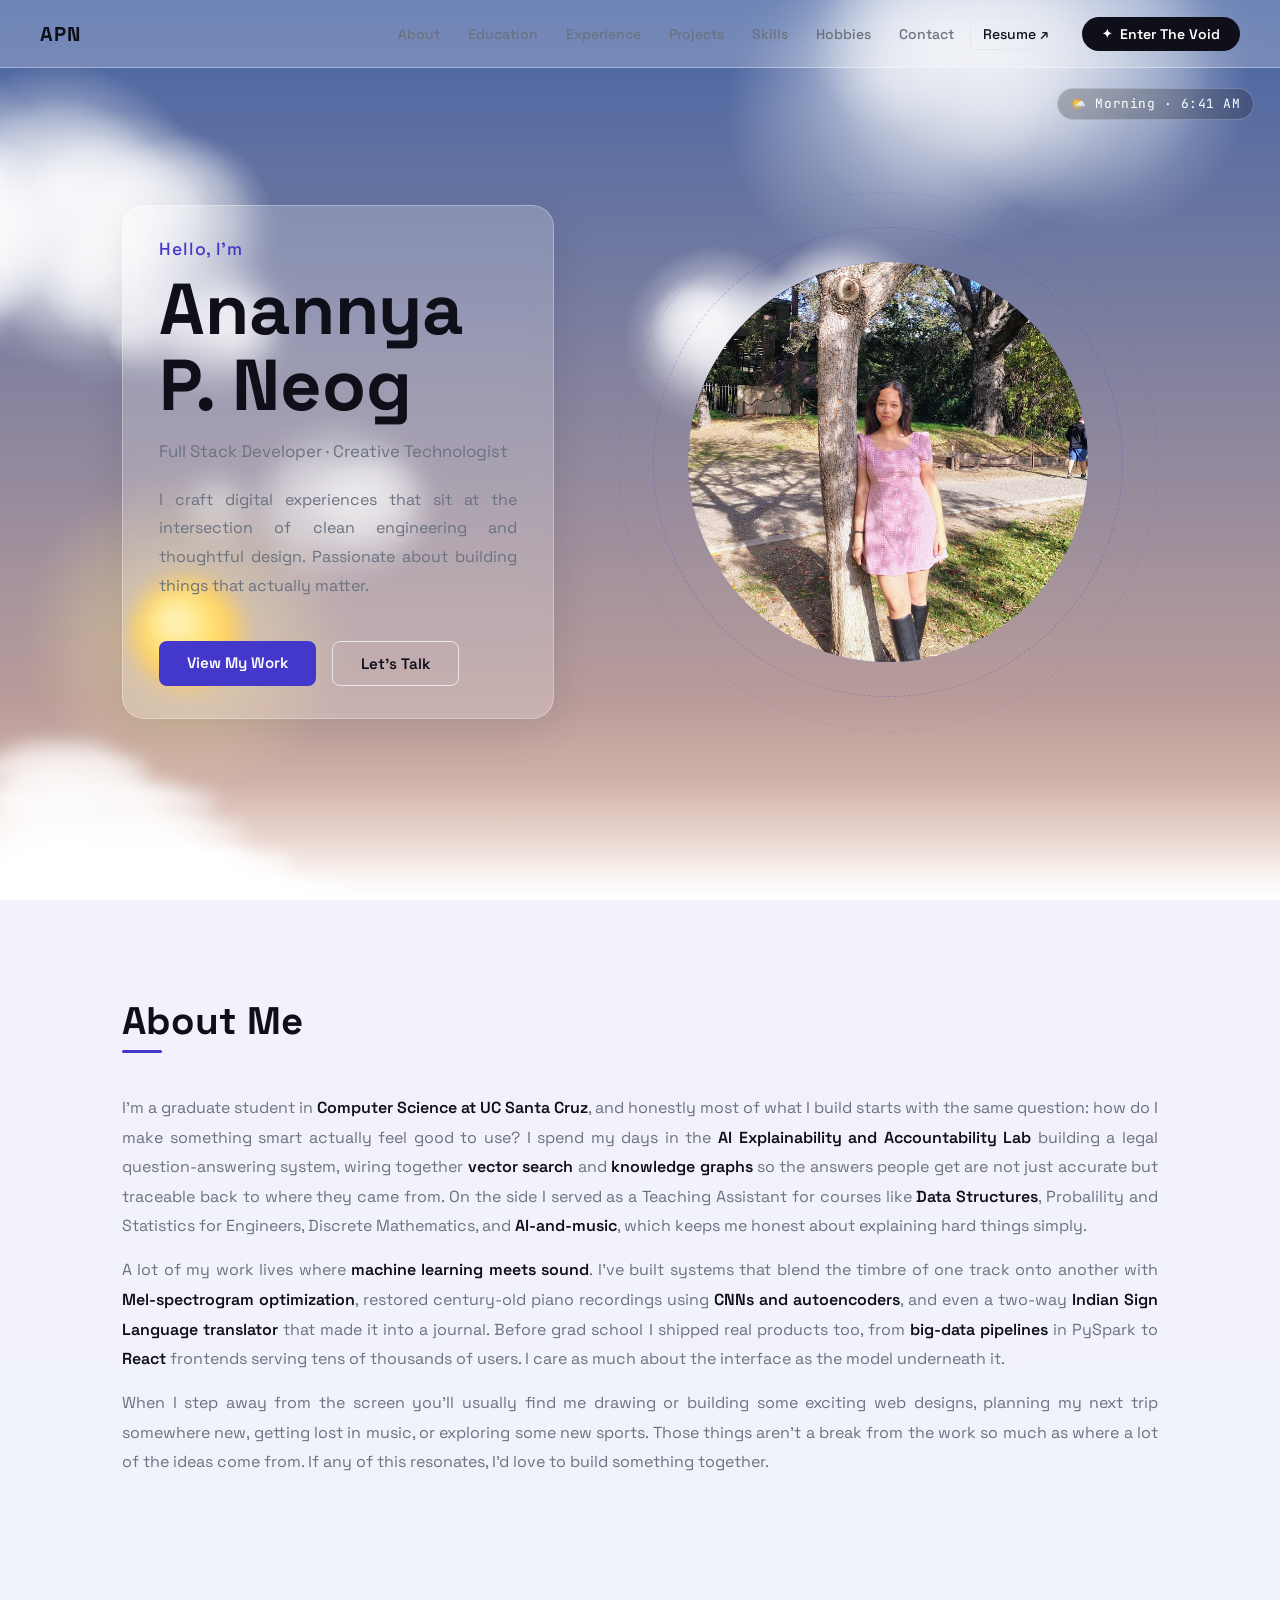
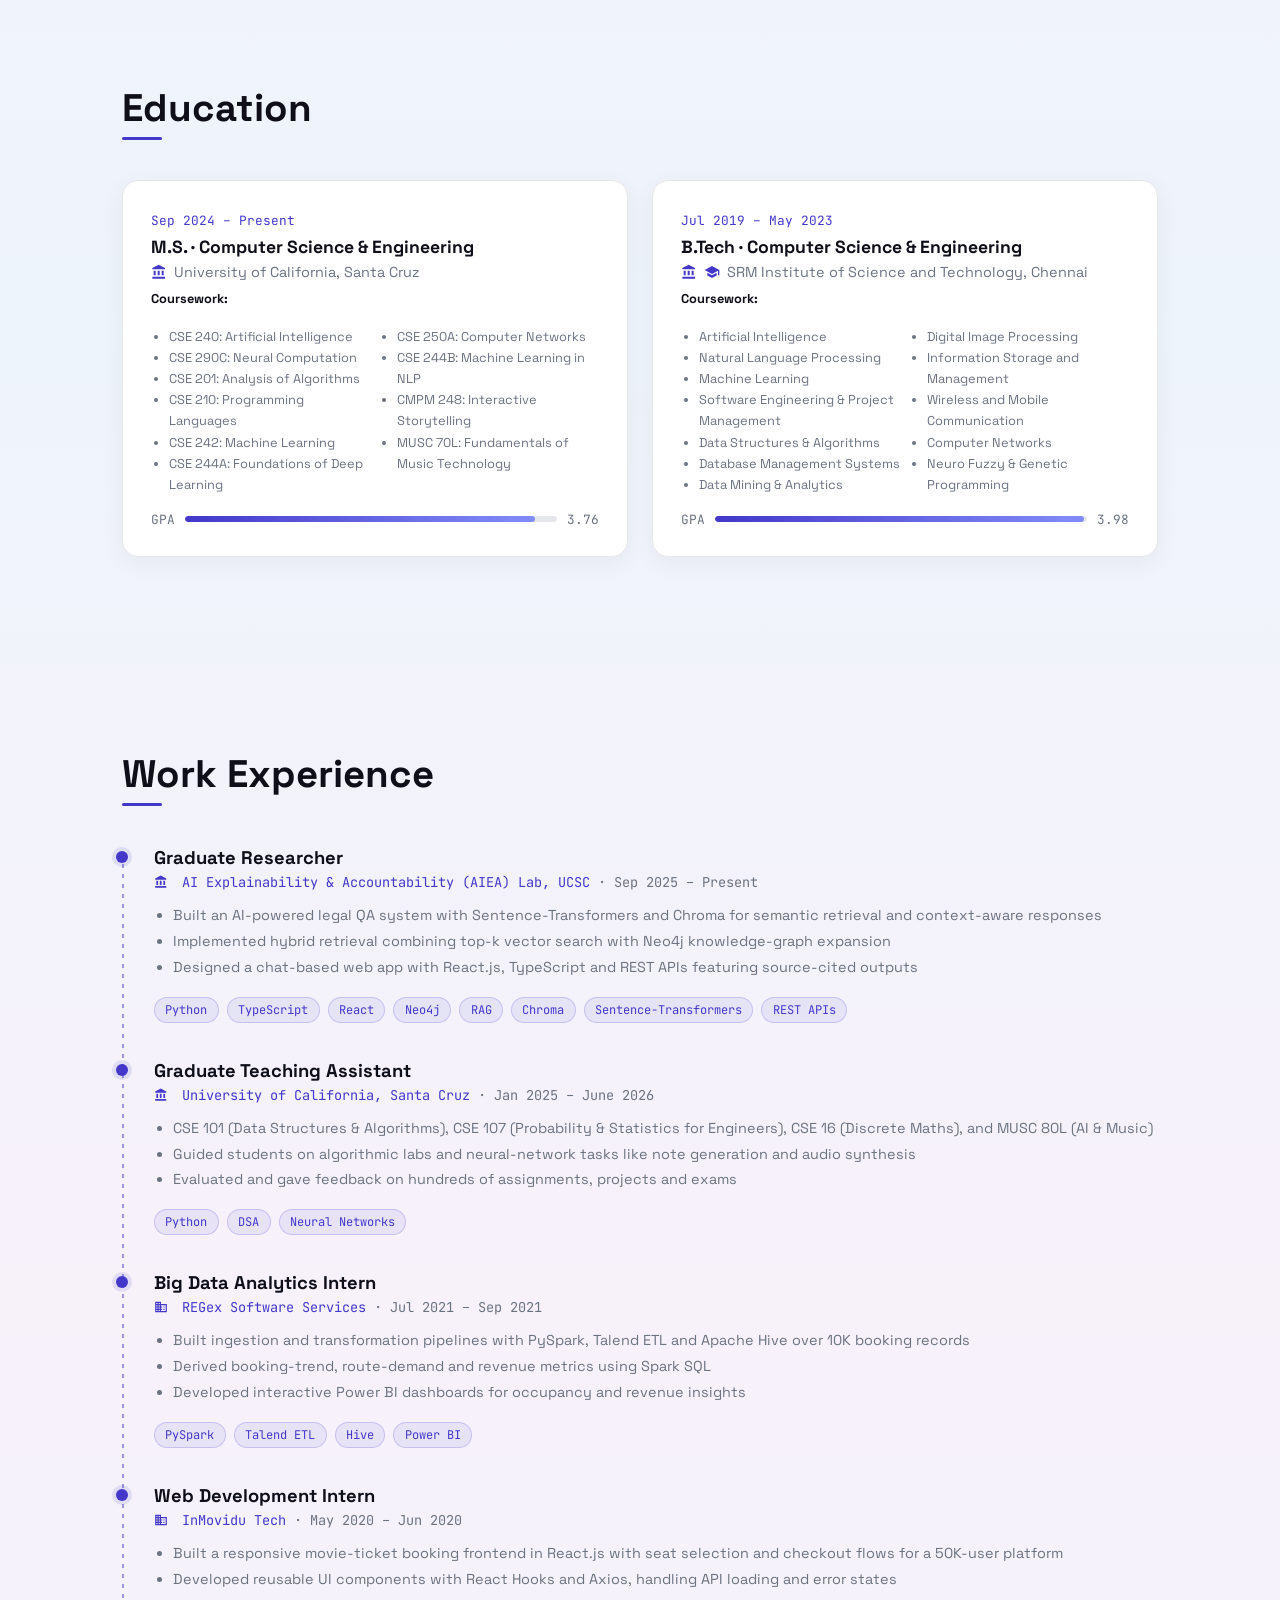
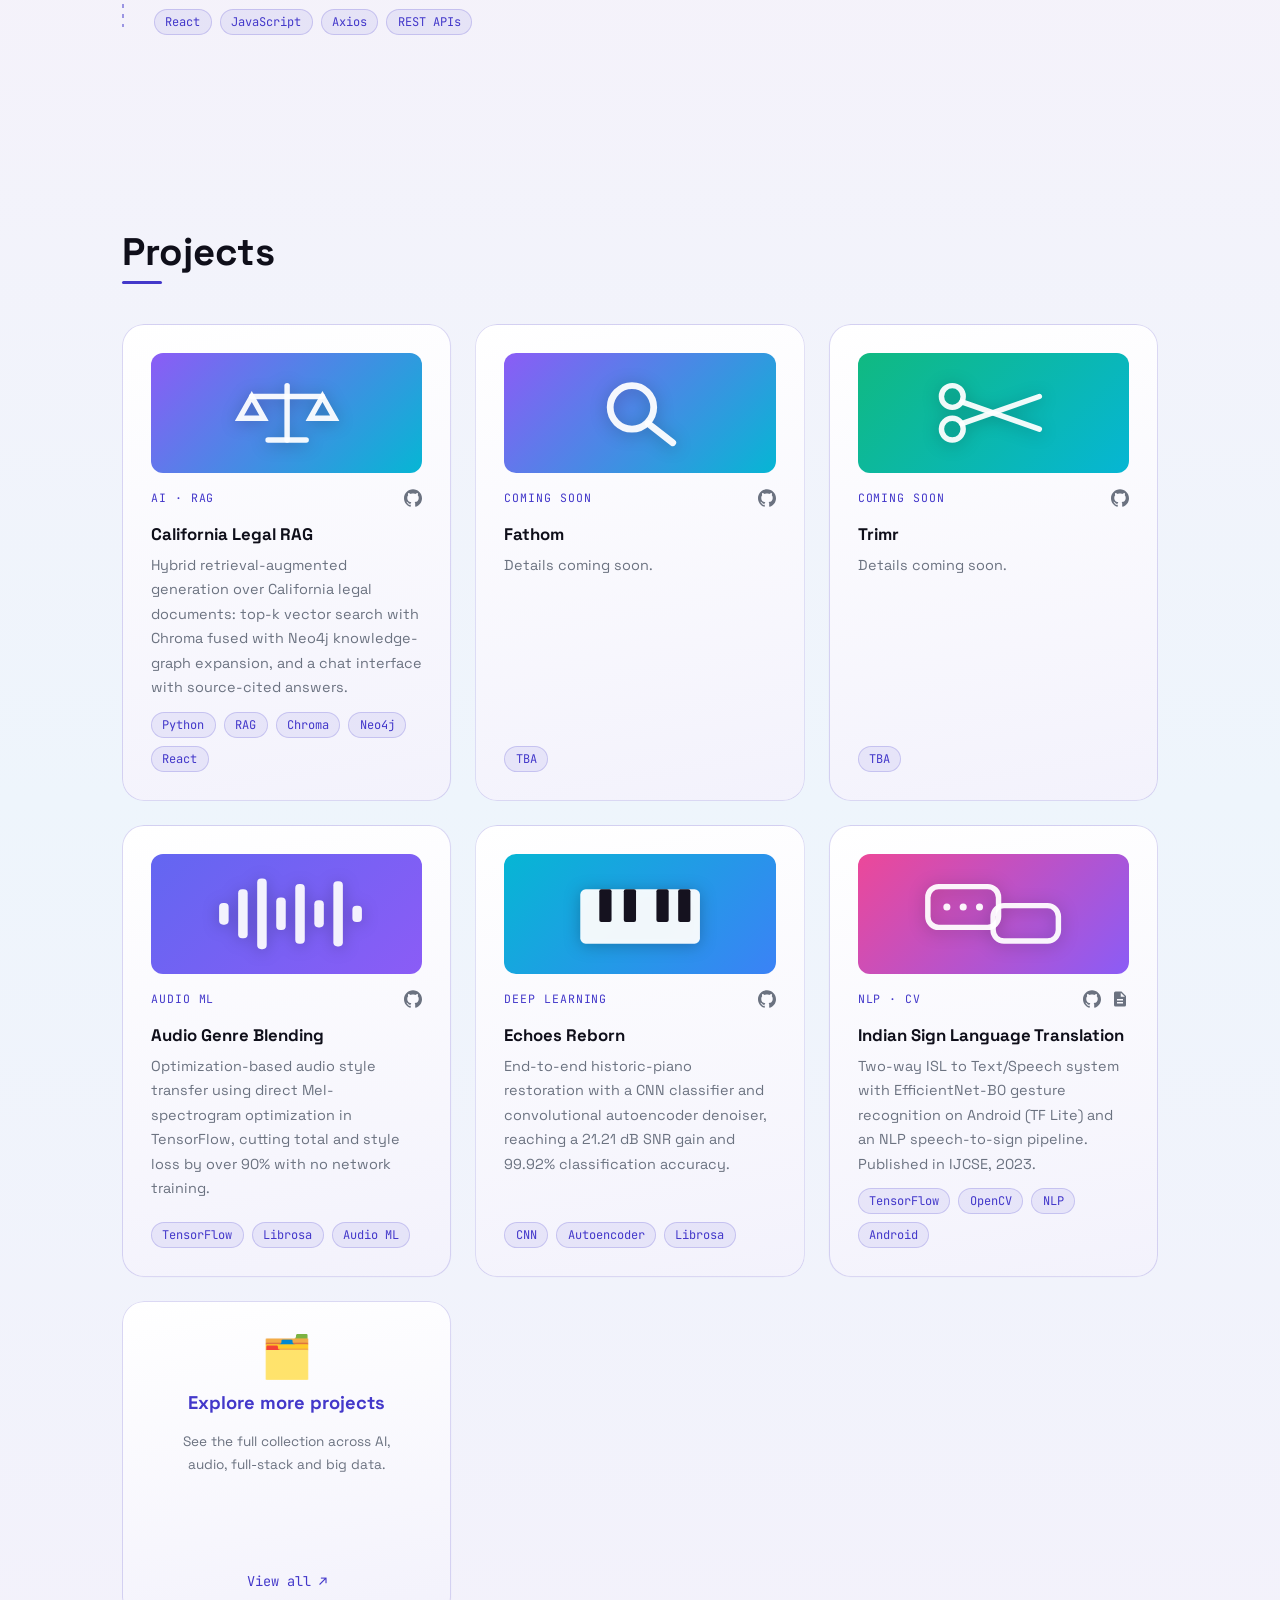
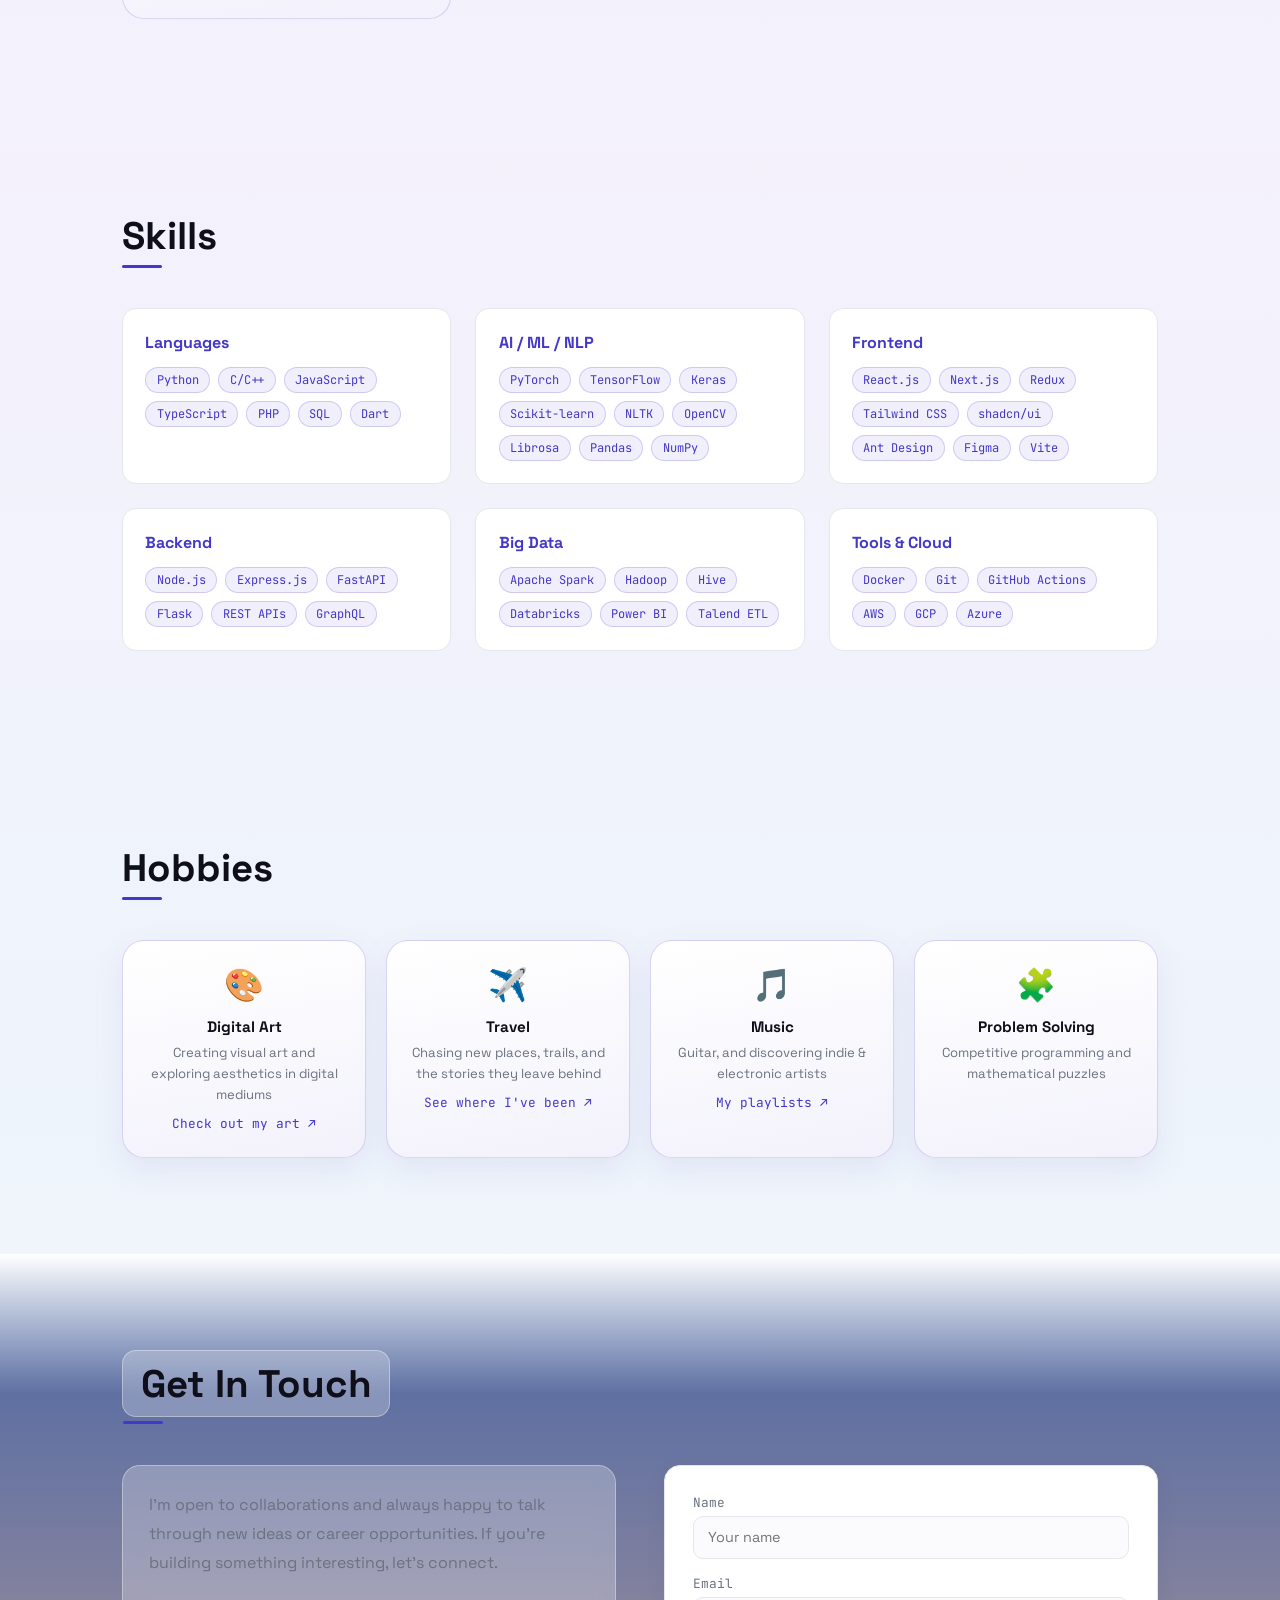
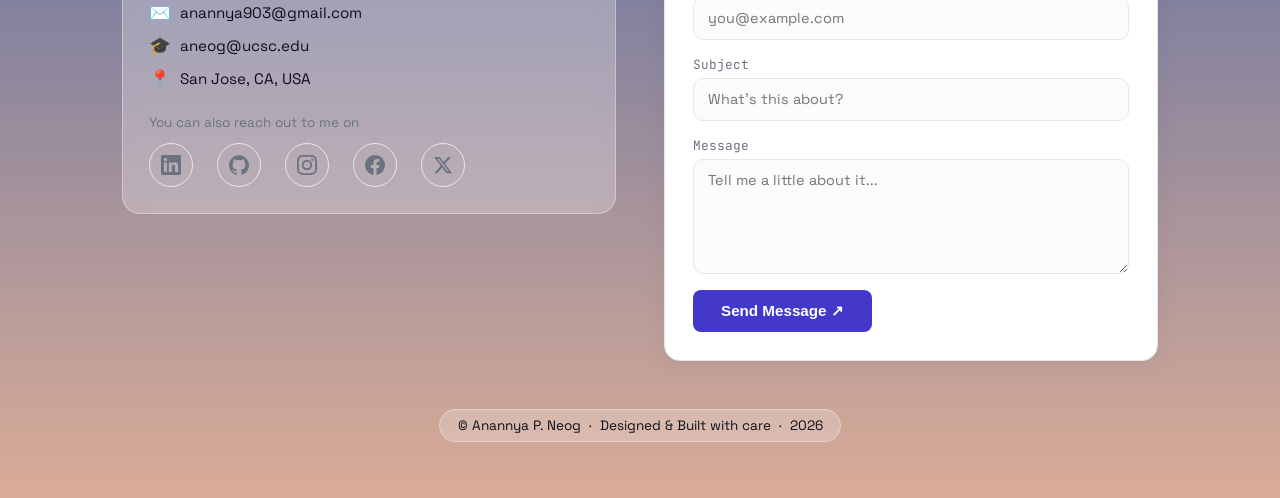
==== index.html @ fc008eae "Wire both contact forms to the real Formspree endpoint Co-Authored-By: Claude Opus 4.8 <noreply@anth" ====
<!DOCTYPE html>
<html lang="en">
<head>
  <meta charset="UTF-8" />
  <meta name="viewport" content="width=device-width, initial-scale=1.0" />
  <title>Anannya P. Neog</title>
  <link rel="preconnect" href="https://fonts.googleapis.com" />
  <link rel="preconnect" href="https://fonts.gstatic.com" crossorigin />
  <link href="https://fonts.googleapis.com/css2?family=Inter:wght@300;400;500;600;700;900&family=Space+Grotesk:wght@300;400;500;600;700&family=JetBrains+Mono:wght@400;500&display=swap" rel="stylesheet" />
  <link rel="stylesheet" href="style.css" />
  <link rel="icon" href="data:image/svg+xml,<svg xmlns='http://www.w3.org/2000/svg' viewBox='0 0 100 100'><circle cx='50' cy='50' r='48' fill='%234338CA'/><text x='50' y='70' font-size='58' text-anchor='middle' fill='white' font-family='Arial' font-weight='bold'>A</text></svg>" />
</head>
<body>

<!-- PIXEL TRANSITION CANVAS -->
<canvas id="transition-canvas"></canvas>

<!-- ═══════════════════════════════════════════
     PAGE 1 — LIGHT
══════════════════════════════════════════════ -->
<div id="page-light" class="page">

  <nav class="l-nav" id="l-nav">
    <a class="l-nav__logo" href="#about">APN</a>
    <ul class="l-nav__links">
      <li><a href="#about">About</a></li>
      <li><a href="#education">Education</a></li>
      <li><a href="#experience">Experience</a></li>
      <li><a href="#projects">Projects</a></li>
      <li><a href="#skills">Skills</a></li>
      <li><a href="#hobbies">Hobbies</a></li>
      <li><a href="#contact">Contact</a></li>
      <li><a href="./assets/resume.pdf" class="l-nav__resume">Resume ↗</a></li>
    </ul>
    <button class="l-nav__dark-btn" id="enterDark">
      <span class="dark-btn-icon">✦</span> Enter The Void
    </button>
    <button class="l-hamburger" id="lHamburger" aria-label="Menu">
      <span></span><span></span><span></span>
    </button>
  </nav>

  <!-- ABOUT / HERO -->
  <section id="about" class="l-section l-hero">
    <div class="sky" id="sky">
      <canvas id="skyCanvas"></canvas>
      <div class="sky__clock" id="skyClock"></div>
    </div>
    <div class="l-container l-hero__inner">
      <div class="l-hero__text reveal">
        <p class="l-hero__greeting">Hello, I'm</p>
        <h1 class="l-hero__name">Anannya<br/>P. Neog</h1>
        <p class="l-hero__role">Full Stack Developer · Creative Technologist</p>
        <p class="l-hero__bio">
          I craft digital experiences that sit at the intersection of clean engineering
          and thoughtful design. Passionate about building things that actually matter.
        </p>
        <div class="l-hero__cta">
          <a href="#projects" class="btn-primary">View My Work</a>
          <a href="#contact" class="btn-secondary">Let's Talk</a>
        </div>
      </div>
      <div class="l-hero__visual reveal">
        <div class="avatar-ring">
          <div class="avatar-inner">
            <img src="./assets/anannya.jpg" alt="Anannya P. Neog" class="avatar-photo" />
          </div>
          <div class="avatar-ring__orbit orbit-1"></div>
          <div class="avatar-ring__orbit orbit-2"></div>
        </div>
      </div>
    </div>
  </section>

  <!-- CLOUD TRANSITION (hero sky → content) -->
  <div class="cloud-band" aria-hidden="true">
    <span class="cloud cloud--1"></span>
    <span class="cloud cloud--2"></span>
    <span class="cloud cloud--3"></span>
    <span class="cloud cloud--4"></span>
    <span class="cloud cloud--5"></span>
  </div>

  <!-- ABOUT ME -->
  <section id="about-me" class="l-section">
    <div class="l-container">
      <h2 class="l-section__title reveal">About Me</h2>
      <div class="l-about reveal">
        <p>
          I'm a graduate student in <strong>Computer Science at UC Santa Cruz</strong>, and
          honestly most of what I build starts with the same question: how do I make
          something smart actually feel good to use? I spend my days in the
          <strong>AI Explainability and Accountability Lab</strong> building a legal
          question-answering system, wiring together <strong>vector search</strong> and
          <strong>knowledge graphs</strong> so the answers people get are not just accurate
          but traceable back to where they came from. On the side I served as a Teaching Assistant
          for courses like <strong>Data Structures</strong>, Probalility and Statistics for Engineers,
          Discrete Mathematics, and <strong>AI-and-music</strong>, which keeps me honest about
          explaining hard things simply.
        </p>
        <p>
          A lot of my work lives where <strong>machine learning meets sound</strong>.
          I've built systems that blend the timbre of one track onto another with
          <strong>Mel-spectrogram optimization</strong>, restored century-old piano recordings
          using <strong>CNNs and autoencoders</strong>, and even a two-way
          <strong>Indian Sign Language translator</strong> that made it into a journal. Before
          grad school I shipped real products too, from <strong>big-data pipelines</strong> in
          PySpark to <strong>React</strong> frontends serving tens of thousands of users. I care
          as much about the interface as the model underneath it.
        </p>
        <p>
          When I step away from the screen you'll usually find me drawing or building some exciting
          web designs, planning my next trip somewhere new, getting lost in music, or exploring some
          new sports. Those things aren't a break from the work so much as where a lot of the ideas
          come from. If any of this resonates, I'd love to build something together.
        </p>
      </div>
    </div>
  </section>

  <!-- EDUCATION -->
  <section id="education" class="l-section l-section--alt">
    <div class="l-container">
      <h2 class="l-section__title reveal">Education</h2>
      <div class="l-edu-grid">
        <div class="l-edu-card reveal">
          <span class="l-edu-year">Sep 2024 – Present</span>
          <h3>M.S. · Computer Science &amp; Engineering</h3>
          <p class="l-edu-place"><svg class="i-inst" viewBox="0 0 24 24" fill="currentColor" aria-hidden="true"><path d="M4 10v7h3v-7H4zm6 0v7h3v-7h-3zM2 22h19v-3H2v3zm14-12v7h3v-7h-3zm-4.5-9L2 6v2h19V6l-9.5-5z"/></svg> University of California, Santa Cruz</p>
          <p class="l-edu-courses"><strong>Coursework:</strong></p>
          <ul class="l-course-list">
            <li>CSE 240: Artificial Intelligence</li>
            <li>CSE 290C: Neural Computation</li>
            <li>CSE 201: Analysis of Algorithms</li>
            <li>CSE 210: Programming Languages</li>
            <li>CSE 242: Machine Learning</li>
            <li>CSE 244A: Foundations of Deep Learning</li>
            <li>CSE 250A: Computer Networks</li>
            <li>CSE 244B: Machine Learning in NLP</li>
            <li>CMPM 248: Interactive Storytelling</li>
            <li>MUSC 70L: Fundamentals of Music Technology</li>
          </ul>
          <div class="l-bar">
            <span>GPA</span>
            <div class="l-bar__track"><div class="l-bar__fill" style="width:94%"></div></div>
            <span>3.76</span>
          </div>
        </div>
        <div class="l-edu-card reveal">
          <span class="l-edu-year">Jul 2019 – May 2023</span>
          <h3>B.Tech · Computer Science &amp; Engineering</h3>
          <p class="l-edu-place"><svg class="i-inst" viewBox="0 0 24 24" fill="currentColor" aria-hidden="true"><path d="M4 10v7h3v-7H4zm6 0v7h3v-7h-3zM2 22h19v-3H2v3zm14-12v7h3v-7h-3zm-4.5-9L2 6v2h19V6l-9.5-5z"/></svg> <svg class="i-cap" viewBox="0 0 24 24" fill="currentColor" aria-hidden="true"><path d="M5 13.18v4L12 21l7-3.82v-4L12 17l-7-3.82zM12 3L1 9l11 6 9-4.91V17h2V9L12 3z"/></svg> SRM Institute of Science and Technology, Chennai</p>
          <p class="l-edu-courses"><strong>Coursework:</strong></p>
          <ul class="l-course-list">
            <li>Artificial Intelligence</li>
            <li>Natural Language Processing</li>
            <li>Machine Learning</li>
            <li>Software Engineering &amp; Project Management</li>
            <li>Data Structures &amp; Algorithms</li>
            <li>Database Management Systems</li>
            <li>Data Mining &amp; Analytics</li>
            <li>Digital Image Processing</li>
            <li>Information Storage and Management</li>
            <!-- <li>Robotics Engineering and Applications</li> -->
            <li>Wireless and Mobile Communication</li>
            <li>Computer Networks</li>
            <!-- <li>Compiler Design</li> -->
            <li>Neuro Fuzzy & Genetic Programming</li>
          </ul>
          <div class="l-bar">
            <span>GPA</span>
            <div class="l-bar__track"><div class="l-bar__fill" style="width:99%"></div></div>
            <span>3.98</span>
          </div>
        </div>
      </div>
    </div>
  </section>

  <!-- WORK EXPERIENCE -->
  <section id="experience" class="l-section">
    <div class="l-container">
      <h2 class="l-section__title reveal">Work Experience</h2>
      <div class="l-timeline2">
        <div class="l-timeline2__item reveal">
          <div class="l-timeline2__node"></div>
          <div class="l-timeline2__body">
            <h3 class="l-exp-role2">Graduate Researcher</h3>
            <p class="l-exp-org"><span class="l-exp-icon"><svg class="i-inst" viewBox="0 0 24 24" fill="currentColor" aria-hidden="true"><path d="M4 10v7h3v-7H4zm6 0v7h3v-7h-3zM2 22h19v-3H2v3zm14-12v7h3v-7h-3zm-4.5-9L2 6v2h19V6l-9.5-5z"/></svg></span> AI Explainability &amp; Accountability (AIEA) Lab, UCSC <span class="l-exp-date2">· Sep 2025 – Present</span></p>
            <ul class="l-exp-bullets">
              <li>Built an AI-powered legal QA system with Sentence-Transformers and Chroma for semantic retrieval and context-aware responses</li>
              <li>Implemented hybrid retrieval combining top-k vector search with Neo4j knowledge-graph expansion</li>
              <li>Designed a chat-based web app with React.js, TypeScript and REST APIs featuring source-cited outputs</li>
            </ul>
            <div class="l-tags"><span>Python</span><span>TypeScript</span><span>React</span><span>Neo4j</span><span>RAG</span><span>Chroma</span><span>Sentence-Transformers</span><span>REST APIs</span></div>
          </div>
        </div>
        <div class="l-timeline2__item reveal">
          <div class="l-timeline2__node"></div>
          <div class="l-timeline2__body">
            <h3 class="l-exp-role2">Graduate Teaching Assistant</h3>
            <p class="l-exp-org"><span class="l-exp-icon"><svg class="i-inst" viewBox="0 0 24 24" fill="currentColor" aria-hidden="true"><path d="M4 10v7h3v-7H4zm6 0v7h3v-7h-3zM2 22h19v-3H2v3zm14-12v7h3v-7h-3zm-4.5-9L2 6v2h19V6l-9.5-5z"/></svg></span> University of California, Santa Cruz <span class="l-exp-date2">· Jan 2025 – June 2026</span></p>
            <ul class="l-exp-bullets">
              <li>CSE 101 (Data Structures &amp; Algorithms), CSE 107 (Probability &amp; Statistics for Engineers), CSE 16 (Discrete Maths), and MUSC 80L (AI &amp; Music)</li>
              <li>Guided students on algorithmic labs and neural-network tasks like note generation and audio synthesis</li>
              <li>Evaluated and gave feedback on hundreds of assignments, projects and exams</li>
            </ul>
            <div class="l-tags"><span>Python</span><span>DSA</span><span>Neural Networks</span></div>
          </div>
        </div>
        <div class="l-timeline2__item reveal">
          <div class="l-timeline2__node"></div>
          <div class="l-timeline2__body">
            <h3 class="l-exp-role2">Big Data Analytics Intern</h3>
            <p class="l-exp-org"><span class="l-exp-icon"><svg class="i-org" viewBox="0 0 24 24" fill="currentColor" aria-hidden="true"><path d="M12 7V3H2v18h20V7H12zM6 19H4v-2h2v2zm0-4H4v-2h2v2zm0-4H4V9h2v2zm0-4H4V5h2v2zm4 12H8v-2h2v2zm0-4H8v-2h2v2zm0-4H8V9h2v2zm0-4H8V5h2v2zm10 12h-8v-2h2v-2h-2v-2h2v-2h-2V9h8v10zm-2-8h-2v2h2v-2zm0 4h-2v2h2v-2z"/></svg></span> REGex Software Services <span class="l-exp-date2">· Jul 2021 – Sep 2021</span></p>
            <ul class="l-exp-bullets">
              <li>Built ingestion and transformation pipelines with PySpark, Talend ETL and Apache Hive over 10K booking records</li>
              <li>Derived booking-trend, route-demand and revenue metrics using Spark SQL</li>
              <li>Developed interactive Power BI dashboards for occupancy and revenue insights</li>
            </ul>
            <div class="l-tags"><span>PySpark</span><span>Talend ETL</span><span>Hive</span><span>Power BI</span></div>
          </div>
        </div>
        <div class="l-timeline2__item reveal">
          <div class="l-timeline2__node"></div>
          <div class="l-timeline2__body">
            <h3 class="l-exp-role2">Web Development Intern</h3>
            <p class="l-exp-org"><span class="l-exp-icon"><svg class="i-org" viewBox="0 0 24 24" fill="currentColor" aria-hidden="true"><path d="M12 7V3H2v18h20V7H12zM6 19H4v-2h2v2zm0-4H4v-2h2v2zm0-4H4V9h2v2zm0-4H4V5h2v2zm4 12H8v-2h2v2zm0-4H8v-2h2v2zm0-4H8V9h2v2zm0-4H8V5h2v2zm10 12h-8v-2h2v-2h-2v-2h2v-2h-2V9h8v10zm-2-8h-2v2h2v-2zm0 4h-2v2h2v-2z"/></svg></span> InMovidu Tech <span class="l-exp-date2">· May 2020 – Jun 2020</span></p>
            <ul class="l-exp-bullets">
              <li>Built a responsive movie-ticket booking frontend in React.js with seat selection and checkout flows for a 50K-user platform</li>
              <li>Developed reusable UI components with React Hooks and Axios, handling API loading and error states</li>
            </ul>
            <div class="l-tags"><span>React</span><span>JavaScript</span><span>Axios</span><span>REST APIs</span></div>
          </div>
        </div>
      </div>
    </div>
  </section>

  <!-- PROJECTS -->
  <section id="projects" class="l-section l-section--alt">
    <div class="l-container">
      <h2 class="l-section__title reveal">Projects</h2>
      <div class="l-projects-grid">
        <div class="l-project-card reveal">
          <div class="l-proj-img l-proj-img--fathom">
            <svg viewBox="0 0 120 60" fill="none" stroke="rgba(255,255,255,0.94)" stroke-width="4" stroke-linecap="round"><line x1="60" y1="10" x2="60" y2="50"/><line x1="34" y1="18" x2="86" y2="18"/><path d="M34 18l-9 16h18z"/><path d="M86 18l-9 16h18z"/><line x1="46" y1="50" x2="74" y2="50"/></svg>
          </div>
          <div class="l-project-card__top">
            <span class="l-proj-cat">AI · RAG</span>
            <div class="l-project-links">
              <a href="https://github.com/anannyapriya" target="_blank" aria-label="GitHub"><svg viewBox="0 0 24 24" fill="currentColor"><path d="M12 .297c-6.63 0-12 5.373-12 12 0 5.303 3.438 9.8 8.205 11.385.6.113.82-.258.82-.577 0-.285-.01-1.04-.015-2.04-3.338.724-4.042-1.61-4.042-1.61C4.422 18.07 3.633 17.7 3.633 17.7c-1.087-.744.084-.729.084-.729 1.205.084 1.838 1.236 1.838 1.236 1.07 1.835 2.809 1.305 3.495.998.108-.776.417-1.305.76-1.605-2.665-.3-5.466-1.332-5.466-5.93 0-1.31.465-2.38 1.235-3.22-.135-.303-.54-1.523.105-3.176 0 0 1.005-.322 3.3 1.23.96-.267 1.98-.399 3-.405 1.02.006 2.04.138 3 .405 2.28-1.552 3.285-1.23 3.285-1.23.645 1.653.24 2.873.12 3.176.765.84 1.23 1.91 1.23 3.22 0 4.61-2.805 5.625-5.475 5.92.42.36.81 1.096.81 2.22 0 1.606-.015 2.896-.015 3.286 0 .315.21.69.825.57C20.565 22.092 24 17.592 24 12.297c0-6.627-5.373-12-12-12"/></svg></a>
            </div>
          </div>
          <h3>California Legal RAG</h3>
          <p>Hybrid retrieval-augmented generation over California legal documents: top-k vector search with Chroma fused with Neo4j knowledge-graph expansion, and a chat interface with source-cited answers.</p>
          <div class="l-tags"><span>Python</span><span>RAG</span><span>Chroma</span><span>Neo4j</span><span>React</span></div>
        </div>
        <div class="l-project-card reveal">
          <div class="l-proj-img l-proj-img--fathom">
            <svg viewBox="0 0 120 60" fill="none" stroke="rgba(255,255,255,0.94)" stroke-width="5" stroke-linecap="round"><circle cx="54" cy="26" r="16"/><line x1="66" y1="38" x2="84" y2="52"/></svg>
          </div>
          <div class="l-project-card__top">
            <span class="l-proj-cat">Coming Soon</span>
            <div class="l-project-links">
              <a href="https://github.com/anannyapriya" target="_blank" aria-label="GitHub"><svg viewBox="0 0 24 24" fill="currentColor"><path d="M12 .297c-6.63 0-12 5.373-12 12 0 5.303 3.438 9.8 8.205 11.385.6.113.82-.258.82-.577 0-.285-.01-1.04-.015-2.04-3.338.724-4.042-1.61-4.042-1.61C4.422 18.07 3.633 17.7 3.633 17.7c-1.087-.744.084-.729.084-.729 1.205.084 1.838 1.236 1.838 1.236 1.07 1.835 2.809 1.305 3.495.998.108-.776.417-1.305.76-1.605-2.665-.3-5.466-1.332-5.466-5.93 0-1.31.465-2.38 1.235-3.22-.135-.303-.54-1.523.105-3.176 0 0 1.005-.322 3.3 1.23.96-.267 1.98-.399 3-.405 1.02.006 2.04.138 3 .405 2.28-1.552 3.285-1.23 3.285-1.23.645 1.653.24 2.873.12 3.176.765.84 1.23 1.91 1.23 3.22 0 4.61-2.805 5.625-5.475 5.92.42.36.81 1.096.81 2.22 0 1.606-.015 2.896-.015 3.286 0 .315.21.69.825.57C20.565 22.092 24 17.592 24 12.297c0-6.627-5.373-12-12-12"/></svg></a>
            </div>
          </div>
          <h3>Fathom</h3>
          <p>Details coming soon.</p>
          <div class="l-tags"><span>TBA</span></div>
        </div>
        <div class="l-project-card reveal">
          <div class="l-proj-img l-proj-img--trimr">
            <svg viewBox="0 0 120 60" fill="none" stroke="rgba(255,255,255,0.94)" stroke-width="4" stroke-linecap="round"><circle cx="30" cy="18" r="8"/><circle cx="30" cy="42" r="8"/><line x1="37" y1="22" x2="94" y2="42"/><line x1="37" y1="38" x2="94" y2="18"/></svg>
          </div>
          <div class="l-project-card__top">
            <span class="l-proj-cat">Coming Soon</span>
            <div class="l-project-links">
              <a href="https://github.com/anannyapriya" target="_blank" aria-label="GitHub"><svg viewBox="0 0 24 24" fill="currentColor"><path d="M12 .297c-6.63 0-12 5.373-12 12 0 5.303 3.438 9.8 8.205 11.385.6.113.82-.258.82-.577 0-.285-.01-1.04-.015-2.04-3.338.724-4.042-1.61-4.042-1.61C4.422 18.07 3.633 17.7 3.633 17.7c-1.087-.744.084-.729.084-.729 1.205.084 1.838 1.236 1.838 1.236 1.07 1.835 2.809 1.305 3.495.998.108-.776.417-1.305.76-1.605-2.665-.3-5.466-1.332-5.466-5.93 0-1.31.465-2.38 1.235-3.22-.135-.303-.54-1.523.105-3.176 0 0 1.005-.322 3.3 1.23.96-.267 1.98-.399 3-.405 1.02.006 2.04.138 3 .405 2.28-1.552 3.285-1.23 3.285-1.23.645 1.653.24 2.873.12 3.176.765.84 1.23 1.91 1.23 3.22 0 4.61-2.805 5.625-5.475 5.92.42.36.81 1.096.81 2.22 0 1.606-.015 2.896-.015 3.286 0 .315.21.69.825.57C20.565 22.092 24 17.592 24 12.297c0-6.627-5.373-12-12-12"/></svg></a>
            </div>
          </div>
          <h3>Trimr</h3>
          <p>Details coming soon.</p>
          <div class="l-tags"><span>TBA</span></div>
        </div>
        <div class="l-project-card reveal">
          <div class="l-proj-img l-proj-img--audio">
            <svg viewBox="0 0 120 60"><g fill="rgba(255,255,255,0.92)"><rect x="10" y="22" width="7" height="16" rx="3"/><rect x="24" y="12" width="7" height="36" rx="3"/><rect x="38" y="4" width="7" height="52" rx="3"/><rect x="52" y="18" width="7" height="24" rx="3"/><rect x="66" y="8" width="7" height="44" rx="3"/><rect x="80" y="20" width="7" height="20" rx="3"/><rect x="94" y="6" width="7" height="48" rx="3"/><rect x="108" y="24" width="7" height="12" rx="3"/></g></svg>
          </div>
          <div class="l-project-card__top">
            <span class="l-proj-cat">Audio ML</span>
            <div class="l-project-links">
              <a href="https://github.com/anannyapriya" target="_blank" aria-label="GitHub"><svg viewBox="0 0 24 24" fill="currentColor"><path d="M12 .297c-6.63 0-12 5.373-12 12 0 5.303 3.438 9.8 8.205 11.385.6.113.82-.258.82-.577 0-.285-.01-1.04-.015-2.04-3.338.724-4.042-1.61-4.042-1.61C4.422 18.07 3.633 17.7 3.633 17.7c-1.087-.744.084-.729.084-.729 1.205.084 1.838 1.236 1.838 1.236 1.07 1.835 2.809 1.305 3.495.998.108-.776.417-1.305.76-1.605-2.665-.3-5.466-1.332-5.466-5.93 0-1.31.465-2.38 1.235-3.22-.135-.303-.54-1.523.105-3.176 0 0 1.005-.322 3.3 1.23.96-.267 1.98-.399 3-.405 1.02.006 2.04.138 3 .405 2.28-1.552 3.285-1.23 3.285-1.23.645 1.653.24 2.873.12 3.176.765.84 1.23 1.91 1.23 3.22 0 4.61-2.805 5.625-5.475 5.92.42.36.81 1.096.81 2.22 0 1.606-.015 2.896-.015 3.286 0 .315.21.69.825.57C20.565 22.092 24 17.592 24 12.297c0-6.627-5.373-12-12-12"/></svg></a>
            </div>
          </div>
          <h3>Audio Genre Blending</h3>
          <p>Optimization-based audio style transfer using direct Mel-spectrogram optimization in TensorFlow, cutting total and style loss by over 90% with no network training.</p>
          <div class="l-tags"><span>TensorFlow</span><span>Librosa</span><span>Audio ML</span></div>
        </div>
        <div class="l-project-card reveal">
          <div class="l-proj-img l-proj-img--piano">
            <svg viewBox="0 0 120 60"><rect x="16" y="12" width="88" height="40" rx="4" fill="rgba(255,255,255,0.94)"/><g fill="#15121f"><rect x="30" y="12" width="9" height="24" rx="1.5"/><rect x="48" y="12" width="9" height="24" rx="1.5"/><rect x="72" y="12" width="9" height="24" rx="1.5"/><rect x="88" y="12" width="9" height="24" rx="1.5"/></g></svg>
          </div>
          <div class="l-project-card__top">
            <span class="l-proj-cat">Deep Learning</span>
            <div class="l-project-links">
              <a href="https://github.com/anannyapriya" target="_blank" aria-label="GitHub"><svg viewBox="0 0 24 24" fill="currentColor"><path d="M12 .297c-6.63 0-12 5.373-12 12 0 5.303 3.438 9.8 8.205 11.385.6.113.82-.258.82-.577 0-.285-.01-1.04-.015-2.04-3.338.724-4.042-1.61-4.042-1.61C4.422 18.07 3.633 17.7 3.633 17.7c-1.087-.744.084-.729.084-.729 1.205.084 1.838 1.236 1.838 1.236 1.07 1.835 2.809 1.305 3.495.998.108-.776.417-1.305.76-1.605-2.665-.3-5.466-1.332-5.466-5.93 0-1.31.465-2.38 1.235-3.22-.135-.303-.54-1.523.105-3.176 0 0 1.005-.322 3.3 1.23.96-.267 1.98-.399 3-.405 1.02.006 2.04.138 3 .405 2.28-1.552 3.285-1.23 3.285-1.23.645 1.653.24 2.873.12 3.176.765.84 1.23 1.91 1.23 3.22 0 4.61-2.805 5.625-5.475 5.92.42.36.81 1.096.81 2.22 0 1.606-.015 2.896-.015 3.286 0 .315.21.69.825.57C20.565 22.092 24 17.592 24 12.297c0-6.627-5.373-12-12-12"/></svg></a>
            </div>
          </div>
          <h3>Echoes Reborn</h3>
          <p>End-to-end historic-piano restoration with a CNN classifier and convolutional autoencoder denoiser, reaching a 21.21 dB SNR gain and 99.92% classification accuracy.</p>
          <div class="l-tags"><span>CNN</span><span>Autoencoder</span><span>Librosa</span></div>
        </div>
        <div class="l-project-card reveal">
          <div class="l-proj-img l-proj-img--sign">
            <svg viewBox="0 0 120 60"><g fill="none" stroke="rgba(255,255,255,0.94)" stroke-width="4"><rect x="12" y="10" width="52" height="30" rx="8"/><rect x="60" y="24" width="48" height="26" rx="8"/></g><g fill="rgba(255,255,255,0.94)"><circle cx="26" cy="25" r="2.6"/><circle cx="38" cy="25" r="2.6"/><circle cx="50" cy="25" r="2.6"/></g></svg>
          </div>
          <div class="l-project-card__top">
            <span class="l-proj-cat">NLP · CV</span>
            <div class="l-project-links">
              <a href="https://github.com/anannyapriya" target="_blank" aria-label="GitHub"><svg viewBox="0 0 24 24" fill="currentColor"><path d="M12 .297c-6.63 0-12 5.373-12 12 0 5.303 3.438 9.8 8.205 11.385.6.113.82-.258.82-.577 0-.285-.01-1.04-.015-2.04-3.338.724-4.042-1.61-4.042-1.61C4.422 18.07 3.633 17.7 3.633 17.7c-1.087-.744.084-.729.084-.729 1.205.084 1.838 1.236 1.838 1.236 1.07 1.835 2.809 1.305 3.495.998.108-.776.417-1.305.76-1.605-2.665-.3-5.466-1.332-5.466-5.93 0-1.31.465-2.38 1.235-3.22-.135-.303-.54-1.523.105-3.176 0 0 1.005-.322 3.3 1.23.96-.267 1.98-.399 3-.405 1.02.006 2.04.138 3 .405 2.28-1.552 3.285-1.23 3.285-1.23.645 1.653.24 2.873.12 3.176.765.84 1.23 1.91 1.23 3.22 0 4.61-2.805 5.625-5.475 5.92.42.36.81 1.096.81 2.22 0 1.606-.015 2.896-.015 3.286 0 .315.21.69.825.57C20.565 22.092 24 17.592 24 12.297c0-6.627-5.373-12-12-12"/></svg></a>
              <a href="https://doi.org/10.21817/indjcse/2023/v14i3/231403030" target="_blank" aria-label="Paper"><svg viewBox="0 0 24 24" fill="currentColor"><path d="M14 2H6a2 2 0 0 0-2 2v16a2 2 0 0 0 2 2h12a2 2 0 0 0 2-2V8l-6-6zm2 16H8v-2h8v2zm0-4H8v-2h8v2zm-3-5V3.5L18.5 9H13z"/></svg></a>
            </div>
          </div>
          <h3>Indian Sign Language Translation</h3>
          <p>Two-way ISL to Text/Speech system with EfficientNet-B0 gesture recognition on Android (TF Lite) and an NLP speech-to-sign pipeline. Published in IJCSE, 2023.</p>
          <div class="l-tags"><span>TensorFlow</span><span>OpenCV</span><span>NLP</span><span>Android</span></div>
        </div>
        <a class="l-project-card l-project-card--more reveal" href="./projects-light.html">
          <div class="l-more-inner">
            <span class="l-more-icon">🗂️</span>
            <h3>Explore more projects</h3>
            <p>See the full collection across AI, audio, full-stack and big data.</p>
            <span class="l-more-cta">View all ↗</span>
          </div>
        </a>
      </div>
    </div>
  </section>

  <!-- SKILLS -->
  <section id="skills" class="l-section l-section--alt">
    <div class="l-container">
      <h2 class="l-section__title reveal">Skills</h2>
      <div class="l-skills-grid">
        <div class="l-skill-group reveal">
          <h3>Languages</h3>
          <div class="l-tags"><span>Python</span><span>C/C++</span><span>JavaScript</span><span>TypeScript</span><span>PHP</span><span>SQL</span><span>Dart</span></div>
        </div>
        <div class="l-skill-group reveal">
          <h3>AI / ML / NLP</h3>
          <div class="l-tags"><span>PyTorch</span><span>TensorFlow</span><span>Keras</span><span>Scikit-learn</span><span>NLTK</span><span>OpenCV</span><span>Librosa</span><span>Pandas</span><span>NumPy</span></div>
        </div>
        <div class="l-skill-group reveal">
          <h3>Frontend</h3>
          <div class="l-tags"><span>React.js</span><span>Next.js</span><span>Redux</span><span>Tailwind CSS</span><span>shadcn/ui</span><span>Ant Design</span><span>Figma</span><span>Vite</span></div>
        </div>
        <div class="l-skill-group reveal">
          <h3>Backend</h3>
          <div class="l-tags"><span>Node.js</span><span>Express.js</span><span>FastAPI</span><span>Flask</span><span>REST APIs</span><span>GraphQL</span></div>
        </div>
        <div class="l-skill-group reveal">
          <h3>Big Data</h3>
          <div class="l-tags"><span>Apache Spark</span><span>Hadoop</span><span>Hive</span><span>Databricks</span><span>Power BI</span><span>Talend ETL</span></div>
        </div>
        <div class="l-skill-group reveal">
          <h3>Tools &amp; Cloud</h3>
          <div class="l-tags"><span>Docker</span><span>Git</span><span>GitHub Actions</span><span>AWS</span><span>GCP</span><span>Azure</span></div>
        </div>
      </div>
    </div>
  </section>

  <!-- HOBBIES -->
  <section id="hobbies" class="l-section">
    <div class="l-container">
      <h2 class="l-section__title reveal">Hobbies</h2>
      <div class="l-hobbies-grid">
        <div class="l-hobby reveal">
          <div class="l-hobby__icon">🎨</div>
          <h4>Digital Art</h4>
          <p>Creating visual art and exploring aesthetics in digital mediums</p>
          <a href="./art-light.html" class="l-hobby-link">Check out my art ↗</a>
        </div>
        <div class="l-hobby reveal">
          <div class="l-hobby__icon">✈️</div>
          <h4>Travel</h4>
          <p>Chasing new places, trails, and the stories they leave behind</p>
          <a href="./travel-light.html" class="l-hobby-link">See where I've been ↗</a>
        </div>
        <div class="l-hobby reveal">
          <div class="l-hobby__icon">🎵</div>
          <h4>Music</h4>
          <p>Guitar, and discovering indie &amp; electronic artists</p>
          <a href="./music-light.html" class="l-hobby-link">My playlists ↗</a>
        </div>
        <div class="l-hobby reveal">
          <div class="l-hobby__icon">🧩</div>
          <h4>Problem Solving</h4>
          <p>Competitive programming and mathematical puzzles</p>
        </div>
      </div>
    </div>
  </section>

  <!-- CONTACT -->
  <section id="contact" class="l-section l-section--alt l-contact-sky">
    <div class="sky sky--contact"><canvas id="skyCanvas2"></canvas></div>
    <div class="l-container">
      <h2 class="l-section__title reveal">Get In Touch</h2>
      <div class="l-contact-grid">
        <div class="l-contact-info reveal">
          <p class="l-contact__sub">
            I'm open to collaborations and always happy to talk through new ideas or
            career opportunities. If you're building something interesting, let's connect.
          </p>
          <ul class="l-contact-list">
            <li><span class="l-ci">✉️</span> <a href="mailto:anannya903@gmail.com">anannya903@gmail.com</a></li>
            <li><span class="l-ci">🎓</span> <a href="mailto:aneog@ucsc.edu">aneog@ucsc.edu</a></li>
            <li><span class="l-ci">📍</span> San Jose, CA, USA</li>
          </ul>
          <p class="l-contact-reach">You can also reach out to me on</p>
          <div class="l-socials">
            <a href="https://www.linkedin.com/in/anannya-priyadarshini-neog-8b468218b/" target="_blank" aria-label="LinkedIn" title="LinkedIn"><svg viewBox="0 0 24 24" fill="currentColor"><path d="M20.447 20.452h-3.554v-5.569c0-1.328-.027-3.037-1.852-3.037-1.853 0-2.136 1.445-2.136 2.939v5.667H9.351V9h3.414v1.561h.046c.477-.9 1.637-1.85 3.37-1.85 3.601 0 4.267 2.37 4.267 5.455v6.286zM5.337 7.433a2.062 2.062 0 0 1-2.063-2.065 2.064 2.064 0 1 1 2.063 2.065zm1.782 13.019H3.555V9h3.564v11.452zM22.225 0H1.771C.792 0 0 .774 0 1.729v20.542C0 23.227.792 24 1.771 24h20.451C23.2 24 24 23.227 24 22.271V1.729C24 .774 23.2 0 22.225 0z"/></svg></a>
            <a href="https://github.com/anannyapriya" target="_blank" aria-label="GitHub" title="GitHub"><svg viewBox="0 0 24 24" fill="currentColor"><path d="M12 .297c-6.63 0-12 5.373-12 12 0 5.303 3.438 9.8 8.205 11.385.6.113.82-.258.82-.577 0-.285-.01-1.04-.015-2.04-3.338.724-4.042-1.61-4.042-1.61C4.422 18.07 3.633 17.7 3.633 17.7c-1.087-.744.084-.729.084-.729 1.205.084 1.838 1.236 1.838 1.236 1.07 1.835 2.809 1.305 3.495.998.108-.776.417-1.305.76-1.605-2.665-.3-5.466-1.332-5.466-5.93 0-1.31.465-2.38 1.235-3.22-.135-.303-.54-1.523.105-3.176 0 0 1.005-.322 3.3 1.23.96-.267 1.98-.399 3-.405 1.02.006 2.04.138 3 .405 2.28-1.552 3.285-1.23 3.285-1.23.645 1.653.24 2.873.12 3.176.765.84 1.23 1.91 1.23 3.22 0 4.61-2.805 5.625-5.475 5.92.42.36.81 1.096.81 2.22 0 1.606-.015 2.896-.015 3.286 0 .315.21.69.825.57C20.565 22.092 24 17.592 24 12.297c0-6.627-5.373-12-12-12"/></svg></a>
            <a href="https://instagram.com/[your-instagram]" target="_blank" aria-label="Instagram" title="Instagram"><svg viewBox="0 0 24 24" fill="currentColor"><path d="M12 2.163c3.204 0 3.584.012 4.85.07 3.252.148 4.771 1.691 4.919 4.919.058 1.265.069 1.645.069 4.849 0 3.205-.012 3.584-.069 4.849-.149 3.225-1.664 4.771-4.919 4.919-1.266.058-1.644.07-4.85.07-3.204 0-3.584-.012-4.849-.07-3.26-.149-4.771-1.699-4.919-4.92-.058-1.265-.07-1.644-.07-4.849 0-3.204.013-3.583.07-4.849.149-3.227 1.664-4.771 4.919-4.919 1.266-.057 1.645-.069 4.849-.069zM12 0C8.741 0 8.333.014 7.053.072 2.695.272.273 2.69.073 7.052.014 8.333 0 8.741 0 12c0 3.259.014 3.668.072 4.948.2 4.358 2.618 6.78 6.98 6.98C8.333 23.986 8.741 24 12 24c3.259 0 3.668-.014 4.948-.072 4.354-.2 6.782-2.618 6.979-6.98.059-1.28.073-1.689.073-4.948 0-3.259-.014-3.667-.072-4.947-.196-4.354-2.617-6.78-6.979-6.98C15.668.014 15.259 0 12 0zm0 5.838a6.162 6.162 0 1 0 0 12.324 6.162 6.162 0 0 0 0-12.324zM12 16a4 4 0 1 1 0-8 4 4 0 0 1 0 8zm6.406-11.845a1.44 1.44 0 1 0 0 2.881 1.44 1.44 0 0 0 0-2.881z"/></svg></a>
            <a href="https://facebook.com/[your-facebook]" target="_blank" aria-label="Facebook" title="Facebook"><svg viewBox="0 0 24 24" fill="currentColor"><path d="M24 12.073c0-6.627-5.373-12-12-12s-12 5.373-12 12c0 5.99 4.388 10.954 10.125 11.854v-8.385H7.078v-3.47h3.047V9.43c0-3.007 1.792-4.669 4.533-4.669 1.312 0 2.686.235 2.686.235v2.953H15.83c-1.491 0-1.956.925-1.956 1.874v2.25h3.328l-.532 3.47h-2.796v8.385C19.612 23.027 24 18.062 24 12.073z"/></svg></a>
            <a href="https://twitter.com/[your-twitter]" target="_blank" aria-label="X" title="X"><svg viewBox="0 0 24 24" fill="currentColor"><path d="M18.244 2.25h3.308l-7.227 8.26 8.502 11.24H16.17l-5.214-6.817L4.99 21.75H1.68l7.73-8.835L1.254 2.25H8.08l4.713 6.231zm-1.161 17.52h1.833L7.084 4.126H5.117z"/></svg></a>
          </div>
        </div>

        <form class="l-contact-form reveal" action="https://formspree.io/f/mbdnydgr" method="POST">
          <label class="l-field"><span>Name</span><input type="text" name="name" required placeholder="Your name" /></label>
          <label class="l-field"><span>Email</span><input type="email" name="email" required placeholder="you@example.com" /></label>
          <label class="l-field"><span>Subject</span><input type="text" name="subject" placeholder="What's this about?" /></label>
          <label class="l-field"><span>Message</span><textarea name="message" rows="5" required placeholder="Tell me a little about it..."></textarea></label>
          <button type="submit" class="btn-primary">Send Message ↗</button>
        </form>
      </div>
    </div>

    <footer class="l-footer l-footer--sky">
      <p>© Anannya P. Neog &nbsp;·&nbsp; Designed &amp; Built with care &nbsp;·&nbsp; 2026</p>
    </footer>
  </section>

  <button id="l-top-btn" class="d-top-btn" aria-label="Back to top"><img src="./assets/rocket.svg" alt="" /></button>

</div><!-- /page-light -->


<!-- ═══════════════════════════════════════════
     PAGE 2 — DARK / THE VOID
══════════════════════════════════════════════ -->
<div id="page-dark" class="page hidden">

  <canvas id="particles-canvas"></canvas>
  <div class="d-bg-gradient"></div>

  <nav class="d-nav" id="d-nav">
    <a class="d-nav__logo" href="#d-about">APN</a>
    <div class="d-nav__links" id="d-nav-links">
      <a href="#d-aboutme"    class="d-nav__btn" data-label="About">About</a>
      <a href="#d-education"  class="d-nav__btn" data-label="Education">Education</a>
      <a href="#d-experience" class="d-nav__btn" data-label="Experience">Experience</a>
      <a href="#d-projects"   class="d-nav__btn" data-label="Projects">Projects</a>
      <a href="#d-skills"     class="d-nav__btn" data-label="Skills">Skills</a>
      <a href="#d-hobbies"    class="d-nav__btn" data-label="Hobbies">Hobbies</a>
      <a href="#d-contact"    class="d-nav__btn" data-label="Contact">Contact</a>
      <a href="./assets/resume.pdf" class="d-nav__btn" data-label="Resume">Resume</a>
      <button class="d-nav__exit-btn" id="exitDark">← Back to Light</button>
    </div>
    <button class="d-hamburger" id="dHamburger" aria-label="Menu">
      <span></span><span></span><span></span>
    </button>
  </nav>

  <!-- DARK HERO -->
  <section id="d-about" class="d-hero">
    <div class="d-hero__grid">
      <div class="d-hero__text">
        <p class="d-hero__greeting">Hello, Universe.</p>
        <h1 class="d-hero__name glitch" data-text="Anannya P. Neog">Anannya P. Neog</h1>
        <p class="d-hero__role"><span class="typewriter" id="typewriter"></span><span class="cursor">|</span></p>
        <p class="d-hero__bio">
          Code is my canvas. I engineer at the edge of logic and imagination,
          building systems that breathe, interfaces that feel alive, and
          experiences that resonate long after the screen goes dark.
        </p>
        <div class="d-hero__cta">
          <a href="#d-projects" class="d-btn-primary">Explore My Universe</a>
        </div>
      </div>
      <div class="d-avatar d-avatar--hero" id="dAvatar">
        <canvas class="d-visualizer" id="dVisualizer"></canvas>
        <div class="d-avatar__frame">
          <img src="./assets/anannya.jpg" alt="Anannya P. Neog" class="d-avatar__photo" />
        </div>
        <a class="d-listen-pop" href="https://open.spotify.com/playlist/[your-playlist]" target="_blank">🎧 Check out what I'm listening now!</a>
      </div>
    </div>
    <div class="d-scroll-hint">
      <div class="d-scroll-line"></div>
      <span>Scroll</span>
    </div>
  </section>

  <!-- DARK ABOUT ME -->
  <section id="d-aboutme" class="d-section">
    <div class="l-container">
      <h2 class="d-section__title d-reveal">About Me</h2>
      <div class="d-about">
        <p class="d-reveal">
          I'm a graduate student in <strong>Computer Science at UC Santa Cruz</strong>, and
          honestly most of what I build starts with the same question: how do I make
          something smart actually feel good to use? I spend my days in the
          <strong>AI Explainability and Accountability Lab</strong> building a legal
          question-answering system, wiring together <strong>vector search</strong> and
          <strong>knowledge graphs</strong> so the answers people get are not just accurate
          but traceable back to where they came from. On the side I served as a Teaching Assistant
          for courses like <strong>Data Structures</strong>, Probalility and Statistics for Engineers,
          Discrete Mathematics, and <strong>AI-and-music</strong>, which keeps me honest about
          explaining hard things simply.
        </p>
        <p class="d-reveal">
          A lot of my work lives where <strong>machine learning meets sound</strong>.
          I've built systems that blend the timbre of one track onto another with
          <strong>Mel-spectrogram optimization</strong>, restored century-old piano recordings
          using <strong>CNNs and autoencoders</strong>, and even a two-way
          <strong>Indian Sign Language translator</strong> that made it into a journal. Before
          grad school I shipped real products too, from <strong>big-data pipelines</strong> in
          PySpark to <strong>React</strong> frontends serving tens of thousands of users. I care
          as much about the interface as the model underneath it.
        </p>
        <p class="d-reveal">
          When I step away from the screen you'll usually find me drawing or building some exciting
          web designs, planning my next trip somewhere new, getting lost in music, or exploring some
          new sports. Those things aren't a break from the work so much as where a lot of the ideas
          come from. If any of this resonates, I'd love to build something together.
        </p>
      </div>
    </div>
  </section>

  <!-- DARK EDUCATION -->
  <section id="d-education" class="d-section">
    <div class="l-container">
      <h2 class="d-section__title d-reveal">Education</h2>
      <div class="d-cards-grid">
        <div class="d-card d-reveal" data-tilt>
          <div class="d-card__glow"></div>
          <div class="d-card__inner">
            <span class="d-card__year">Sep 2024 – Present</span>
            <h3>M.S. · Computer Science &amp; Engineering</h3>
            <p class="d-edu-place"><svg class="i-inst" viewBox="0 0 24 24" fill="currentColor" aria-hidden="true"><path d="M4 10v7h3v-7H4zm6 0v7h3v-7h-3zM2 22h19v-3H2v3zm14-12v7h3v-7h-3zm-4.5-9L2 6v2h19V6l-9.5-5z"/></svg> University of California, Santa Cruz</p>
            <p class="d-edu-courses"><strong>Coursework:</strong></p>
            <ul class="d-course-list">
              <li>CSE 240 · Artificial Intelligence</li>
              <li>CSE 290C · Neural Computation</li>
              <li>CSE 201 · Analysis of Algorithms</li>
              <li>CSE 210 · Programming Languages</li>
              <li>CSE 242 · Machine Learning</li>
              <li>CSE 244A · Foundations of Deep Learning</li>
              <li>CSE 250A · Computer Networks</li>
              <li>CSE 244B · Machine Learning in NLP</li>
              <li>CMPM 248 · Interactive Storytelling</li>
            </ul>
            <div class="d-bar">
              <span>GPA</span>
              <div class="d-bar__track"><div class="d-bar__fill" style="--w:94%"></div></div>
              <span>3.76</span>
            </div>
          </div>
        </div>
        <div class="d-card d-reveal" data-tilt>
          <div class="d-card__glow"></div>
          <div class="d-card__inner">
            <span class="d-card__year">Jul 2019 – May 2023</span>
            <h3>B.Tech · Computer Science &amp; Engineering</h3>
            <p class="d-edu-place"><svg class="i-inst" viewBox="0 0 24 24" fill="currentColor" aria-hidden="true"><path d="M4 10v7h3v-7H4zm6 0v7h3v-7h-3zM2 22h19v-3H2v3zm14-12v7h3v-7h-3zm-4.5-9L2 6v2h19V6l-9.5-5z"/></svg> <svg class="i-cap" viewBox="0 0 24 24" fill="currentColor" aria-hidden="true"><path d="M5 13.18v4L12 21l7-3.82v-4L12 17l-7-3.82zM12 3L1 9l11 6 9-4.91V17h2V9L12 3z"/></svg> SRM Institute of Science and Technology, Chennai</p>
            <p class="d-edu-courses"><strong>Coursework:</strong></p>
            <ul class="d-course-list">
              <li>Artificial Intelligence</li>
              <li>Natural Language Processing</li>
              <li>Machine Learning</li>
              <li>Software Engineering &amp; Project Management</li>
              <li>Data Structures &amp; Algorithms</li>
              <li>Database Management Systems</li>
              <li>Data Mining &amp; Analytics</li>
              <li>Digital Image Processing</li>
              <li>Genetic Programming</li>
            </ul>
            <div class="d-bar">
              <span>GPA</span>
              <div class="d-bar__track"><div class="d-bar__fill" style="--w:99%"></div></div>
              <span>3.98</span>
            </div>
          </div>
        </div>
      </div>
    </div>
  </section>

  <!-- DARK EXPERIENCE -->
  <section id="d-experience" class="d-section">
    <div class="l-container">
      <h2 class="d-section__title d-reveal">Experience</h2>
      <div class="d-timeline">
        <div class="d-timeline__item d-reveal">
          <div class="d-timeline__node">
            <div class="d-timeline__pulse"></div>
          </div>
          <div class="d-timeline__body">
            <h3 class="d-exp-role">Graduate Researcher</h3>
            <p class="d-exp-org"><span class="d-exp-icon"><svg class="i-inst" viewBox="0 0 24 24" fill="currentColor" aria-hidden="true"><path d="M4 10v7h3v-7H4zm6 0v7h3v-7h-3zM2 22h19v-3H2v3zm14-12v7h3v-7h-3zm-4.5-9L2 6v2h19V6l-9.5-5z"/></svg></span> AI Explainability &amp; Accountability (AIEA) Lab, UCSC <span class="d-exp-date">· Sep 2025 – Present</span></p>
            <p>Built an AI-powered legal QA system with hybrid retrieval, fusing top-k vector search over Chroma with Neo4j knowledge-graph expansion, and a React/TypeScript chat interface with source-cited answers.</p>
            <div class="d-tags"><span>Python</span><span>TypeScript</span><span>React</span><span>Neo4j</span><span>RAG</span><span>Chroma</span><span>Sentence-Transformers</span><span>REST APIs</span></div>
          </div>
        </div>
        <div class="d-timeline__item d-reveal">
          <div class="d-timeline__node">
            <div class="d-timeline__pulse"></div>
          </div>
          <div class="d-timeline__body">
            <h3 class="d-exp-role">Graduate Teaching Assistant</h3>
            <p class="d-exp-org"><span class="d-exp-icon"><svg class="i-inst" viewBox="0 0 24 24" fill="currentColor" aria-hidden="true"><path d="M4 10v7h3v-7H4zm6 0v7h3v-7h-3zM2 22h19v-3H2v3zm14-12v7h3v-7h-3zm-4.5-9L2 6v2h19V6l-9.5-5z"/></svg></span> University of California, Santa Cruz <span class="d-exp-date">· Jan 2025 – Present</span></p>
            <p>TA for CSE 101 (Data Structures &amp; Algorithms) and MUSC 80L (AI &amp; Music), guiding students on algorithmic and neural-network audio tasks and evaluating hundreds of assignments and exams.</p>
            <div class="d-tags"><span>Python</span><span>DSA</span><span>Neural Networks</span><span>Teaching</span></div>
          </div>
        </div>
        <div class="d-timeline__item d-reveal">
          <div class="d-timeline__node">
            <div class="d-timeline__pulse"></div>
          </div>
          <div class="d-timeline__body">
            <h3 class="d-exp-role">Big Data Analytics Intern</h3>
            <p class="d-exp-org"><span class="d-exp-icon"><svg class="i-org" viewBox="0 0 24 24" fill="currentColor" aria-hidden="true"><path d="M12 7V3H2v18h20V7H12zM6 19H4v-2h2v2zm0-4H4v-2h2v2zm0-4H4V9h2v2zm0-4H4V5h2v2zm4 12H8v-2h2v2zm0-4H8v-2h2v2zm0-4H8V9h2v2zm0-4H8V5h2v2zm10 12h-8v-2h2v-2h-2v-2h2v-2h-2V9h8v10zm-2-8h-2v2h2v-2zm0 4h-2v2h2v-2z"/></svg></span> REGex Software Services <span class="d-exp-date">· Jul 2021 – Sep 2021</span></p>
            <p>Built PySpark, Talend ETL and Hive pipelines over 10K booking records, deriving demand and revenue metrics with Spark SQL and visualising them in interactive Power BI dashboards.</p>
            <div class="d-tags"><span>PySpark</span><span>Talend ETL</span><span>Hive</span><span>Power BI</span></div>
          </div>
        </div>
        <div class="d-timeline__item d-reveal">
          <div class="d-timeline__node">
            <div class="d-timeline__pulse"></div>
          </div>
          <div class="d-timeline__body">
            <h3 class="d-exp-role">Web Development Intern</h3>
            <p class="d-exp-org"><span class="d-exp-icon"><svg class="i-org" viewBox="0 0 24 24" fill="currentColor" aria-hidden="true"><path d="M12 7V3H2v18h20V7H12zM6 19H4v-2h2v2zm0-4H4v-2h2v2zm0-4H4V9h2v2zm0-4H4V5h2v2zm4 12H8v-2h2v2zm0-4H8v-2h2v2zm0-4H8V9h2v2zm0-4H8V5h2v2zm10 12h-8v-2h2v-2h-2v-2h2v-2h-2V9h8v10zm-2-8h-2v2h2v-2zm0 4h-2v2h2v-2z"/></svg></span> InMovidu Tech <span class="d-exp-date">· May 2020 – Jun 2020</span></p>
            <p>Built a responsive React.js movie-ticket booking frontend with seat selection and checkout flows for a 50K-user platform, using reusable Hooks/Axios components with robust loading and error states.</p>
            <div class="d-tags"><span>React</span><span>JavaScript</span><span>Axios</span><span>REST APIs</span></div>
          </div>
        </div>
      </div>
    </div>
  </section>

  <!-- DARK PROJECTS -->
  <section id="d-projects" class="d-section">
    <div class="l-container">
      <h2 class="d-section__title d-reveal">Projects</h2>
      <p class="d-section__sub d-reveal">Fields I've explored, from models to interfaces.</p>
      <div class="d-proj-fields d-reveal" id="d-proj-filters">
        <button class="d-proj-field active" data-filter="all">All</button>
        <button class="d-proj-field" data-filter="ai">🤖 AI / ML</button>
        <button class="d-proj-field" data-filter="nlp">🗣️ NLP</button>
        <button class="d-proj-field" data-filter="audio">🎵 Audio ML</button>
        <button class="d-proj-field" data-filter="fullstack">🖥️ Full Stack</button>
        <button class="d-proj-field" data-filter="bigdata">📊 Big Data</button>
      </div>
      <div class="d-projects-grid">
        <div class="d-project-card d-reveal" data-tilt data-cat="ai nlp">
          <div class="d-project-card__glow"></div>
          <div class="d-project-card__inner">
            <div class="d-project-card__img d-proj-img--fathom"><a class="d-proj-img-link" href="https://github.com/anannyapriya" target="_blank" aria-label="Open on GitHub"></a>
              <svg viewBox="0 0 120 60" fill="none" stroke="rgba(255,255,255,0.94)" stroke-width="4" stroke-linecap="round"><line x1="60" y1="10" x2="60" y2="50"/><line x1="34" y1="18" x2="86" y2="18"/><path d="M34 18l-9 16h18z"/><path d="M86 18l-9 16h18z"/><line x1="46" y1="50" x2="74" y2="50"/></svg>
            </div>
            <div class="d-project-card__top">
              <span class="d-proj-cat">AI · RAG</span>
              <div class="d-proj-links">
                <a href="https://github.com/anannyapriya" target="_blank" aria-label="GitHub"><svg viewBox="0 0 24 24" fill="currentColor"><path d="M12 .297c-6.63 0-12 5.373-12 12 0 5.303 3.438 9.8 8.205 11.385.6.113.82-.258.82-.577 0-.285-.01-1.04-.015-2.04-3.338.724-4.042-1.61-4.042-1.61C4.422 18.07 3.633 17.7 3.633 17.7c-1.087-.744.084-.729.084-.729 1.205.084 1.838 1.236 1.838 1.236 1.07 1.835 2.809 1.305 3.495.998.108-.776.417-1.305.76-1.605-2.665-.3-5.466-1.332-5.466-5.93 0-1.31.465-2.38 1.235-3.22-.135-.303-.54-1.523.105-3.176 0 0 1.005-.322 3.3 1.23.96-.267 1.98-.399 3-.405 1.02.006 2.04.138 3 .405 2.28-1.552 3.285-1.23 3.285-1.23.645 1.653.24 2.873.12 3.176.765.84 1.23 1.91 1.23 3.22 0 4.61-2.805 5.625-5.475 5.92.42.36.81 1.096.81 2.22 0 1.606-.015 2.896-.015 3.286 0 .315.21.69.825.57C20.565 22.092 24 17.592 24 12.297c0-6.627-5.373-12-12-12"/></svg></a>
              </div>
            </div>
            <h3>California Legal RAG</h3>
            <p>Hybrid retrieval-augmented generation over California legal documents: top-k vector search with Chroma fused with Neo4j knowledge-graph expansion, and a chat interface with source-cited answers.</p>
            <div class="d-tags"><span>Python</span><span>RAG</span><span>Chroma</span><span>Neo4j</span><span>React</span></div>
          </div>
        </div>
        <div class="d-project-card d-reveal" data-tilt data-cat="fullstack ai">
          <div class="d-project-card__glow"></div>
          <div class="d-project-card__inner">
            <div class="d-project-card__img d-proj-img--fathom"><a class="d-proj-img-link" href="https://github.com/anannyapriya" target="_blank" aria-label="Open on GitHub"></a>
              <svg class="d-proj-svg" viewBox="0 0 120 60" fill="none" stroke="rgba(255,255,255,0.94)" stroke-width="5" stroke-linecap="round"><circle cx="54" cy="26" r="16"/><line x1="66" y1="38" x2="84" y2="52"/></svg>
            </div>
            <div class="d-project-card__top">
              <span class="d-proj-cat">Coming Soon</span>
            </div>
            <h3>Fathom</h3>
            <p>Details coming soon.</p>
            <div class="d-tags"><span>TBA</span></div>
          </div>
        </div>
        <div class="d-project-card d-reveal" data-tilt data-cat="fullstack">
          <div class="d-project-card__glow"></div>
          <div class="d-project-card__inner">
            <div class="d-project-card__img d-proj-img--trimr"><a class="d-proj-img-link" href="https://github.com/anannyapriya" target="_blank" aria-label="Open on GitHub"></a>
              <svg class="d-proj-svg" viewBox="0 0 120 60" fill="none" stroke="rgba(255,255,255,0.94)" stroke-width="4" stroke-linecap="round"><circle cx="30" cy="18" r="8"/><circle cx="30" cy="42" r="8"/><line x1="37" y1="22" x2="94" y2="42"/><line x1="37" y1="38" x2="94" y2="18"/></svg>
            </div>
            <div class="d-project-card__top">
              <span class="d-proj-cat">Coming Soon</span>
            </div>
            <h3>Trimr</h3>
            <p>Details coming soon.</p>
            <div class="d-tags"><span>TBA</span></div>
          </div>
        </div>
        <div class="d-project-card d-reveal" data-tilt data-cat="ai audio">
          <div class="d-project-card__glow"></div>
          <div class="d-project-card__inner">
            <div class="d-project-card__img d-proj-img--audio"><a class="d-proj-img-link" href="https://github.com/anannyapriya" target="_blank" aria-label="Open on GitHub"></a>
              <svg class="d-proj-svg" viewBox="0 0 120 60"><g fill="rgba(255,255,255,0.92)"><rect x="10" y="22" width="7" height="16" rx="3"/><rect x="24" y="12" width="7" height="36" rx="3"/><rect x="38" y="4" width="7" height="52" rx="3"/><rect x="52" y="18" width="7" height="24" rx="3"/><rect x="66" y="8" width="7" height="44" rx="3"/><rect x="80" y="20" width="7" height="20" rx="3"/><rect x="94" y="6" width="7" height="48" rx="3"/><rect x="108" y="24" width="7" height="12" rx="3"/></g></svg>
            </div>
            <div class="d-project-card__top">
              <span class="d-proj-cat">Audio ML</span>
              <div class="d-proj-links">
                <a href="https://github.com/anannyapriya" target="_blank" aria-label="GitHub"><svg viewBox="0 0 24 24" fill="currentColor"><path d="M12 .297c-6.63 0-12 5.373-12 12 0 5.303 3.438 9.8 8.205 11.385.6.113.82-.258.82-.577 0-.285-.01-1.04-.015-2.04-3.338.724-4.042-1.61-4.042-1.61C4.422 18.07 3.633 17.7 3.633 17.7c-1.087-.744.084-.729.084-.729 1.205.084 1.838 1.236 1.838 1.236 1.07 1.835 2.809 1.305 3.495.998.108-.776.417-1.305.76-1.605-2.665-.3-5.466-1.332-5.466-5.93 0-1.31.465-2.38 1.235-3.22-.135-.303-.54-1.523.105-3.176 0 0 1.005-.322 3.3 1.23.96-.267 1.98-.399 3-.405 1.02.006 2.04.138 3 .405 2.28-1.552 3.285-1.23 3.285-1.23.645 1.653.24 2.873.12 3.176.765.84 1.23 1.91 1.23 3.22 0 4.61-2.805 5.625-5.475 5.92.42.36.81 1.096.81 2.22 0 1.606-.015 2.896-.015 3.286 0 .315.21.69.825.57C20.565 22.092 24 17.592 24 12.297c0-6.627-5.373-12-12-12"/></svg></a>
              </div>
            </div>
            <h3>Audio Genre Blending</h3>
            <p>Optimization-based audio style transfer via direct Mel-spectrogram optimization in TensorFlow, cutting total and style loss by over 90% with no network training required.</p>
            <div class="d-tags"><span>TensorFlow</span><span>Librosa</span><span>Audio ML</span></div>
          </div>
        </div>
        <div class="d-project-card d-reveal" data-tilt data-cat="ai audio">
          <div class="d-project-card__glow"></div>
          <div class="d-project-card__inner">
            <div class="d-project-card__img d-proj-img--piano"><a class="d-proj-img-link" href="https://github.com/anannyapriya" target="_blank" aria-label="Open on GitHub"></a>
              <svg class="d-proj-svg" viewBox="0 0 120 60"><rect x="16" y="12" width="88" height="40" rx="4" fill="rgba(255,255,255,0.94)"/><g fill="#15121f"><rect x="30" y="12" width="9" height="24" rx="1.5"/><rect x="48" y="12" width="9" height="24" rx="1.5"/><rect x="72" y="12" width="9" height="24" rx="1.5"/><rect x="88" y="12" width="9" height="24" rx="1.5"/></g></svg>
            </div>
            <div class="d-project-card__top">
              <span class="d-proj-cat">Deep Learning</span>
              <div class="d-proj-links">
                <a href="https://github.com/anannyapriya" target="_blank" aria-label="GitHub"><svg viewBox="0 0 24 24" fill="currentColor"><path d="M12 .297c-6.63 0-12 5.373-12 12 0 5.303 3.438 9.8 8.205 11.385.6.113.82-.258.82-.577 0-.285-.01-1.04-.015-2.04-3.338.724-4.042-1.61-4.042-1.61C4.422 18.07 3.633 17.7 3.633 17.7c-1.087-.744.084-.729.084-.729 1.205.084 1.838 1.236 1.838 1.236 1.07 1.835 2.809 1.305 3.495.998.108-.776.417-1.305.76-1.605-2.665-.3-5.466-1.332-5.466-5.93 0-1.31.465-2.38 1.235-3.22-.135-.303-.54-1.523.105-3.176 0 0 1.005-.322 3.3 1.23.96-.267 1.98-.399 3-.405 1.02.006 2.04.138 3 .405 2.28-1.552 3.285-1.23 3.285-1.23.645 1.653.24 2.873.12 3.176.765.84 1.23 1.91 1.23 3.22 0 4.61-2.805 5.625-5.475 5.92.42.36.81 1.096.81 2.22 0 1.606-.015 2.896-.015 3.286 0 .315.21.69.825.57C20.565 22.092 24 17.592 24 12.297c0-6.627-5.373-12-12-12"/></svg></a>
              </div>
            </div>
            <h3>Echoes Reborn</h3>
            <p>End-to-end historic-piano restoration with a CNN classifier and convolutional autoencoder denoiser, reaching a 21.21 dB SNR gain and 99.92% classification accuracy.</p>
            <div class="d-tags"><span>CNN</span><span>Autoencoder</span><span>Librosa</span></div>
          </div>
        </div>
        <div class="d-project-card d-reveal" data-tilt data-cat="ai nlp">
          <div class="d-project-card__glow"></div>
          <div class="d-project-card__inner">
            <div class="d-project-card__img d-proj-img--sign"><a class="d-proj-img-link" href="https://github.com/anannyapriya" target="_blank" aria-label="Open on GitHub"></a>
              <svg class="d-proj-svg" viewBox="0 0 120 60"><g fill="none" stroke="rgba(255,255,255,0.94)" stroke-width="4"><rect x="12" y="10" width="52" height="30" rx="8"/><rect x="60" y="24" width="48" height="26" rx="8"/></g><g fill="rgba(255,255,255,0.94)"><circle cx="26" cy="25" r="2.6"/><circle cx="38" cy="25" r="2.6"/><circle cx="50" cy="25" r="2.6"/></g></svg>
            </div>
            <div class="d-project-card__top">
              <span class="d-proj-cat">NLP · CV</span>
              <div class="d-proj-links">
                <a href="https://github.com/anannyapriya" target="_blank" aria-label="GitHub"><svg viewBox="0 0 24 24" fill="currentColor"><path d="M12 .297c-6.63 0-12 5.373-12 12 0 5.303 3.438 9.8 8.205 11.385.6.113.82-.258.82-.577 0-.285-.01-1.04-.015-2.04-3.338.724-4.042-1.61-4.042-1.61C4.422 18.07 3.633 17.7 3.633 17.7c-1.087-.744.084-.729.084-.729 1.205.084 1.838 1.236 1.838 1.236 1.07 1.835 2.809 1.305 3.495.998.108-.776.417-1.305.76-1.605-2.665-.3-5.466-1.332-5.466-5.93 0-1.31.465-2.38 1.235-3.22-.135-.303-.54-1.523.105-3.176 0 0 1.005-.322 3.3 1.23.96-.267 1.98-.399 3-.405 1.02.006 2.04.138 3 .405 2.28-1.552 3.285-1.23 3.285-1.23.645 1.653.24 2.873.12 3.176.765.84 1.23 1.91 1.23 3.22 0 4.61-2.805 5.625-5.475 5.92.42.36.81 1.096.81 2.22 0 1.606-.015 2.896-.015 3.286 0 .315.21.69.825.57C20.565 22.092 24 17.592 24 12.297c0-6.627-5.373-12-12-12"/></svg></a>
                <a href="https://doi.org/10.21817/indjcse/2023/v14i3/231403030" target="_blank" aria-label="Paper"><svg viewBox="0 0 24 24" fill="currentColor"><path d="M14 2H6a2 2 0 0 0-2 2v16a2 2 0 0 0 2 2h12a2 2 0 0 0 2-2V8l-6-6zm2 16H8v-2h8v2zm0-4H8v-2h8v2zm-3-5V3.5L18.5 9H13z"/></svg></a>
              </div>
            </div>
            <h3>Indian Sign Language Translation</h3>
            <p>Two-way ISL to Text/Speech system with EfficientNet-B0 gesture recognition on Android (TF Lite) and an NLP speech-to-sign pipeline. Published in IJCSE, 2023.</p>
            <div class="d-tags"><span>OpenCV</span><span>TensorFlow</span><span>NLP</span><span>Android</span></div>
          </div>
        </div>
        <a class="d-project-card d-project-card--more d-reveal" href="./projects.html" data-tilt>
          <div class="d-project-card__glow"></div>
          <div class="d-project-card__inner d-more-inner">
            <span class="d-more-icon">🗂️</span>
            <h3>Explore more projects</h3>
            <p>See the full collection across AI, audio, full-stack and big data.</p>
            <span class="d-more-cta">View all ↗</span>
          </div>
        </a>
      </div>
    </div>
  </section>

  <!-- DARK SKILLS -->
  <section id="d-skills" class="d-section">
    <div class="l-container">
      <h2 class="d-section__title d-reveal">Skills</h2>
      <div class="d-skills-grid">
        <div class="d-skill-group d-reveal" data-tilt>
          <div class="d-card__glow"></div>
          <div class="d-skill-group__inner">
            <h3>Languages</h3>
            <div class="d-tags"><span>Python</span><span>C/C++</span><span>JavaScript</span><span>TypeScript</span><span>PHP</span><span>SQL</span><span>Dart</span></div>
          </div>
        </div>
        <div class="d-skill-group d-reveal" data-tilt>
          <div class="d-card__glow"></div>
          <div class="d-skill-group__inner">
            <h3>AI / ML / NLP</h3>
            <div class="d-tags"><span>PyTorch</span><span>TensorFlow</span><span>Keras</span><span>Scikit-learn</span><span>NLTK</span><span>OpenCV</span><span>Librosa</span><span>Pandas</span><span>NumPy</span></div>
          </div>
        </div>
        <div class="d-skill-group d-reveal" data-tilt>
          <div class="d-card__glow"></div>
          <div class="d-skill-group__inner">
            <h3>Frontend</h3>
            <div class="d-tags"><span>React.js</span><span>Next.js</span><span>Redux</span><span>Tailwind CSS</span><span>shadcn/ui</span><span>Ant Design</span><span>Figma</span><span>Vite</span></div>
          </div>
        </div>
        <div class="d-skill-group d-reveal" data-tilt>
          <div class="d-card__glow"></div>
          <div class="d-skill-group__inner">
            <h3>Backend</h3>
            <div class="d-tags"><span>Node.js</span><span>Express.js</span><span>FastAPI</span><span>Flask</span><span>REST APIs</span><span>GraphQL</span></div>
          </div>
        </div>
        <div class="d-skill-group d-reveal" data-tilt>
          <div class="d-card__glow"></div>
          <div class="d-skill-group__inner">
            <h3>Big Data</h3>
            <div class="d-tags"><span>Apache Spark</span><span>Hadoop</span><span>Hive</span><span>Databricks</span><span>Power BI</span><span>Talend ETL</span></div>
          </div>
        </div>
        <div class="d-skill-group d-reveal" data-tilt>
          <div class="d-card__glow"></div>
          <div class="d-skill-group__inner">
            <h3>Tools &amp; Cloud</h3>
            <div class="d-tags"><span>Docker</span><span>Git</span><span>GitHub Actions</span><span>AWS</span><span>GCP</span><span>Azure</span></div>
          </div>
        </div>
      </div>
    </div>
  </section>

  <!-- DARK HOBBIES -->
  <section id="d-hobbies" class="d-section">
    <div class="l-container">
      <h2 class="d-section__title d-reveal">Hobbies</h2>
      <div class="d-hobbies-grid">
        <div class="d-hobby-card d-reveal" data-tilt>
          <div class="d-hobby-card__glow"></div>
          <div class="d-hobby-card__inner">
            <span class="d-hobby-icon">🎨</span>
            <h4>Digital Art</h4>
            <p>Creating visual art and exploring aesthetics in digital mediums</p>
            <a href="./art.html" class="d-hobby-link">Check out my art ↗</a>
          </div>
        </div>
        <div class="d-hobby-card d-reveal" data-tilt>
          <div class="d-hobby-card__glow"></div>
          <div class="d-hobby-card__inner">
            <span class="d-hobby-icon">✈️</span>
            <h4>Travel</h4>
            <p>Chasing new places, trails, and the stories they leave behind</p>
            <a href="./travel.html" class="d-hobby-link">See where I've been ↗</a>
          </div>
        </div>
        <div class="d-hobby-card d-reveal" data-tilt>
          <div class="d-hobby-card__glow"></div>
          <div class="d-hobby-card__inner">
            <span class="d-hobby-icon">🎵</span>
            <h4>Music</h4>
            <p>Guitar, and discovering indie &amp; electronic artists</p>
            <a href="./music.html" class="d-hobby-link">My playlists ↗</a>
          </div>
        </div>
        <div class="d-hobby-card d-reveal" data-tilt>
          <div class="d-hobby-card__glow"></div>
          <div class="d-hobby-card__inner">
            <span class="d-hobby-icon">🧩</span>
            <h4>Problem Solving</h4>
            <p>Competitive programming and mathematical puzzles</p>
          </div>
        </div>
      </div>
    </div>
  </section>

  <!-- DARK CONTACT -->
  <section id="d-contact" class="d-section">
    <div class="l-container">
      <h2 class="d-section__title d-reveal">Contact</h2>
      <div class="d-contact-grid">
        <div class="d-contact-info d-reveal">
          <p class="d-contact__sub">
            I'm open to collaborations and always happy to talk through new ideas or
            career opportunities. If you're building something interesting, let's connect.
          </p>
          <ul class="d-contact-list">
            <li><span class="d-ci">✉️</span> <a href="mailto:anannya903@gmail.com">anannya903@gmail.com</a></li>
            <li><span class="d-ci">🎓</span> <a href="mailto:aneog@ucsc.edu">aneog@ucsc.edu</a></li>
            <li><span class="d-ci">📍</span> San Jose, CA, USA</li>
          </ul>
          <p class="d-contact-reach">You can also reach out to me on</p>
          <div class="d-socials">
            <a href="https://www.linkedin.com/in/anannya-priyadarshini-neog-8b468218b/" target="_blank" class="d-social" aria-label="LinkedIn" title="LinkedIn"><svg viewBox="0 0 24 24" fill="currentColor"><path d="M20.447 20.452h-3.554v-5.569c0-1.328-.027-3.037-1.852-3.037-1.853 0-2.136 1.445-2.136 2.939v5.667H9.351V9h3.414v1.561h.046c.477-.9 1.637-1.85 3.37-1.85 3.601 0 4.267 2.37 4.267 5.455v6.286zM5.337 7.433a2.062 2.062 0 0 1-2.063-2.065 2.064 2.064 0 1 1 2.063 2.065zm1.782 13.019H3.555V9h3.564v11.452zM22.225 0H1.771C.792 0 0 .774 0 1.729v20.542C0 23.227.792 24 1.771 24h20.451C23.2 24 24 23.227 24 22.271V1.729C24 .774 23.2 0 22.225 0z"/></svg></a>
            <a href="https://github.com/anannyapriya" target="_blank" class="d-social" aria-label="GitHub" title="GitHub"><svg viewBox="0 0 24 24" fill="currentColor"><path d="M12 .297c-6.63 0-12 5.373-12 12 0 5.303 3.438 9.8 8.205 11.385.6.113.82-.258.82-.577 0-.285-.01-1.04-.015-2.04-3.338.724-4.042-1.61-4.042-1.61C4.422 18.07 3.633 17.7 3.633 17.7c-1.087-.744.084-.729.084-.729 1.205.084 1.838 1.236 1.838 1.236 1.07 1.835 2.809 1.305 3.495.998.108-.776.417-1.305.76-1.605-2.665-.3-5.466-1.332-5.466-5.93 0-1.31.465-2.38 1.235-3.22-.135-.303-.54-1.523.105-3.176 0 0 1.005-.322 3.3 1.23.96-.267 1.98-.399 3-.405 1.02.006 2.04.138 3 .405 2.28-1.552 3.285-1.23 3.285-1.23.645 1.653.24 2.873.12 3.176.765.84 1.23 1.91 1.23 3.22 0 4.61-2.805 5.625-5.475 5.92.42.36.81 1.096.81 2.22 0 1.606-.015 2.896-.015 3.286 0 .315.21.69.825.57C20.565 22.092 24 17.592 24 12.297c0-6.627-5.373-12-12-12"/></svg></a>
            <a href="https://instagram.com/[your-instagram]" target="_blank" class="d-social" aria-label="Instagram" title="Instagram"><svg viewBox="0 0 24 24" fill="currentColor"><path d="M12 2.163c3.204 0 3.584.012 4.85.07 3.252.148 4.771 1.691 4.919 4.919.058 1.265.069 1.645.069 4.849 0 3.205-.012 3.584-.069 4.849-.149 3.225-1.664 4.771-4.919 4.919-1.266.058-1.644.07-4.85.07-3.204 0-3.584-.012-4.849-.07-3.26-.149-4.771-1.699-4.919-4.92-.058-1.265-.07-1.644-.07-4.849 0-3.204.013-3.583.07-4.849.149-3.227 1.664-4.771 4.919-4.919 1.266-.057 1.645-.069 4.849-.069zM12 0C8.741 0 8.333.014 7.053.072 2.695.272.273 2.69.073 7.052.014 8.333 0 8.741 0 12c0 3.259.014 3.668.072 4.948.2 4.358 2.618 6.78 6.98 6.98C8.333 23.986 8.741 24 12 24c3.259 0 3.668-.014 4.948-.072 4.354-.2 6.782-2.618 6.979-6.98.059-1.28.073-1.689.073-4.948 0-3.259-.014-3.667-.072-4.947-.196-4.354-2.617-6.78-6.979-6.98C15.668.014 15.259 0 12 0zm0 5.838a6.162 6.162 0 1 0 0 12.324 6.162 6.162 0 0 0 0-12.324zM12 16a4 4 0 1 1 0-8 4 4 0 0 1 0 8zm6.406-11.845a1.44 1.44 0 1 0 0 2.881 1.44 1.44 0 0 0 0-2.881z"/></svg></a>
            <a href="https://facebook.com/[your-facebook]" target="_blank" class="d-social" aria-label="Facebook" title="Facebook"><svg viewBox="0 0 24 24" fill="currentColor"><path d="M24 12.073c0-6.627-5.373-12-12-12s-12 5.373-12 12c0 5.99 4.388 10.954 10.125 11.854v-8.385H7.078v-3.47h3.047V9.43c0-3.007 1.792-4.669 4.533-4.669 1.312 0 2.686.235 2.686.235v2.953H15.83c-1.491 0-1.956.925-1.956 1.874v2.25h3.328l-.532 3.47h-2.796v8.385C19.612 23.027 24 18.062 24 12.073z"/></svg></a>
            <a href="https://twitter.com/[your-twitter]" target="_blank" class="d-social" aria-label="X" title="X"><svg viewBox="0 0 24 24" fill="currentColor"><path d="M18.244 2.25h3.308l-7.227 8.26 8.502 11.24H16.17l-5.214-6.817L4.99 21.75H1.68l7.73-8.835L1.254 2.25H8.08l4.713 6.231zm-1.161 17.52h1.833L7.084 4.126H5.117z"/></svg></a>
          </div>
        </div>

        <form class="d-contact-form d-reveal" action="https://formspree.io/f/mbdnydgr" method="POST">
          <label class="d-field">
            <span>Name</span>
            <input type="text" name="name" required placeholder="Your name" />
          </label>
          <label class="d-field">
            <span>Email</span>
            <input type="email" name="email" required placeholder="you@example.com" />
          </label>
          <label class="d-field">
            <span>Subject</span>
            <input type="text" name="subject" placeholder="What's this about?" />
          </label>
          <label class="d-field">
            <span>Message</span>
            <textarea name="message" rows="5" required placeholder="Tell me a little about it..."></textarea>
          </label>
          <button type="submit" class="d-btn-primary">Send Message ↗</button>
        </form>
      </div>
    </div>
  </section>

  <!-- SCROLL TO TOP -->
  <button id="d-top-btn" class="d-top-btn" aria-label="Back to top"><img src="./assets/rocket.svg" alt="" /></button>

  <footer class="d-footer">
    <p>© Anannya P. Neog &nbsp;·&nbsp; Built in the void &nbsp;·&nbsp; 2026</p>
  </footer>

</div><!-- /page-dark -->

<script src="script.js?v=10"></script>
<script>
  /* Live sky — a real-time canvas sky: gradient by time of day, a starfield
     + Milky Way at night, the sun/moon (with its true current phase) placed
     by the actual clock, and occasional shooting stars. */
  (function () {
    var canvas = document.getElementById('skyCanvas');
    var clock = document.getElementById('skyClock');
    if (!canvas) return;
    var lightPageEl = document.getElementById('page-light');
    var nightOn = false;
    var forceNight = location.search.indexOf('night=1') !== -1;  // preview hook
    var ctx = canvas.getContext('2d');
    var host = canvas.parentElement;
    var W = 0, H = 0, DPR = Math.min(window.devicePixelRatio || 1, 2);

    // Second sky surface: the contact section (same sky, no sun/moon)
    var canvas2 = document.getElementById('skyCanvas2');
    var ctx2 = canvas2 ? canvas2.getContext('2d') : null;
    var host2 = canvas2 ? canvas2.parentElement : null;
    var W2 = 0, H2 = 0, stars2 = [];
    if (canvas2) {
      for (var s2i = 0; s2i < 260; s2i++) {
        var m2 = Math.pow(Math.random(), 2.2);
        stars2.push({ x: Math.random(), y: Math.random(),
          r: 0.5 + m2 * 1.8, b: 0.4 + m2 * 0.6,
          tw: Math.random() * Math.PI * 2, ts: 0.6 + Math.random() * 2.4,
          c: Math.random() < 0.3 ? (Math.random() < 0.5 ? '#bcd2ff' : '#ffdcc0') : '#ffffff' });
      }
    }

    var stars = [], mw = [], nebula = [], clouds = [], shooters = [];
    var mx = 0, my = 0, tmx = 0, tmy = 0;               // parallax pointer (smoothed)
    function rndStar(band) {
      var dx, dy, dz;
      if (band) {                                        // Milky Way: near an equatorial plane
        var ph = Math.random() * Math.PI * 2;
        dy = (Math.random() - 0.5) * 0.28;
        var rr = Math.sqrt(Math.max(0, 1 - dy * dy));
        dx = Math.cos(ph) * rr; dz = Math.sin(ph) * rr;
      } else {                                           // uniform on a sphere
        var th = Math.acos(2 * Math.random() - 1), p2 = Math.random() * Math.PI * 2;
        dx = Math.sin(th) * Math.cos(p2); dy = Math.cos(th); dz = Math.sin(th) * Math.sin(p2);
      }
      var m = Math.pow(Math.random(), 2.4);
      return { dx: dx, dy: dy, dz: dz,
        r: (band ? 0.5 : 0.6) + m * (band ? 0.7 : 2.0),
        b: (band ? 0.16 : 0.45) + m * (band ? 0.16 : 0.55),
        tw: Math.random() * Math.PI * 2, ts: 0.6 + Math.random() * 2.4,
        rot: Math.random() * Math.PI * 2,
        c: Math.random() < 0.32 ? (Math.random() < 0.5 ? '#bcd2ff' : '#ffdcc0') : '#ffffff' };
    }
    function starPath(x, y, outer, inner, rot) {         // 5-pointed star
      ctx.beginPath();
      for (var i = 0; i < 10; i++) {
        var rr = (i % 2 === 0) ? outer : inner;
        var a = rot + i * (Math.PI / 5) - Math.PI / 2;
        var px = x + Math.cos(a) * rr, py = y + Math.sin(a) * rr;
        if (i === 0) ctx.moveTo(px, py); else ctx.lineTo(px, py);
      }
      ctx.closePath();
    }
    function seed() {
      stars = [];
      for (var i = 0; i < 1500; i++) stars.push(rndStar(false));
      for (var j = 0; j < 900; j++) stars.push(rndStar(true));   // Milky Way band
      mw = [];
      // Daytime drifting clouds (fluffy puffs; fade out at night)
      clouds = [];
      for (var cq = 0; cq < 7; cq++) {
        var puffs = [], np = 5 + Math.floor(Math.random() * 4);
        for (var cp = 0; cp < np; cp++) {
          puffs.push({ ox: (Math.random() - 0.5) * 2.0, oy: (Math.random() - 0.45) * 0.55, r: 0.45 + Math.random() * 0.75 });
        }
        clouds.push({
          x: Math.random() * 1.4 - 0.2, y: 0.08 + Math.random() * 0.5,
          s: 55 + Math.random() * 90, sp: 0.00018 + Math.random() * 0.00025,
          o: 0.5 + Math.random() * 0.4, puffs: puffs
        });
      }
      // Nebula clouds along the galactic band (soft glowing light + dust)
      nebula = [];
      for (var k = 0; k < 90; k++) {
        var ph = Math.random() * Math.PI * 2;
        var dy = (Math.random() - 0.5) * 0.42;
        var rr = Math.sqrt(Math.max(0, 1 - dy * dy));
        var kind = Math.random();
        nebula.push({
          dx: Math.cos(ph) * rr, dy: dy, dz: Math.sin(ph) * rr,
          rad: 50 + Math.random() * 130,
          b: 0.04 + Math.random() * 0.08,
          c: kind < 0.32 ? '150,96,72' : (kind < 0.66 ? '86,116,178' : '176,190,224')
        });
      }
    }
    function resize() {
      W = host.clientWidth; H = host.clientHeight;
      canvas.width = W * DPR; canvas.height = H * DPR;
      ctx.setTransform(DPR, 0, 0, DPR, 0, 0);
      if (canvas2) {
        W2 = host2.clientWidth; H2 = host2.clientHeight;
        canvas2.width = W2 * DPR; canvas2.height = H2 * DPR;
        ctx2.setTransform(DPR, 0, 0, DPR, 0, 0);
      }
    }

    var STOPS = [
      { h: 0, t: '#05070f', b: '#0a0f24' }, { h: 4.5, t: '#0b1030', b: '#241a3a' },
      { h: 6.2, t: '#3a4a86', b: '#e08a5a' }, { h: 7.5, t: '#5b8fd6', b: '#cfe4ff' },
      { h: 12, t: '#3f8fe0', b: '#bfe0ff' }, { h: 16.5, t: '#4a86c9', b: '#eccf92' },
      { h: 18.4, t: '#c85a3a', b: '#ffcf82' }, { h: 19.4, t: '#5b3b78', b: '#d9663f' },
      { h: 20.6, t: '#1a1f45', b: '#3a2550' }, { h: 22, t: '#0a0f28', b: '#141633' },
      { h: 24, t: '#05070f', b: '#0a0f24' }
    ];
    function hx(c) { return [parseInt(c.substr(1, 2), 16), parseInt(c.substr(3, 2), 16), parseInt(c.substr(5, 2), 16)]; }
    function mix(a, b, t) { var A = hx(a), B = hx(b); return 'rgb(' + Math.round(A[0] + (B[0] - A[0]) * t) + ',' + Math.round(A[1] + (B[1] - A[1]) * t) + ',' + Math.round(A[2] + (B[2] - A[2]) * t) + ')'; }
    function skyAt(h) {
      for (var i = 0; i < STOPS.length - 1; i++) if (h >= STOPS[i].h && h <= STOPS[i + 1].h) {
        var f = (h - STOPS[i].h) / (STOPS[i + 1].h - STOPS[i].h);
        return [mix(STOPS[i].t, STOPS[i + 1].t, f), mix(STOPS[i].b, STOPS[i + 1].b, f)];
      }
      return [STOPS[0].t, STOPS[0].b];
    }
    function phase(h) {
      if (h < 5) return '🌙 Night'; if (h < 6.6) return '🌆 Dawn'; if (h < 11) return '🌤️ Morning';
      if (h < 16) return '☀️ Afternoon'; if (h < 18.3) return '🌇 Golden hour';
      if (h < 19.8) return '🌅 Sunset'; if (h < 21.5) return '🌆 Dusk'; return '🌙 Night';
    }
    // Moon age in days (0..29.53) from a known new moon
    function moonAge(d) {
      var lp = 2551443, nm = Date.UTC(2000, 0, 6, 18, 14, 0);
      var age = (((d.getTime() - nm) / 1000) % lp + lp) % lp;
      return age / 86400;
    }

    function draw() {
      var now = new Date();
      var h = now.getHours() + now.getMinutes() / 60 + now.getSeconds() / 3600;
      if (clock) clock.textContent = phase(h) + '  ·  ' + now.toLocaleTimeString([], { hour: 'numeric', minute: '2-digit' });

      var c = skyAt(h);
      var g = ctx.createLinearGradient(0, 0, 0, H);
      g.addColorStop(0, c[0]); g.addColorStop(1, c[1]);
      ctx.fillStyle = g; ctx.fillRect(0, 0, W, H);

      // how "night" it is (0 day, 1 deep night) — stars appear after dusk
      var vis = 0;
      if (h >= 19.3 || h <= 4.8) vis = 1;
      else if (h > 17.4 && h < 19.3) vis = (h - 17.4) / 1.9;
      else if (h > 4.8 && h < 6.4) vis = (6.4 - h) / 1.6;
      vis = Math.max(0, Math.min(1, vis));

      // sky-synced text colours: flip the page to light-on-dark after dusk
      var isNight = forceNight || vis > 0.5;
      if (isNight !== nightOn) {
        nightOn = isNight;
        lightPageEl.classList.toggle('night', nightOn);
      }

      var tsec = now.getTime() / 1000;
      // Smooth pointer for look-around; slow auto-yaw for the 3D dome
      mx += (tmx - mx) * 0.04; my += (tmy - my) * 0.04;
      var ex = mx, ey = my, PAR = 30;                   // (small parallax for the moon)
      if (vis > 0.01) {
        var yaw = tsec * 0.015 + mx * 0.6;              // rotate the star sphere
        var pit = 0.14 - my * 0.4;
        var cyw = Math.cos(yaw), syw = Math.sin(yaw), cpt = Math.cos(pit), spt = Math.sin(pit);
        var f = Math.min(W, H) * 0.95, cxp = W / 2, cyp = H * 0.42;

        // Milky Way nebula — soft additive light clouds
        ctx.save();
        ctx.globalCompositeOperation = 'lighter';
        for (var n = 0; n < nebula.length; n++) {
          var nb = nebula[n];
          var nx1 = nb.dx * cyw - nb.dz * syw;
          var nz1 = nb.dx * syw + nb.dz * cyw;
          var ny2 = nb.dy * cpt - nz1 * spt;
          var nz2 = nb.dy * spt + nz1 * cpt;
          if (nz2 <= 0.12) continue;
          var ninv = 1 / nz2;
          var nsx = cxp + nx1 * f * ninv, nsy = cyp + ny2 * f * ninv;
          var nR = nb.rad * (0.4 + nz2 * 0.9);
          var na = nb.b * vis * Math.min(1, (nz2 - 0.12) / 0.5);
          if (na <= 0.005) continue;
          var ng = ctx.createRadialGradient(nsx, nsy, 0, nsx, nsy, nR);
          ng.addColorStop(0, 'rgba(' + nb.c + ',' + na + ')');
          ng.addColorStop(0.5, 'rgba(' + nb.c + ',' + (na * 0.4) + ')');
          ng.addColorStop(1, 'rgba(' + nb.c + ',0)');
          ctx.fillStyle = ng;
          ctx.beginPath(); ctx.arc(nsx, nsy, nR, 0, 6.283); ctx.fill();
        }
        ctx.restore();

        ctx.save();
        for (var i = 0; i < stars.length; i++) {
          var s = stars[i];
          var x1 = s.dx * cyw - s.dz * syw;             // yaw (around Y)
          var z1 = s.dx * syw + s.dz * cyw;
          var y2 = s.dy * cpt - z1 * spt;               // pitch (around X)
          var z2 = s.dy * spt + z1 * cpt;
          if (z2 <= 0.06) continue;                     // behind the camera
          var inv = 1 / z2;
          var sx = cxp + x1 * f * inv, sy = cyp + y2 * f * inv;
          if (sx < -30 || sx > W + 30 || sy < -30 || sy > H + 30) continue;
          var edge = Math.min(1, (z2 - 0.06) / 0.4);    // fade near the frustum edge
          var tw = 0.6 + 0.4 * Math.sin(tsec * s.ts + s.tw);
          var size = s.r * (0.5 + z2 * 0.85);
          if (s.r > 1.6) {                              // glow on the brightest, nearest stars
            ctx.globalAlpha = s.b * vis * tw * edge * 0.35;
            var gg = ctx.createRadialGradient(sx, sy, 0, sx, sy, size * 4);
            gg.addColorStop(0, s.c); gg.addColorStop(1, 'rgba(255,255,255,0)');
            ctx.fillStyle = gg; ctx.beginPath(); ctx.arc(sx, sy, size * 4, 0, 6.283); ctx.fill();
          }
          ctx.globalAlpha = s.b * vis * tw * edge;
          ctx.fillStyle = s.c;
          ctx.beginPath(); ctx.arc(sx, sy, size, 0, 6.283); ctx.fill();
        }
        ctx.restore();
      }

      // Sun / Moon position from real time
      var day = h >= 6 && h <= 18, frac;
      if (day) frac = (h - 6) / 12; else { var nh = h < 6 ? h + 24 : h; frac = (nh - 18) / 12; }
      var alt = Math.sin(frac * Math.PI);
      var cx = (0.1 + frac * 0.8) * W + ex * 0.4 * PAR, cy = (0.82 - alt * 0.66) * H + ey * 0.4 * PAR, R = Math.max(26, H * 0.06);
      if (alt > -0.04) {
        if (day) {
          var sg = ctx.createRadialGradient(cx, cy, 0, cx, cy, R * 3);
          sg.addColorStop(0, 'rgba(255,236,150,0.55)'); sg.addColorStop(1, 'rgba(255,236,150,0)');
          ctx.fillStyle = sg; ctx.beginPath(); ctx.arc(cx, cy, R * 3, 0, 6.283); ctx.fill();
          var sd = ctx.createRadialGradient(cx - R * 0.3, cy - R * 0.3, 0, cx, cy, R);
          sd.addColorStop(0, '#fff8d0'); sd.addColorStop(0.6, '#ffdb4d'); sd.addColorStop(1, '#ffb733');
          ctx.fillStyle = sd; ctx.beginPath(); ctx.arc(cx, cy, R, 0, 6.283); ctx.fill();
        } else {
          // glow
          var mg = ctx.createRadialGradient(cx, cy, 0, cx, cy, R * 2.6);
          mg.addColorStop(0, 'rgba(226,235,255,0.4)'); mg.addColorStop(1, 'rgba(226,235,255,0)');
          ctx.fillStyle = mg; ctx.beginPath(); ctx.arc(cx, cy, R * 2.6, 0, 6.283); ctx.fill();
          // disk
          ctx.save();
          ctx.beginPath(); ctx.arc(cx, cy, R, 0, 6.283); ctx.clip();
          var md = ctx.createRadialGradient(cx - R * 0.3, cy - R * 0.3, 0, cx, cy, R);
          md.addColorStop(0, '#ffffff'); md.addColorStop(0.7, '#e4e9f5'); md.addColorStop(1, '#b7c0d8');
          ctx.fillStyle = md; ctx.fillRect(cx - R, cy - R, R * 2, R * 2);
          // craters
          ctx.fillStyle = 'rgba(150,160,185,0.5)';
          var cr = [[-.3,-.25,.28],[.32,.1,.34],[.05,.4,.24],[-.35,.35,.18],[.4,-.35,.2]];
          for (var k = 0; k < cr.length; k++) { ctx.beginPath(); ctx.arc(cx + cr[k][0]*R, cy + cr[k][1]*R, cr[k][2]*R*0.5, 0, 6.283); ctx.fill(); }
          // phase shadow
          var age = moonAge(now), illum = (1 - Math.cos(2 * Math.PI * age / 29.53)) / 2;
          var waxing = age < 14.77;
          var off = (1 - illum * 2) * R * (waxing ? 1 : -1);
          ctx.fillStyle = c[0]; // shadow blends with sky top colour
          ctx.globalAlpha = 0.96;
          ctx.beginPath(); ctx.arc(cx + off, cy, R * 1.02, 0, 6.283); ctx.fill();
          ctx.restore();
        }
      }

      // Daytime clouds drifting across the hero sky (fade away at night)
      var dayF = 1 - vis;
      var cloudA = 0.75 * dayF + 0.06;
      if (cloudA > 0.08) {
        var ccol = dayF > 0.45 ? '255,255,255' : '196,203,222';
        for (var ci = 0; ci < clouds.length; ci++) {
          var cl = clouds[ci];
          cl.x += cl.sp;
          if (cl.x > 1.4) cl.x = -0.4;
          var bx = (cl.x + mx * 0.012) * W, by = cl.y * H, sc = cl.s;
          ctx.globalAlpha = cl.o * cloudA;
          for (var pi = 0; pi < cl.puffs.length; pi++) {
            var pf = cl.puffs[pi];
            var px2 = bx + pf.ox * sc, py2 = by + pf.oy * sc, pr = pf.r * sc;
            var cg = ctx.createRadialGradient(px2, py2 - pr * 0.25, 0, px2, py2, pr);
            cg.addColorStop(0, 'rgba(' + ccol + ',0.95)');
            cg.addColorStop(0.55, 'rgba(' + ccol + ',0.55)');
            cg.addColorStop(1, 'rgba(' + ccol + ',0)');
            ctx.fillStyle = cg;
            ctx.beginPath(); ctx.arc(px2, py2, pr, 0, 6.283); ctx.fill();
          }
        }
        ctx.globalAlpha = 1;
      }

      // Meteors / shooting stars (dusk & night)
      if (vis > 0.25 && Math.random() < 0.03 && shooters.length < 3) {
        var ang = 0.35 + Math.random() * 0.5, sp = 9 + Math.random() * 7;
        shooters.push({ x: Math.random() * W, y: Math.random() * H * 0.5,
          vx: Math.cos(ang) * sp, vy: Math.sin(ang) * sp,
          len: 60 + Math.random() * 90, life: 1 });
      }
      for (var q = shooters.length - 1; q >= 0; q--) {
        var sh = shooters[q];
        sh.x += sh.vx; sh.y += sh.vy; sh.life -= 0.012;
        if (sh.life <= 0 || sh.x > W + 60 || sh.y > H + 60) { shooters.splice(q, 1); continue; }
        var mag = Math.sqrt(sh.vx * sh.vx + sh.vy * sh.vy) || 1;
        var tx = sh.x - sh.vx / mag * sh.len, ty = sh.y - sh.vy / mag * sh.len;
        ctx.save();
        ctx.globalAlpha = Math.min(1, sh.life * 1.4) * vis;
        var grd = ctx.createLinearGradient(sh.x, sh.y, tx, ty);
        grd.addColorStop(0, 'rgba(255,255,255,0.95)');
        grd.addColorStop(0.4, 'rgba(200,220,255,0.5)');
        grd.addColorStop(1, 'rgba(255,255,255,0)');
        ctx.strokeStyle = grd; ctx.lineWidth = 2.2; ctx.lineCap = 'round';
        ctx.beginPath(); ctx.moveTo(sh.x, sh.y); ctx.lineTo(tx, ty); ctx.stroke();
        ctx.fillStyle = 'rgba(255,255,255,0.95)';
        ctx.beginPath(); ctx.arc(sh.x, sh.y, 1.6, 0, 6.283); ctx.fill();
        ctx.restore();
      }

      // Contact-section sky: same gradient + the same 3D star dome
      // (shared rotation + pointer look-around), no sun/moon
      if (ctx2 && W2 > 0) {
        var g2 = ctx2.createLinearGradient(0, 0, 0, H2);
        g2.addColorStop(0, c[0]); g2.addColorStop(1, c[1]);
        ctx2.fillStyle = g2; ctx2.fillRect(0, 0, W2, H2);
        if (vis > 0.01) {
          var yaw2 = tsec * 0.015 + mx * 0.6 + 2.1;   // offset view: a different patch of the same sky
          var pit2 = 0.14 - my * 0.4;
          var cy2 = Math.cos(yaw2), sy2 = Math.sin(yaw2), cp2 = Math.cos(pit2), sp2 = Math.sin(pit2);
          var f2 = Math.min(W2, H2) * 0.95, cxp2 = W2 / 2, cyp2 = H2 * 0.45;
          for (var i2 = 0; i2 < stars.length; i2++) {
            var s3 = stars[i2];
            var xa = s3.dx * cy2 - s3.dz * sy2;
            var za = s3.dx * sy2 + s3.dz * cy2;
            var yb = s3.dy * cp2 - za * sp2;
            var zb = s3.dy * sp2 + za * cp2;
            if (zb <= 0.06) continue;
            var inv2 = 1 / zb;
            var sx2 = cxp2 + xa * f2 * inv2, sy3 = cyp2 + yb * f2 * inv2;
            if (sx2 < -30 || sx2 > W2 + 30 || sy3 < -30 || sy3 > H2 + 30) continue;
            var edge2 = Math.min(1, (zb - 0.06) / 0.4);
            var tw2 = 0.6 + 0.4 * Math.sin(tsec * s3.ts + s3.tw);
            var size2 = s3.r * (0.5 + zb * 0.85);
            ctx2.globalAlpha = s3.b * vis * tw2 * edge2;
            ctx2.fillStyle = s3.c;
            ctx2.beginPath(); ctx2.arc(sx2, sy3, size2, 0, 6.283); ctx2.fill();
          }
          ctx2.globalAlpha = 1;
        }
      }

      requestAnimationFrame(draw);
    }

    resize(); seed();
    window.addEventListener('resize', function () { resize(); });
    window.addEventListener('mousemove', function (e) {
      tmx = (e.clientX / window.innerWidth - 0.5) * 2;
      tmy = (e.clientY / window.innerHeight - 0.5) * 2;
    });
    requestAnimationFrame(draw);
  })();

  /* Avatar audio visualizer (void hero): live-style pulsing bars around the
     photo, as if reacting to music playing right now. */
  (function () {
    var cv = document.getElementById('dVisualizer');
    var pageDark = document.getElementById('page-dark');
    if (!cv || !pageDark) return;
    var g = cv.getContext('2d');
    var N = 160, bars = [];
    var boost = 0, boostTarget = 0;               // hover: bars swell outward
    var avatar = document.getElementById('dAvatar');
    if (avatar) {
      avatar.addEventListener('mouseenter', function () { boostTarget = 1; });
      avatar.addEventListener('mouseleave', function () { boostTarget = 0; });
    }

    // Cursor tracking for the local ring bulge
    var mouseX = -9999, mouseY = -9999;
    window.addEventListener('mousemove', function (e) {
      if (pageDark.classList.contains('hidden')) return;
      var r = cv.getBoundingClientRect();
      if (!r.width) return;
      mouseX = e.clientX - r.left; mouseY = e.clientY - r.top;
    });
    for (var i = 0; i < N; i++) {
      bars.push({ v: 0.3, ph: Math.random() * 6.283, s1: 1.6 + Math.random() * 2.2, s2: 3 + Math.random() * 4 });
    }
    function mix(a, b, t) {
      return [a[0]+(b[0]-a[0])*t, a[1]+(b[1]-a[1])*t, a[2]+(b[2]-a[2])*t];
    }
    var PAL = [[139,92,246],[59,130,246],[236,72,153],[139,92,246]];  // purple-blue-pink loop
    function colorAt(f) {
      var x = f * (PAL.length - 1), i = Math.min(PAL.length - 2, x | 0);
      var c = mix(PAL[i], PAL[i + 1], x - i);
      return 'rgb(' + (c[0]|0) + ',' + (c[1]|0) + ',' + (c[2]|0) + ')';
    }
    function frame(now) {
      requestAnimationFrame(frame);
      if (pageDark.classList.contains('hidden')) return;      // idle when not on the void
      var w = cv.clientWidth, h = cv.clientHeight;
      if (!w) return;
      if (cv.width !== w) { cv.width = w; cv.height = h; }
      g.clearRect(0, 0, w, h);
      var cx = w / 2, cy = h / 2;
      var R0 = Math.min(w, h) / 2 - 46;                       // bars start just outside the photo
      var t = now / 1000;
      var beat = Math.pow(Math.abs(Math.sin(t * 2.2)), 6);    // periodic "kick"
      boost += (boostTarget - boost) * 0.08;

      // local bulge: bars near the cursor swell, following it around the ring
      var mdx = mouseX - cx, mdy = mouseY - cy;
      var mDist = Math.sqrt(mdx * mdx + mdy * mdy);
      var mAng = Math.atan2(mdy, mdx);
      var radFall = Math.exp(-Math.pow(mDist - (R0 + 14), 2) / (2 * 62 * 62));
      for (var i = 0; i < N; i++) {
        var b = bars[i];
        var target = 0.2
          + 0.32 * Math.abs(Math.sin(t * b.s1 + b.ph))
          + 0.22 * Math.abs(Math.sin(t * b.s2 + b.ph * 2))
          + 0.35 * beat * Math.random();
        b.v += (Math.min(1, target) - b.v) * 0.18;            // smooth like a real analyser
        var ang = (i / N) * 6.283 - 1.5708;
        var dAng = Math.abs(ang - mAng);
        if (dAng > 3.1416) dAng = 6.283 - dAng;
        var local = radFall * Math.exp(-dAng * dAng / (2 * 0.3 * 0.3));
        var len = (7 + b.v * 30) * (1 + boost * 0.45 + local * 0.9);
        var x1 = cx + Math.cos(ang) * R0, y1 = cy + Math.sin(ang) * R0;
        var x2 = cx + Math.cos(ang) * (R0 + len), y2 = cy + Math.sin(ang) * (R0 + len);
        g.strokeStyle = colorAt(i / N);
        g.globalAlpha = Math.min(1, 0.55 + b.v * 0.45 + local * 0.4);
        g.lineWidth = 3;
        g.lineCap = 'round';
        g.beginPath(); g.moveTo(x1, y1); g.lineTo(x2, y2); g.stroke();
      }
      g.globalAlpha = 1;
    }
    requestAnimationFrame(frame);
  })();

  /* Themed cursor effects — a paper plane with a jet contrail glides after
     the cursor on the light (sky) page; on the Void page the cursor draws
     little constellations that fade away. pointer-events: none, respects
     prefers-reduced-motion, loop sleeps when idle. */
  (function () {
    if (window.matchMedia && window.matchMedia('(prefers-reduced-motion: reduce)').matches) return;
    var lightPg = document.getElementById('page-light');
    var cv = document.createElement('canvas');
    cv.style.cssText = 'position:fixed;inset:0;width:100%;height:100%;pointer-events:none;z-index:9998;display:none;';
    document.body.appendChild(cv);
    var g = cv.getContext('2d');
    function size() { cv.width = innerWidth; cv.height = innerHeight; }
    size();
    window.addEventListener('resize', size);

    var running = false;
    function wake() {
      if (!running) { running = true; cv.style.display = 'block'; requestAnimationFrame(frame); }
    }
    function isVoid() { return !lightPg || lightPg.classList.contains('hidden'); }
    function isNight() { return lightPg && lightPg.classList.contains('night'); }

    // ── light page: paper plane + contrail ──
    var plane = { x: -100, y: -100, a: 0, alive: 0 };
    var puffs = [];
    // ── void page: torch ring (soft cursor ring that lights up content) ──
    var ringX = -100, ringY = -100, ringA = 0, torchA = 0, voidZone = 'content';

    var mx = -100, my = -100, lastMove = 0;
    window.addEventListener('mousemove', function (e) {
      mx = e.clientX; my = e.clientY;
      lastMove = performance.now();
      if (isVoid()) {
        var el = document.elementFromPoint(mx, my);
        voidZone = 'content';
        if (el && el.closest) {
          if (el.closest('#dAvatar')) voidZone = 'viz';        // bulge zoom handles this
          else if (el.closest('.d-nav')) voidZone = 'nav';      // nav keeps its own hovers
        }
        wake();
        return;
      } else if (plane.alive <= 0) {
        plane.x = mx; plane.y = my; plane.a = 0;                // spawn at cursor
      }
      plane.alive = 1;
      wake();
    });

    function drawPlane(x, y, a, alpha, night) {
      g.save();
      g.translate(x, y);
      g.rotate(a);
      g.globalAlpha = alpha;
      g.fillStyle = night ? '#EAF0FF' : '#ffffff';
      g.strokeStyle = night ? 'rgba(165,180,252,0.9)' : 'rgba(67,56,202,0.75)';
      g.lineWidth = 1;
      g.beginPath();                                            // paper plane
      g.moveTo(10, 0); g.lineTo(-7, -6); g.lineTo(-3, 0); g.lineTo(-7, 6);
      g.closePath();
      g.fill(); g.stroke();
      g.beginPath(); g.moveTo(10, 0); g.lineTo(-3, 0); g.stroke(); // centre fold
      g.restore();
    }

    function frame(now) {
      g.clearRect(0, 0, cv.width, cv.height);
      var t = now / 1000;
      var idleFor = now - lastMove;
      var busy = false;

      if (!isVoid()) {
        // plane eases toward the cursor, banking into its direction of travel
        if (plane.alive > 0) {
          var px = plane.x, py = plane.y;
          plane.x += (mx - plane.x) * 0.14;
          plane.y += (my - plane.y) * 0.14;
          var vx = plane.x - px, vy = plane.y - py;
          var sp = Math.sqrt(vx * vx + vy * vy);
          if (sp > 0.4) {
            var ta = Math.atan2(vy, vx), da = ta - plane.a;
            while (da > 3.1416) da -= 6.283;
            while (da < -3.1416) da += 6.283;
            plane.a += da * 0.25;
            if (puffs.length < 160 && sp > 1.2) {               // contrail puffs
              puffs.push({ x: plane.x - Math.cos(plane.a) * 8, y: plane.y - Math.sin(plane.a) * 8,
                           r: 1.6 + Math.random(), life: 1, decay: 0.011 + Math.random() * 0.008 });
            }
          }
          if (idleFor > 700) plane.alive -= 0.03;               // land when cursor rests
          if (plane.alive > 0.01) busy = true;
        }
        var night = isNight();
        for (var i = puffs.length - 1; i >= 0; i--) {           // dissipating contrail
          var p = puffs[i];
          p.r += 0.16; p.life -= p.decay;
          if (p.life <= 0) { puffs.splice(i, 1); continue; }
          g.globalAlpha = p.life * 0.32;
          g.fillStyle = night ? '#cfd8f7' : '#ffffff';
          g.beginPath(); g.arc(p.x, p.y, p.r, 0, 6.283); g.fill();
          busy = true;
        }
        if (plane.alive > 0.01) drawPlane(plane.x, plane.y, plane.a, Math.min(1, plane.alive), night);
      } else {
        // torch ring: a small ring rides the cursor; over content it casts a
        // soft light. Over the visualizer or nav it stands down entirely.
        ringX += (mx - ringX) * 0.25;
        ringY += (my - ringY) * 0.25;
        var wantRing = 0, wantTorch = 0;
        if (idleFor < 4000 && voidZone === 'content') { wantRing = 1; wantTorch = 1; }
        ringA += (wantRing - ringA) * 0.12;
        torchA += (wantTorch - torchA) * 0.12;
        if (ringA > 0.01 || torchA > 0.01) {
          if (torchA > 0.01) {                            // soft light over the text
            var tg = g.createRadialGradient(ringX, ringY, 0, ringX, ringY, 95);
            tg.addColorStop(0, 'rgba(190,205,255,' + (0.10 * torchA) + ')');
            tg.addColorStop(0.6, 'rgba(190,205,255,' + (0.045 * torchA) + ')');
            tg.addColorStop(1, 'rgba(190,205,255,0)');
            g.globalAlpha = 1;
            g.fillStyle = tg;
            g.beginPath(); g.arc(ringX, ringY, 95, 0, 6.283); g.fill();
          }
          g.globalAlpha = 0.55 * ringA;                   // the ring itself
          g.strokeStyle = '#aab8ea';
          g.lineWidth = 1.3;
          g.beginPath(); g.arc(ringX, ringY, 13, 0, 6.283); g.stroke();
          busy = true;
        }
      }

      g.globalAlpha = 1;
      if (busy) requestAnimationFrame(frame);
      else { running = false; g.clearRect(0, 0, cv.width, cv.height); cv.style.display = 'none'; }
    }
  })();

  (function () {
    var btn = document.getElementById('l-top-btn');
    if (!btn) return;
    function launchRocket() {
      if (btn.dataset.launching) return;
      btn.dataset.launching = '1';
      btn.classList.add('launching');
      var dur = 1900, t0 = performance.now(), sy = window.scrollY, fly = window.innerHeight + 180;
      function frame(now) {
        var t = Math.min(1, (now - t0) / dur);
        var eo = 1 - Math.pow(1 - t, 3);
        window.scrollTo(0, sy * (1 - eo));
        var up = t * t;
        btn.style.transform = 'translateY(' + (-up * fly) + 'px) rotate(' + (t * 6) + 'deg)';
        if (t < 1) requestAnimationFrame(frame);
        else { btn.classList.remove('launching', 'show'); btn.style.transform = ''; delete btn.dataset.launching; }
      }
      requestAnimationFrame(frame);
    }
    window.addEventListener('scroll', function () {
      if (!btn.dataset.launching) btn.classList.toggle('show', window.scrollY > 600);
    }, { passive: true });
    btn.addEventListener('click', launchRocket);
  })();
</script>
</body>
</html>
---- style.css ----
/* ════════════════════════════════════════════════
   RESET & BASE
════════════════════════════════════════════════ */
*, *::before, *::after { box-sizing: border-box; margin: 0; padding: 0; }

:root {
  /* Light palette */
  --l-bg:        #FFFFFF;
  --l-bg-alt:    #F5F5FA;
  --l-text:      #0F0F1A;
  --l-muted:     #6B7280;
  --l-accent:    #4338CA;
  --l-accent2:   #6366F1;
  --l-border:    #E5E7EB;

  /* Dark palette */
  --d-bg:        #050510;
  --d-text:      #E2E8FF;
  --d-muted:     #7C8DB5;
  --d-blue:      #3B82F6;
  --d-pink:      #EC4899;
  --d-purple:    #8B5CF6;
  --d-cyan:      #06B6D4;
  --d-glow-b:    rgba(59,130,246,0.35);
  --d-glow-p:    rgba(139,92,246,0.35);
  --d-glow-pk:   rgba(236,72,153,0.25);

  --font-sans: 'Space Grotesk', 'Inter', sans-serif;
  --font-mono: 'JetBrains Mono', monospace;
}

html { scroll-behavior: smooth; }

body {
  font-family: var(--font-sans);
  overflow-x: hidden;
  background: var(--l-bg);
}

/* ════════════════════════════════════════════════
   TRANSITION CANVAS
════════════════════════════════════════════════ */
#transition-canvas {
  position: fixed;
  inset: 0;
  z-index: 9999;
  display: none;
  pointer-events: none;
}

/* ════════════════════════════════════════════════
   PAGE VISIBILITY
════════════════════════════════════════════════ */
.page         { display: block; }
.page.hidden  { display: none; }

/* ════════════════════════════════════════════════
   ▌ LIGHT PAGE
════════════════════════════════════════════════ */

/* --- NAV --- */
.l-nav {
  position: fixed;
  top: 0; left: 0; right: 0;
  z-index: 100;
  display: flex;
  align-items: center;
  padding: 0 2.5rem;
  height: 68px;
  background: rgba(255,255,255,0.22);
  backdrop-filter: blur(12px);
  -webkit-backdrop-filter: blur(12px);
  border-bottom: 1px solid rgba(255,255,255,0.35);
  transition: box-shadow 0.3s;
}
.l-nav.scrolled { box-shadow: 0 2px 20px rgba(0,0,0,0.07); }

.l-nav__logo {
  font-weight: 700;
  font-size: 1.25rem;
  letter-spacing: 0.05em;
  color: var(--l-text);
  text-decoration: none;
  margin-right: auto;
}

.l-nav__links {
  display: flex;
  list-style: none;
  gap: 0.25rem;
  align-items: center;
}
.l-nav__links a {
  color: var(--l-muted);
  text-decoration: none;
  font-size: 0.875rem;
  font-weight: 500;
  padding: 0.4rem 0.75rem;
  border-radius: 6px;
  transition: color 0.2s, background 0.2s;
}
.l-nav__links a:hover { color: var(--l-accent); background: rgba(67,56,202,0.06); }
.l-nav__resume {
  border: 1px solid var(--l-border) !important;
  color: var(--l-text) !important;
}
.l-nav__resume:hover { border-color: var(--l-accent) !important; }

.l-nav__dark-btn {
  margin-left: 1.25rem;
  padding: 0.5rem 1.25rem;
  border: none;
  border-radius: 99px;
  background: var(--l-text);
  color: #fff;
  font-family: var(--font-sans);
  font-size: 0.875rem;
  font-weight: 600;
  cursor: pointer;
  display: flex;
  align-items: center;
  gap: 0.5rem;
  transition: transform 0.2s, box-shadow 0.2s;
  white-space: nowrap;
}
.l-nav__dark-btn:hover {
  transform: translateY(-2px);
  box-shadow: 0 6px 20px rgba(15,15,26,0.25);
}
.dark-btn-icon { font-size: 0.75rem; transition: transform 0.4s; }
.l-nav__dark-btn:hover .dark-btn-icon { transform: rotate(90deg); }

.l-hamburger {
  display: none;
  flex-direction: column;
  gap: 5px;
  background: none;
  border: none;
  cursor: pointer;
  padding: 4px;
  margin-left: 1rem;
}
.l-hamburger span {
  display: block;
  width: 24px;
  height: 2px;
  background: var(--l-text);
  border-radius: 2px;
  transition: all 0.3s;
}

/* --- CONTAINER --- */
.l-container {
  max-width: 1100px;
  margin: 0 auto;
  padding: 0 2rem;
}

/* --- SECTIONS --- */
.l-section {
  padding: 6rem 0;
}
.l-section--alt { background: var(--l-bg-alt); }

.l-section__title {
  font-size: clamp(1.75rem, 3vw, 2.5rem);
  font-weight: 700;
  color: var(--l-text);
  margin-bottom: 3rem;
  position: relative;
  display: inline-block;
}
.l-section__title::after {
  content: '';
  position: absolute;
  bottom: -8px;
  left: 0;
  width: 40px;
  height: 3px;
  background: var(--l-accent);
  border-radius: 2px;
}

/* --- HERO --- */
.l-hero { padding-top: 120px; min-height: 100vh; display: flex; align-items: center; }
.l-hero__inner {
  display: grid;
  grid-template-columns: 1fr auto;
  gap: 4rem;
  align-items: center;
}
.l-hero__greeting {
  font-size: 1.1rem;
  color: var(--l-accent);
  font-weight: 500;
  letter-spacing: 0.05em;
  margin-bottom: 0.75rem;
}
.l-hero__name {
  font-size: clamp(2.5rem, 6vw, 4.5rem);
  font-weight: 900;
  line-height: 1.05;
  color: var(--l-text);
  margin-bottom: 1rem;
}
.l-hero__role {
  font-size: 1.05rem;
  color: var(--l-muted);
  margin-bottom: 1.5rem;
  font-weight: 400;
}
.l-hero__bio {
  max-width: 480px;
  line-height: 1.8;
  color: var(--l-muted);
  margin-bottom: 2.5rem;
}
.l-hero__cta { display: flex; gap: 1rem; flex-wrap: wrap; }

/* Buttons */
.btn-primary {
  display: inline-block;
  padding: 0.75rem 1.75rem;
  background: var(--l-accent);
  color: #fff;
  border-radius: 8px;
  text-decoration: none;
  font-weight: 600;
  font-size: 0.95rem;
  transition: background 0.2s, transform 0.2s, box-shadow 0.2s;
}
.btn-primary:hover {
  background: var(--l-accent2);
  transform: translateY(-2px);
  box-shadow: 0 8px 24px rgba(67,56,202,0.3);
}
.btn-secondary {
  display: inline-block;
  padding: 0.75rem 1.75rem;
  border: 1.5px solid var(--l-border);
  color: var(--l-text);
  border-radius: 8px;
  text-decoration: none;
  font-weight: 600;
  font-size: 0.95rem;
  transition: border-color 0.2s, color 0.2s, transform 0.2s;
}
.btn-secondary:hover {
  border-color: var(--l-accent);
  color: var(--l-accent);
  transform: translateY(-2px);
}

/* Avatar */
.avatar-ring {
  position: relative;
  width: 540px;
  height: 540px;
  display: flex;
  align-items: center;
  justify-content: center;
}
.avatar-inner {
  width: 400px;
  height: 400px;
  border-radius: 50%;
  background: linear-gradient(135deg, var(--l-accent), #818CF8);
  display: flex;
  align-items: center;
  justify-content: center;
  font-size: 1.75rem;
  font-weight: 800;
  color: white;
  letter-spacing: 0.05em;
  z-index: 1;
  overflow: hidden;
  padding: 3px;
}
.avatar-photo {
  width: 100%;
  height: 100%;
  border-radius: 50%;
  object-fit: cover;
  object-position: 50% 80%; /* crop more of the tree at the top so the boots show */
  transform: scale(1.22);   /* zoom in so the photo reads clearly */
  transition: transform 0.4s ease;
  display: block;
}
.avatar-inner:hover .avatar-photo { transform: scale(1.32); }

/* Dark hero avatar — glowing void-themed ring */
.d-avatar {
  width: 300px;
  height: 300px;
  margin: 0 auto 2.4rem;
  border-radius: 50%;
  padding: 4px;
  background: linear-gradient(135deg, var(--d-blue), var(--d-purple), var(--d-pink));
  box-shadow: 0 0 45px var(--d-glow-b), 0 0 90px var(--d-glow-p);
  animation: fadeUp 0.8s ease both;
}
.d-avatar__frame {
  width: 100%;
  height: 100%;
  border-radius: 50%;
  overflow: hidden;
  background: var(--d-bg);
}
.d-avatar__photo {
  width: 100%;
  height: 100%;
  border-radius: 50%;
  object-fit: cover;
  object-position: 50% 80%; /* match the light page: crop the tree, show the boots */
  transform: scale(1.22);
  transition: transform 0.4s ease;
  display: block;
}
.d-avatar:hover .d-avatar__photo { transform: scale(1.32); }
@media (max-width: 600px) {
  .d-avatar { width: 220px; height: 220px; }
}
.avatar-ring__orbit {
  position: absolute;
  border-radius: 50%;
  border: 1.5px dashed;
}
.orbit-1 {
  width: 470px;
  height: 470px;
  border-color: rgba(67,56,202,0.25);
  animation: spin 12s linear infinite;
}
.orbit-2 {
  width: 540px;
  height: 540px;
  border-color: rgba(67,56,202,0.12);
  animation: spin 20s linear infinite reverse;
}
@keyframes spin { to { transform: rotate(360deg); } }

/* --- TIMELINE --- */
.l-timeline { position: relative; padding-left: 2rem; }
.l-timeline::before {
  content: '';
  position: absolute;
  left: 0;
  top: 8px;
  bottom: 8px;
  width: 2px;
  background: var(--l-border);
}
.l-timeline__item {
  position: relative;
  padding-bottom: 2.5rem;
}
.l-timeline__item:last-child { padding-bottom: 0; }
.l-timeline__dot {
  position: absolute;
  left: -2.4rem;
  top: 6px;
  width: 12px;
  height: 12px;
  border-radius: 50%;
  background: var(--l-accent);
  border: 2px solid var(--l-bg);
  box-shadow: 0 0 0 2px var(--l-accent);
}
.l-timeline__year {
  font-size: 0.8rem;
  font-family: var(--font-mono);
  color: var(--l-accent);
  font-weight: 500;
  display: block;
  margin-bottom: 0.4rem;
}
.l-timeline__body h3 { font-size: 1.1rem; color: var(--l-text); margin-bottom: 0.3rem; }
.l-timeline__place { color: var(--l-muted); font-size: 0.9rem; margin-bottom: 0.4rem; }

/* --- EXPERIENCE --- */
.l-exp-grid { display: grid; grid-template-columns: 1fr 1fr; gap: 1.5rem; }
.l-exp-card {
  border: 1px solid var(--l-border);
  border-radius: 14px;
  padding: 1.75rem;
  transition: box-shadow 0.25s, transform 0.25s, border-color 0.25s;
}
.l-exp-card:hover {
  box-shadow: 0 8px 32px rgba(0,0,0,0.07);
  transform: translateY(-3px);
  border-color: rgba(67,56,202,0.3);
}
.l-exp-card__header {
  display: flex;
  justify-content: space-between;
  align-items: flex-start;
  gap: 1rem;
  margin-bottom: 1rem;
}
.l-exp-card__header h3 { font-size: 1.1rem; color: var(--l-text); }
.l-exp-role { color: var(--l-accent); font-size: 0.875rem; font-weight: 500; margin-top: 2px; }
.l-exp-date { font-size: 0.8rem; font-family: var(--font-mono); color: var(--l-muted); white-space: nowrap; }
.l-exp-bullets { padding-left: 1.2rem; margin-bottom: 1rem; }
.l-exp-bullets li { color: var(--l-muted); font-size: 0.9rem; line-height: 1.8; }

/* --- TAGS --- */
.l-tags, .d-tags {
  display: flex;
  flex-wrap: wrap;
  gap: 0.5rem;
  margin-top: 0.75rem;
}
.l-tags span {
  font-size: 0.75rem;
  font-family: var(--font-mono);
  padding: 0.25rem 0.65rem;
  border-radius: 99px;
  background: rgba(67,56,202,0.08);
  color: var(--l-accent);
  border: 1px solid rgba(67,56,202,0.2);
}

/* --- PROJECTS --- */
.l-projects-grid { display: grid; grid-template-columns: repeat(3,1fr); gap: 1.5rem; }
.l-project-card {
  border: 1px solid var(--l-border);
  border-radius: 14px;
  padding: 1.75rem;
  transition: box-shadow 0.25s, transform 0.25s, border-color 0.25s;
  display: flex;
  flex-direction: column;
}
.l-project-card:hover {
  box-shadow: 0 8px 32px rgba(0,0,0,0.07);
  transform: translateY(-4px);
  border-color: rgba(67,56,202,0.3);
}
.l-project-card__top {
  display: flex;
  justify-content: space-between;
  align-items: center;
  margin-bottom: 1rem;
}
.l-project-icon { font-size: 1.5rem; color: var(--l-accent); }
.l-project-links { display: flex; gap: 0.75rem; }
.l-project-links a {
  font-size: 0.8rem;
  font-family: var(--font-mono);
  color: var(--l-muted);
  text-decoration: none;
  transition: color 0.2s;
}
.l-project-links a:hover { color: var(--l-accent); }
.l-project-card h3 { font-size: 1.05rem; color: var(--l-text); margin-bottom: 0.5rem; }
.l-project-card p { color: var(--l-muted); font-size: 0.9rem; line-height: 1.7; flex: 1; }

/* --- HOBBIES --- */
.l-hobbies-grid { display: grid; grid-template-columns: repeat(4,1fr); gap: 1.25rem; }
.l-hobby {
  border: 1px solid var(--l-border);
  border-radius: 14px;
  padding: 1.5rem;
  text-align: center;
  transition: box-shadow 0.25s, transform 0.25s, border-color 0.25s;
}
.l-hobby:hover {
  box-shadow: 0 6px 24px rgba(0,0,0,0.06);
  transform: translateY(-3px);
  border-color: rgba(67,56,202,0.25);
}
.l-hobby__icon { font-size: 2rem; margin-bottom: 0.75rem; display: block; }
.l-hobby h4 { font-size: 0.95rem; color: var(--l-text); margin-bottom: 0.4rem; }
.l-hobby p { font-size: 0.82rem; color: var(--l-muted); line-height: 1.6; }

/* --- CONTACT --- */
.l-contact { text-align: center; }
.l-contact__sub {
  color: var(--l-muted);
  max-width: 500px;
  margin: 0 auto 2rem;
  line-height: 1.8;
}
.l-contact .btn-primary { margin-bottom: 2rem; }
.l-socials { display: flex; justify-content: center; gap: 1.5rem; }
.l-socials a {
  color: var(--l-muted);
  text-decoration: none;
  font-size: 0.9rem;
  font-weight: 500;
  transition: color 0.2s;
}
.l-socials a:hover { color: var(--l-accent); }

/* --- FOOTER --- */
.l-footer {
  padding: 2rem;
  text-align: center;
  color: var(--l-muted);
  font-size: 0.85rem;
  border-top: 1px solid var(--l-border);
}

/* ════════════════════════════════════════════════
   SCROLL REVEAL (Light)
════════════════════════════════════════════════ */
.reveal {
  opacity: 0;
  transform: translateY(30px);
  transition: opacity 0.7s cubic-bezier(0.4,0,0.2,1), transform 0.7s cubic-bezier(0.4,0,0.2,1);
}
.reveal.visible {
  opacity: 1;
  transform: none;
}


/* ════════════════════════════════════════════════
   ▌ DARK PAGE
════════════════════════════════════════════════ */
#page-dark {
  background: var(--d-bg);
  color: var(--d-text);
  font-family: var(--font-sans);
  position: relative;
  min-height: 100vh;
}

/* Animated background gradient orbs */
.d-bg-gradient {
  position: fixed;
  inset: 0;
  pointer-events: none;
  z-index: 0;
  background:
    radial-gradient(ellipse at 15% 20%,  rgba(59,130,246,0.12) 0%, transparent 55%),
    radial-gradient(ellipse at 85% 75%,  rgba(139,92,246,0.12) 0%, transparent 55%),
    radial-gradient(ellipse at 60% 40%,  rgba(236,72,153,0.08) 0%, transparent 45%);
  animation: gradientShift 10s ease-in-out infinite alternate;
}
@keyframes gradientShift {
  0%   { opacity: 0.7; transform: scale(1); }
  100% { opacity: 1;   transform: scale(1.08); }
}

/* Particles canvas */
#particles-canvas {
  position: fixed;
  inset: 0;
  z-index: 0;
  pointer-events: none;
}

/* Ensure content is above canvas */
#page-dark > *:not(#particles-canvas):not(.d-bg-gradient):not(.d-nav):not(.d-top-btn) {
  position: relative;
  z-index: 1;
}

/* --- DARK NAV --- */
.d-nav {
  position: fixed;
  top: 0; left: 0; right: 0;
  z-index: 200;
  display: flex;
  align-items: center;
  padding: 0 2.5rem;
  height: 68px;
  background: rgba(5,5,16,0.22);
  backdrop-filter: blur(16px);
  -webkit-backdrop-filter: blur(16px);
  border-bottom: 1px solid rgba(255,255,255,0.12);
}

.d-nav__logo {
  font-weight: 700;
  font-size: 1.25rem;
  letter-spacing: 0.08em;
  background: linear-gradient(135deg, var(--d-blue), var(--d-purple));
  -webkit-background-clip: text;
  -webkit-text-fill-color: transparent;
  background-clip: text;
  text-decoration: none;
  margin-right: auto;
}

.d-nav__links {
  display: flex;
  align-items: center;
  gap: 0.25rem;
}

/* Nav buttons with animated gradient border */
.d-nav__btn {
  position: relative;
  padding: 0.35rem 0.8rem;
  font-size: 0.82rem;
  font-weight: 500;
  font-family: var(--font-sans);
  color: var(--d-muted);
  text-decoration: none;
  border-radius: 6px;
  transition: color 0.25s;
  overflow: hidden;
  isolation: isolate;
}
.d-nav__btn::before {
  content: '';
  position: absolute;
  inset: 0;
  border-radius: 6px;
  border: 1px solid transparent;
  background: linear-gradient(135deg, var(--d-blue), var(--d-purple), var(--d-pink)) border-box;
  -webkit-mask: linear-gradient(#000 0 0) padding-box, linear-gradient(#000 0 0);
  -webkit-mask-composite: destination-out;
  mask-composite: exclude;
  opacity: 0;
  transition: opacity 0.3s;
}
.d-nav__btn::after {
  content: attr(data-label);
  position: absolute;
  inset: 0;
  display: flex;
  align-items: center;
  justify-content: center;
  padding: 0.35rem 0.8rem;
  background: linear-gradient(135deg, var(--d-blue), var(--d-pink));
  -webkit-background-clip: text;
  -webkit-text-fill-color: transparent;
  background-clip: text;
  clip-path: inset(0 100% 0 0);
  transition: clip-path 0.35s cubic-bezier(0.4,0,0.2,1);
  font-size: 0.82rem;
  font-weight: 600;
}
.d-nav__btn:hover::before { opacity: 1; }
.d-nav__btn:hover::after  { clip-path: inset(0 0% 0 0); }
.d-nav__btn:hover { color: transparent; }

.d-nav__exit-btn {
  margin-left: 1rem;
  padding: 0.45rem 1.1rem;
  border: 1px solid rgba(255,255,255,0.12);
  border-radius: 99px;
  background: transparent;
  color: var(--d-text);
  font-family: var(--font-sans);
  font-size: 0.82rem;
  font-weight: 500;
  cursor: pointer;
  transition: border-color 0.25s, background 0.25s, transform 0.2s;
  white-space: nowrap;
}
.d-nav__exit-btn:hover {
  border-color: var(--d-blue);
  background: rgba(59,130,246,0.08);
  transform: translateY(-1px);
}

.d-hamburger {
  display: none;
  flex-direction: column;
  gap: 5px;
  background: none;
  border: none;
  cursor: pointer;
  padding: 4px;
  margin-left: 1rem;
}
.d-hamburger span {
  display: block;
  width: 24px;
  height: 2px;
  background: var(--d-text);
  border-radius: 2px;
  transition: all 0.3s;
}

/* --- DARK HERO --- */
.d-hero {
  min-height: auto;
  display: flex;
  flex-direction: column;
  align-items: center;
  justify-content: center;
  padding: 13.5rem 0 2rem;
  text-align: center;
  position: relative;
}
.d-hero__content { max-width: 780px; }
.d-hero__greeting {
  font-size: 1rem;
  letter-spacing: 0.2em;
  text-transform: uppercase;
  color: var(--d-blue);
  font-family: var(--font-mono);
  margin-bottom: 1rem;
  animation: fadeUp 0.8s ease both;
}
.d-hero__name {
  font-size: clamp(2.5rem, 6vw, 4.5rem);
  font-weight: 900;
  line-height: 1.05;
  margin-bottom: 1rem;
  animation: fadeUp 0.8s 0.1s ease both;
}
.d-hero__role {
  font-size: 1.2rem;
  color: var(--d-muted);
  margin-bottom: 1.5rem;
  font-family: var(--font-mono);
  min-height: 1.8rem;
  animation: fadeUp 0.8s 0.2s ease both;
}
.d-hero__bio {
  color: var(--d-muted);
  line-height: 1.9;
  max-width: 600px;
  margin: 0 auto 2.5rem;
  animation: fadeUp 0.8s 0.3s ease both;
}
.d-hero__cta { animation: fadeUp 0.8s 0.4s ease both; }
@keyframes fadeUp {
  from { opacity: 0; transform: translateY(24px); }
  to   { opacity: 1; transform: none; }
}

/* Typewriter cursor */
.cursor {
  display: inline-block;
  margin-left: 2px;
  color: var(--d-blue);
  animation: blink 1s step-end infinite;
}
@keyframes blink { 0%,100% { opacity:1; } 50% { opacity:0; } }

/* Scroll hint */
.d-scroll-hint {
  position: relative;
  margin-top: 3.5rem;
  display: flex;
  flex-direction: column;
  align-items: center;
  gap: 0.5rem;
  color: var(--d-muted);
  font-size: 0.7rem;
  letter-spacing: 0.15em;
  text-transform: uppercase;
  animation: fadeUp 1s 0.8s ease both;
}
.d-scroll-line {
  width: 1px;
  height: 50px;
  background: linear-gradient(to bottom, var(--d-blue), transparent);
  animation: scrollPulse 2s ease-in-out infinite;
}
@keyframes scrollPulse {
  0%, 100% { opacity: 0.3; transform: scaleY(1); }
  50%       { opacity: 1;   transform: scaleY(1.2); }
}

/* --- DARK SECTIONS --- */
.d-section {
  padding: 3.5rem 0;
  position: relative;
}

.d-section__title {
  font-size: clamp(1.75rem, 3vw, 2.5rem);
  font-weight: 700;
  margin-bottom: 3rem;
  background: linear-gradient(135deg, var(--d-text), rgba(226,232,255,0.5));
  -webkit-background-clip: text;
  -webkit-text-fill-color: transparent;
  background-clip: text;
  display: inline-block;
  position: relative;
}
.d-section__title::after {
  content: '';
  position: absolute;
  bottom: -8px;
  left: 0;
  width: 40px;
  height: 2px;
  background: linear-gradient(90deg, var(--d-blue), var(--d-purple));
  border-radius: 2px;
}

/* --- DARK CARDS --- */
.d-cards-grid {
  display: grid;
  grid-template-columns: repeat(2, 1fr);
  gap: 1.5rem;
}
.d-card {
  position: relative;
  border-radius: 16px;
  overflow: hidden;
  border: 1px solid rgba(139,92,246,0.28);
  background: rgba(139,92,246,0.05);
  box-shadow: 0 0 0 1px rgba(139,92,246,0.06), 0 8px 30px rgba(0,0,0,0.25);
  cursor: default;
  transition: border-color 0.3s, transform 0.3s, box-shadow 0.3s;
}
.d-card:hover {
  border-color: rgba(139,92,246,0.55);
  box-shadow: 0 0 22px var(--d-glow-p);
}
.d-card:hover { border-color: rgba(139,92,246,0.4); }
.d-card__glow {
  position: absolute;
  inset: -1px;
  border-radius: 16px;
  background: linear-gradient(135deg, var(--d-glow-b), var(--d-glow-p));
  opacity: 0;
  transition: opacity 0.4s;
  pointer-events: none;
}
.d-card:hover .d-card__glow { opacity: 0.18; }
.d-card__inner {
  padding: 2rem;
  position: relative;
  z-index: 1;
  height: 100%;
  background: rgba(255,255,255,0.025);
}
.d-card__year {
  font-size: 0.75rem;
  font-family: var(--font-mono);
  color: var(--d-blue);
  font-weight: 500;
  display: block;
  margin-bottom: 0.6rem;
}
.d-card__inner h3 { font-size: 1.05rem; margin-bottom: 0.5rem; }
.d-card__inner p  { color: var(--d-muted); font-size: 0.9rem; }
.d-muted          { color: var(--d-muted) !important; }

/* Progress bar */
.d-bar {
  display: flex;
  align-items: center;
  gap: 0.75rem;
  margin-top: 1rem;
  font-size: 0.8rem;
  font-family: var(--font-mono);
  color: var(--d-muted);
}
.d-bar__track {
  flex: 1;
  height: 4px;
  background: rgba(255,255,255,0.08);
  border-radius: 4px;
  overflow: hidden;
}
.d-bar__fill {
  height: 100%;
  width: 0;
  background: linear-gradient(90deg, var(--d-blue), var(--d-purple));
  border-radius: 4px;
  transition: width 1.2s cubic-bezier(0.4,0,0.2,1) 0.3s;
}
.d-bar__fill.animate { width: var(--w); }

/* --- DARK TIMELINE --- */
.d-timeline { position: relative; padding-left: 2rem; }
.d-timeline::before {
  content: '';
  position: absolute;
  left: 0; top: 8px; bottom: 8px;
  width: 1px;
  background: linear-gradient(to bottom, var(--d-blue), var(--d-purple), transparent);
}
.d-timeline__item { position: relative; padding-bottom: 2.5rem; }
.d-timeline__item:last-child { padding-bottom: 0; }
.d-timeline__node {
  position: absolute;
  left: -2.45rem;
  top: 4px;
  width: 14px;
  height: 14px;
}
.d-timeline__node::before {
  content: '';
  position: absolute;
  inset: 3px;
  border-radius: 50%;
  background: var(--d-blue);
}
.d-timeline__pulse {
  position: absolute;
  inset: 0;
  border-radius: 50%;
  border: 1px solid var(--d-blue);
  animation: pulse 2s ease-in-out infinite;
}
@keyframes pulse {
  0%, 100% { transform: scale(1); opacity: 0.6; }
  50%       { transform: scale(1.6); opacity: 0; }
}
.d-timeline__body h3 { font-size: 1.1rem; margin-bottom: 0.35rem; }
.d-role-tag {
  font-size: 0.8rem;
  font-family: var(--font-mono);
  color: var(--d-purple);
  margin-bottom: 0.75rem;
}
.d-timeline__body p { color: var(--d-muted); font-size: 0.9rem; line-height: 1.7; }

/* Dark tags */
.d-tags span {
  font-size: 0.72rem;
  font-family: var(--font-mono);
  padding: 0.2rem 0.6rem;
  border-radius: 99px;
  background: rgba(139,92,246,0.12);
  color: var(--d-purple);
  border: 1px solid rgba(139,92,246,0.25);
}

/* --- DARK PROJECTS --- */
.d-projects-grid { display: grid; grid-template-columns: repeat(3,1fr); gap: 1.5rem; }
.d-project-card {
  position: relative;
  border-radius: 16px;
  border: 1px solid rgba(255,255,255,0.06);
  overflow: hidden;
  transition: border-color 0.3s, transform 0.3s;
  cursor: default;
}
.d-project-card:hover { border-color: rgba(59,130,246,0.4); }
.d-project-card__glow {
  position: absolute;
  inset: 0;
  background: linear-gradient(135deg, rgba(59,130,246,0.1), rgba(139,92,246,0.08));
  opacity: 0;
  transition: opacity 0.4s;
  pointer-events: none;
}
.d-project-card:hover .d-project-card__glow { opacity: 1; }
.d-project-card__inner {
  padding: 1.75rem;
  position: relative;
  z-index: 1;
  background: rgba(255,255,255,0.02);
  height: 100%;
  display: flex;
  flex-direction: column;
}
.d-project-card__top {
  display: flex;
  justify-content: space-between;
  align-items: center;
  margin-bottom: 1rem;
}
.d-proj-num {
  font-size: 2.5rem;
  font-weight: 900;
  font-family: var(--font-mono);
  background: linear-gradient(135deg, var(--d-blue), var(--d-purple));
  -webkit-background-clip: text;
  -webkit-text-fill-color: transparent;
  background-clip: text;
  line-height: 1;
}
.d-proj-links {
  display: flex;
  align-items: center;
  gap: 0.6rem;
}
.d-proj-links a {
  font-size: 1.25rem;
  color: var(--d-muted);
  text-decoration: none;
  transition: color 0.2s;
  display: inline-flex;
}
.d-proj-links a:hover { color: var(--d-blue); }
.d-project-card__inner h3 { font-size: 1.05rem; margin-bottom: 0.5rem; }
.d-project-card__inner p {
  color: var(--d-muted);
  font-size: 0.88rem;
  line-height: 1.7;
  flex: 1;
  margin-bottom: 1rem;
}

/* --- DARK HOBBIES --- */
.d-hobbies-grid { display: grid; grid-template-columns: repeat(4,1fr); gap: 1.25rem; }
.d-hobby-card {
  position: relative;
  border-radius: 16px;
  border: 1px solid rgba(255,255,255,0.06);
  overflow: hidden;
  transition: border-color 0.3s, transform 0.3s;
  cursor: default;
  text-align: center;
}
.d-hobby-card:hover { border-color: rgba(236,72,153,0.35); }
.d-hobby-card__glow {
  position: absolute;
  inset: 0;
  background: radial-gradient(circle at 50% 0%, rgba(236,72,153,0.12), transparent 70%);
  opacity: 0;
  transition: opacity 0.4s;
  pointer-events: none;
}
.d-hobby-card:hover .d-hobby-card__glow { opacity: 1; }
.d-hobby-card__inner {
  padding: 2rem 1.25rem;
  position: relative;
  z-index: 1;
  height: 100%;
  background: rgba(255,255,255,0.02);
}
.d-hobby-icon { font-size: 2rem; display: block; margin-bottom: 0.75rem; }
.d-hobby-card__inner h4 { font-size: 0.95rem; margin-bottom: 0.4rem; }
.d-hobby-card__inner p { color: var(--d-muted); font-size: 0.8rem; line-height: 1.6; }

/* --- DARK CONTACT --- */
.d-contact__sub {
  color: var(--d-muted);
  max-width: 480px;
  margin: 0 auto 2rem;
  line-height: 1.8;
}
.d-btn-primary {
  display: inline-block;
  padding: 0.8rem 2rem;
  border-radius: 8px;
  font-weight: 600;
  font-size: 0.95rem;
  text-decoration: none;
  background: linear-gradient(135deg, var(--d-blue), var(--d-purple));
  color: #fff;
  transition: transform 0.2s, box-shadow 0.2s, opacity 0.2s;
  margin-bottom: 2rem;
}
.d-btn-primary:hover {
  transform: translateY(-3px);
  box-shadow: 0 10px 30px rgba(59,130,246,0.35);
  opacity: 0.92;
}
.d-socials { display: flex; justify-content: center; gap: 1.5rem; }
.d-social {
  color: var(--d-muted);
  text-decoration: none;
  font-size: 0.9rem;
  font-weight: 500;
  transition: color 0.25s;
}
.d-social:hover { color: var(--d-blue); }

/* --- DARK FOOTER --- */
.d-footer {
  padding: 2rem;
  text-align: center;
  color: var(--d-muted);
  font-size: 0.82rem;
  border-top: 1px solid rgba(255,255,255,0.05);
}

/* ════════════════════════════════════════════════
   GLITCH TEXT
════════════════════════════════════════════════ */
.glitch {
  position: relative;
  background: linear-gradient(135deg, var(--d-text) 30%, var(--d-blue) 70%);
  -webkit-background-clip: text;
  -webkit-text-fill-color: transparent;
  background-clip: text;
}
.glitch::before,
.glitch::after {
  content: attr(data-text);
  position: absolute;
  top: 0; left: 0;
  width: 100%; height: 100%;
  -webkit-text-fill-color: transparent;
  background-clip: text;
  -webkit-background-clip: text;
}
.glitch::before {
  background: linear-gradient(135deg, var(--d-blue), transparent);
  animation: glitch-1 4s infinite;
  clip-path: polygon(0 30%, 100% 30%, 100% 50%, 0 50%);
}
.glitch::after {
  background: linear-gradient(135deg, var(--d-pink), transparent);
  animation: glitch-2 4s infinite;
  clip-path: polygon(0 60%, 100% 60%, 100% 75%, 0 75%);
}
@keyframes glitch-1 {
  0%, 90%, 100% { transform: none; opacity: 0; }
  92% { transform: translateX(-4px); opacity: 0.6; }
  94% { transform: translateX(4px);  opacity: 0.6; }
  96% { transform: translateX(-2px); opacity: 0.6; }
}
@keyframes glitch-2 {
  0%, 90%, 100% { transform: none; opacity: 0; }
  91% { transform: translateX(4px); opacity: 0.5; }
  93% { transform: translateX(-4px); opacity: 0.5; }
  95% { transform: translateX(2px);  opacity: 0.5; }
}

/* ════════════════════════════════════════════════
   DARK SCROLL REVEAL
════════════════════════════════════════════════ */
.d-reveal {
  opacity: 0;
  transform: translateY(32px);
  transition: opacity 0.8s cubic-bezier(0.4,0,0.2,1), transform 0.8s cubic-bezier(0.4,0,0.2,1);
}
.d-reveal.visible {
  opacity: 1;
  transform: none;
}

/* ════════════════════════════════════════════════
   RESPONSIVE
════════════════════════════════════════════════ */
@media (max-width: 1024px) {
  .l-projects-grid { grid-template-columns: repeat(2,1fr); }
  .d-projects-grid { grid-template-columns: repeat(2,1fr); }
}

@media (max-width: 768px) {
  .l-nav__links, .l-nav__dark-btn { display: none; }
  .l-hamburger { display: flex; }
  .l-nav__links.open {
    display: flex;
    flex-direction: column;
    position: fixed;
    top: 68px; left: 0; right: 0;
    background: rgba(255,255,255,0.97);
    backdrop-filter: blur(12px);
    padding: 1.5rem 2rem;
    border-bottom: 1px solid var(--l-border);
    gap: 0.75rem;
    z-index: 99;
  }
  .l-nav__links.open + .l-nav__dark-btn {
    display: block;
    margin: 0 2rem 1rem;
    position: fixed;
    top: 68px;
    z-index: 100;
  }

  .d-nav__links { display: none; }
  .d-hamburger  { display: flex; }
  .d-nav__links.open {
    display: flex;
    flex-direction: column;
    position: fixed;
    top: 68px; left: 0; right: 0;
    background: rgba(5,5,16,0.97);
    backdrop-filter: blur(16px);
    padding: 1.5rem 2rem;
    border-bottom: 1px solid rgba(255,255,255,0.05);
    gap: 0.75rem;
    z-index: 199;
  }

  .l-hero__inner { grid-template-columns: 1fr; gap: 2.5rem; text-align: center; }
  .l-hero__cta   { justify-content: center; }
  .l-hero__visual { display: none; }
  .l-exp-grid     { grid-template-columns: 1fr; }
  .l-projects-grid{ grid-template-columns: 1fr; }
  .l-hobbies-grid { grid-template-columns: repeat(2,1fr); }
  .d-cards-grid   { grid-template-columns: 1fr; }
  .d-projects-grid{ grid-template-columns: 1fr; }
  .d-hobbies-grid { grid-template-columns: repeat(2,1fr); }
}

@media (max-width: 480px) {
  .l-hobbies-grid { grid-template-columns: 1fr; }
  .d-hobbies-grid { grid-template-columns: 1fr; }
  .l-skills-grid  { grid-template-columns: 1fr; }
  .d-skills-grid  { grid-template-columns: 1fr; }
}

/* ─────────────────────────────────────────────
   SOCIAL ICONS (light + dark)
───────────────────────────────────────────── */
.l-socials, .d-socials { flex-wrap: wrap; }
.l-socials a {
  display: inline-flex;
  align-items: center;
  justify-content: center;
  width: 44px;
  height: 44px;
  border-radius: 50%;
  border: 1px solid var(--l-border);
  transition: color 0.2s, border-color 0.2s, background 0.2s, transform 0.2s;
}
.l-socials a svg { width: 20px; height: 20px; display: block; }
.l-socials a:hover {
  color: var(--l-accent);
  border-color: var(--l-accent);
  background: rgba(67,56,202,0.06);
  transform: translateY(-2px);
}
.d-socials .d-social {
  display: inline-flex;
  align-items: center;
  justify-content: center;
  width: 44px;
  height: 44px;
  border-radius: 50%;
  border: 1px solid rgba(124,141,181,0.3);
  transition: color 0.25s, border-color 0.25s, box-shadow 0.25s, transform 0.25s;
}
.d-socials .d-social svg { width: 20px; height: 20px; display: block; }
.d-socials .d-social:hover {
  color: var(--d-blue);
  border-color: var(--d-blue);
  box-shadow: 0 0 14px var(--d-glow-b);
  transform: translateY(-2px);
}

/* ─────────────────────────────────────────────
   SKILLS SECTION (light + dark)
───────────────────────────────────────────── */
.l-skills-grid {
  display: grid;
  grid-template-columns: repeat(3, 1fr);
  gap: 1.5rem;
}
.l-skill-group {
  border: 1px solid var(--l-border);
  border-radius: 14px;
  padding: 1.4rem;
  background: var(--l-bg);
}
.l-skill-group h3 {
  font-size: 1rem;
  color: var(--l-accent);
  margin-bottom: 0.9rem;
}

.d-skills-grid {
  display: grid;
  grid-template-columns: repeat(3, 1fr);
  gap: 1.5rem;
}
.d-skill-group {
  position: relative;
  border: 1px solid rgba(139,92,246,0.18);
  border-radius: 16px;
  background: rgba(255,255,255,0.02);
  overflow: hidden;
  transition: transform 0.2s, border-color 0.25s;
}
.d-skill-group:hover { border-color: rgba(139,92,246,0.4); }
.d-skill-group:hover .d-card__glow { opacity: 0.15; }
.d-skill-group__inner { position: relative; padding: 1.5rem; z-index: 1; }
.d-skill-group h3 {
  font-size: 1rem;
  color: var(--d-purple);
  margin-bottom: 0.9rem;
}

@media (max-width: 900px) {
  .l-skills-grid, .d-skills-grid { grid-template-columns: repeat(2, 1fr); }
}
@media (max-width: 640px) {
  .l-skills-grid, .d-skills-grid { grid-template-columns: 1fr; }
}

/* ═══════════════════════════════════════════════
   PAGE 2 — REDESIGN ADDITIONS
═══════════════════════════════════════════════ */

/* Hero two-column (name + about | photo) */
.d-hero__grid {
  display: grid;
  grid-template-columns: 1fr auto;
  gap: 4rem;
  align-items: center;
  max-width: 1100px;
  width: 100%;
  margin: 0 auto;
  padding: 0 2rem;
  text-align: left;
}
.d-hero__text { max-width: 620px; }
.d-avatar--hero { width: 360px; height: 360px; margin: 0; }
@media (max-width: 880px) {
  .d-hero__grid { grid-template-columns: 1fr; text-align: center; justify-items: center; gap: 2.5rem; }
  .d-avatar--hero { order: -1; width: 260px; height: 260px; }
  .d-hero__cta { justify-content: center; }
}

/* About Me */
.d-about { max-width: none; }
.d-about p {
  color: var(--d-muted);
  line-height: 1.8;
  margin-bottom: 0.9rem;
  font-size: 1rem;
  text-align: justify;
}
.d-about strong { color: var(--d-text); font-weight: 600; }

/* Section subheading */
.d-section__sub { color: var(--d-muted); margin: -0.5rem 0 2rem; font-size: 0.95rem; }

/* Education institution icon */
.d-edu-icon { font-size: 1.6rem; display: block; margin-bottom: 0.6rem; }
.d-edu-courses {
  color: var(--d-muted) !important;
  font-size: 0.8rem !important;
  line-height: 1.6;
  margin: 0.6rem 0 0.9rem;
}
.d-edu-courses strong { color: var(--d-text); }

/* Experience: role first & bigger, org after */
.d-exp-role { font-size: 1.2rem; color: var(--d-text); margin-bottom: 0.3rem; }
.d-exp-org {
  font-size: 0.85rem;
  color: var(--d-purple);
  font-family: var(--font-mono);
  margin-bottom: 0.75rem;
}
.d-exp-icon { margin-right: 0.25rem; }
.d-exp-date { color: var(--d-muted); }

/* Timeline dots glow when the tile is centered */
.d-timeline__item.active .d-timeline__node::before {
  background: #ffffff;
  box-shadow: 0 0 10px 2px var(--d-blue), 0 0 22px 5px var(--d-glow-p);
}
.d-timeline__item.active .d-timeline__pulse {
  border-color: #ffffff;
  animation-duration: 1.1s;
}

/* Project field chips */
.d-proj-fields { display: flex; flex-wrap: wrap; gap: 0.6rem; margin-bottom: 2rem; }
.d-proj-field {
  font-size: 0.8rem;
  font-family: var(--font-mono);
  padding: 0.4rem 0.9rem;
  border-radius: 99px;
  border: 1px solid rgba(139,92,246,0.3);
  background: rgba(139,92,246,0.08);
  color: var(--d-text);
}

/* Project image thumbnails */
.d-project-card__img {
  height: 120px;
  border-radius: 12px;
  margin-bottom: 1rem;
  display: flex;
  align-items: center;
  justify-content: center;
  font-size: 2.6rem;
  position: relative;
  overflow: hidden;
}
.d-project-card__img span { filter: drop-shadow(0 2px 8px rgba(0,0,0,0.4)); z-index: 1; }
.d-proj-img--audio  { background: linear-gradient(135deg, #3B82F6, #8B5CF6); }
.d-proj-img--piano  { background: linear-gradient(135deg, #06B6D4, #3B82F6); }
.d-proj-img--sign   { background: linear-gradient(135deg, #EC4899, #8B5CF6); }
.d-proj-img--fathom { background: linear-gradient(135deg, #8B5CF6, #06B6D4); }
.d-proj-img--trimr  { background: linear-gradient(135deg, #10B981, #06B6D4); }
.d-proj-img--web    { background: linear-gradient(135deg, #6366F1, #EC4899); }
.d-proj-img--data   { background: linear-gradient(135deg, #F59E0B, #EC4899); }

/* Project category tag + github icon link */
.d-proj-cat {
  font-size: 0.72rem;
  font-family: var(--font-mono);
  color: var(--d-blue);
  text-transform: uppercase;
  letter-spacing: 0.08em;
}
.d-proj-links a svg { width: 18px; height: 18px; display: block; }
.d-proj-more { text-align: center; margin-top: 2.5rem; }

/* Hobby sub-page link */
.d-hobby-link {
  display: inline-block;
  margin-top: 0.75rem;
  font-size: 0.8rem;
  color: var(--d-blue);
  text-decoration: none;
  font-family: var(--font-mono);
}
.d-hobby-link:hover { color: var(--d-pink); }

/* Skills chips — glossy metallic platinum-blue */
.d-skill-group .d-tags span {
  background: linear-gradient(175deg, #ffffff 0%, #eef3fb 24%, #d3e0f2 48%, #bcd0ec 60%, #e9f1fb 100%);
  color: #24405f;
  border: 1px solid rgba(180,206,236,0.9);
  box-shadow: inset 0 1.5px 1px rgba(255,255,255,0.98),
              inset 0 -2px 3px rgba(120,150,190,0.32),
              0 1px 2px rgba(0,0,0,0.18);
}

/* Contact two-column */
.d-contact-grid {
  display: grid;
  grid-template-columns: 1fr 1fr;
  gap: 3rem;
  align-items: start;
}
.d-contact-info .d-contact__sub {
  color: var(--d-muted);
  line-height: 1.8;
  margin-bottom: 1.5rem;
  text-align: left;
}
.d-contact-list { list-style: none; padding: 0; margin: 0 0 1.5rem; }
.d-contact-list li {
  display: flex;
  align-items: center;
  gap: 0.6rem;
  margin-bottom: 0.7rem;
  color: var(--d-text);
  font-size: 0.95rem;
}
.d-contact-list a { color: var(--d-text); text-decoration: none; }
.d-contact-list a:hover { color: var(--d-blue); }
.d-ci { font-size: 1.1rem; }
.d-contact-reach { color: var(--d-muted); font-size: 0.85rem; margin-bottom: 0.75rem; }
.d-contact-info .d-socials { justify-content: flex-start; }

/* Contact form */
.d-contact-form {
  display: flex;
  flex-direction: column;
  gap: 1rem;
  border: 1px solid rgba(206,196,226,0.55);
  border-radius: 16px;
  padding: 1.75rem;
  background: rgba(139,92,246,0.05);
  box-shadow: 0 0 0 1px rgba(206,196,226,0.14), 0 8px 30px rgba(0,0,0,0.25);
  transition: border-color 0.3s, box-shadow 0.3s, transform 0.3s ease-out;
}
.d-contact-form:hover {
  border-color: rgba(206,196,226,0.8);
  box-shadow: 0 0 24px var(--d-glow-p);
}
.d-field { display: flex; flex-direction: column; gap: 0.35rem; }
.d-field span { font-size: 0.8rem; color: var(--d-muted); font-family: var(--font-mono); }
.d-field input, .d-field textarea {
  background: rgba(255,255,255,0.04);
  border: 1px solid rgba(124,141,181,0.3);
  border-radius: 10px;
  padding: 0.7rem 0.9rem;
  color: var(--d-text);
  font-family: inherit;
  font-size: 0.9rem;
  resize: vertical;
}
.d-field input:focus, .d-field textarea:focus {
  outline: none;
  border-color: var(--d-blue);
  box-shadow: 0 0 0 3px var(--d-glow-b);
}
.d-contact-form .d-btn-primary {
  align-self: flex-start;
  margin-top: 0.5rem;
  cursor: pointer;
  border: none;
}
@media (max-width: 780px) { .d-contact-grid { grid-template-columns: 1fr; } }

/* Scroll-to-top spaceship (bottom-centre) */
.d-top-btn {
  position: fixed;
  left: 50%;
  margin-left: -26px;
  bottom: 1.75rem;
  width: 52px;
  height: 52px;
  border-radius: 50%;
  border: 1px solid rgba(139,92,246,0.4);
  background: rgba(10,10,25,0.72);
  backdrop-filter: blur(6px);
  display: flex;
  align-items: center;
  justify-content: center;
  cursor: pointer;
  opacity: 0;
  pointer-events: none;
  transform: translateY(10px);
  transition: opacity 0.3s, transform 0.3s, box-shadow 0.3s;
  z-index: 300;
}
.d-top-btn img { width: 32px; height: 32px; display: block; pointer-events: none; }
.d-top-btn.show { opacity: 1; pointer-events: all; transform: translateY(0); }
.d-top-btn:hover { box-shadow: 0 0 18px var(--d-glow-p); transform: translateY(-3px); }

/* Launch: rocket flies up trailing fire + smoke */
.d-top-btn.launching {
  pointer-events: none;
  /* upward flight is driven by JS (setting transform) for reliability;
     the flame + smoke below are CSS. */
}
.d-top-btn.launching::after {   /* flame */
  content: '';
  position: absolute;
  left: 50%;
  top: 100%;
  transform: translateX(-50%);
  width: 16px;
  height: 34px;
  background: radial-gradient(circle at 50% 0%, #fff3b0 0%, #ff9d2f 40%, #ff3d00 72%, transparent 80%);
  border-radius: 50% 50% 50% 50% / 34% 34% 66% 66%;
  filter: blur(1px);
  animation: flameFlicker 0.1s infinite alternate;
}
.d-top-btn.launching::before { /* smoke puff */
  content: '';
  position: absolute;
  left: 50%;
  top: 130%;
  width: 30px;
  height: 30px;
  background: radial-gradient(circle, rgba(205,205,220,0.55), transparent 70%);
  border-radius: 50%;
  animation: smokePuff 0.55s infinite;
}
@keyframes rocketLaunch {
  0%   { transform: translateY(0) rotate(0deg); }
  12%  { transform: translateY(12px) rotate(-4deg); }
  100% { transform: translateY(-118vh) rotate(3deg); }
}
@keyframes flameFlicker {
  from { height: 28px; opacity: 0.85; }
  to   { height: 42px; opacity: 1; }
}
@keyframes smokePuff {
  0%   { opacity: 0.5; transform: translateX(-50%) translateY(0) scale(0.6); }
  100% { opacity: 0;   transform: translateX(-50%) translateY(26px) scale(1.7); }
}

/* Sub-pages (projects / hobbies) */
.subpage {
  min-height: 100vh;
  background: var(--d-bg);
  color: var(--d-text);
  padding: 6rem 2rem 4rem;
}
.subpage__inner { max-width: 1100px; margin: 0 auto; }
.subpage__back {
  display: inline-block;
  margin-bottom: 2rem;
  color: var(--d-blue);
  text-decoration: none;
  font-family: var(--font-mono);
  font-size: 0.9rem;
}
.subpage__back:hover { color: var(--d-pink); }
.subpage h1 {
  font-family: var(--font-sans);
  font-size: clamp(2rem, 5vw, 3rem);
  margin-bottom: 0.75rem;
  background: linear-gradient(135deg, var(--d-text) 30%, var(--d-blue) 70%);
  -webkit-background-clip: text;
  background-clip: text;
  -webkit-text-fill-color: transparent;
}
.subpage__lead { color: var(--d-muted); max-width: 680px; line-height: 1.8; margin-bottom: 2.5rem; }
.subpage-gallery {
  display: grid;
  grid-template-columns: repeat(3, 1fr);
  gap: 1.25rem;
}
.subpage-tile {
  border: 1px solid rgba(139,92,246,0.2);
  border-radius: 16px;
  overflow: hidden;
  background: rgba(255,255,255,0.02);
}
.subpage-tile__img {
  height: 160px;
  display: flex;
  align-items: center;
  justify-content: center;
  font-size: 3rem;
}
.subpage-tile__body { padding: 1.1rem; }
.subpage-tile__body h3 { font-size: 1rem; margin-bottom: 0.4rem; }
.subpage-tile__body p { color: var(--d-muted); font-size: 0.85rem; line-height: 1.6; }
@media (max-width: 820px) { .subpage-gallery { grid-template-columns: repeat(2, 1fr); } }
@media (max-width: 520px) { .subpage-gallery { grid-template-columns: 1fr; } }

/* Project filter buttons + SVG thumbnails */
button.d-proj-field {
  cursor: pointer;
  font-family: var(--font-mono);
  color: var(--d-text);
  transition: background 0.25s, border-color 0.25s, color 0.25s;
}
.d-proj-field:hover { border-color: var(--d-purple); }
.d-proj-field.active {
  background: linear-gradient(135deg, var(--d-blue), var(--d-purple));
  color: #fff;
  border-color: transparent;
}
.d-proj-svg {
  width: 62%;
  height: 68%;
  filter: drop-shadow(0 2px 8px rgba(0,0,0,0.35));
}
.d-project-card { transition: opacity 0.3s, border-color 0.3s, transform 0.3s; }

/* Clickable project image overlay link */
.d-project-card__img { cursor: pointer; }
.d-proj-img-link { position: absolute; inset: 0; z-index: 3; }

/* "Explore more projects" tile */
.d-project-card--more { text-decoration: none; display: block; }
.d-more-inner {
  display: flex;
  flex-direction: column;
  align-items: center;
  justify-content: center;
  text-align: center;
  min-height: 260px;
  gap: 0.5rem;
}
.d-more-icon { font-size: 2.6rem; filter: drop-shadow(0 2px 8px rgba(0,0,0,0.4)); }
.d-project-card--more h3 {
  font-size: 1.15rem;
  background: linear-gradient(135deg, var(--d-text) 30%, var(--d-blue) 70%);
  -webkit-background-clip: text;
  background-clip: text;
  -webkit-text-fill-color: transparent;
}
.d-project-card--more p { color: var(--d-muted); font-size: 0.85rem; max-width: 240px; }
.d-more-cta {
  margin-top: 0.5rem;
  font-family: var(--font-mono);
  font-size: 0.85rem;
  color: var(--d-blue);
}

/* Sub-page nav layout */
.d-nav--sub { justify-content: space-between; }
.d-nav--sub .d-nav__links { flex-wrap: wrap; }

/* Sub-page body uses the dark void background (footer etc.) */
.void-body { background: var(--d-bg); }

/* ═══════════════════════════════════════════════
   PAGE 1 — PAGE-2 PARITY (light theme)
═══════════════════════════════════════════════ */

/* Smooth gradient background across sections (no hard boundaries) */
#page-light {
  background: linear-gradient(180deg,
    #ffffff 0%, #f3f1fb 14%, #eef4fb 28%, #f7f1fa 42%,
    #eef5fc 58%, #f4f1fb 72%, #eef4fb 86%, #ffffff 100%);
}
.l-section--alt { background: transparent; }

/* About Me */
.l-about { max-width: none; }
.l-about p {
  color: var(--l-muted);
  line-height: 1.85;
  margin-bottom: 0.9rem;
  font-size: 1rem;
  text-align: justify;
}
.l-about strong { color: var(--l-text); font-weight: 600; }

/* Education cards */
.l-edu-grid { display: grid; grid-template-columns: repeat(2, 1fr); gap: 1.5rem; }
.l-edu-card {
  border: 1px solid var(--l-border);
  border-radius: 16px;
  padding: 1.75rem;
  background: #fff;
  box-shadow: 0 6px 24px rgba(15,15,26,0.05);
  transition: box-shadow 0.3s, transform 0.3s, border-color 0.3s;
}
.l-edu-card:hover { box-shadow: 0 12px 32px rgba(67,56,202,0.12); border-color: var(--l-accent); transform: translateY(-3px); }
.l-edu-icon { font-size: 1.6rem; display: block; margin-bottom: 0.6rem; }
.l-edu-year { font-size: 0.8rem; font-family: var(--font-mono); color: var(--l-accent); }
.l-edu-card h3 { font-size: 1.1rem; color: var(--l-text); margin: 0.35rem 0; }
.l-edu-place { color: var(--l-muted); font-size: 0.9rem; margin-bottom: 0.5rem; }
.l-edu-courses { color: var(--l-muted); font-size: 0.8rem; line-height: 1.6; margin-bottom: 1rem; }
.l-edu-courses strong { color: var(--l-text); }
.l-bar { display: flex; align-items: center; gap: 0.6rem; font-size: 0.8rem; font-family: var(--font-mono); color: var(--l-muted); }
.l-bar__track { flex: 1; height: 6px; background: var(--l-border); border-radius: 4px; overflow: hidden; }
.l-bar__fill { height: 100%; background: linear-gradient(90deg, var(--l-accent), #818CF8); border-radius: 4px; }

/* Experience — single-column timeline with dots */
.l-timeline2 { position: relative; padding-left: 2rem; }
.l-timeline2::before {
  content: '';
  position: absolute;
  left: 0; top: 8px; bottom: 8px;
  width: 2px;
  background: repeating-linear-gradient(to bottom, var(--l-accent) 0 4px, transparent 4px 10px);
  opacity: 0.5;
}
.l-timeline2__item { position: relative; padding-bottom: 2.25rem; }
.l-timeline2__item:last-child { padding-bottom: 0; }
.l-timeline2__node {
  position: absolute;
  left: -2.4rem;
  top: 5px;
  width: 12px; height: 12px;
  border-radius: 50%;
  background: var(--l-accent);
  box-shadow: 0 0 0 4px rgba(67,56,202,0.12);
}
.l-exp-role2 { font-size: 1.15rem; color: var(--l-text); margin-bottom: 0.25rem; }
.l-exp-org { font-size: 0.85rem; font-family: var(--font-mono); color: var(--l-accent); margin-bottom: 0.75rem; }
.l-exp-icon { margin-right: 0.25rem; }
.l-exp-date2 { color: var(--l-muted); }

/* Projects — image thumbnails + github icons */
.l-proj-img {
  height: 120px;
  border-radius: 12px;
  margin-bottom: 1rem;
  display: flex;
  align-items: center;
  justify-content: center;
  overflow: hidden;
}
.l-proj-img svg { width: 62%; height: 68%; filter: drop-shadow(0 2px 8px rgba(0,0,0,0.25)); }
.l-proj-img--audio  { background: linear-gradient(135deg, #6366F1, #8B5CF6); }
.l-proj-img--piano  { background: linear-gradient(135deg, #06B6D4, #3B82F6); }
.l-proj-img--sign   { background: linear-gradient(135deg, #EC4899, #8B5CF6); }
.l-proj-img--fathom { background: linear-gradient(135deg, #8B5CF6, #06B6D4); }
.l-proj-img--trimr  { background: linear-gradient(135deg, #10B981, #06B6D4); }
.l-proj-cat { font-size: 0.72rem; font-family: var(--font-mono); color: var(--l-accent); text-transform: uppercase; letter-spacing: 0.08em; }
.l-project-links { display: flex; align-items: center; gap: 0.6rem; }
.l-project-links a { color: var(--l-muted); display: inline-flex; transition: color 0.2s; }
.l-project-links a:hover { color: var(--l-accent); }
.l-project-links a svg { width: 18px; height: 18px; display: block; }

/* Hobby links */
.l-hobby-link { display: inline-block; margin-top: 0.6rem; font-size: 0.8rem; font-family: var(--font-mono); color: var(--l-accent); text-decoration: none; }
.l-hobby-link:hover { color: #EC4899; }

/* Contact two-column + form */
.l-contact-grid { display: grid; grid-template-columns: 1fr 1fr; gap: 3rem; align-items: start; text-align: left; }
.l-contact-info .l-contact__sub { color: var(--l-muted); line-height: 1.8; margin-bottom: 1.5rem; }
.l-contact-list { list-style: none; padding: 0; margin: 0 0 1.5rem; }
.l-contact-list li { display: flex; align-items: center; gap: 0.6rem; margin-bottom: 0.7rem; color: var(--l-text); font-size: 0.95rem; }
.l-contact-list a { color: var(--l-text); text-decoration: none; }
.l-contact-list a:hover { color: var(--l-accent); }
.l-ci { font-size: 1.1rem; }
.l-contact-reach { color: var(--l-muted); font-size: 0.85rem; margin-bottom: 0.75rem; }
.l-contact-info .l-socials { justify-content: flex-start; }

.l-contact-form {
  display: flex;
  flex-direction: column;
  gap: 1rem;
  border: 1px solid var(--l-border);
  border-radius: 16px;
  padding: 1.75rem;
  background: #fff;
  box-shadow: 0 6px 24px rgba(15,15,26,0.05);
  transition: box-shadow 0.3s, border-color 0.3s;
}
.l-contact-form:hover { box-shadow: 0 12px 32px rgba(67,56,202,0.12); border-color: var(--l-accent); }
.l-field { display: flex; flex-direction: column; gap: 0.35rem; }
.l-field span { font-size: 0.8rem; color: var(--l-muted); font-family: var(--font-mono); }
.l-field input, .l-field textarea {
  border: 1px solid var(--l-border);
  border-radius: 10px;
  padding: 0.7rem 0.9rem;
  font-family: inherit;
  font-size: 0.9rem;
  color: var(--l-text);
  background: #fbfbfe;
  resize: vertical;
}
.l-field input:focus, .l-field textarea:focus {
  outline: none;
  border-color: var(--l-accent);
  box-shadow: 0 0 0 3px rgba(67,56,202,0.12);
}
.l-contact-form .btn-primary { align-self: flex-start; border: none; cursor: pointer; }

@media (max-width: 820px) { .l-edu-grid { grid-template-columns: 1fr; } }
@media (max-width: 780px) { .l-contact-grid { grid-template-columns: 1fr; } }

/* ═══════════ LIGHT SUB-PAGES ═══════════ */
.light-body { background: #fff; }

.subpage--light { background: #fff; color: var(--l-text); }
.subpage--light .subpage__back { color: var(--l-accent); }
.subpage--light .subpage__back:hover { color: #EC4899; }
.subpage--light h1 {
  background: linear-gradient(135deg, var(--l-text) 30%, var(--l-accent) 70%);
  -webkit-background-clip: text;
  background-clip: text;
  -webkit-text-fill-color: transparent;
}
.subpage--light .subpage__lead { color: var(--l-muted); }
.subpage--light .subpage-tile {
  border-color: var(--l-border);
  background: #fff;
  box-shadow: 0 6px 24px rgba(15,15,26,0.05);
}
.subpage--light .subpage-tile__body h3 { color: var(--l-text); }
.subpage--light .subpage-tile__body p { color: var(--l-muted); }

/* Light sub-page nav */
.l-nav--sub .l-nav__links { margin-left: auto; flex-wrap: wrap; }

/* Light project filter chips */
.l-proj-fields { display: flex; flex-wrap: wrap; gap: 0.6rem; margin-bottom: 2rem; }
.l-proj-field {
  font-size: 0.8rem;
  font-family: var(--font-mono);
  padding: 0.4rem 0.9rem;
  border-radius: 99px;
  border: 1px solid var(--l-border);
  background: #fff;
  color: var(--l-text);
  cursor: pointer;
  transition: background 0.2s, color 0.2s, border-color 0.2s;
}
.l-proj-field:hover { border-color: var(--l-accent); }
.l-proj-field.active { background: var(--l-accent); color: #fff; border-color: var(--l-accent); }

/* Extra project thumbnail gradients */
.l-proj-img--web  { background: linear-gradient(135deg, #6366F1, #EC4899); }
.l-proj-img--data { background: linear-gradient(135deg, #F59E0B, #EC4899); }

/* Explore-more tile (light) */
.l-project-card--more { text-decoration: none; display: block; }
.l-more-inner {
  display: flex;
  flex-direction: column;
  align-items: center;
  justify-content: center;
  text-align: center;
  min-height: 260px;
  gap: 0.5rem;
}
.l-more-icon { font-size: 2.6rem; }
.l-project-card--more h3 { color: var(--l-accent); font-size: 1.15rem; }
.l-project-card--more p { color: var(--l-muted); font-size: 0.85rem; max-width: 240px; }
.l-more-cta { margin-top: 0.5rem; font-family: var(--font-mono); font-size: 0.85rem; color: var(--l-accent); }

/* ═══════════ LIVE SKY (hero background) ═══════════ */
.l-hero { position: relative; overflow: hidden; }
.sky {
  position: absolute;
  inset: 0;
  z-index: 0;
  background: #0a1030;
}
.sky canvas { position: absolute; inset: 0; width: 100%; height: 100%; display: block; }
.sky__clock {
  position: absolute;
  top: 88px;
  right: 26px;
  z-index: 2;
  font-family: var(--font-mono);
  font-size: 0.8rem;
  color: #fff;
  padding: 0.4rem 0.8rem;
  border-radius: 99px;
  background: rgba(0,0,0,0.22);
  backdrop-filter: blur(6px);
  border: 1px solid rgba(255,255,255,0.25);
  letter-spacing: 0.04em;
  white-space: nowrap;
}
.sky__stars {
  position: absolute;
  inset: 0;
  opacity: 0;
  transition: opacity 3s linear;
  pointer-events: none;
}
.sky__star {
  position: absolute;
  border-radius: 50%;
  background: #fff;
  box-shadow: 0 0 4px #fff;
  animation: twinkle 3s ease-in-out infinite alternate;
}
@keyframes twinkle { from { opacity: 0.25; } to { opacity: 1; } }
.sky__celestial {
  position: absolute;
  width: 64px;
  height: 64px;
  border-radius: 50%;
  left: 50%;
  top: 30%;
  transition: background 1.5s linear, box-shadow 1.5s linear,
              left 1.5s linear, top 1.5s linear, opacity 1.5s linear;
  pointer-events: none;
}
/* blend the sky into the page as you leave the hero */
.l-hero::after {
  content: '';
  position: absolute;
  left: 0; right: 0; bottom: 0;
  height: 200px;
  background: linear-gradient(to bottom,
    transparent 0%,
    rgba(255,255,255,0.15) 40%,
    rgba(255,255,255,0.55) 70%,
    rgba(255,255,255,0.9) 90%,
    #ffffff 100%);
  z-index: 1;
  pointer-events: none;
}
.l-hero__inner { position: relative; z-index: 2; }
.l-hero .l-hero__text {
  background: rgba(255,255,255,0.2);
  backdrop-filter: blur(10px);
  -webkit-backdrop-filter: blur(10px);
  border: 1px solid rgba(255,255,255,0.3);
  border-radius: 22px;
  padding: 2rem 2.25rem;
  box-shadow: 0 10px 40px rgba(15,15,26,0.1);
}

/* ═══════════ CLOUD TRANSITION BAND (hero sky → content) ═══════════ */
.cloud-band {
  position: relative;
  height: 180px;
  margin-top: -180px;      /* overlap the hero's bottom fade */
  z-index: 3;
  overflow: hidden;
  pointer-events: none;
}
.cloud {
  position: absolute;
  left: 0;
  background: #ffffff;
  border-radius: 50%;
  filter: blur(9px);
  opacity: 0.9;
  will-change: transform;
  animation: cloudDrift linear infinite;
}
@keyframes cloudDrift {
  from { transform: translateX(-45vw); }
  to   { transform: translateX(145vw); }
}
.cloud--1 { top: 44px;  width: 150px; height: 42px; opacity: 0.85;
  box-shadow: 44px 10px 0 -6px #fff, -40px 14px 0 -3px #fff, 80px 16px 0 -12px #fff;
  animation-duration: 62s; animation-delay: -8s; }
.cloud--2 { top: 96px;  width: 200px; height: 54px; opacity: 0.95;
  box-shadow: 60px 12px 0 -8px #fff, -54px 16px 0 -4px #fff, 110px 20px 0 -16px #fff;
  animation-duration: 78s; animation-delay: -34s; }
.cloud--3 { top: 22px;  width: 120px; height: 34px; opacity: 0.7;
  box-shadow: 34px 8px 0 -6px #fff, -32px 10px 0 -4px #fff;
  animation-duration: 92s; animation-delay: -55s; }
.cloud--4 { top: 120px; width: 240px; height: 60px; opacity: 0.98;
  box-shadow: 70px 14px 0 -8px #fff, -64px 18px 0 -4px #fff, 130px 22px 0 -18px #fff;
  animation-duration: 68s; animation-delay: -18s; }
.cloud--5 { top: 70px;  width: 170px; height: 46px; opacity: 0.8;
  box-shadow: 50px 10px 0 -6px #fff, -46px 14px 0 -3px #fff, 92px 18px 0 -14px #fff;
  animation-duration: 104s; animation-delay: -72s; }

/* ═══════════ CONTACT SECTION SKY (continuation of the hero sky) ═══════════ */
.l-contact-sky { position: relative; overflow: hidden; }
.sky--contact { position: absolute; inset: 0; z-index: 0; }
/* ease in from the white page above */
.l-contact-sky::before {
  content: '';
  position: absolute;
  left: 0; right: 0; top: 0;
  height: 140px;
  background: linear-gradient(to bottom, #ffffff, rgba(255,255,255,0));
  z-index: 1;
  pointer-events: none;
}
.l-contact-sky .l-container { position: relative; z-index: 2; }
.l-contact-sky .l-section__title {
  background: rgba(255,255,255,0.25);
  backdrop-filter: blur(8px);
  -webkit-backdrop-filter: blur(8px);
  border: 1px solid rgba(255,255,255,0.35);
  border-radius: 14px;
  padding: 0.5rem 1.1rem;
}
.l-contact-sky .l-contact-info {
  background: rgba(255,255,255,0.25);
  backdrop-filter: blur(9px);
  -webkit-backdrop-filter: blur(9px);
  border: 1px solid rgba(255,255,255,0.35);
  border-radius: 18px;
  padding: 1.6rem;
}

/* Footer blended into the contact-section sky */
.l-footer--sky {
  position: relative;
  z-index: 2;
  border-top: none;
  background: transparent;
  padding: 3rem 2rem 0.5rem;
  margin-bottom: -3rem;   /* sit close to the section's bottom edge */
}
.l-footer--sky p {
  display: inline-block;
  padding: 0.45rem 1.1rem;
  border-radius: 99px;
  background: rgba(255,255,255,0.22);
  backdrop-filter: blur(8px);
  -webkit-backdrop-filter: blur(8px);
  border: 1px solid rgba(255,255,255,0.3);
  color: var(--l-text);
}

/* ═══════════ AVATAR AUDIO VISUALIZER (void hero) ═══════════ */
.d-avatar--hero {
  background: none;                     /* visualizer replaces the plain ring */
  overflow: visible;
}
.d-visualizer {
  position: absolute;
  left: -52px;
  top: -52px;
  width: calc(100% + 104px);
  height: calc(100% + 104px);
  display: block;
  pointer-events: none;
  transition: transform 0.45s ease;
  z-index: 0;
}
/* hover zoom is handled in JS: bars grow outward from an anchored inner
   radius, so the ring never separates from the photo's edge */
.d-avatar--hero .d-avatar__frame { position: relative; z-index: 1; }

.d-listen-pop {
  position: absolute;
  bottom: calc(100% + 16px);
  left: 50%;
  transform: translate(-50%, 8px);
  white-space: nowrap;
  padding: 0.6rem 1.1rem;
  border-radius: 99px;
  background: rgba(10,10,25,0.85);
  backdrop-filter: blur(8px);
  border: 1px solid rgba(139,92,246,0.5);
  box-shadow: 0 0 18px var(--d-glow-p);
  color: var(--d-text);
  font-size: 0.85rem;
  font-family: var(--font-mono);
  text-decoration: none;
  opacity: 0;
  pointer-events: none;
  transition: opacity 0.3s, transform 0.3s;
  z-index: 3;
}
.d-listen-pop:hover { border-color: var(--d-pink); color: #fff; }
.d-avatar--hero:hover .d-listen-pop {
  opacity: 1;
  transform: translate(-50%, 0);
  pointer-events: auto;
}

/* ═══════════ NIGHT MODE (sky-synced text colours on the light page) ═══════════ */
/* Smooth cross-fade for everything that flips at dusk */
.l-nav, .l-nav__logo, .l-nav__links a, .l-nav__resume,
.l-hero__text, .l-hero__greeting, .l-hero__name, .l-hero__role, .l-hero__bio,
.btn-secondary, .l-contact-sky .l-section__title, .l-contact-sky .l-contact-info,
.l-contact-info .l-contact__sub, .l-contact-reach, .l-contact-list li,
.l-contact-list a, .l-contact-info .l-socials a, .l-footer--sky p {
  transition: color 0.8s, background-color 0.8s, border-color 0.8s, box-shadow 0.8s;
}

/* Header */
#page-light.night .l-nav { background: rgba(8,10,26,0.35); border-bottom-color: rgba(255,255,255,0.12); }
#page-light.night .l-nav__logo { color: #EAF0FF; }
#page-light.night .l-nav__links a { color: #B8C4E0; }
#page-light.night .l-nav__links a:hover { color: #fff; background: rgba(255,255,255,0.08); }
#page-light.night .l-nav__resume { color: #EAF0FF !important; border-color: rgba(255,255,255,0.3) !important; }
#page-light.night .l-nav__dark-btn { background: #EAF0FF; color: #0F0F1A; }
#page-light.night .l-hamburger span { background: #EAF0FF; }

/* Hero */
#page-light.night .l-hero__text { background: rgba(8,10,26,0.42); border-color: rgba(255,255,255,0.16); }
#page-light.night .l-hero__greeting { color: #A5B4FC; }
#page-light.night .l-hero__name { color: #EAF0FF; }
#page-light.night .l-hero__role,
#page-light.night .l-hero__bio { color: #B8C4E0; }
#page-light.night .btn-secondary { color: #EAF0FF; border-color: rgba(255,255,255,0.35); }
#page-light.night .btn-secondary:hover { color: #fff; border-color: #A5B4FC; }

/* Contact section (shares the sky) */
#page-light.night .l-contact-sky .l-section__title {
  color: #EAF0FF;
  background: rgba(8,10,26,0.42);
  border-color: rgba(255,255,255,0.16);
}
#page-light.night .l-contact-sky .l-contact-info { background: rgba(8,10,26,0.42); border-color: rgba(255,255,255,0.16); }
#page-light.night .l-contact-info .l-contact__sub,
#page-light.night .l-contact-reach { color: #B8C4E0; }
#page-light.night .l-contact-list li,
#page-light.night .l-contact-list a { color: #EAF0FF; }
#page-light.night .l-contact-list a:hover { color: #A5B4FC; }
#page-light.night .l-contact-info .l-socials a { color: #B8C4E0; border-color: rgba(255,255,255,0.25); }
#page-light.night .l-contact-info .l-socials a:hover { color: #fff; border-color: #A5B4FC; background: rgba(255,255,255,0.06); }

/* Footer pill on the sky */
#page-light.night .l-footer--sky p {
  background: rgba(8,10,26,0.45);
  border-color: rgba(255,255,255,0.16);
  color: #EAF0FF;
}

/* ═══════════ EDUCATION COURSE LISTS + WE JUSTIFICATION ═══════════ */
.l-course-list, .d-course-list {
  margin: 0.35rem 0 1rem;
  padding-left: 1.15rem;
  columns: 2;
  column-gap: 1.6rem;
  font-size: 0.8rem;
  line-height: 1.65;
}
.l-course-list li { color: var(--l-muted); break-inside: avoid; }
.d-course-list li { color: var(--d-muted); break-inside: avoid; }
@media (max-width: 640px) { .l-course-list, .d-course-list { columns: 1; } }

/* justify the Work Experience copy (Void page only; the light page's
   bullets stay left-aligned so words don't get stretched apart) */
.d-timeline__body > p { text-align: justify; }

/* ═══════════ CONTENT POLISH ROUND ═══════════ */

/* Justify the hero bios on both pages */
.l-hero__bio { text-align: justify; }
.d-hero__bio { text-align: justify; }

/* Inline institution / grad-cap / organisation icons (GitHub-icon style) */
.l-edu-place, .d-edu-place {
  display: flex;
  align-items: center;
  gap: 0.45rem;
  flex-wrap: wrap;
}
.l-edu-place svg { width: 16px; height: 16px; color: var(--l-accent); flex: none; }
.d-edu-place { color: var(--d-muted) !important; font-size: 0.9rem; }
.d-edu-place svg { width: 16px; height: 16px; color: var(--d-purple); flex: none; }
.l-exp-icon svg, .d-exp-icon svg {
  width: 14px;
  height: 14px;
  vertical-align: -2px;
  margin-right: 0.15rem;
}
.l-exp-icon svg { color: var(--l-accent); }
.d-exp-icon svg { color: var(--d-purple); }



/* Iridescent oil-film tiles — overlapping colour blobs drift and shift hue
   like light on an oil drop. Painted on a ::before layer beneath the content
   so text and images stay crisp. Uniform across project & hobby tiles. */
.l-project-card,
.l-hobby,
.subpage--light .subpage-tile {
  position: relative;
  background: #ffffff;
  border-color: rgba(150,140,220,0.4);
  box-shadow: 0 8px 26px rgba(130,120,200,0.12);
  overflow: hidden;
}
/* playcard shape + glass-bubble rim: bright inner highlights hugging the
   corners/edges, like light on the skin of a glass bubble */
.l-project-card {
  border-radius: 22px;
  clip-path: inset(0 round 22px);   /* clips the blurred liquid layer too */
  border: 1px solid rgba(150,140,220,0.35);
  box-shadow: 0 12px 30px rgba(130,120,200,0.14);
}


/* Project tiles: clean playcard look (liquid/blob experiment removed) */
.l-project-card {
  background: linear-gradient(170deg, #ffffff 0%, #f3f2fc 100%);
  border-radius: 22px;
  border: 1px solid rgba(150,140,220,0.35);
  box-shadow: 0 12px 30px rgba(130,120,200,0.14);
}
.l-project-card:hover { border-color: var(--l-accent); }

/* Hobby + sub-page tiles: clean playcard look to match the project tiles */
.l-hobby,
.subpage--light .subpage-tile {
  background: linear-gradient(170deg, #ffffff 0%, #f3f2fc 100%);
  border-radius: 22px;
  border: 1px solid rgba(150,140,220,0.35);
  box-shadow: 0 12px 30px rgba(130,120,200,0.12);
}
.l-hobby:hover { border-color: var(--l-accent); }
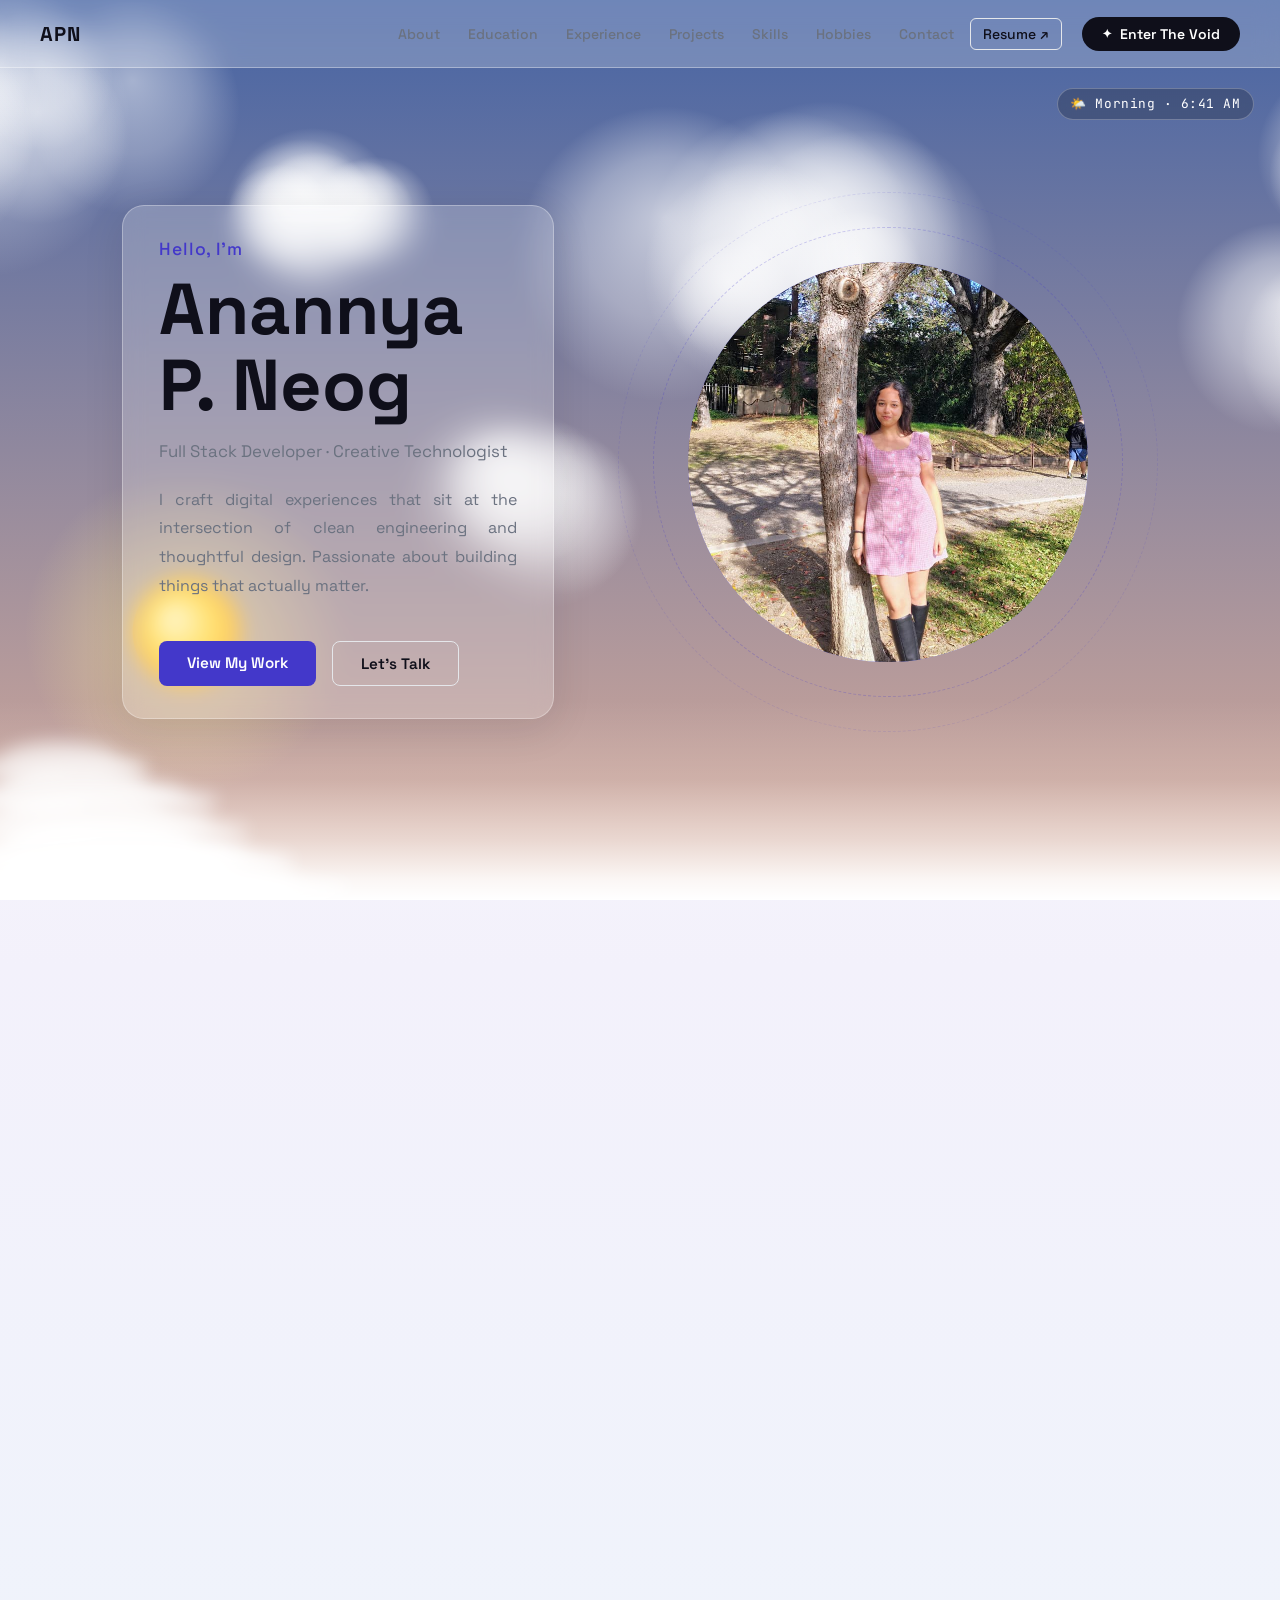
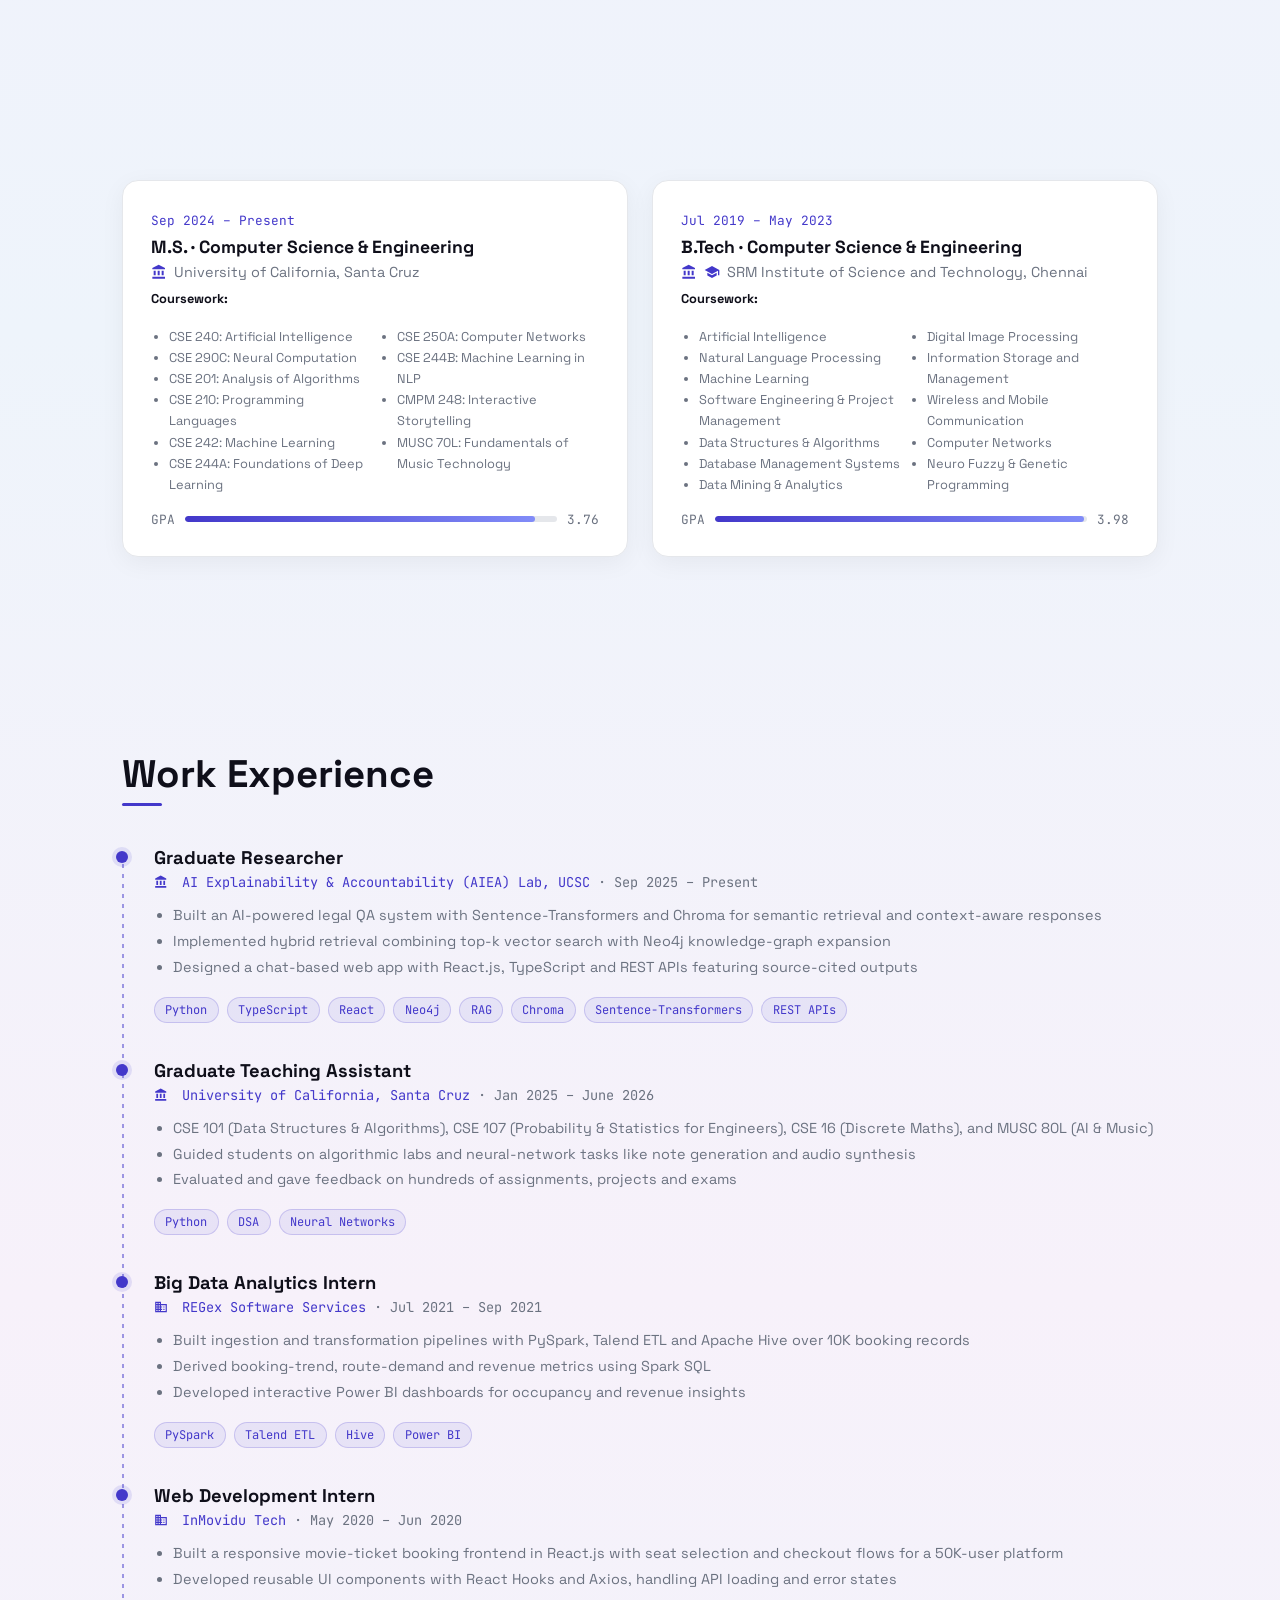
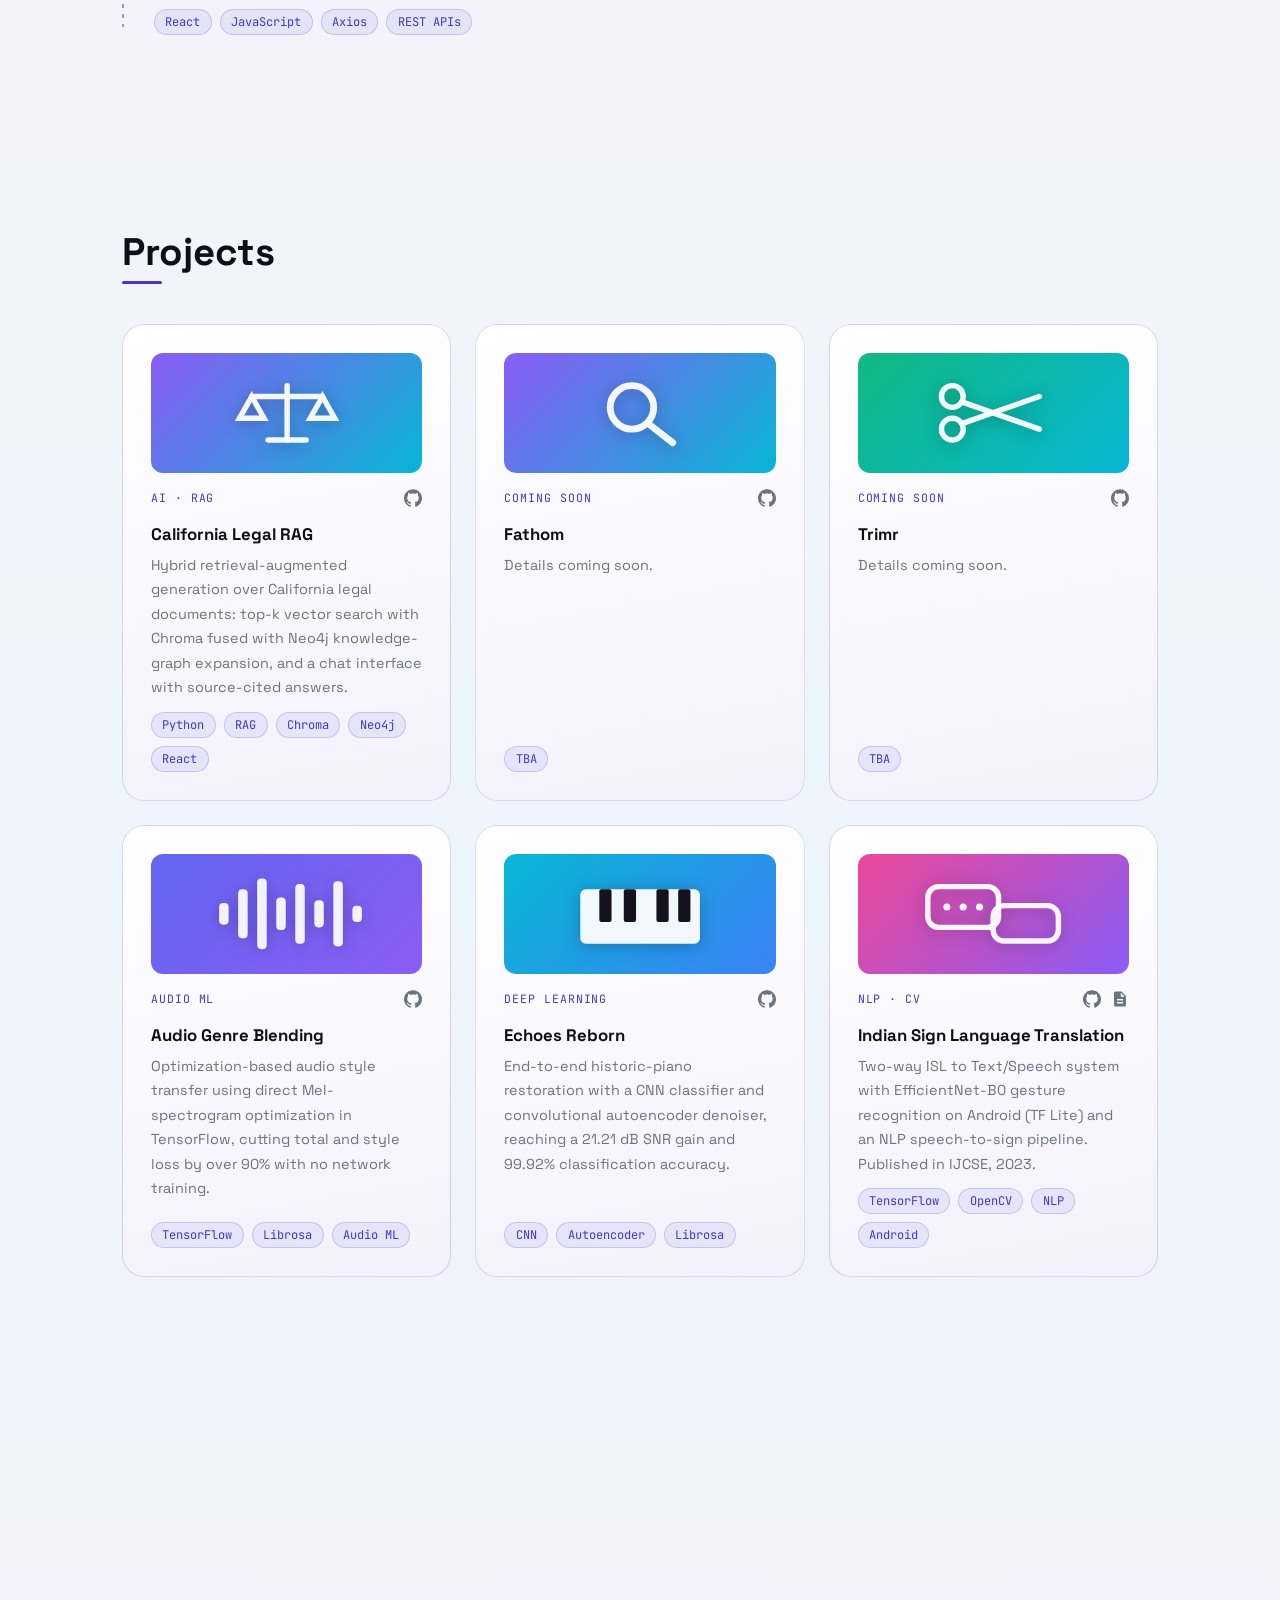
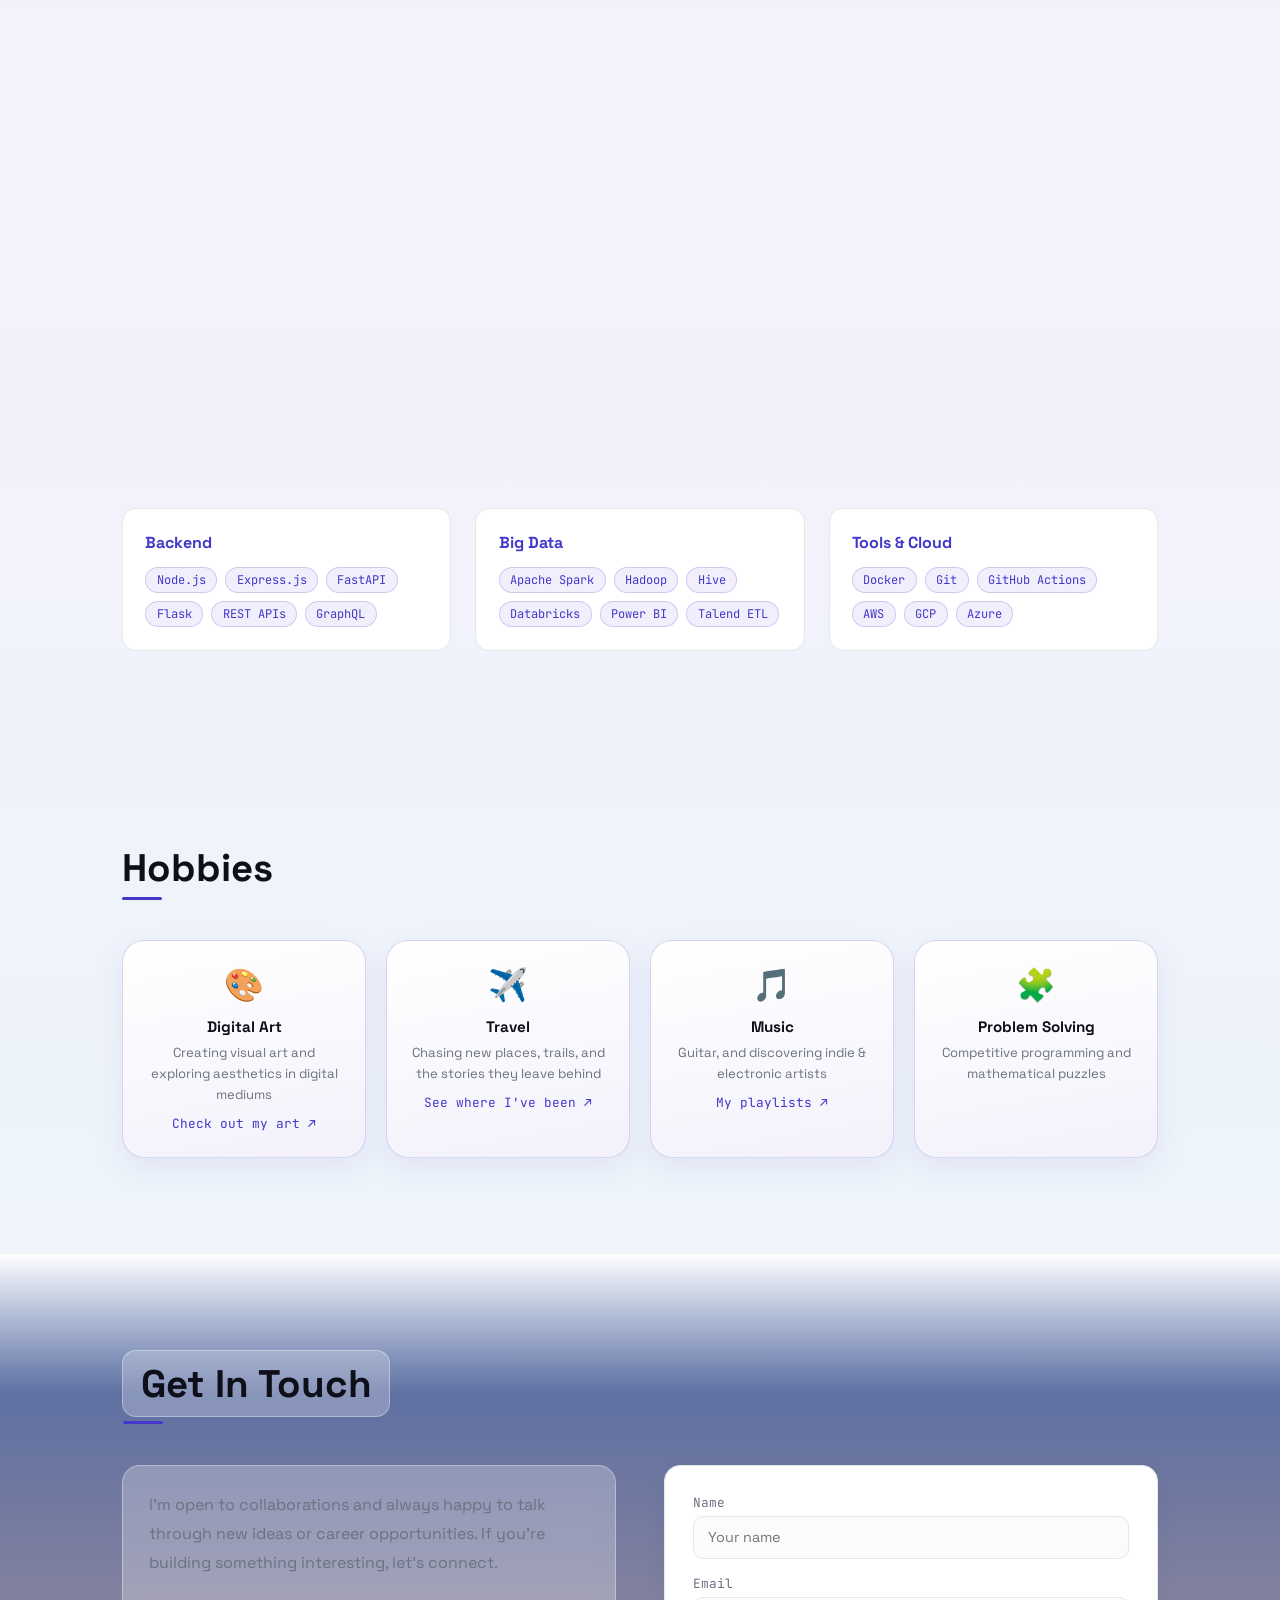
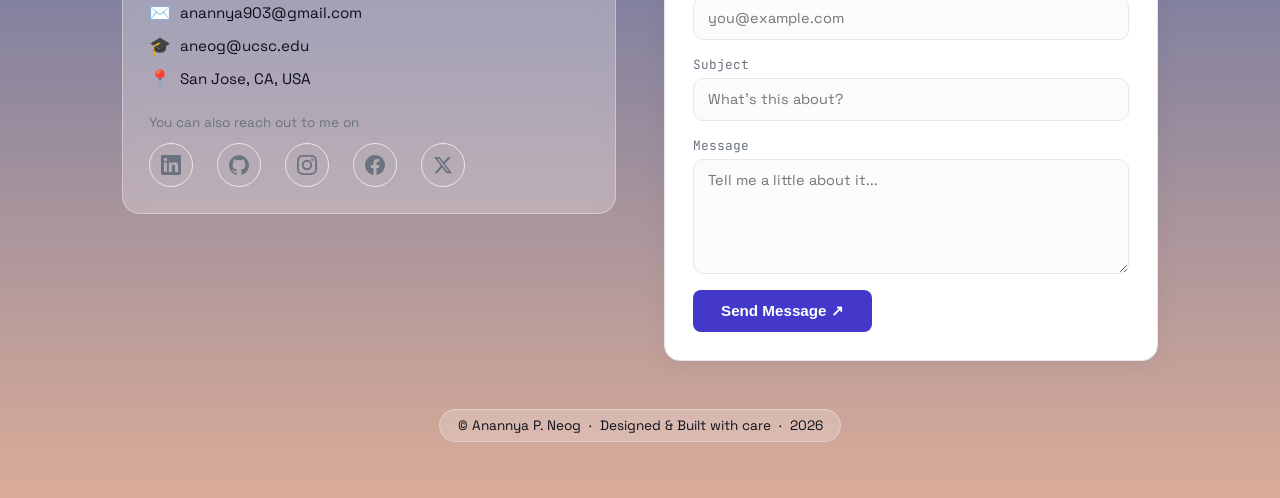
==== commit 4cb7ebfd: "Wire real Instagram, Facebook, and X profile links Co-Authored-By: Claude Opus 4.8 <noreply@anthropi" ====
--- a/index.html
+++ b/index.html
@@ -424,9 +424,9 @@
           <div class="l-socials">
             <a href="https://www.linkedin.com/in/anannya-priyadarshini-neog-8b468218b/" target="_blank" aria-label="LinkedIn" title="LinkedIn"><svg viewBox="0 0 24 24" fill="currentColor"><path d="M20.447 20.452h-3.554v-5.569c0-1.328-.027-3.037-1.852-3.037-1.853 0-2.136 1.445-2.136 2.939v5.667H9.351V9h3.414v1.561h.046c.477-.9 1.637-1.85 3.37-1.85 3.601 0 4.267 2.37 4.267 5.455v6.286zM5.337 7.433a2.062 2.062 0 0 1-2.063-2.065 2.064 2.064 0 1 1 2.063 2.065zm1.782 13.019H3.555V9h3.564v11.452zM22.225 0H1.771C.792 0 0 .774 0 1.729v20.542C0 23.227.792 24 1.771 24h20.451C23.2 24 24 23.227 24 22.271V1.729C24 .774 23.2 0 22.225 0z"/></svg></a>
             <a href="https://github.com/anannyapriya" target="_blank" aria-label="GitHub" title="GitHub"><svg viewBox="0 0 24 24" fill="currentColor"><path d="M12 .297c-6.63 0-12 5.373-12 12 0 5.303 3.438 9.8 8.205 11.385.6.113.82-.258.82-.577 0-.285-.01-1.04-.015-2.04-3.338.724-4.042-1.61-4.042-1.61C4.422 18.07 3.633 17.7 3.633 17.7c-1.087-.744.084-.729.084-.729 1.205.084 1.838 1.236 1.838 1.236 1.07 1.835 2.809 1.305 3.495.998.108-.776.417-1.305.76-1.605-2.665-.3-5.466-1.332-5.466-5.93 0-1.31.465-2.38 1.235-3.22-.135-.303-.54-1.523.105-3.176 0 0 1.005-.322 3.3 1.23.96-.267 1.98-.399 3-.405 1.02.006 2.04.138 3 .405 2.28-1.552 3.285-1.23 3.285-1.23.645 1.653.24 2.873.12 3.176.765.84 1.23 1.91 1.23 3.22 0 4.61-2.805 5.625-5.475 5.92.42.36.81 1.096.81 2.22 0 1.606-.015 2.896-.015 3.286 0 .315.21.69.825.57C20.565 22.092 24 17.592 24 12.297c0-6.627-5.373-12-12-12"/></svg></a>
-            <a href="https://instagram.com/[your-instagram]" target="_blank" aria-label="Instagram" title="Instagram"><svg viewBox="0 0 24 24" fill="currentColor"><path d="M12 2.163c3.204 0 3.584.012 4.85.07 3.252.148 4.771 1.691 4.919 4.919.058 1.265.069 1.645.069 4.849 0 3.205-.012 3.584-.069 4.849-.149 3.225-1.664 4.771-4.919 4.919-1.266.058-1.644.07-4.85.07-3.204 0-3.584-.012-4.849-.07-3.26-.149-4.771-1.699-4.919-4.92-.058-1.265-.07-1.644-.07-4.849 0-3.204.013-3.583.07-4.849.149-3.227 1.664-4.771 4.919-4.919 1.266-.057 1.645-.069 4.849-.069zM12 0C8.741 0 8.333.014 7.053.072 2.695.272.273 2.69.073 7.052.014 8.333 0 8.741 0 12c0 3.259.014 3.668.072 4.948.2 4.358 2.618 6.78 6.98 6.98C8.333 23.986 8.741 24 12 24c3.259 0 3.668-.014 4.948-.072 4.354-.2 6.782-2.618 6.979-6.98.059-1.28.073-1.689.073-4.948 0-3.259-.014-3.667-.072-4.947-.196-4.354-2.617-6.78-6.979-6.98C15.668.014 15.259 0 12 0zm0 5.838a6.162 6.162 0 1 0 0 12.324 6.162 6.162 0 0 0 0-12.324zM12 16a4 4 0 1 1 0-8 4 4 0 0 1 0 8zm6.406-11.845a1.44 1.44 0 1 0 0 2.881 1.44 1.44 0 0 0 0-2.881z"/></svg></a>
-            <a href="https://facebook.com/[your-facebook]" target="_blank" aria-label="Facebook" title="Facebook"><svg viewBox="0 0 24 24" fill="currentColor"><path d="M24 12.073c0-6.627-5.373-12-12-12s-12 5.373-12 12c0 5.99 4.388 10.954 10.125 11.854v-8.385H7.078v-3.47h3.047V9.43c0-3.007 1.792-4.669 4.533-4.669 1.312 0 2.686.235 2.686.235v2.953H15.83c-1.491 0-1.956.925-1.956 1.874v2.25h3.328l-.532 3.47h-2.796v8.385C19.612 23.027 24 18.062 24 12.073z"/></svg></a>
-            <a href="https://twitter.com/[your-twitter]" target="_blank" aria-label="X" title="X"><svg viewBox="0 0 24 24" fill="currentColor"><path d="M18.244 2.25h3.308l-7.227 8.26 8.502 11.24H16.17l-5.214-6.817L4.99 21.75H1.68l7.73-8.835L1.254 2.25H8.08l4.713 6.231zm-1.161 17.52h1.833L7.084 4.126H5.117z"/></svg></a>
+            <a href="https://www.instagram.com/_bieber_fever_addicted?utm_source=qr&amp;igsh=OTk0YzhjMDVlZA==" target="_blank" aria-label="Instagram" title="Instagram"><svg viewBox="0 0 24 24" fill="currentColor"><path d="M12 2.163c3.204 0 3.584.012 4.85.07 3.252.148 4.771 1.691 4.919 4.919.058 1.265.069 1.645.069 4.849 0 3.205-.012 3.584-.069 4.849-.149 3.225-1.664 4.771-4.919 4.919-1.266.058-1.644.07-4.85.07-3.204 0-3.584-.012-4.849-.07-3.26-.149-4.771-1.699-4.919-4.92-.058-1.265-.07-1.644-.07-4.849 0-3.204.013-3.583.07-4.849.149-3.227 1.664-4.771 4.919-4.919 1.266-.057 1.645-.069 4.849-.069zM12 0C8.741 0 8.333.014 7.053.072 2.695.272.273 2.69.073 7.052.014 8.333 0 8.741 0 12c0 3.259.014 3.668.072 4.948.2 4.358 2.618 6.78 6.98 6.98C8.333 23.986 8.741 24 12 24c3.259 0 3.668-.014 4.948-.072 4.354-.2 6.782-2.618 6.979-6.98.059-1.28.073-1.689.073-4.948 0-3.259-.014-3.667-.072-4.947-.196-4.354-2.617-6.78-6.979-6.98C15.668.014 15.259 0 12 0zm0 5.838a6.162 6.162 0 1 0 0 12.324 6.162 6.162 0 0 0 0-12.324zM12 16a4 4 0 1 1 0-8 4 4 0 0 1 0 8zm6.406-11.845a1.44 1.44 0 1 0 0 2.881 1.44 1.44 0 0 0 0-2.881z"/></svg></a>
+            <a href="https://www.facebook.com/anannya903?mibextid=ZbWKwL" target="_blank" aria-label="Facebook" title="Facebook"><svg viewBox="0 0 24 24" fill="currentColor"><path d="M24 12.073c0-6.627-5.373-12-12-12s-12 5.373-12 12c0 5.99 4.388 10.954 10.125 11.854v-8.385H7.078v-3.47h3.047V9.43c0-3.007 1.792-4.669 4.533-4.669 1.312 0 2.686.235 2.686.235v2.953H15.83c-1.491 0-1.956.925-1.956 1.874v2.25h3.328l-.532 3.47h-2.796v8.385C19.612 23.027 24 18.062 24 12.073z"/></svg></a>
+            <a href="https://x.com/AnanyaPriya10" target="_blank" aria-label="X" title="X"><svg viewBox="0 0 24 24" fill="currentColor"><path d="M18.244 2.25h3.308l-7.227 8.26 8.502 11.24H16.17l-5.214-6.817L4.99 21.75H1.68l7.73-8.835L1.254 2.25H8.08l4.713 6.231zm-1.161 17.52h1.833L7.084 4.126H5.117z"/></svg></a>
           </div>
         </div>
 
@@ -893,9 +893,9 @@
           <div class="d-socials">
             <a href="https://www.linkedin.com/in/anannya-priyadarshini-neog-8b468218b/" target="_blank" class="d-social" aria-label="LinkedIn" title="LinkedIn"><svg viewBox="0 0 24 24" fill="currentColor"><path d="M20.447 20.452h-3.554v-5.569c0-1.328-.027-3.037-1.852-3.037-1.853 0-2.136 1.445-2.136 2.939v5.667H9.351V9h3.414v1.561h.046c.477-.9 1.637-1.85 3.37-1.85 3.601 0 4.267 2.37 4.267 5.455v6.286zM5.337 7.433a2.062 2.062 0 0 1-2.063-2.065 2.064 2.064 0 1 1 2.063 2.065zm1.782 13.019H3.555V9h3.564v11.452zM22.225 0H1.771C.792 0 0 .774 0 1.729v20.542C0 23.227.792 24 1.771 24h20.451C23.2 24 24 23.227 24 22.271V1.729C24 .774 23.2 0 22.225 0z"/></svg></a>
             <a href="https://github.com/anannyapriya" target="_blank" class="d-social" aria-label="GitHub" title="GitHub"><svg viewBox="0 0 24 24" fill="currentColor"><path d="M12 .297c-6.63 0-12 5.373-12 12 0 5.303 3.438 9.8 8.205 11.385.6.113.82-.258.82-.577 0-.285-.01-1.04-.015-2.04-3.338.724-4.042-1.61-4.042-1.61C4.422 18.07 3.633 17.7 3.633 17.7c-1.087-.744.084-.729.084-.729 1.205.084 1.838 1.236 1.838 1.236 1.07 1.835 2.809 1.305 3.495.998.108-.776.417-1.305.76-1.605-2.665-.3-5.466-1.332-5.466-5.93 0-1.31.465-2.38 1.235-3.22-.135-.303-.54-1.523.105-3.176 0 0 1.005-.322 3.3 1.23.96-.267 1.98-.399 3-.405 1.02.006 2.04.138 3 .405 2.28-1.552 3.285-1.23 3.285-1.23.645 1.653.24 2.873.12 3.176.765.84 1.23 1.91 1.23 3.22 0 4.61-2.805 5.625-5.475 5.92.42.36.81 1.096.81 2.22 0 1.606-.015 2.896-.015 3.286 0 .315.21.69.825.57C20.565 22.092 24 17.592 24 12.297c0-6.627-5.373-12-12-12"/></svg></a>
-            <a href="https://instagram.com/[your-instagram]" target="_blank" class="d-social" aria-label="Instagram" title="Instagram"><svg viewBox="0 0 24 24" fill="currentColor"><path d="M12 2.163c3.204 0 3.584.012 4.85.07 3.252.148 4.771 1.691 4.919 4.919.058 1.265.069 1.645.069 4.849 0 3.205-.012 3.584-.069 4.849-.149 3.225-1.664 4.771-4.919 4.919-1.266.058-1.644.07-4.85.07-3.204 0-3.584-.012-4.849-.07-3.26-.149-4.771-1.699-4.919-4.92-.058-1.265-.07-1.644-.07-4.849 0-3.204.013-3.583.07-4.849.149-3.227 1.664-4.771 4.919-4.919 1.266-.057 1.645-.069 4.849-.069zM12 0C8.741 0 8.333.014 7.053.072 2.695.272.273 2.69.073 7.052.014 8.333 0 8.741 0 12c0 3.259.014 3.668.072 4.948.2 4.358 2.618 6.78 6.98 6.98C8.333 23.986 8.741 24 12 24c3.259 0 3.668-.014 4.948-.072 4.354-.2 6.782-2.618 6.979-6.98.059-1.28.073-1.689.073-4.948 0-3.259-.014-3.667-.072-4.947-.196-4.354-2.617-6.78-6.979-6.98C15.668.014 15.259 0 12 0zm0 5.838a6.162 6.162 0 1 0 0 12.324 6.162 6.162 0 0 0 0-12.324zM12 16a4 4 0 1 1 0-8 4 4 0 0 1 0 8zm6.406-11.845a1.44 1.44 0 1 0 0 2.881 1.44 1.44 0 0 0 0-2.881z"/></svg></a>
-            <a href="https://facebook.com/[your-facebook]" target="_blank" class="d-social" aria-label="Facebook" title="Facebook"><svg viewBox="0 0 24 24" fill="currentColor"><path d="M24 12.073c0-6.627-5.373-12-12-12s-12 5.373-12 12c0 5.99 4.388 10.954 10.125 11.854v-8.385H7.078v-3.47h3.047V9.43c0-3.007 1.792-4.669 4.533-4.669 1.312 0 2.686.235 2.686.235v2.953H15.83c-1.491 0-1.956.925-1.956 1.874v2.25h3.328l-.532 3.47h-2.796v8.385C19.612 23.027 24 18.062 24 12.073z"/></svg></a>
-            <a href="https://twitter.com/[your-twitter]" target="_blank" class="d-social" aria-label="X" title="X"><svg viewBox="0 0 24 24" fill="currentColor"><path d="M18.244 2.25h3.308l-7.227 8.26 8.502 11.24H16.17l-5.214-6.817L4.99 21.75H1.68l7.73-8.835L1.254 2.25H8.08l4.713 6.231zm-1.161 17.52h1.833L7.084 4.126H5.117z"/></svg></a>
+            <a href="https://www.instagram.com/_bieber_fever_addicted?utm_source=qr&amp;igsh=OTk0YzhjMDVlZA==" target="_blank" class="d-social" aria-label="Instagram" title="Instagram"><svg viewBox="0 0 24 24" fill="currentColor"><path d="M12 2.163c3.204 0 3.584.012 4.85.07 3.252.148 4.771 1.691 4.919 4.919.058 1.265.069 1.645.069 4.849 0 3.205-.012 3.584-.069 4.849-.149 3.225-1.664 4.771-4.919 4.919-1.266.058-1.644.07-4.85.07-3.204 0-3.584-.012-4.849-.07-3.26-.149-4.771-1.699-4.919-4.92-.058-1.265-.07-1.644-.07-4.849 0-3.204.013-3.583.07-4.849.149-3.227 1.664-4.771 4.919-4.919 1.266-.057 1.645-.069 4.849-.069zM12 0C8.741 0 8.333.014 7.053.072 2.695.272.273 2.69.073 7.052.014 8.333 0 8.741 0 12c0 3.259.014 3.668.072 4.948.2 4.358 2.618 6.78 6.98 6.98C8.333 23.986 8.741 24 12 24c3.259 0 3.668-.014 4.948-.072 4.354-.2 6.782-2.618 6.979-6.98.059-1.28.073-1.689.073-4.948 0-3.259-.014-3.667-.072-4.947-.196-4.354-2.617-6.78-6.979-6.98C15.668.014 15.259 0 12 0zm0 5.838a6.162 6.162 0 1 0 0 12.324 6.162 6.162 0 0 0 0-12.324zM12 16a4 4 0 1 1 0-8 4 4 0 0 1 0 8zm6.406-11.845a1.44 1.44 0 1 0 0 2.881 1.44 1.44 0 0 0 0-2.881z"/></svg></a>
+            <a href="https://www.facebook.com/anannya903?mibextid=ZbWKwL" target="_blank" class="d-social" aria-label="Facebook" title="Facebook"><svg viewBox="0 0 24 24" fill="currentColor"><path d="M24 12.073c0-6.627-5.373-12-12-12s-12 5.373-12 12c0 5.99 4.388 10.954 10.125 11.854v-8.385H7.078v-3.47h3.047V9.43c0-3.007 1.792-4.669 4.533-4.669 1.312 0 2.686.235 2.686.235v2.953H15.83c-1.491 0-1.956.925-1.956 1.874v2.25h3.328l-.532 3.47h-2.796v8.385C19.612 23.027 24 18.062 24 12.073z"/></svg></a>
+            <a href="https://x.com/AnanyaPriya10" target="_blank" class="d-social" aria-label="X" title="X"><svg viewBox="0 0 24 24" fill="currentColor"><path d="M18.244 2.25h3.308l-7.227 8.26 8.502 11.24H16.17l-5.214-6.817L4.99 21.75H1.68l7.73-8.835L1.254 2.25H8.08l4.713 6.231zm-1.161 17.52h1.833L7.084 4.126H5.117z"/></svg></a>
           </div>
         </div>
 
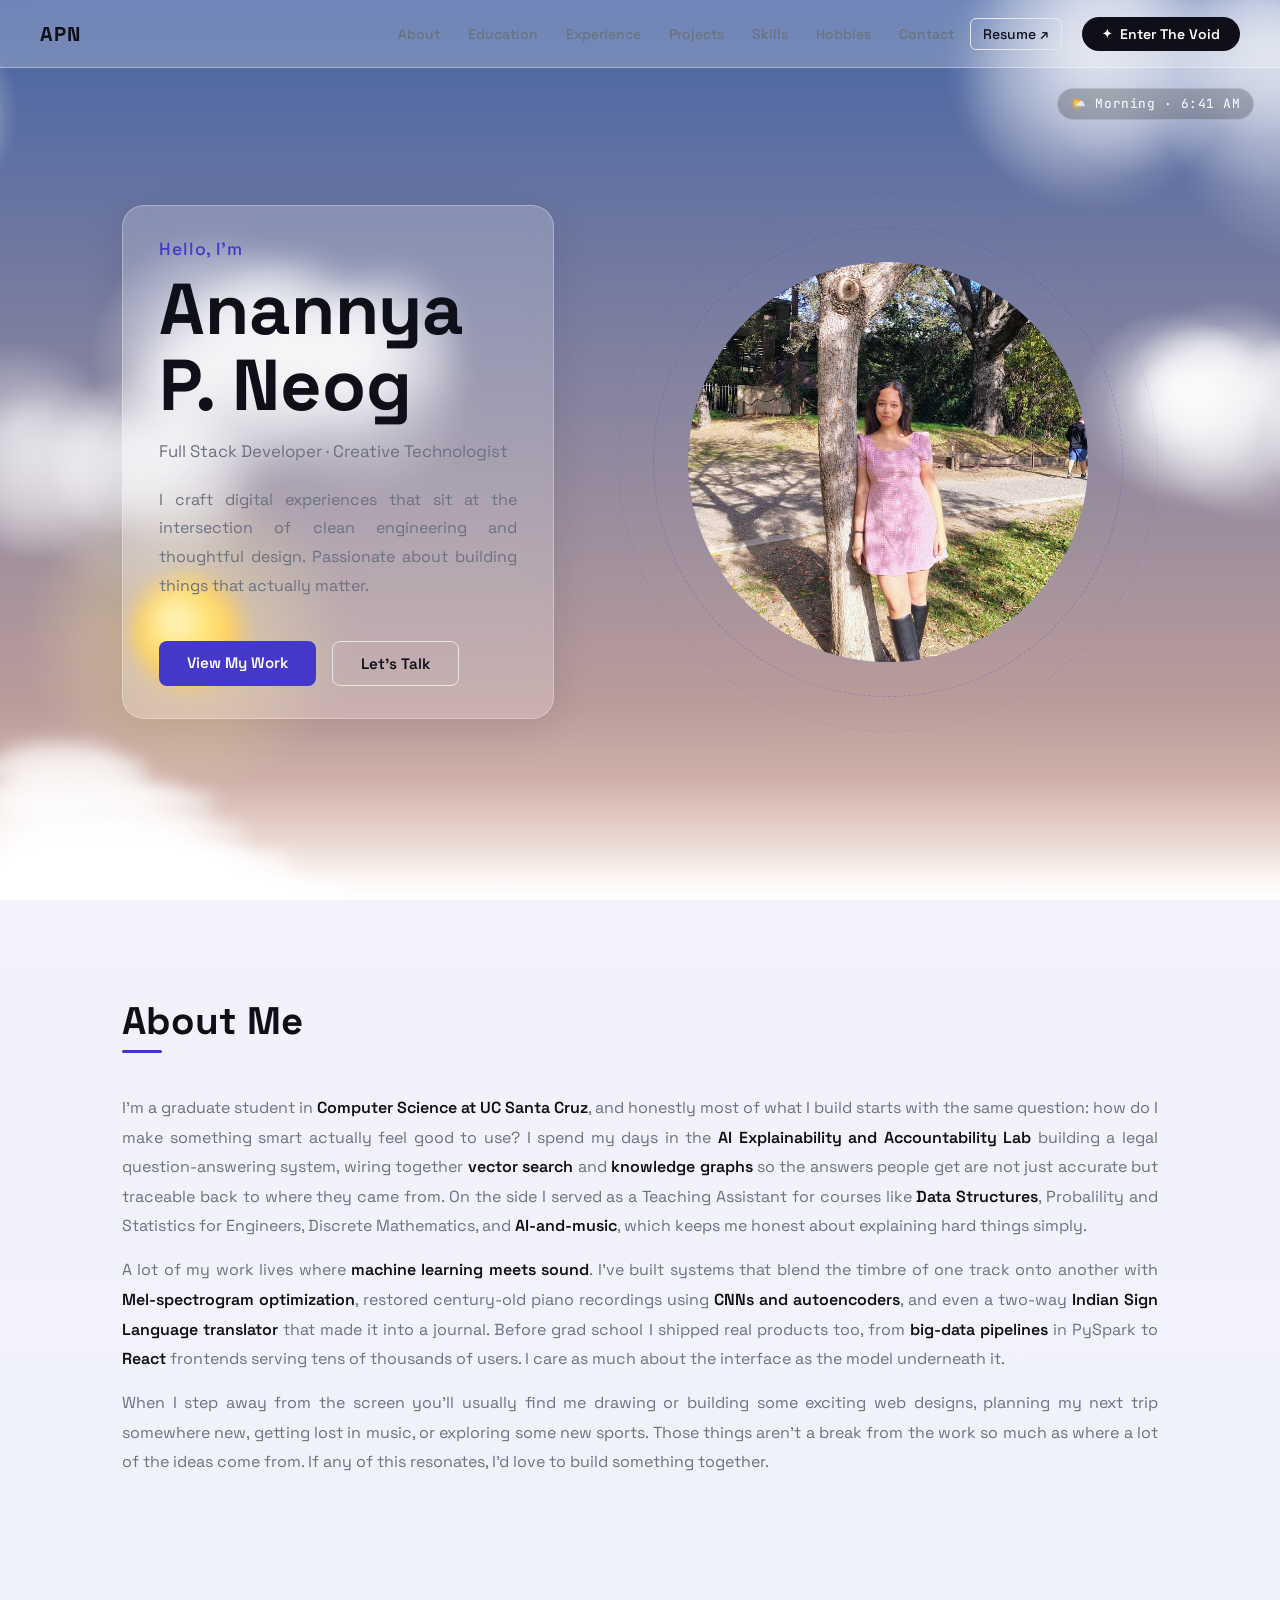
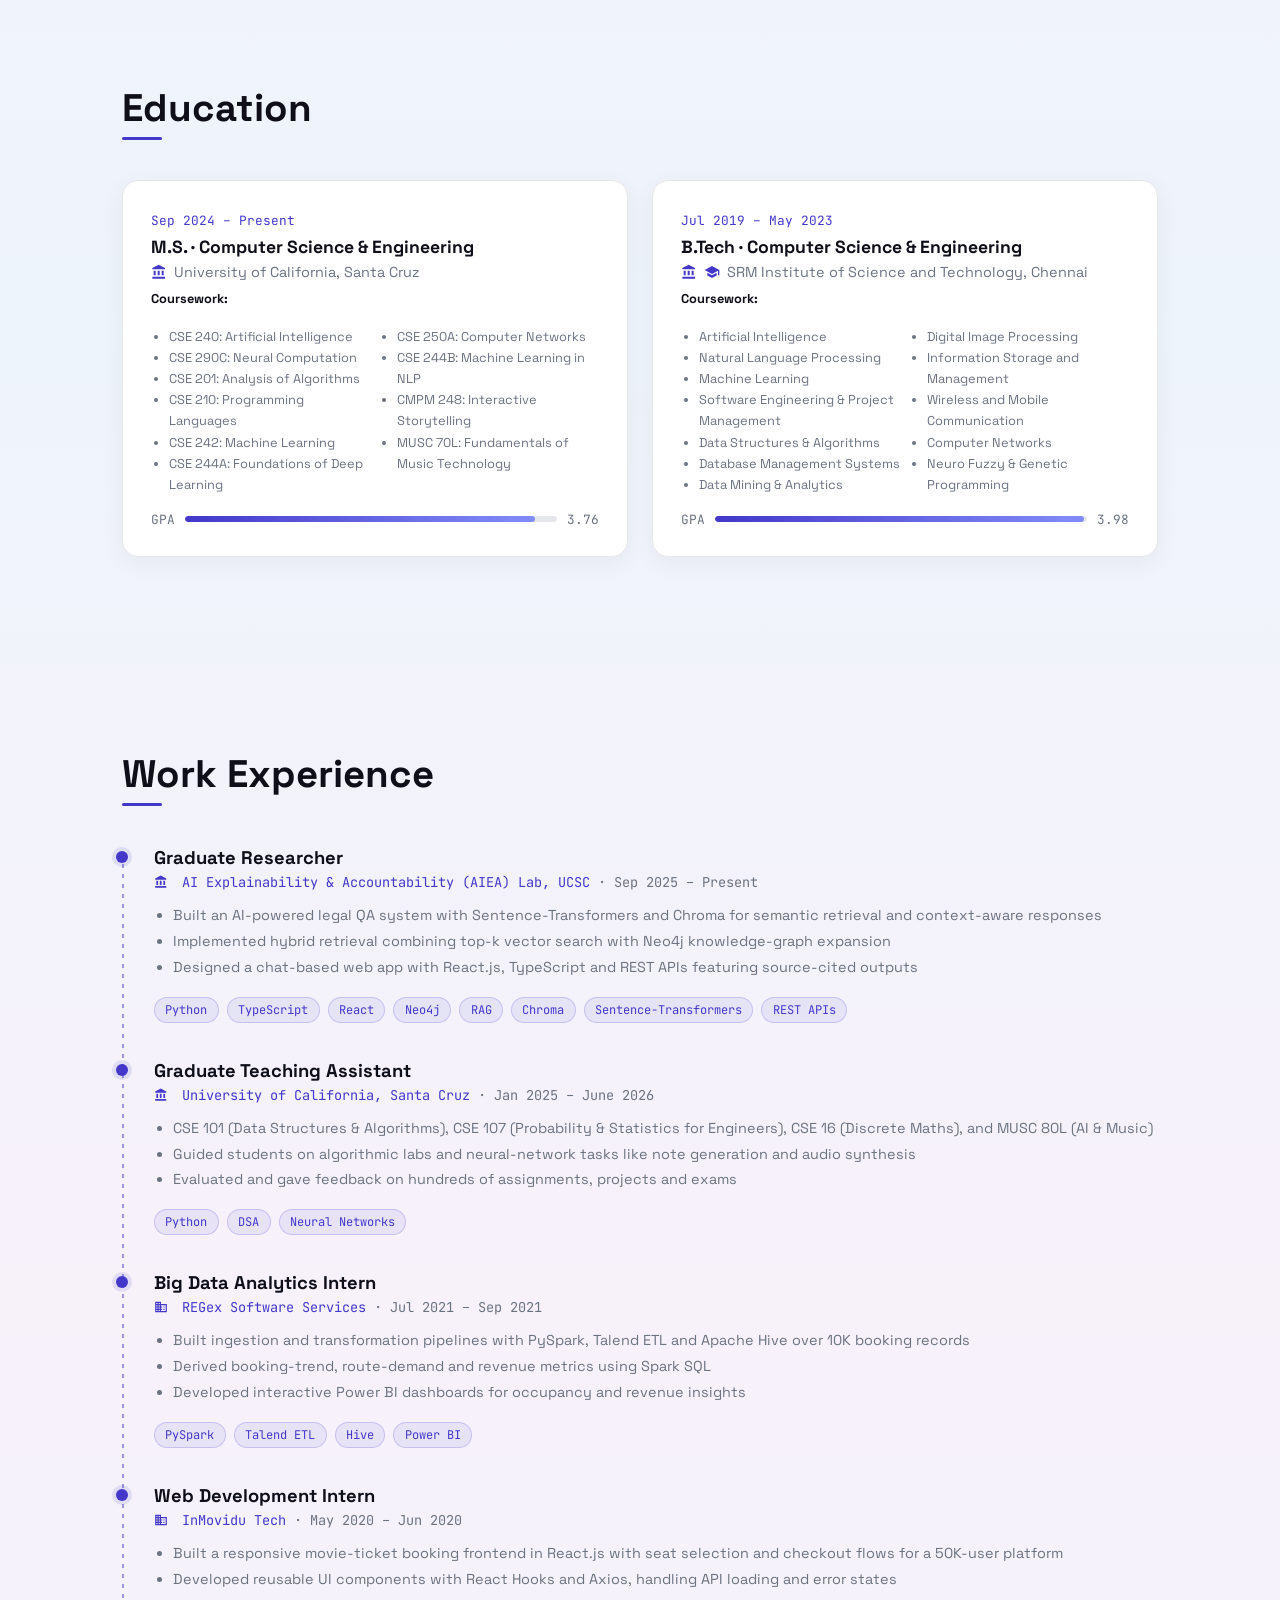
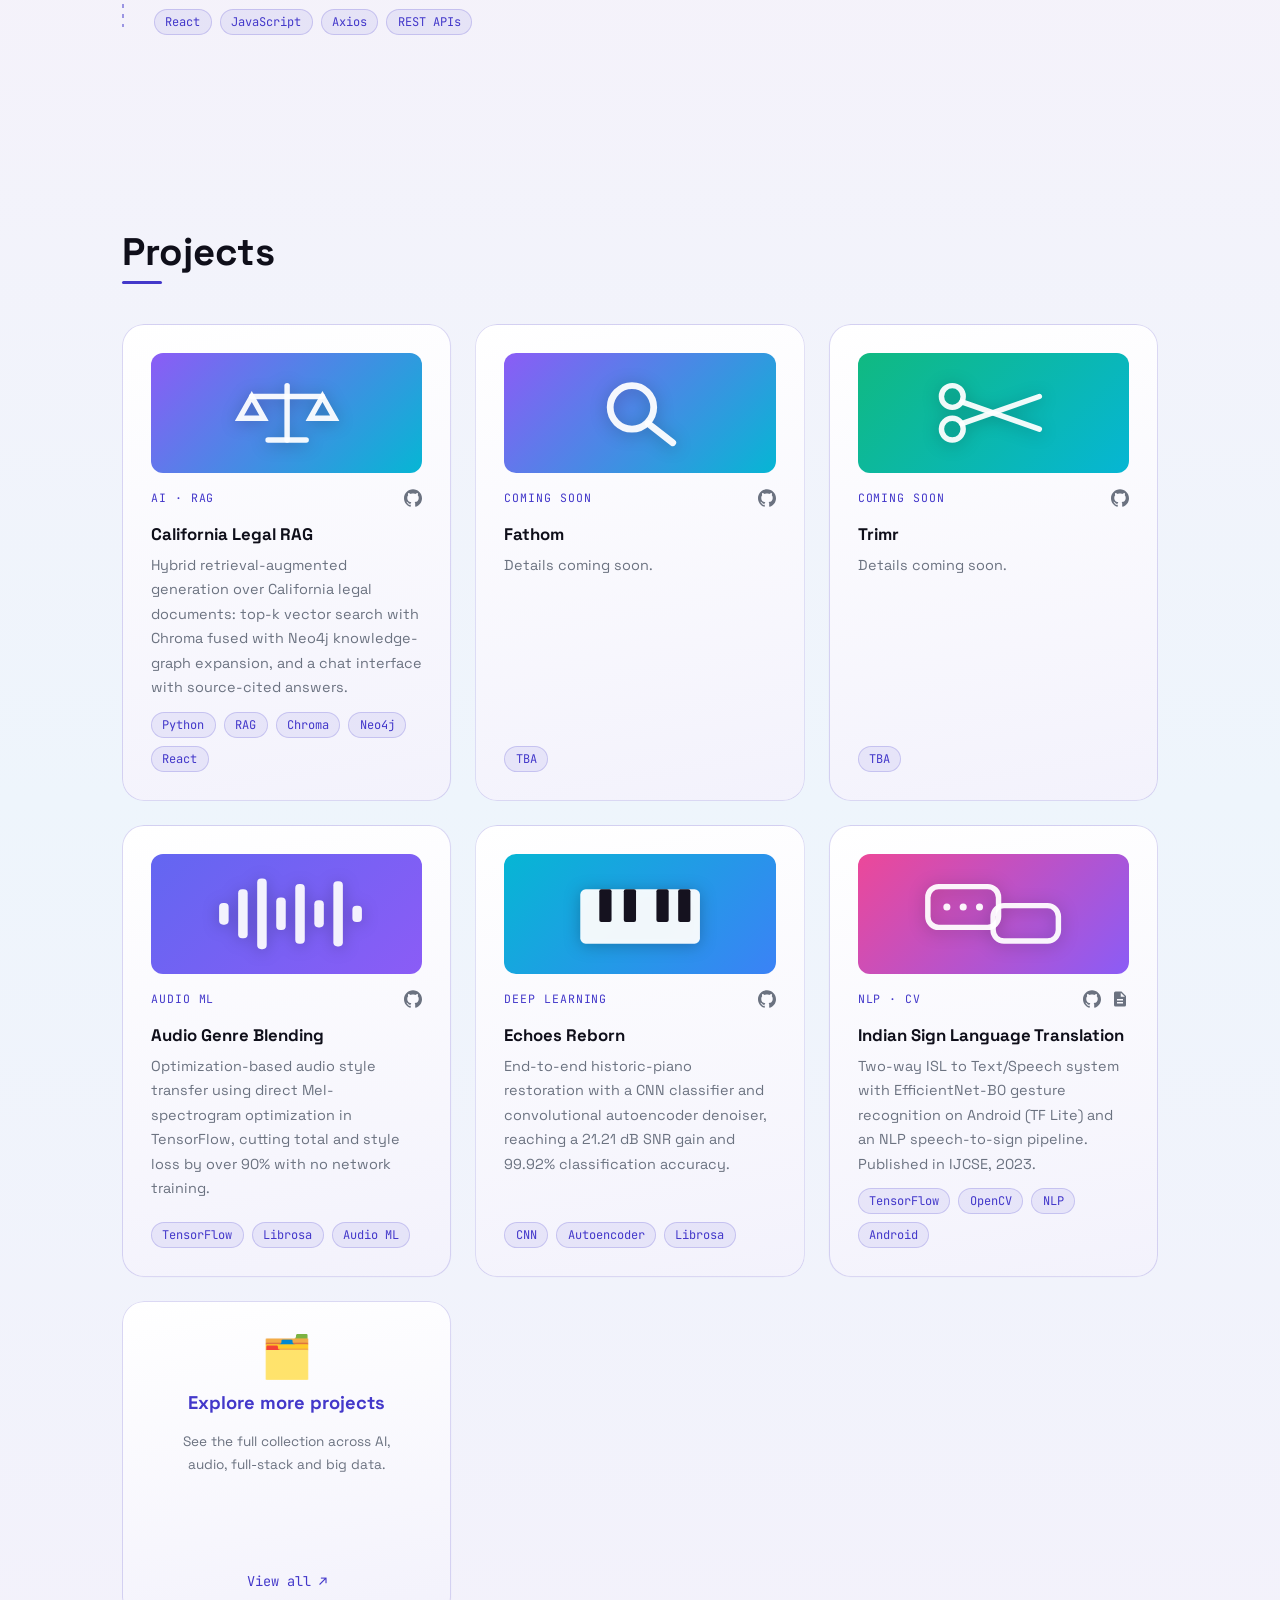
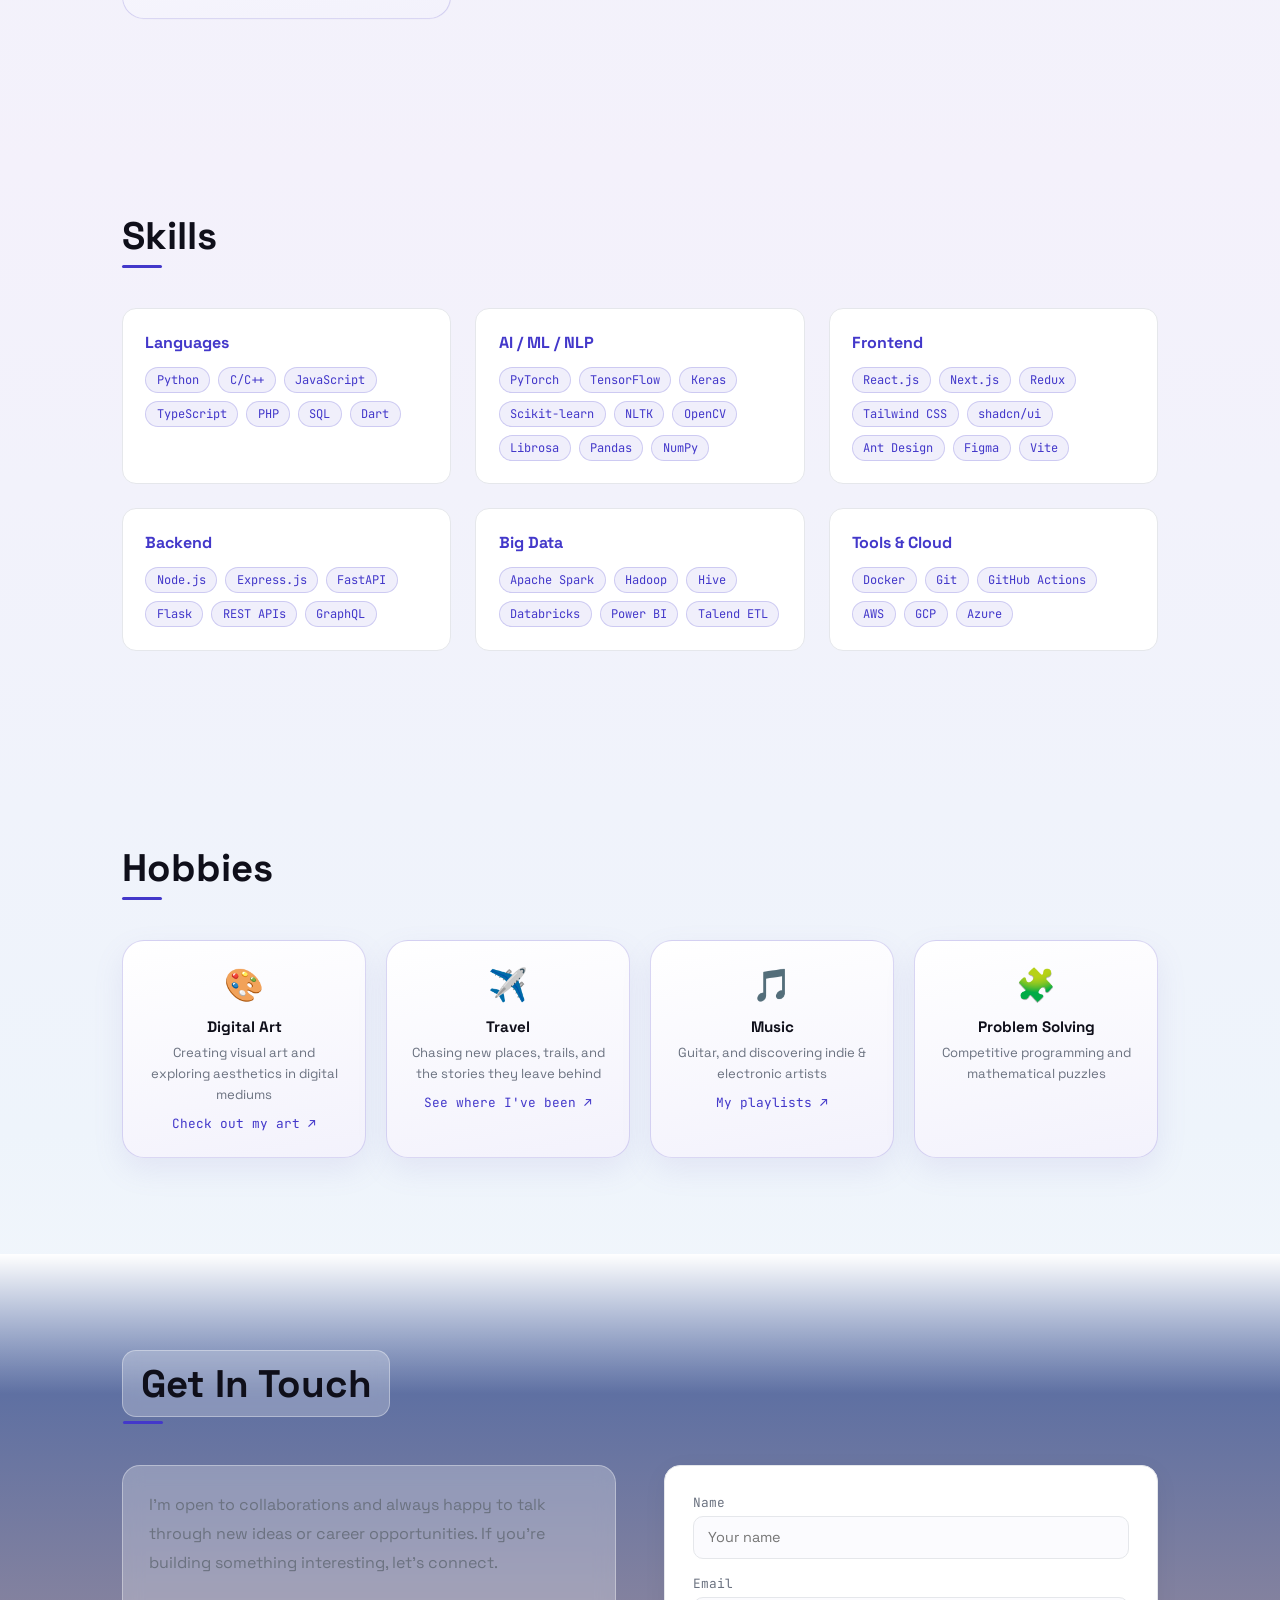
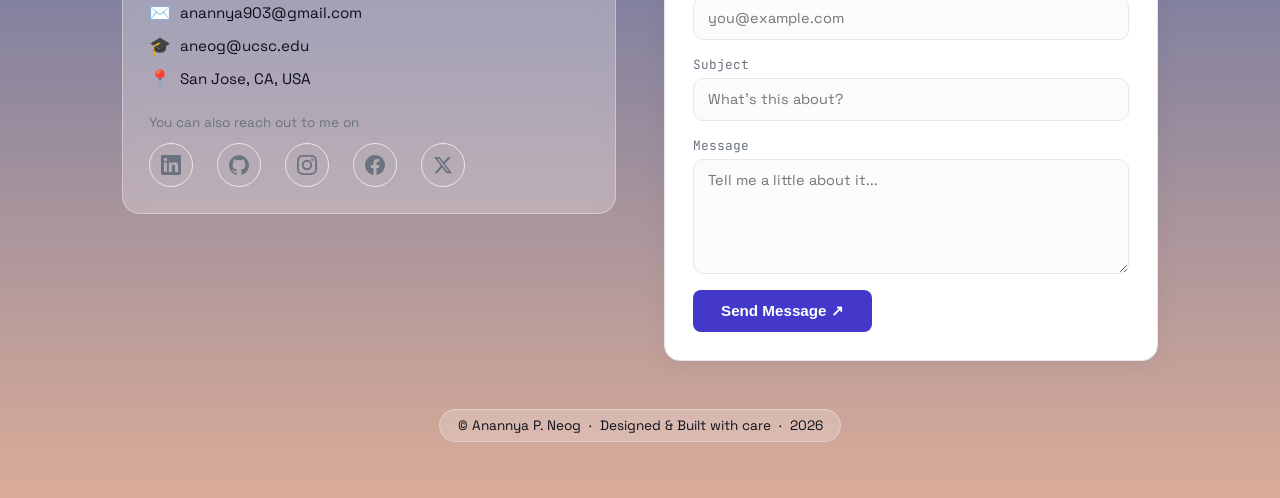
==== commit f7e0cdae: "Replace favicon with a smiley wearing sunglasses on all pages Also adds a favicon to the four dark s" ====
--- a/index.html
+++ b/index.html
@@ -8,7 +8,7 @@
   <link rel="preconnect" href="https://fonts.gstatic.com" crossorigin />
   <link href="https://fonts.googleapis.com/css2?family=Inter:wght@300;400;500;600;700;900&family=Space+Grotesk:wght@300;400;500;600;700&family=JetBrains+Mono:wght@400;500&display=swap" rel="stylesheet" />
   <link rel="stylesheet" href="style.css" />
-  <link rel="icon" href="data:image/svg+xml,<svg xmlns='http://www.w3.org/2000/svg' viewBox='0 0 100 100'><circle cx='50' cy='50' r='48' fill='%234338CA'/><text x='50' y='70' font-size='58' text-anchor='middle' fill='white' font-family='Arial' font-weight='bold'>A</text></svg>" />
+  <link rel="icon" href="data:image/svg+xml,<svg xmlns='http://www.w3.org/2000/svg' viewBox='0 0 100 100'><circle cx='50' cy='52' r='44' fill='%23FFD54A'/><rect x='16' y='40' width='26' height='18' rx='9' fill='%23111'/><rect x='58' y='40' width='26' height='18' rx='9' fill='%23111'/><rect x='42' y='45' width='16' height='6' rx='3' fill='%23111'/><rect x='10' y='46' width='7' height='5' rx='2.5' fill='%23111'/><rect x='83' y='46' width='7' height='5' rx='2.5' fill='%23111'/><rect x='24' y='45' width='10' height='6' rx='3' fill='%23fff' opacity='0.35'/><rect x='66' y='45' width='10' height='6' rx='3' fill='%23fff' opacity='0.35'/><path d='M32 68q18 16 36 0' stroke='%23111' stroke-width='6' fill='none' stroke-linecap='round'/></svg>" />
 </head>
 <body>
 
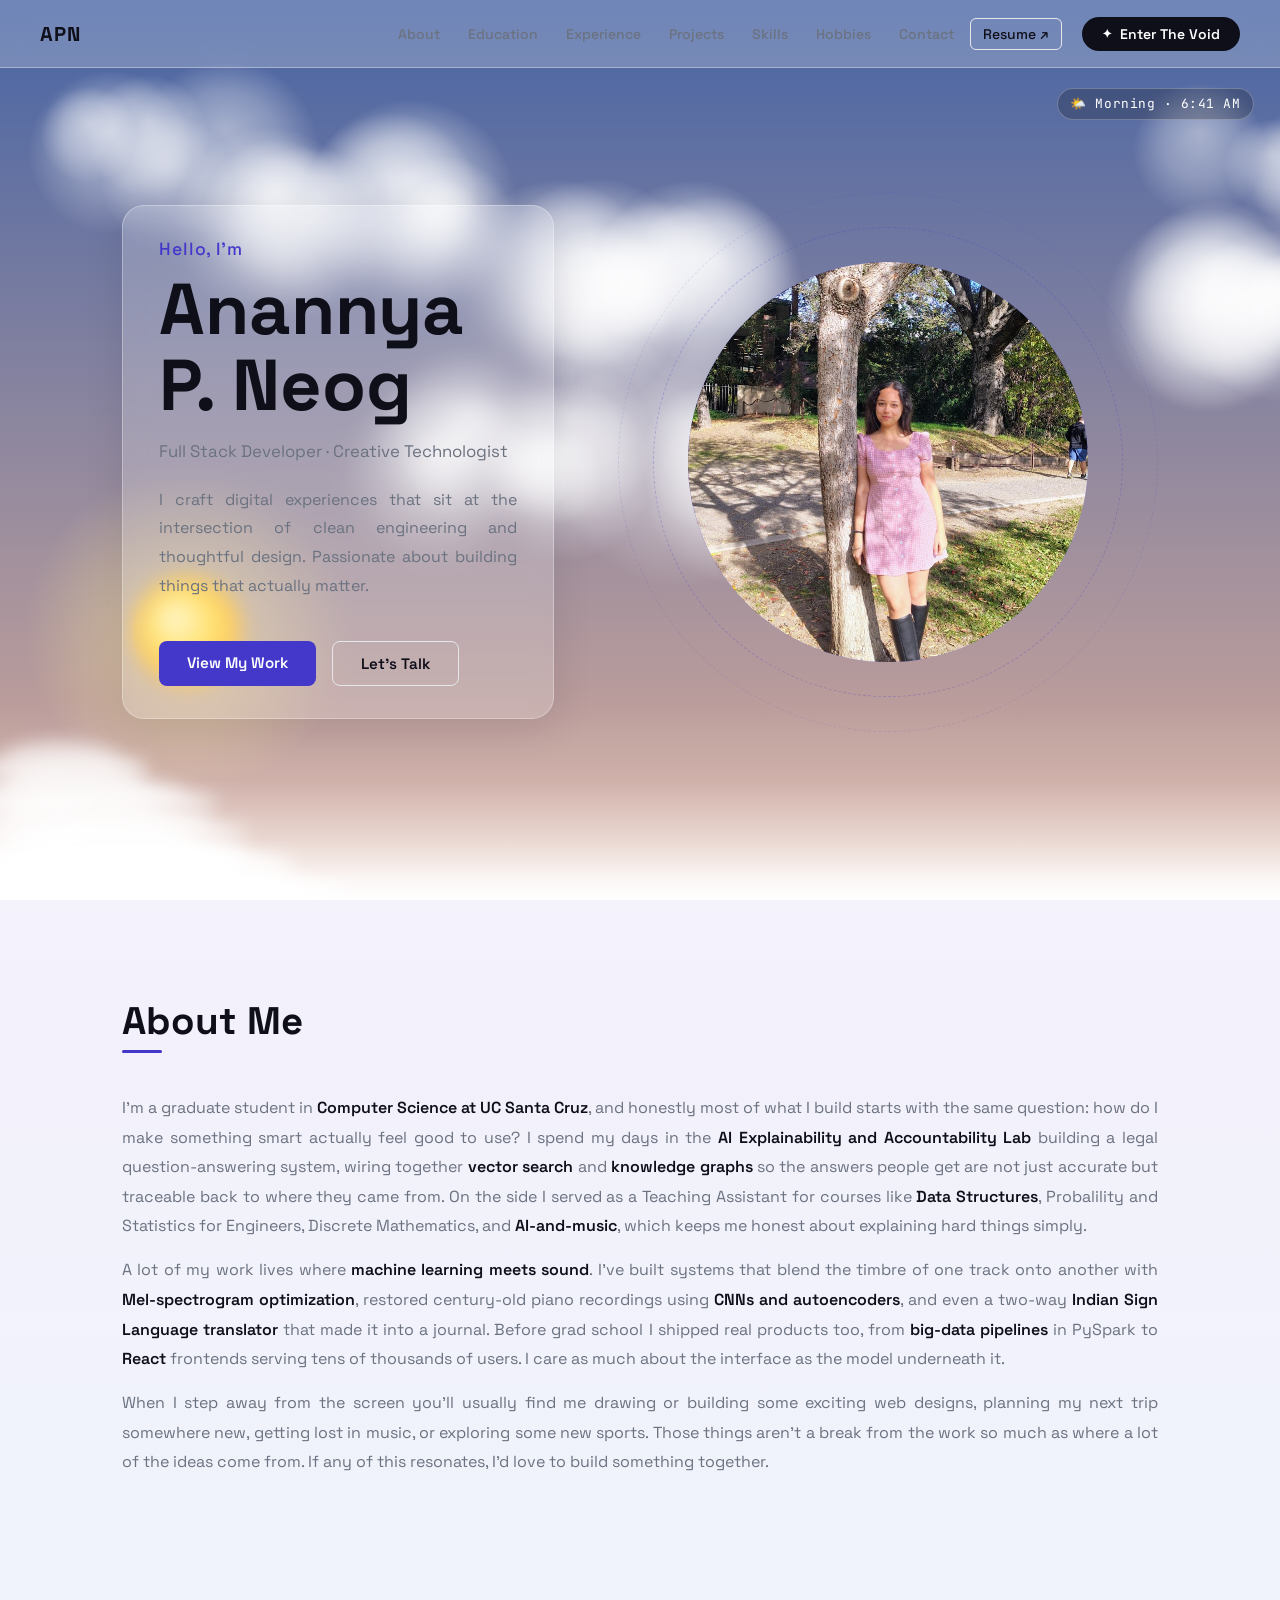
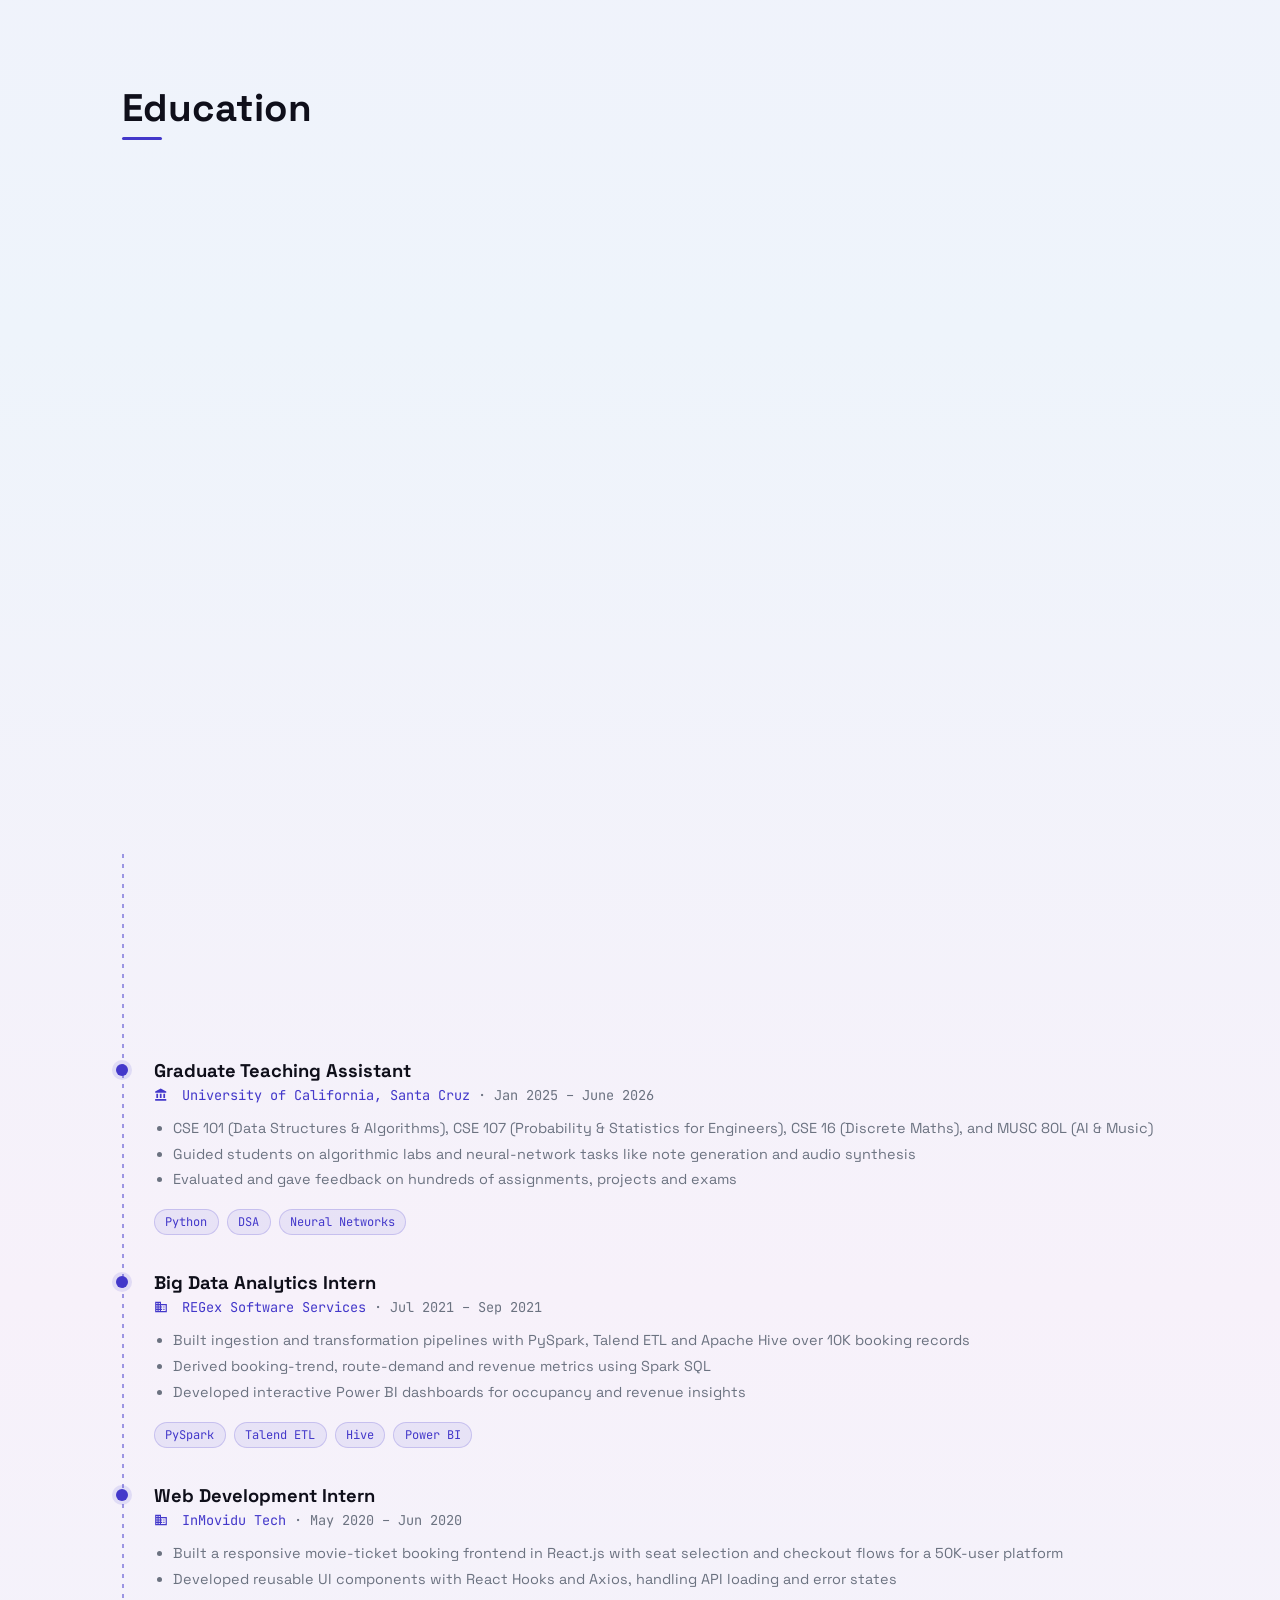
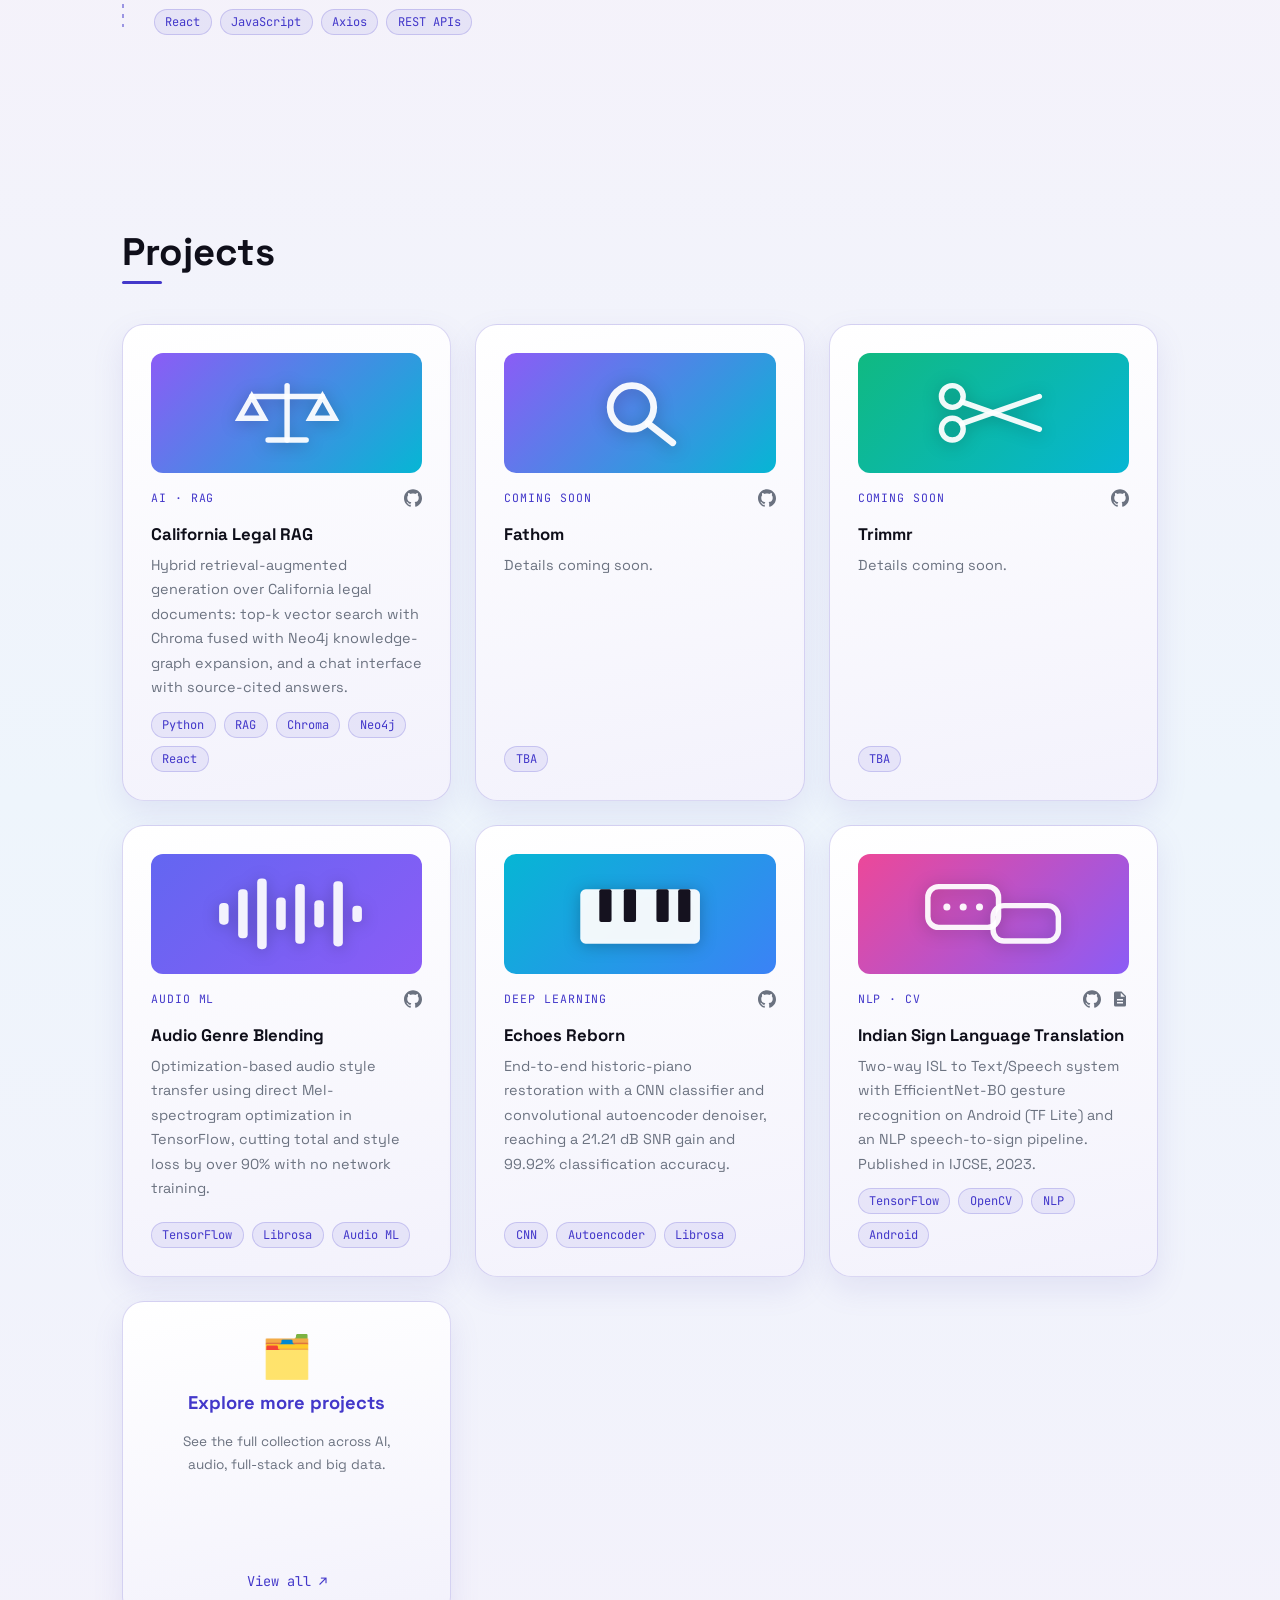
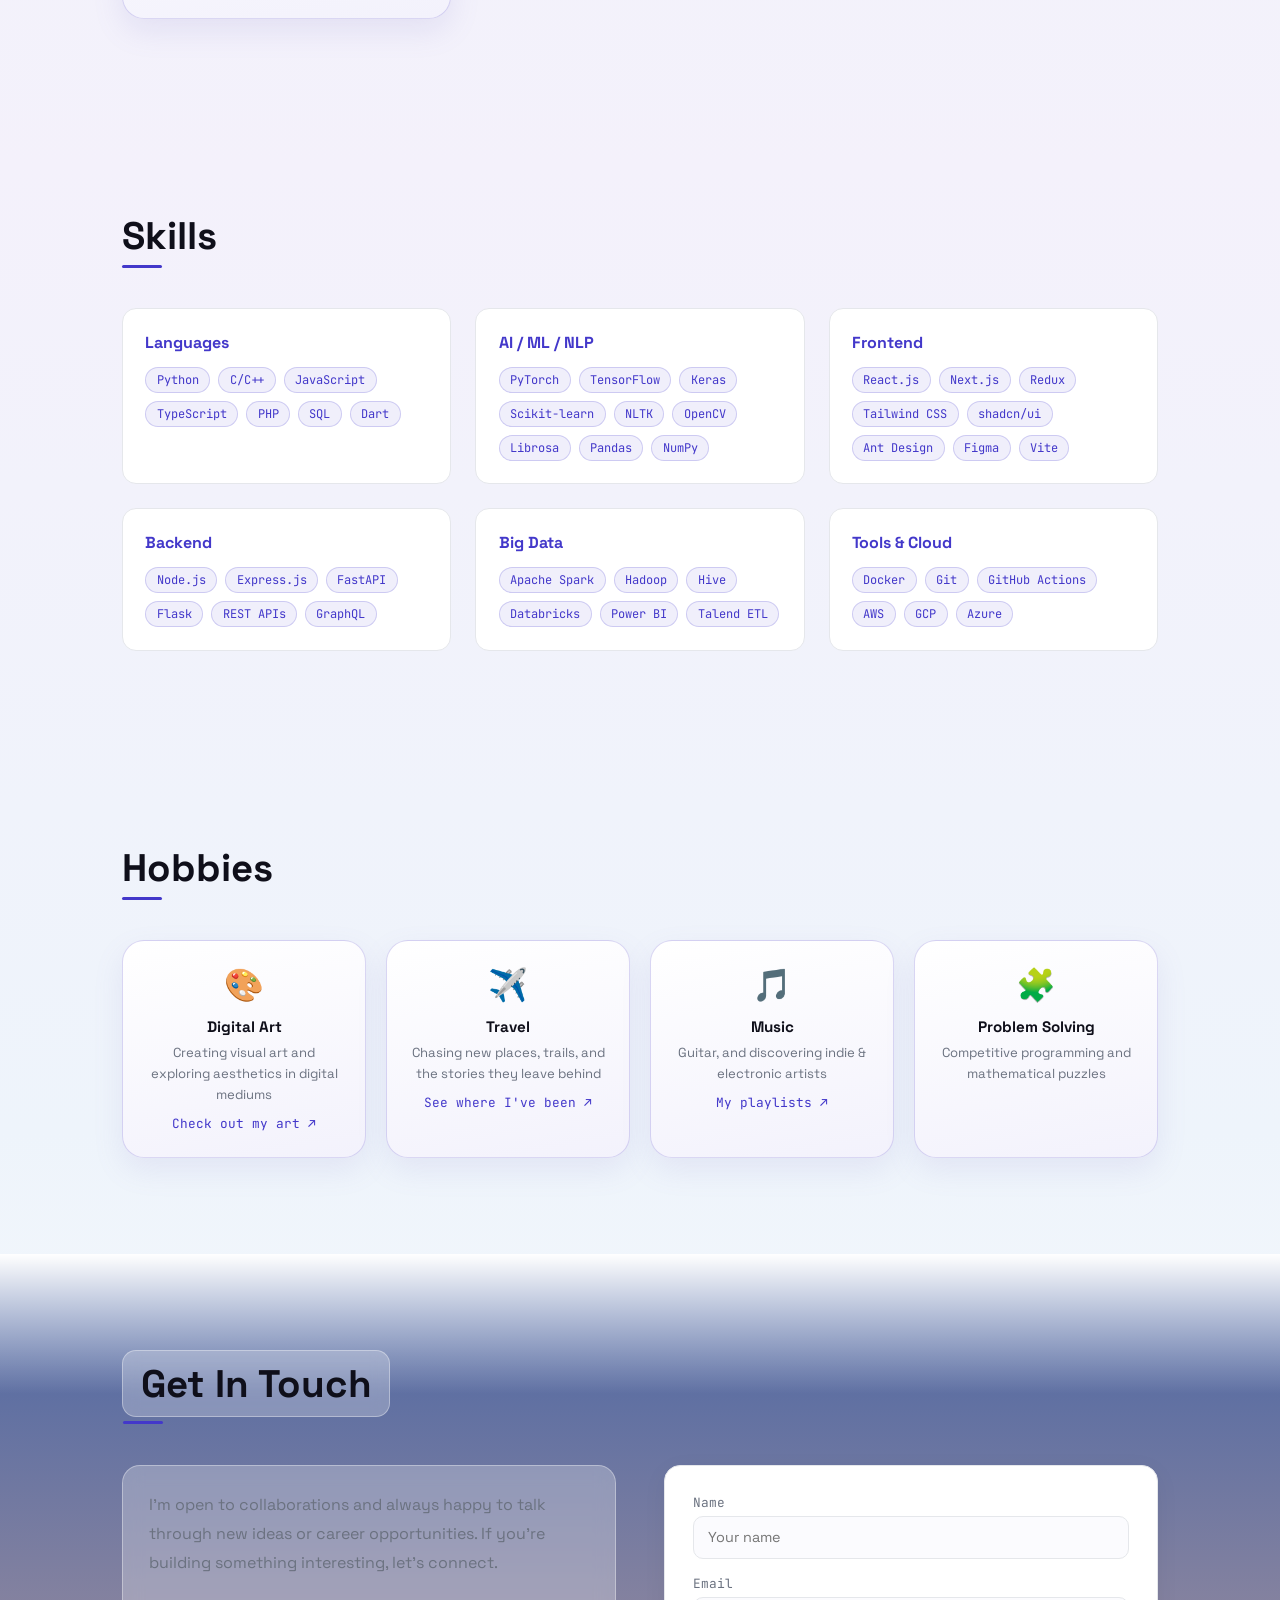
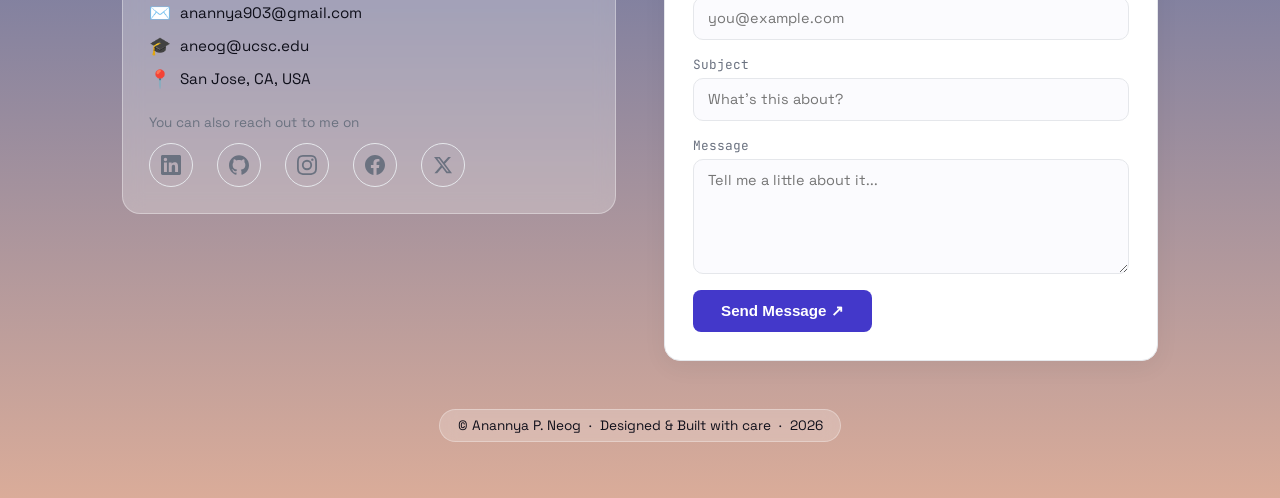
==== commit 9bf1ba1f: "Enable clickable project image overlays; add GitHub icons to Fathom/Trimmr; rename Trimr to Trimmr -" ====
--- a/index.html
+++ b/index.html
@@ -243,13 +243,13 @@
       <h2 class="l-section__title reveal">Projects</h2>
       <div class="l-projects-grid">
         <div class="l-project-card reveal">
-          <div class="l-proj-img l-proj-img--fathom">
+          <div class="l-proj-img l-proj-img--fathom"><a class="l-proj-img-link" href="https://github.com/aashu-27R/CALIFORNIA-LEGAL-RAG.git" target="_blank" aria-label="Open link"></a>
             <svg viewBox="0 0 120 60" fill="none" stroke="rgba(255,255,255,0.94)" stroke-width="4" stroke-linecap="round"><line x1="60" y1="10" x2="60" y2="50"/><line x1="34" y1="18" x2="86" y2="18"/><path d="M34 18l-9 16h18z"/><path d="M86 18l-9 16h18z"/><line x1="46" y1="50" x2="74" y2="50"/></svg>
           </div>
           <div class="l-project-card__top">
             <span class="l-proj-cat">AI · RAG</span>
             <div class="l-project-links">
-              <a href="https://github.com/anannyapriya" target="_blank" aria-label="GitHub"><svg viewBox="0 0 24 24" fill="currentColor"><path d="M12 .297c-6.63 0-12 5.373-12 12 0 5.303 3.438 9.8 8.205 11.385.6.113.82-.258.82-.577 0-.285-.01-1.04-.015-2.04-3.338.724-4.042-1.61-4.042-1.61C4.422 18.07 3.633 17.7 3.633 17.7c-1.087-.744.084-.729.084-.729 1.205.084 1.838 1.236 1.838 1.236 1.07 1.835 2.809 1.305 3.495.998.108-.776.417-1.305.76-1.605-2.665-.3-5.466-1.332-5.466-5.93 0-1.31.465-2.38 1.235-3.22-.135-.303-.54-1.523.105-3.176 0 0 1.005-.322 3.3 1.23.96-.267 1.98-.399 3-.405 1.02.006 2.04.138 3 .405 2.28-1.552 3.285-1.23 3.285-1.23.645 1.653.24 2.873.12 3.176.765.84 1.23 1.91 1.23 3.22 0 4.61-2.805 5.625-5.475 5.92.42.36.81 1.096.81 2.22 0 1.606-.015 2.896-.015 3.286 0 .315.21.69.825.57C20.565 22.092 24 17.592 24 12.297c0-6.627-5.373-12-12-12"/></svg></a>
+              <a href="https://github.com/aashu-27R/CALIFORNIA-LEGAL-RAG.git" target="_blank" aria-label="GitHub"><svg viewBox="0 0 24 24" fill="currentColor"><path d="M12 .297c-6.63 0-12 5.373-12 12 0 5.303 3.438 9.8 8.205 11.385.6.113.82-.258.82-.577 0-.285-.01-1.04-.015-2.04-3.338.724-4.042-1.61-4.042-1.61C4.422 18.07 3.633 17.7 3.633 17.7c-1.087-.744.084-.729.084-.729 1.205.084 1.838 1.236 1.838 1.236 1.07 1.835 2.809 1.305 3.495.998.108-.776.417-1.305.76-1.605-2.665-.3-5.466-1.332-5.466-5.93 0-1.31.465-2.38 1.235-3.22-.135-.303-.54-1.523.105-3.176 0 0 1.005-.322 3.3 1.23.96-.267 1.98-.399 3-.405 1.02.006 2.04.138 3 .405 2.28-1.552 3.285-1.23 3.285-1.23.645 1.653.24 2.873.12 3.176.765.84 1.23 1.91 1.23 3.22 0 4.61-2.805 5.625-5.475 5.92.42.36.81 1.096.81 2.22 0 1.606-.015 2.896-.015 3.286 0 .315.21.69.825.57C20.565 22.092 24 17.592 24 12.297c0-6.627-5.373-12-12-12"/></svg></a>
             </div>
           </div>
           <h3>California Legal RAG</h3>
@@ -257,13 +257,13 @@
           <div class="l-tags"><span>Python</span><span>RAG</span><span>Chroma</span><span>Neo4j</span><span>React</span></div>
         </div>
         <div class="l-project-card reveal">
-          <div class="l-proj-img l-proj-img--fathom">
+          <div class="l-proj-img l-proj-img--fathom"><a class="l-proj-img-link" href="https://github.com/ayuranjan/Fathom.git" target="_blank" aria-label="Open link"></a>
             <svg viewBox="0 0 120 60" fill="none" stroke="rgba(255,255,255,0.94)" stroke-width="5" stroke-linecap="round"><circle cx="54" cy="26" r="16"/><line x1="66" y1="38" x2="84" y2="52"/></svg>
           </div>
           <div class="l-project-card__top">
             <span class="l-proj-cat">Coming Soon</span>
             <div class="l-project-links">
-              <a href="https://github.com/anannyapriya" target="_blank" aria-label="GitHub"><svg viewBox="0 0 24 24" fill="currentColor"><path d="M12 .297c-6.63 0-12 5.373-12 12 0 5.303 3.438 9.8 8.205 11.385.6.113.82-.258.82-.577 0-.285-.01-1.04-.015-2.04-3.338.724-4.042-1.61-4.042-1.61C4.422 18.07 3.633 17.7 3.633 17.7c-1.087-.744.084-.729.084-.729 1.205.084 1.838 1.236 1.838 1.236 1.07 1.835 2.809 1.305 3.495.998.108-.776.417-1.305.76-1.605-2.665-.3-5.466-1.332-5.466-5.93 0-1.31.465-2.38 1.235-3.22-.135-.303-.54-1.523.105-3.176 0 0 1.005-.322 3.3 1.23.96-.267 1.98-.399 3-.405 1.02.006 2.04.138 3 .405 2.28-1.552 3.285-1.23 3.285-1.23.645 1.653.24 2.873.12 3.176.765.84 1.23 1.91 1.23 3.22 0 4.61-2.805 5.625-5.475 5.92.42.36.81 1.096.81 2.22 0 1.606-.015 2.896-.015 3.286 0 .315.21.69.825.57C20.565 22.092 24 17.592 24 12.297c0-6.627-5.373-12-12-12"/></svg></a>
+              <a href="https://github.com/ayuranjan/Fathom.git" target="_blank" aria-label="GitHub"><svg viewBox="0 0 24 24" fill="currentColor"><path d="M12 .297c-6.63 0-12 5.373-12 12 0 5.303 3.438 9.8 8.205 11.385.6.113.82-.258.82-.577 0-.285-.01-1.04-.015-2.04-3.338.724-4.042-1.61-4.042-1.61C4.422 18.07 3.633 17.7 3.633 17.7c-1.087-.744.084-.729.084-.729 1.205.084 1.838 1.236 1.838 1.236 1.07 1.835 2.809 1.305 3.495.998.108-.776.417-1.305.76-1.605-2.665-.3-5.466-1.332-5.466-5.93 0-1.31.465-2.38 1.235-3.22-.135-.303-.54-1.523.105-3.176 0 0 1.005-.322 3.3 1.23.96-.267 1.98-.399 3-.405 1.02.006 2.04.138 3 .405 2.28-1.552 3.285-1.23 3.285-1.23.645 1.653.24 2.873.12 3.176.765.84 1.23 1.91 1.23 3.22 0 4.61-2.805 5.625-5.475 5.92.42.36.81 1.096.81 2.22 0 1.606-.015 2.896-.015 3.286 0 .315.21.69.825.57C20.565 22.092 24 17.592 24 12.297c0-6.627-5.373-12-12-12"/></svg></a>
             </div>
           </div>
           <h3>Fathom</h3>
@@ -271,27 +271,27 @@
           <div class="l-tags"><span>TBA</span></div>
         </div>
         <div class="l-project-card reveal">
-          <div class="l-proj-img l-proj-img--trimr">
+          <div class="l-proj-img l-proj-img--trimr"><a class="l-proj-img-link" href="https://github.com/ayuranjan/Trimmr.git" target="_blank" aria-label="Open link"></a>
             <svg viewBox="0 0 120 60" fill="none" stroke="rgba(255,255,255,0.94)" stroke-width="4" stroke-linecap="round"><circle cx="30" cy="18" r="8"/><circle cx="30" cy="42" r="8"/><line x1="37" y1="22" x2="94" y2="42"/><line x1="37" y1="38" x2="94" y2="18"/></svg>
           </div>
           <div class="l-project-card__top">
             <span class="l-proj-cat">Coming Soon</span>
             <div class="l-project-links">
-              <a href="https://github.com/anannyapriya" target="_blank" aria-label="GitHub"><svg viewBox="0 0 24 24" fill="currentColor"><path d="M12 .297c-6.63 0-12 5.373-12 12 0 5.303 3.438 9.8 8.205 11.385.6.113.82-.258.82-.577 0-.285-.01-1.04-.015-2.04-3.338.724-4.042-1.61-4.042-1.61C4.422 18.07 3.633 17.7 3.633 17.7c-1.087-.744.084-.729.084-.729 1.205.084 1.838 1.236 1.838 1.236 1.07 1.835 2.809 1.305 3.495.998.108-.776.417-1.305.76-1.605-2.665-.3-5.466-1.332-5.466-5.93 0-1.31.465-2.38 1.235-3.22-.135-.303-.54-1.523.105-3.176 0 0 1.005-.322 3.3 1.23.96-.267 1.98-.399 3-.405 1.02.006 2.04.138 3 .405 2.28-1.552 3.285-1.23 3.285-1.23.645 1.653.24 2.873.12 3.176.765.84 1.23 1.91 1.23 3.22 0 4.61-2.805 5.625-5.475 5.92.42.36.81 1.096.81 2.22 0 1.606-.015 2.896-.015 3.286 0 .315.21.69.825.57C20.565 22.092 24 17.592 24 12.297c0-6.627-5.373-12-12-12"/></svg></a>
-            </div>
-          </div>
-          <h3>Trimr</h3>
+              <a href="https://github.com/ayuranjan/Trimmr.git" target="_blank" aria-label="GitHub"><svg viewBox="0 0 24 24" fill="currentColor"><path d="M12 .297c-6.63 0-12 5.373-12 12 0 5.303 3.438 9.8 8.205 11.385.6.113.82-.258.82-.577 0-.285-.01-1.04-.015-2.04-3.338.724-4.042-1.61-4.042-1.61C4.422 18.07 3.633 17.7 3.633 17.7c-1.087-.744.084-.729.084-.729 1.205.084 1.838 1.236 1.838 1.236 1.07 1.835 2.809 1.305 3.495.998.108-.776.417-1.305.76-1.605-2.665-.3-5.466-1.332-5.466-5.93 0-1.31.465-2.38 1.235-3.22-.135-.303-.54-1.523.105-3.176 0 0 1.005-.322 3.3 1.23.96-.267 1.98-.399 3-.405 1.02.006 2.04.138 3 .405 2.28-1.552 3.285-1.23 3.285-1.23.645 1.653.24 2.873.12 3.176.765.84 1.23 1.91 1.23 3.22 0 4.61-2.805 5.625-5.475 5.92.42.36.81 1.096.81 2.22 0 1.606-.015 2.896-.015 3.286 0 .315.21.69.825.57C20.565 22.092 24 17.592 24 12.297c0-6.627-5.373-12-12-12"/></svg></a>
+            </div>
+          </div>
+          <h3>Trimmr</h3>
           <p>Details coming soon.</p>
           <div class="l-tags"><span>TBA</span></div>
         </div>
         <div class="l-project-card reveal">
-          <div class="l-proj-img l-proj-img--audio">
+          <div class="l-proj-img l-proj-img--audio"><a class="l-proj-img-link" href="https://github.com/mak372/Audio-Genre-Blending.git" target="_blank" aria-label="Open link"></a>
             <svg viewBox="0 0 120 60"><g fill="rgba(255,255,255,0.92)"><rect x="10" y="22" width="7" height="16" rx="3"/><rect x="24" y="12" width="7" height="36" rx="3"/><rect x="38" y="4" width="7" height="52" rx="3"/><rect x="52" y="18" width="7" height="24" rx="3"/><rect x="66" y="8" width="7" height="44" rx="3"/><rect x="80" y="20" width="7" height="20" rx="3"/><rect x="94" y="6" width="7" height="48" rx="3"/><rect x="108" y="24" width="7" height="12" rx="3"/></g></svg>
           </div>
           <div class="l-project-card__top">
             <span class="l-proj-cat">Audio ML</span>
             <div class="l-project-links">
-              <a href="https://github.com/anannyapriya" target="_blank" aria-label="GitHub"><svg viewBox="0 0 24 24" fill="currentColor"><path d="M12 .297c-6.63 0-12 5.373-12 12 0 5.303 3.438 9.8 8.205 11.385.6.113.82-.258.82-.577 0-.285-.01-1.04-.015-2.04-3.338.724-4.042-1.61-4.042-1.61C4.422 18.07 3.633 17.7 3.633 17.7c-1.087-.744.084-.729.084-.729 1.205.084 1.838 1.236 1.838 1.236 1.07 1.835 2.809 1.305 3.495.998.108-.776.417-1.305.76-1.605-2.665-.3-5.466-1.332-5.466-5.93 0-1.31.465-2.38 1.235-3.22-.135-.303-.54-1.523.105-3.176 0 0 1.005-.322 3.3 1.23.96-.267 1.98-.399 3-.405 1.02.006 2.04.138 3 .405 2.28-1.552 3.285-1.23 3.285-1.23.645 1.653.24 2.873.12 3.176.765.84 1.23 1.91 1.23 3.22 0 4.61-2.805 5.625-5.475 5.92.42.36.81 1.096.81 2.22 0 1.606-.015 2.896-.015 3.286 0 .315.21.69.825.57C20.565 22.092 24 17.592 24 12.297c0-6.627-5.373-12-12-12"/></svg></a>
+              <a href="https://github.com/mak372/Audio-Genre-Blending.git" target="_blank" aria-label="GitHub"><svg viewBox="0 0 24 24" fill="currentColor"><path d="M12 .297c-6.63 0-12 5.373-12 12 0 5.303 3.438 9.8 8.205 11.385.6.113.82-.258.82-.577 0-.285-.01-1.04-.015-2.04-3.338.724-4.042-1.61-4.042-1.61C4.422 18.07 3.633 17.7 3.633 17.7c-1.087-.744.084-.729.084-.729 1.205.084 1.838 1.236 1.838 1.236 1.07 1.835 2.809 1.305 3.495.998.108-.776.417-1.305.76-1.605-2.665-.3-5.466-1.332-5.466-5.93 0-1.31.465-2.38 1.235-3.22-.135-.303-.54-1.523.105-3.176 0 0 1.005-.322 3.3 1.23.96-.267 1.98-.399 3-.405 1.02.006 2.04.138 3 .405 2.28-1.552 3.285-1.23 3.285-1.23.645 1.653.24 2.873.12 3.176.765.84 1.23 1.91 1.23 3.22 0 4.61-2.805 5.625-5.475 5.92.42.36.81 1.096.81 2.22 0 1.606-.015 2.896-.015 3.286 0 .315.21.69.825.57C20.565 22.092 24 17.592 24 12.297c0-6.627-5.373-12-12-12"/></svg></a>
             </div>
           </div>
           <h3>Audio Genre Blending</h3>
@@ -299,7 +299,7 @@
           <div class="l-tags"><span>TensorFlow</span><span>Librosa</span><span>Audio ML</span></div>
         </div>
         <div class="l-project-card reveal">
-          <div class="l-proj-img l-proj-img--piano">
+          <div class="l-proj-img l-proj-img--piano"><a class="l-proj-img-link" href="https://github.com/anannyapriya" target="_blank" aria-label="Open link"></a>
             <svg viewBox="0 0 120 60"><rect x="16" y="12" width="88" height="40" rx="4" fill="rgba(255,255,255,0.94)"/><g fill="#15121f"><rect x="30" y="12" width="9" height="24" rx="1.5"/><rect x="48" y="12" width="9" height="24" rx="1.5"/><rect x="72" y="12" width="9" height="24" rx="1.5"/><rect x="88" y="12" width="9" height="24" rx="1.5"/></g></svg>
           </div>
           <div class="l-project-card__top">
@@ -313,7 +313,7 @@
           <div class="l-tags"><span>CNN</span><span>Autoencoder</span><span>Librosa</span></div>
         </div>
         <div class="l-project-card reveal">
-          <div class="l-proj-img l-proj-img--sign">
+          <div class="l-proj-img l-proj-img--sign"><a class="l-proj-img-link" href="https://github.com/anannyapriya" target="_blank" aria-label="Open link"></a>
             <svg viewBox="0 0 120 60"><g fill="none" stroke="rgba(255,255,255,0.94)" stroke-width="4"><rect x="12" y="10" width="52" height="30" rx="8"/><rect x="60" y="24" width="48" height="26" rx="8"/></g><g fill="rgba(255,255,255,0.94)"><circle cx="26" cy="25" r="2.6"/><circle cx="38" cy="25" r="2.6"/><circle cx="50" cy="25" r="2.6"/></g></svg>
           </div>
           <div class="l-project-card__top">
@@ -678,7 +678,7 @@
             <div class="d-project-card__top">
               <span class="d-proj-cat">AI · RAG</span>
               <div class="d-proj-links">
-                <a href="https://github.com/anannyapriya" target="_blank" aria-label="GitHub"><svg viewBox="0 0 24 24" fill="currentColor"><path d="M12 .297c-6.63 0-12 5.373-12 12 0 5.303 3.438 9.8 8.205 11.385.6.113.82-.258.82-.577 0-.285-.01-1.04-.015-2.04-3.338.724-4.042-1.61-4.042-1.61C4.422 18.07 3.633 17.7 3.633 17.7c-1.087-.744.084-.729.084-.729 1.205.084 1.838 1.236 1.838 1.236 1.07 1.835 2.809 1.305 3.495.998.108-.776.417-1.305.76-1.605-2.665-.3-5.466-1.332-5.466-5.93 0-1.31.465-2.38 1.235-3.22-.135-.303-.54-1.523.105-3.176 0 0 1.005-.322 3.3 1.23.96-.267 1.98-.399 3-.405 1.02.006 2.04.138 3 .405 2.28-1.552 3.285-1.23 3.285-1.23.645 1.653.24 2.873.12 3.176.765.84 1.23 1.91 1.23 3.22 0 4.61-2.805 5.625-5.475 5.92.42.36.81 1.096.81 2.22 0 1.606-.015 2.896-.015 3.286 0 .315.21.69.825.57C20.565 22.092 24 17.592 24 12.297c0-6.627-5.373-12-12-12"/></svg></a>
+                <a href="https://github.com/aashu-27R/CALIFORNIA-LEGAL-RAG.git" target="_blank" aria-label="GitHub"><svg viewBox="0 0 24 24" fill="currentColor"><path d="M12 .297c-6.63 0-12 5.373-12 12 0 5.303 3.438 9.8 8.205 11.385.6.113.82-.258.82-.577 0-.285-.01-1.04-.015-2.04-3.338.724-4.042-1.61-4.042-1.61C4.422 18.07 3.633 17.7 3.633 17.7c-1.087-.744.084-.729.084-.729 1.205.084 1.838 1.236 1.838 1.236 1.07 1.835 2.809 1.305 3.495.998.108-.776.417-1.305.76-1.605-2.665-.3-5.466-1.332-5.466-5.93 0-1.31.465-2.38 1.235-3.22-.135-.303-.54-1.523.105-3.176 0 0 1.005-.322 3.3 1.23.96-.267 1.98-.399 3-.405 1.02.006 2.04.138 3 .405 2.28-1.552 3.285-1.23 3.285-1.23.645 1.653.24 2.873.12 3.176.765.84 1.23 1.91 1.23 3.22 0 4.61-2.805 5.625-5.475 5.92.42.36.81 1.096.81 2.22 0 1.606-.015 2.896-.015 3.286 0 .315.21.69.825.57C20.565 22.092 24 17.592 24 12.297c0-6.627-5.373-12-12-12"/></svg></a>
               </div>
             </div>
             <h3>California Legal RAG</h3>
@@ -689,11 +689,14 @@
         <div class="d-project-card d-reveal" data-tilt data-cat="fullstack ai">
           <div class="d-project-card__glow"></div>
           <div class="d-project-card__inner">
-            <div class="d-project-card__img d-proj-img--fathom"><a class="d-proj-img-link" href="https://github.com/anannyapriya" target="_blank" aria-label="Open on GitHub"></a>
+            <div class="d-project-card__img d-proj-img--fathom"><a class="d-proj-img-link" href="https://github.com/ayuranjan/Fathom.git" target="_blank" aria-label="Open on GitHub"></a>
               <svg class="d-proj-svg" viewBox="0 0 120 60" fill="none" stroke="rgba(255,255,255,0.94)" stroke-width="5" stroke-linecap="round"><circle cx="54" cy="26" r="16"/><line x1="66" y1="38" x2="84" y2="52"/></svg>
             </div>
             <div class="d-project-card__top">
               <span class="d-proj-cat">Coming Soon</span>
+              <div class="d-proj-links">
+                <a href="https://github.com/ayuranjan/Fathom.git" target="_blank" aria-label="GitHub"><svg viewBox="0 0 24 24" fill="currentColor"><path d="M12 .297c-6.63 0-12 5.373-12 12 0 5.303 3.438 9.8 8.205 11.385.6.113.82-.258.82-.577 0-.285-.01-1.04-.015-2.04-3.338.724-4.042-1.61-4.042-1.61C4.422 18.07 3.633 17.7 3.633 17.7c-1.087-.744.084-.729.084-.729 1.205.084 1.838 1.236 1.838 1.236 1.07 1.835 2.809 1.305 3.495.998.108-.776.417-1.305.76-1.605-2.665-.3-5.466-1.332-5.466-5.93 0-1.31.465-2.38 1.235-3.22-.135-.303-.54-1.523.105-3.176 0 0 1.005-.322 3.3 1.23.96-.267 1.98-.399 3-.405 1.02.006 2.04.138 3 .405 2.28-1.552 3.285-1.23 3.285-1.23.645 1.653.24 2.873.12 3.176.765.84 1.23 1.91 1.23 3.22 0 4.61-2.805 5.625-5.475 5.92.42.36.81 1.096.81 2.22 0 1.606-.015 2.896-.015 3.286 0 .315.21.69.825.57C20.565 22.092 24 17.592 24 12.297c0-6.627-5.373-12-12-12"/></svg></a>
+              </div>
             </div>
             <h3>Fathom</h3>
             <p>Details coming soon.</p>
@@ -703,13 +706,16 @@
         <div class="d-project-card d-reveal" data-tilt data-cat="fullstack">
           <div class="d-project-card__glow"></div>
           <div class="d-project-card__inner">
-            <div class="d-project-card__img d-proj-img--trimr"><a class="d-proj-img-link" href="https://github.com/anannyapriya" target="_blank" aria-label="Open on GitHub"></a>
+            <div class="d-project-card__img d-proj-img--trimr"><a class="d-proj-img-link" href="https://github.com/ayuranjan/Trimmr.git" target="_blank" aria-label="Open on GitHub"></a>
               <svg class="d-proj-svg" viewBox="0 0 120 60" fill="none" stroke="rgba(255,255,255,0.94)" stroke-width="4" stroke-linecap="round"><circle cx="30" cy="18" r="8"/><circle cx="30" cy="42" r="8"/><line x1="37" y1="22" x2="94" y2="42"/><line x1="37" y1="38" x2="94" y2="18"/></svg>
             </div>
             <div class="d-project-card__top">
               <span class="d-proj-cat">Coming Soon</span>
-            </div>
-            <h3>Trimr</h3>
+              <div class="d-proj-links">
+                <a href="https://github.com/ayuranjan/Trimmr.git" target="_blank" aria-label="GitHub"><svg viewBox="0 0 24 24" fill="currentColor"><path d="M12 .297c-6.63 0-12 5.373-12 12 0 5.303 3.438 9.8 8.205 11.385.6.113.82-.258.82-.577 0-.285-.01-1.04-.015-2.04-3.338.724-4.042-1.61-4.042-1.61C4.422 18.07 3.633 17.7 3.633 17.7c-1.087-.744.084-.729.084-.729 1.205.084 1.838 1.236 1.838 1.236 1.07 1.835 2.809 1.305 3.495.998.108-.776.417-1.305.76-1.605-2.665-.3-5.466-1.332-5.466-5.93 0-1.31.465-2.38 1.235-3.22-.135-.303-.54-1.523.105-3.176 0 0 1.005-.322 3.3 1.23.96-.267 1.98-.399 3-.405 1.02.006 2.04.138 3 .405 2.28-1.552 3.285-1.23 3.285-1.23.645 1.653.24 2.873.12 3.176.765.84 1.23 1.91 1.23 3.22 0 4.61-2.805 5.625-5.475 5.92.42.36.81 1.096.81 2.22 0 1.606-.015 2.896-.015 3.286 0 .315.21.69.825.57C20.565 22.092 24 17.592 24 12.297c0-6.627-5.373-12-12-12"/></svg></a>
+              </div>
+            </div>
+            <h3>Trimmr</h3>
             <p>Details coming soon.</p>
             <div class="d-tags"><span>TBA</span></div>
           </div>
@@ -723,7 +729,7 @@
             <div class="d-project-card__top">
               <span class="d-proj-cat">Audio ML</span>
               <div class="d-proj-links">
-                <a href="https://github.com/anannyapriya" target="_blank" aria-label="GitHub"><svg viewBox="0 0 24 24" fill="currentColor"><path d="M12 .297c-6.63 0-12 5.373-12 12 0 5.303 3.438 9.8 8.205 11.385.6.113.82-.258.82-.577 0-.285-.01-1.04-.015-2.04-3.338.724-4.042-1.61-4.042-1.61C4.422 18.07 3.633 17.7 3.633 17.7c-1.087-.744.084-.729.084-.729 1.205.084 1.838 1.236 1.838 1.236 1.07 1.835 2.809 1.305 3.495.998.108-.776.417-1.305.76-1.605-2.665-.3-5.466-1.332-5.466-5.93 0-1.31.465-2.38 1.235-3.22-.135-.303-.54-1.523.105-3.176 0 0 1.005-.322 3.3 1.23.96-.267 1.98-.399 3-.405 1.02.006 2.04.138 3 .405 2.28-1.552 3.285-1.23 3.285-1.23.645 1.653.24 2.873.12 3.176.765.84 1.23 1.91 1.23 3.22 0 4.61-2.805 5.625-5.475 5.92.42.36.81 1.096.81 2.22 0 1.606-.015 2.896-.015 3.286 0 .315.21.69.825.57C20.565 22.092 24 17.592 24 12.297c0-6.627-5.373-12-12-12"/></svg></a>
+                <a href="https://github.com/mak372/Audio-Genre-Blending.git" target="_blank" aria-label="GitHub"><svg viewBox="0 0 24 24" fill="currentColor"><path d="M12 .297c-6.63 0-12 5.373-12 12 0 5.303 3.438 9.8 8.205 11.385.6.113.82-.258.82-.577 0-.285-.01-1.04-.015-2.04-3.338.724-4.042-1.61-4.042-1.61C4.422 18.07 3.633 17.7 3.633 17.7c-1.087-.744.084-.729.084-.729 1.205.084 1.838 1.236 1.838 1.236 1.07 1.835 2.809 1.305 3.495.998.108-.776.417-1.305.76-1.605-2.665-.3-5.466-1.332-5.466-5.93 0-1.31.465-2.38 1.235-3.22-.135-.303-.54-1.523.105-3.176 0 0 1.005-.322 3.3 1.23.96-.267 1.98-.399 3-.405 1.02.006 2.04.138 3 .405 2.28-1.552 3.285-1.23 3.285-1.23.645 1.653.24 2.873.12 3.176.765.84 1.23 1.91 1.23 3.22 0 4.61-2.805 5.625-5.475 5.92.42.36.81 1.096.81 2.22 0 1.606-.015 2.896-.015 3.286 0 .315.21.69.825.57C20.565 22.092 24 17.592 24 12.297c0-6.627-5.373-12-12-12"/></svg></a>
               </div>
             </div>
             <h3>Audio Genre Blending</h3>
--- a/style.css
+++ b/style.css
@@ -1732,6 +1732,8 @@
   overflow: hidden;
 }
 .l-proj-img svg { width: 62%; height: 68%; filter: drop-shadow(0 2px 8px rgba(0,0,0,0.25)); }
+.l-proj-img { position: relative; cursor: pointer; }
+.l-proj-img-link { position: absolute; inset: 0; z-index: 3; }
 .l-proj-img--audio  { background: linear-gradient(135deg, #6366F1, #8B5CF6); }
 .l-proj-img--piano  { background: linear-gradient(135deg, #06B6D4, #3B82F6); }
 .l-proj-img--sign   { background: linear-gradient(135deg, #EC4899, #8B5CF6); }
@@ -2173,14 +2175,6 @@
   box-shadow: 0 8px 26px rgba(130,120,200,0.12);
   overflow: hidden;
 }
-/* playcard shape + glass-bubble rim: bright inner highlights hugging the
-   corners/edges, like light on the skin of a glass bubble */
-.l-project-card {
-  border-radius: 22px;
-  clip-path: inset(0 round 22px);   /* clips the blurred liquid layer too */
-  border: 1px solid rgba(150,140,220,0.35);
-  box-shadow: 0 12px 30px rgba(130,120,200,0.14);
-}
 
 
 /* Project tiles: clean playcard look (liquid/blob experiment removed) */
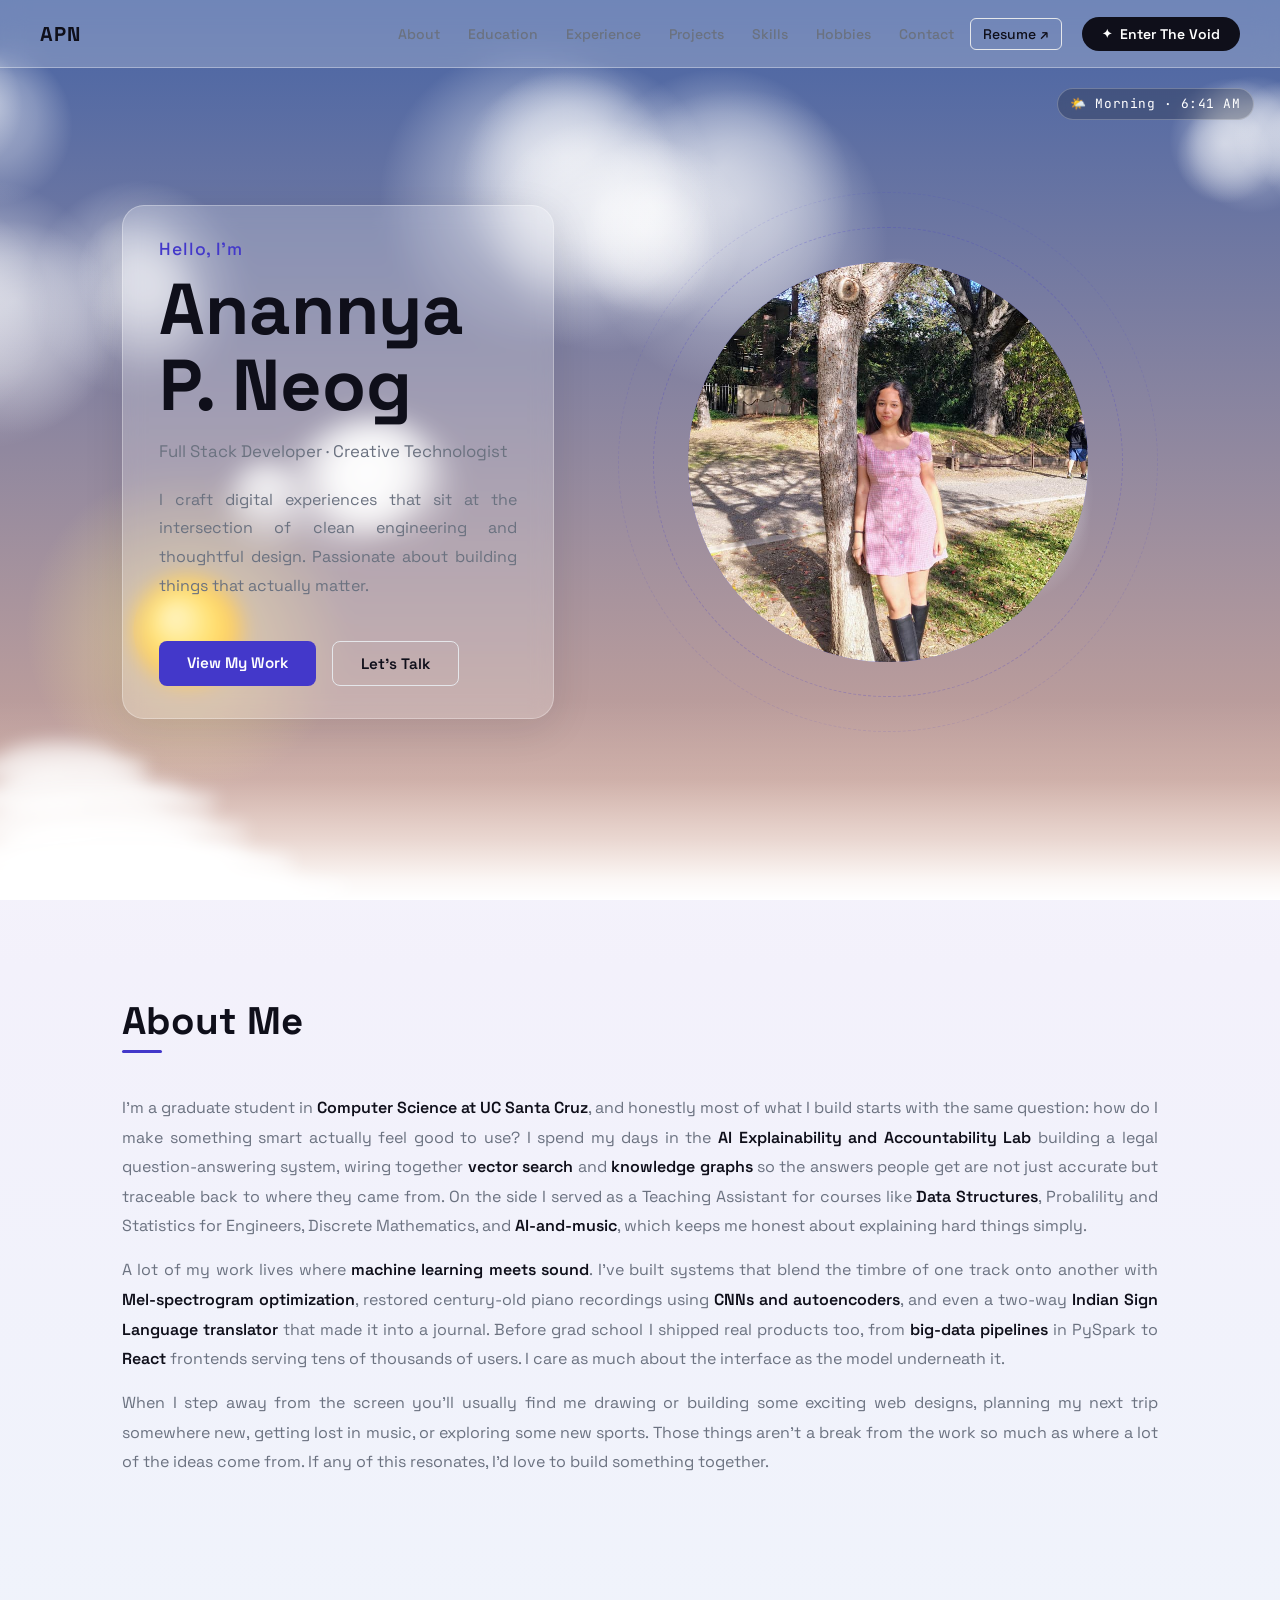
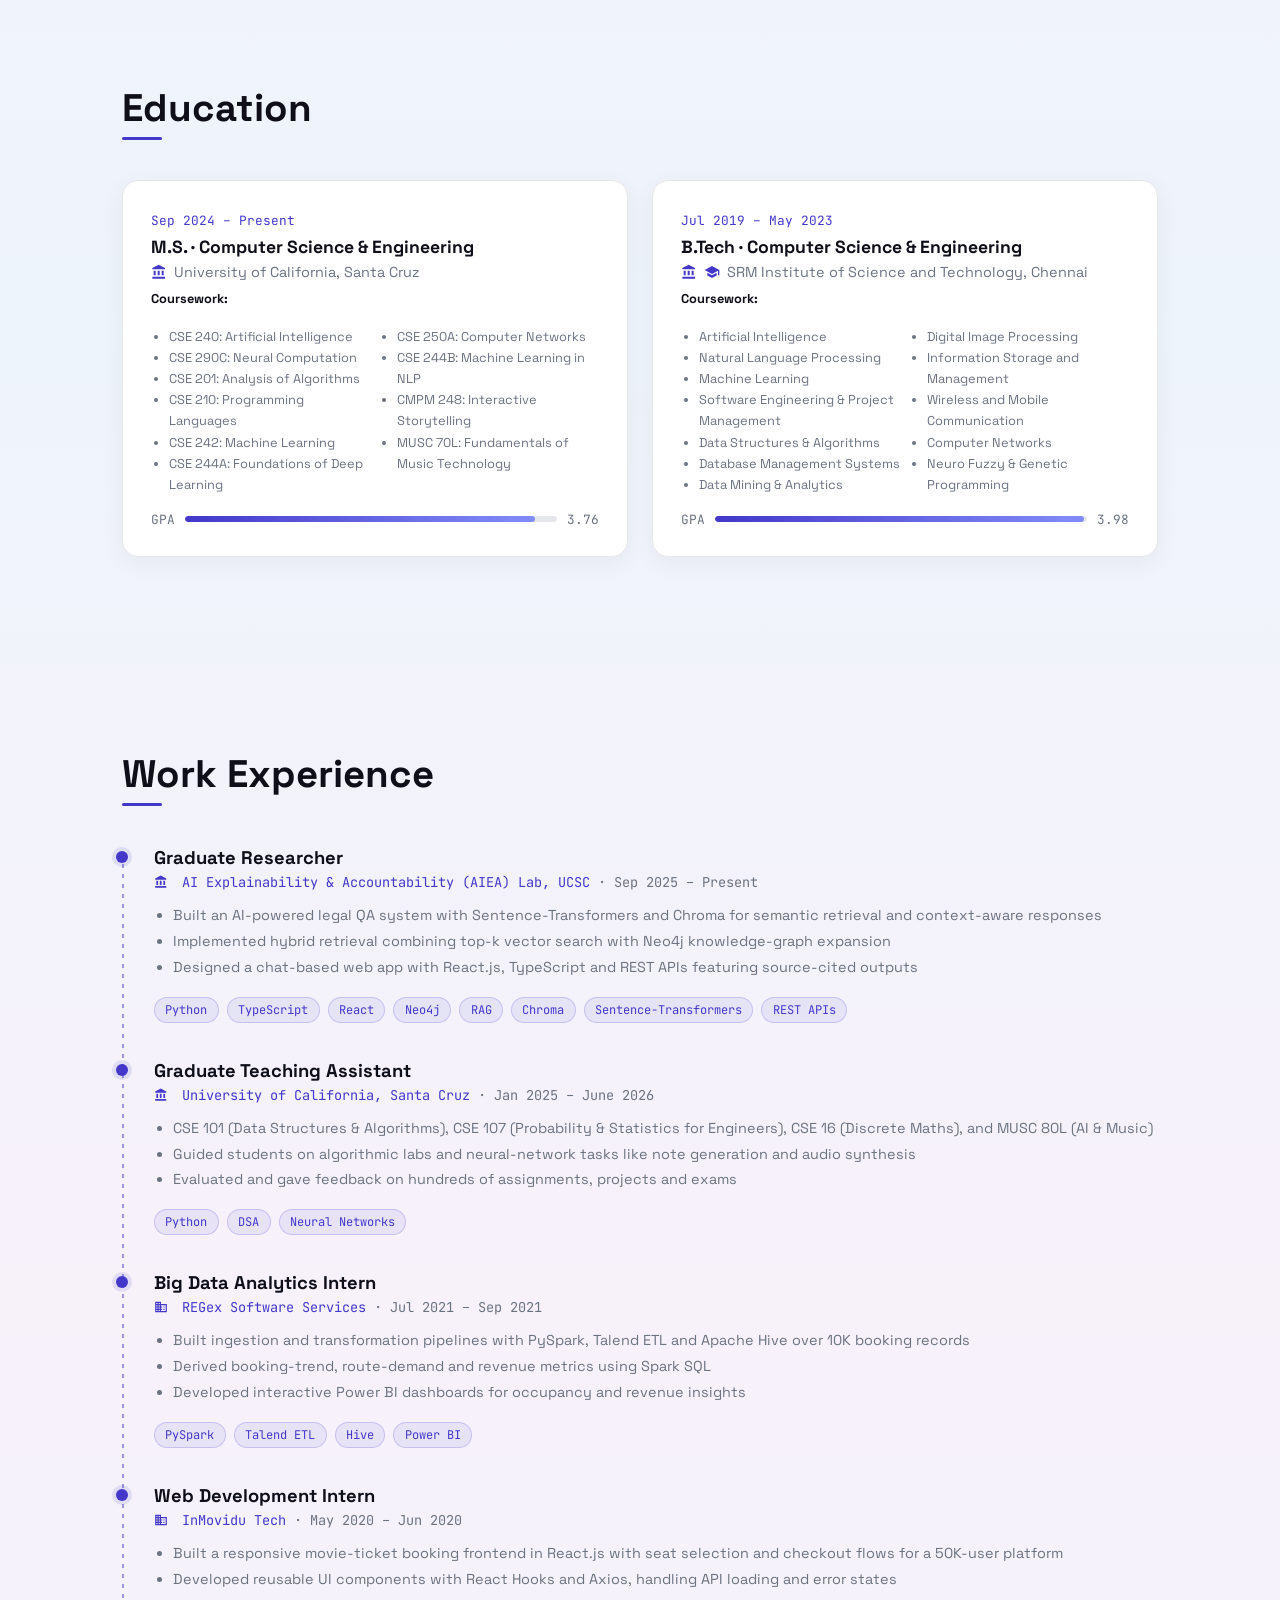
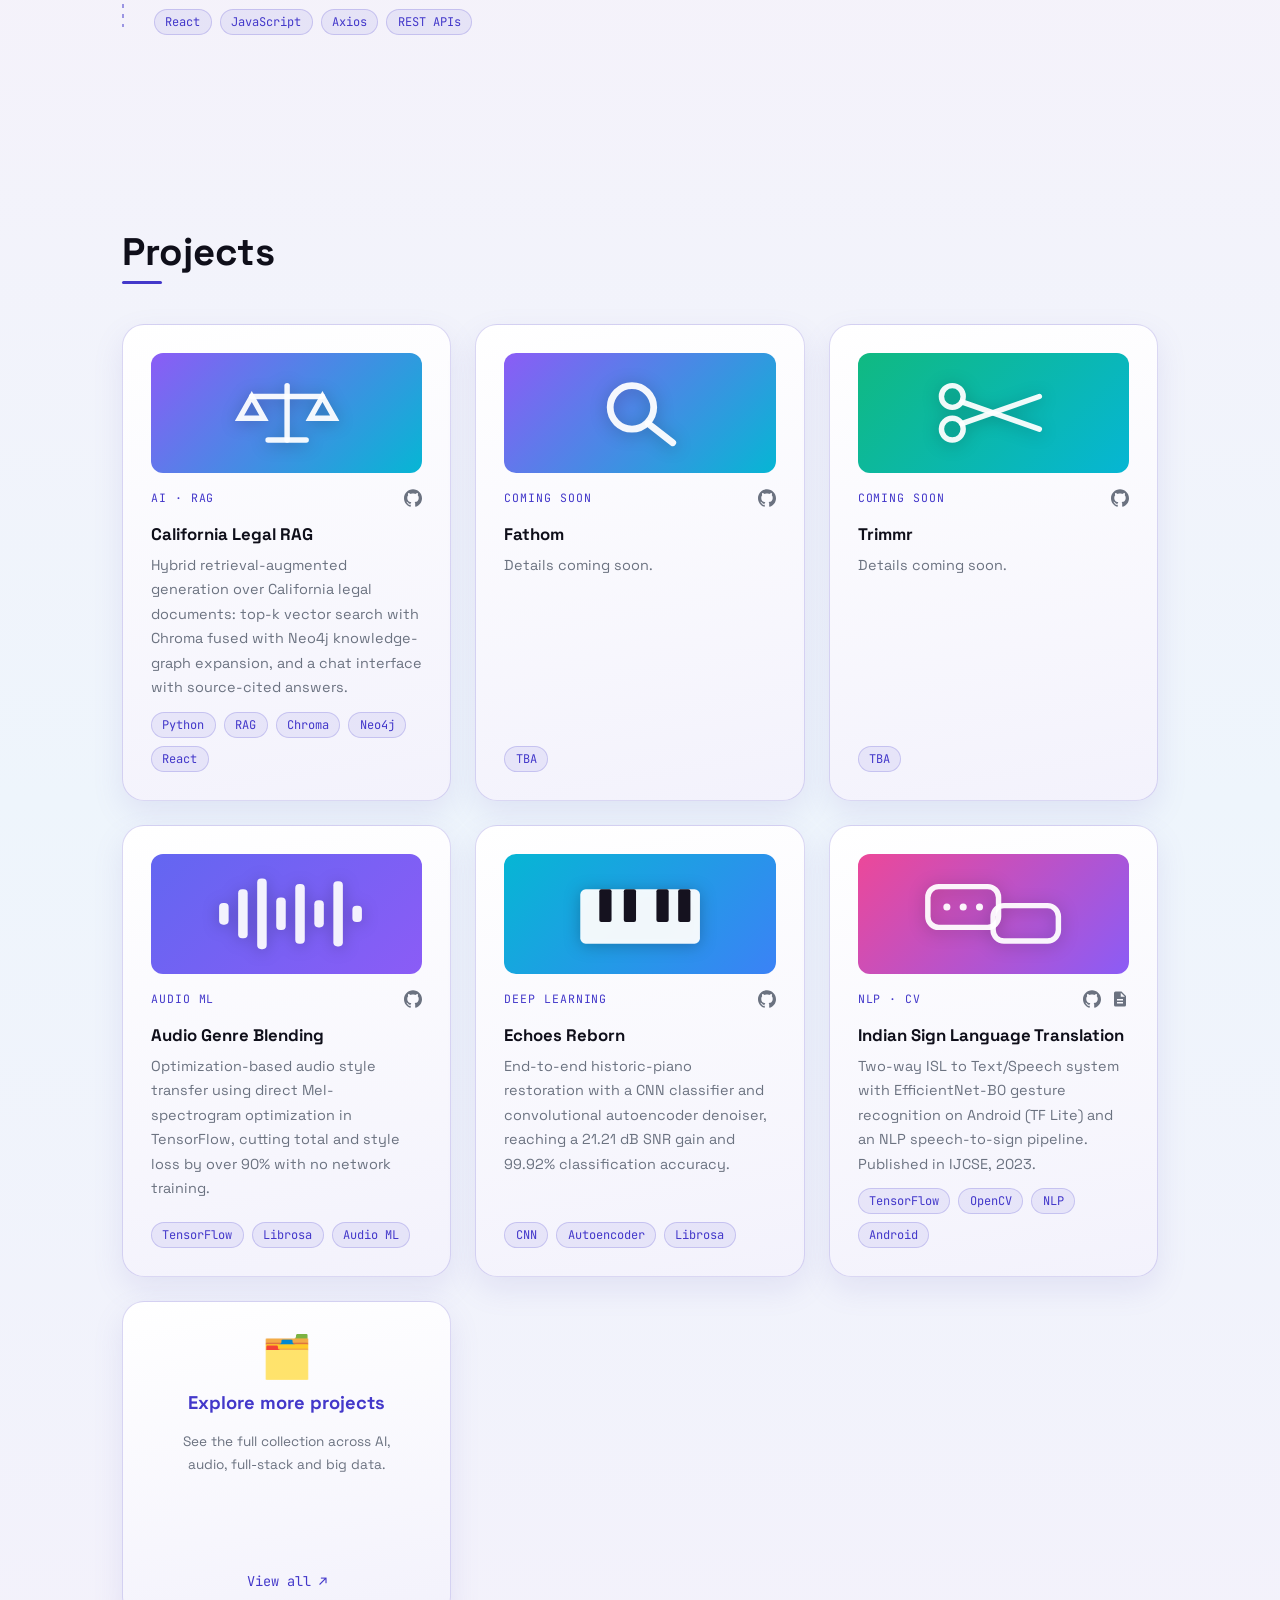
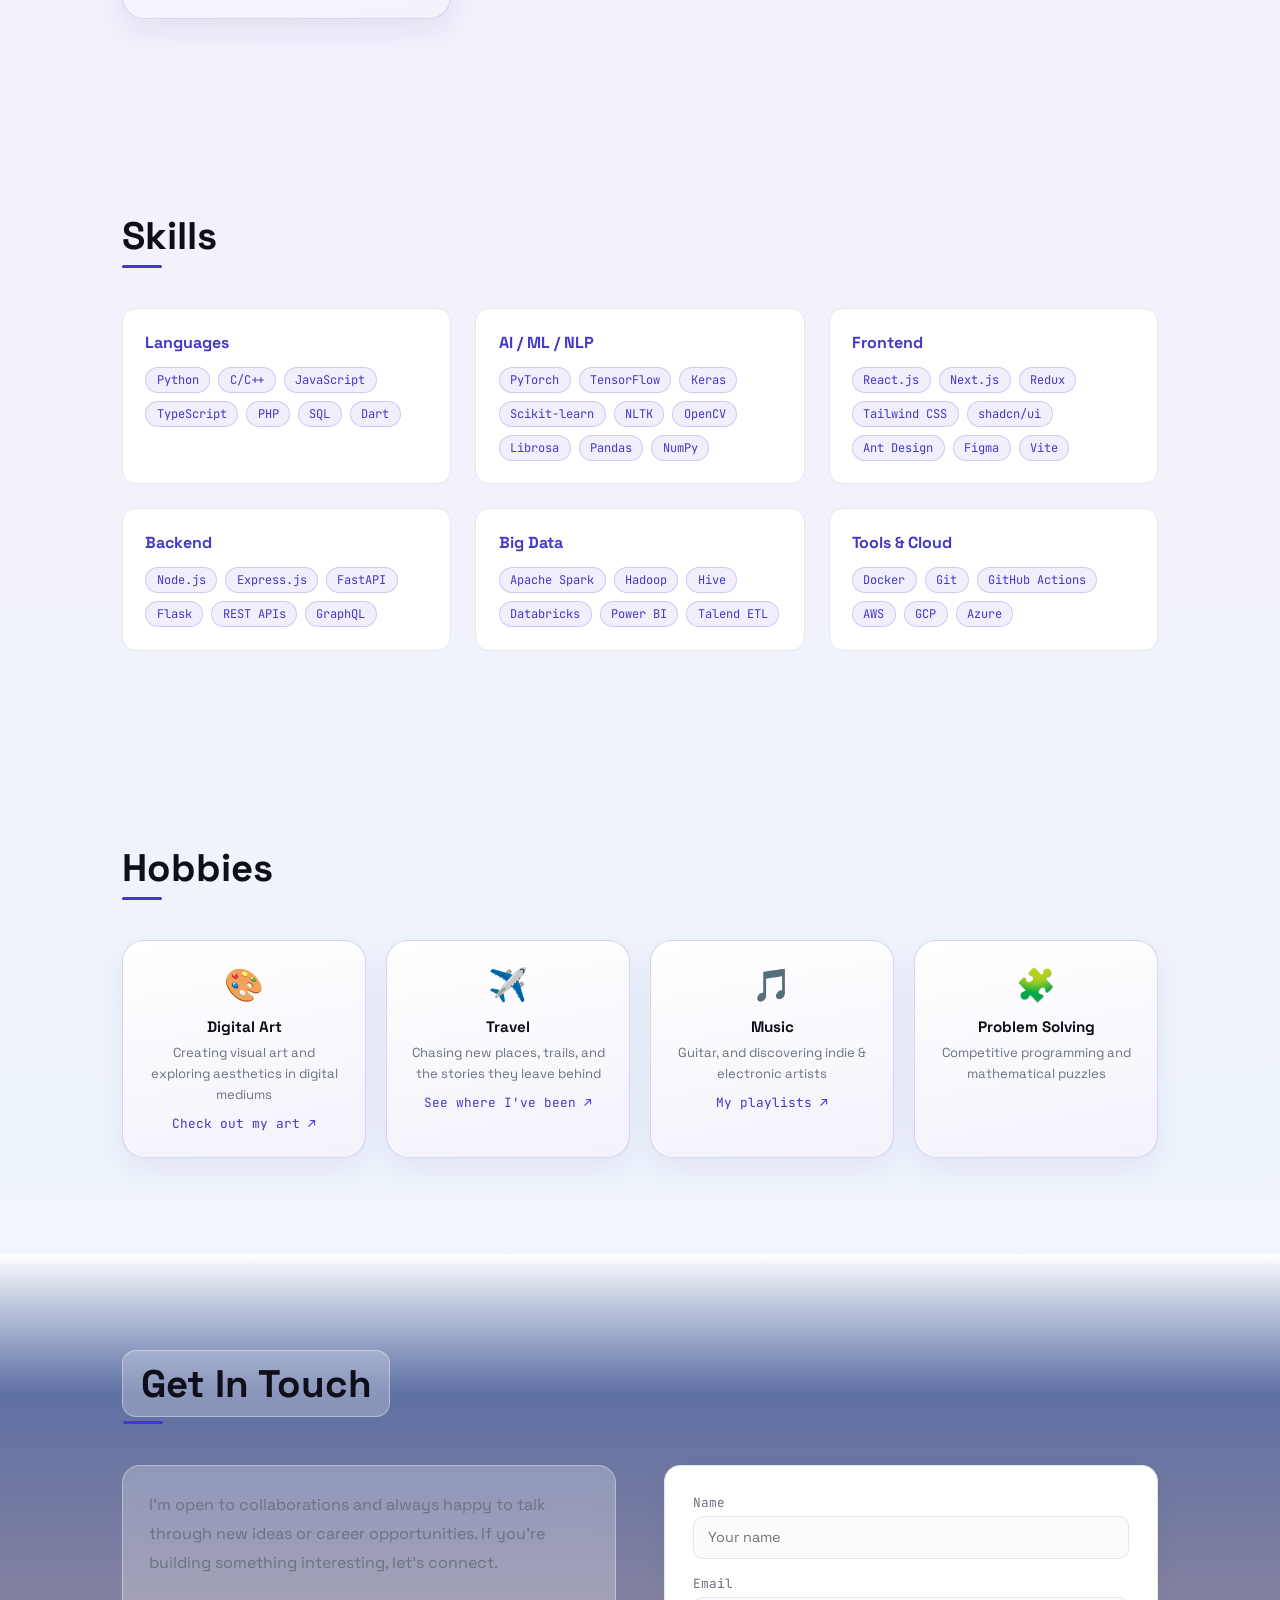
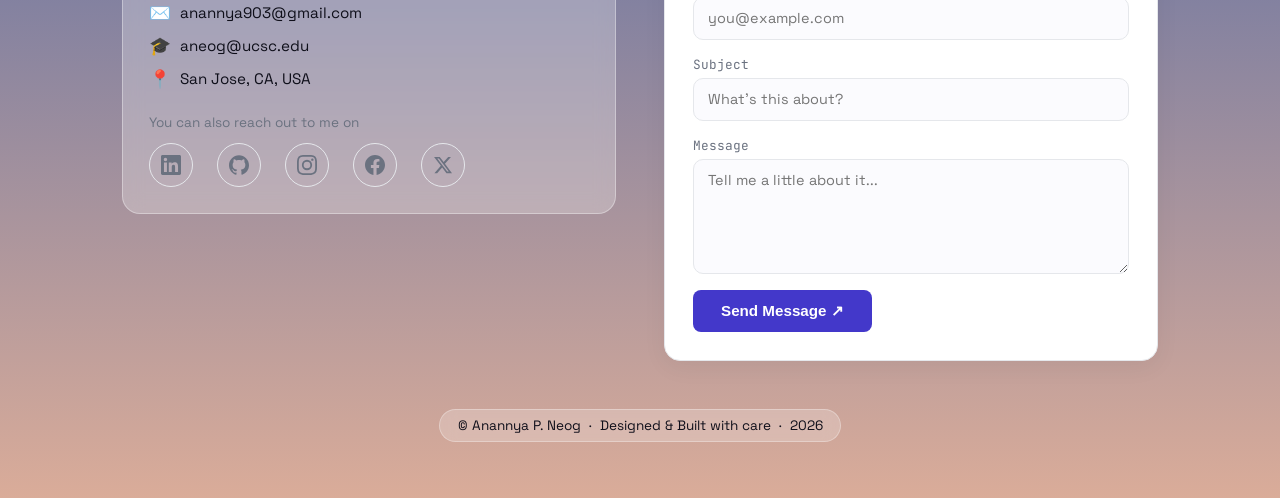
==== commit 9c0158c6: "Fix Void page image-overlay links for California Legal RAG and Audio Genre Blending Their GitHub ico" ====
--- a/index.html
+++ b/index.html
@@ -672,7 +672,7 @@
         <div class="d-project-card d-reveal" data-tilt data-cat="ai nlp">
           <div class="d-project-card__glow"></div>
           <div class="d-project-card__inner">
-            <div class="d-project-card__img d-proj-img--fathom"><a class="d-proj-img-link" href="https://github.com/anannyapriya" target="_blank" aria-label="Open on GitHub"></a>
+            <div class="d-project-card__img d-proj-img--fathom"><a class="d-proj-img-link" href="https://github.com/aashu-27R/CALIFORNIA-LEGAL-RAG.git" target="_blank" aria-label="Open on GitHub"></a>
               <svg viewBox="0 0 120 60" fill="none" stroke="rgba(255,255,255,0.94)" stroke-width="4" stroke-linecap="round"><line x1="60" y1="10" x2="60" y2="50"/><line x1="34" y1="18" x2="86" y2="18"/><path d="M34 18l-9 16h18z"/><path d="M86 18l-9 16h18z"/><line x1="46" y1="50" x2="74" y2="50"/></svg>
             </div>
             <div class="d-project-card__top">
@@ -723,7 +723,7 @@
         <div class="d-project-card d-reveal" data-tilt data-cat="ai audio">
           <div class="d-project-card__glow"></div>
           <div class="d-project-card__inner">
-            <div class="d-project-card__img d-proj-img--audio"><a class="d-proj-img-link" href="https://github.com/anannyapriya" target="_blank" aria-label="Open on GitHub"></a>
+            <div class="d-project-card__img d-proj-img--audio"><a class="d-proj-img-link" href="https://github.com/mak372/Audio-Genre-Blending.git" target="_blank" aria-label="Open on GitHub"></a>
               <svg class="d-proj-svg" viewBox="0 0 120 60"><g fill="rgba(255,255,255,0.92)"><rect x="10" y="22" width="7" height="16" rx="3"/><rect x="24" y="12" width="7" height="36" rx="3"/><rect x="38" y="4" width="7" height="52" rx="3"/><rect x="52" y="18" width="7" height="24" rx="3"/><rect x="66" y="8" width="7" height="44" rx="3"/><rect x="80" y="20" width="7" height="20" rx="3"/><rect x="94" y="6" width="7" height="48" rx="3"/><rect x="108" y="24" width="7" height="12" rx="3"/></g></svg>
             </div>
             <div class="d-project-card__top">
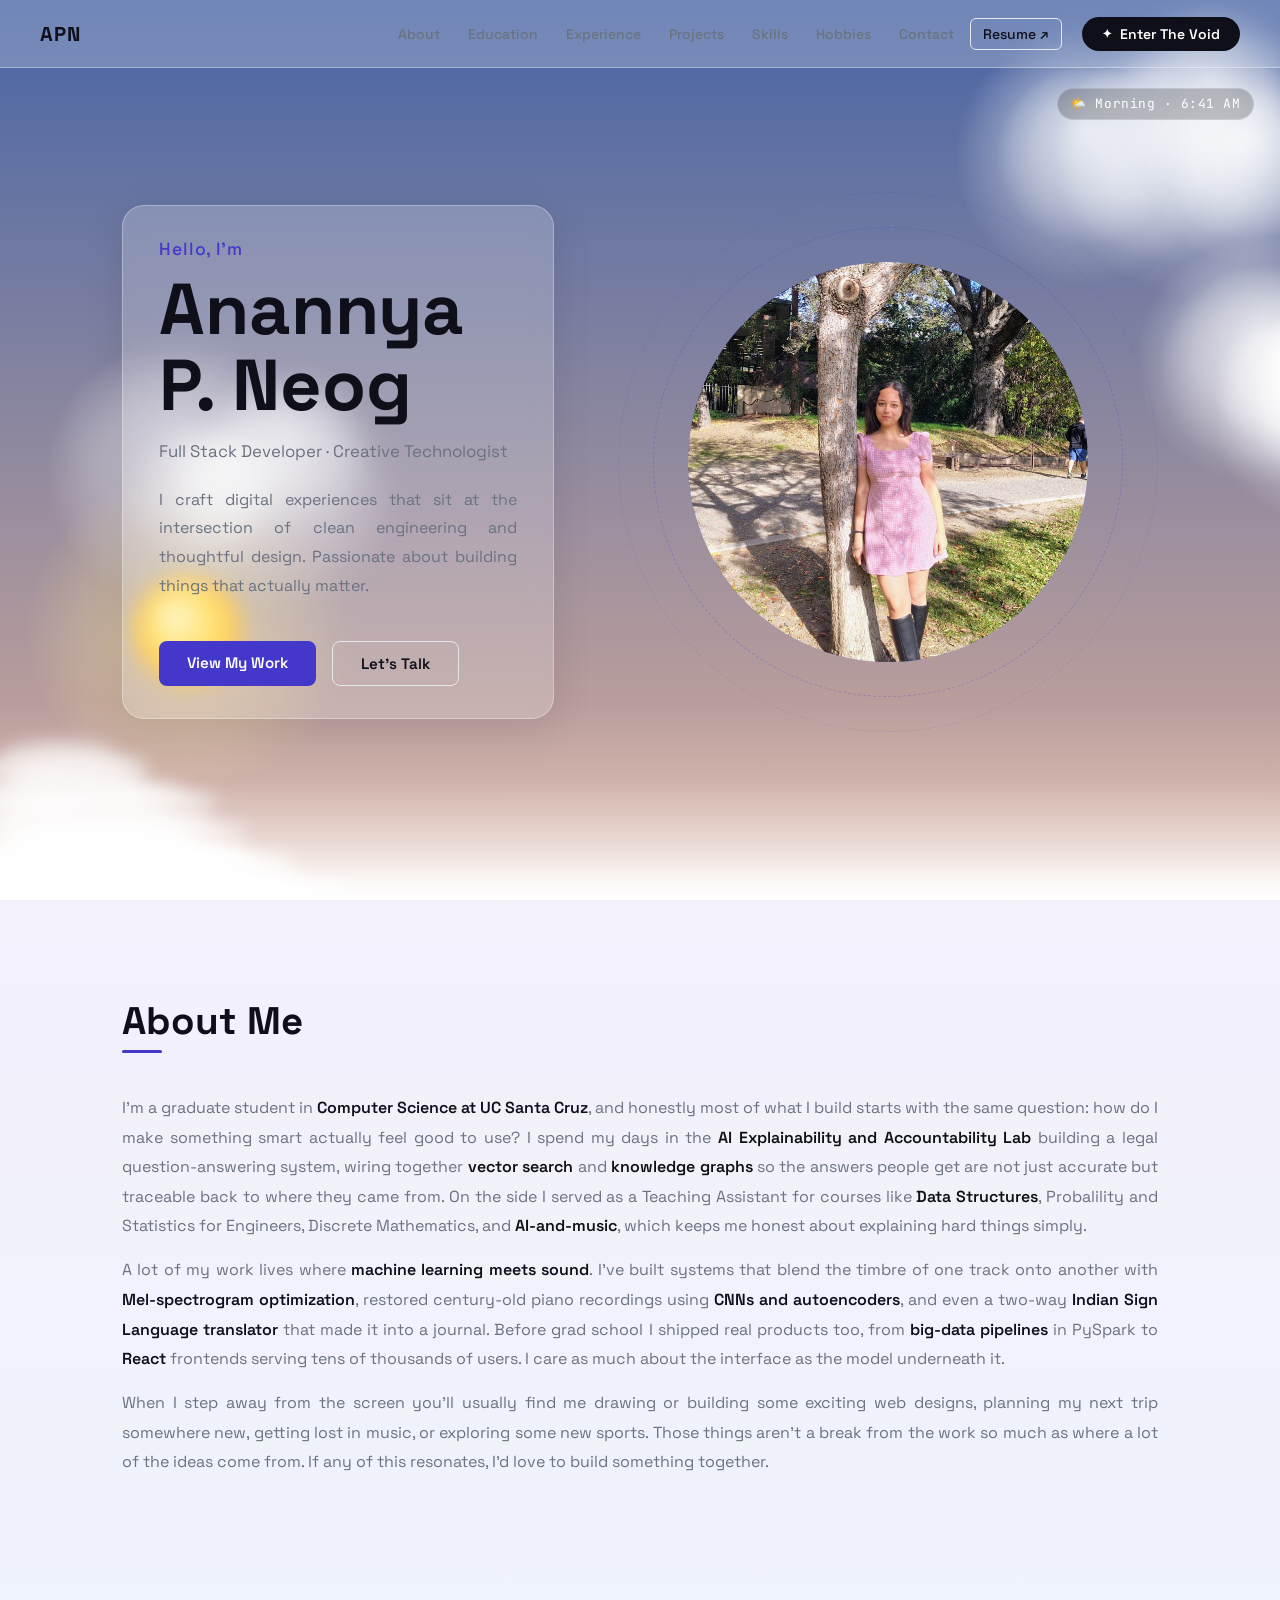
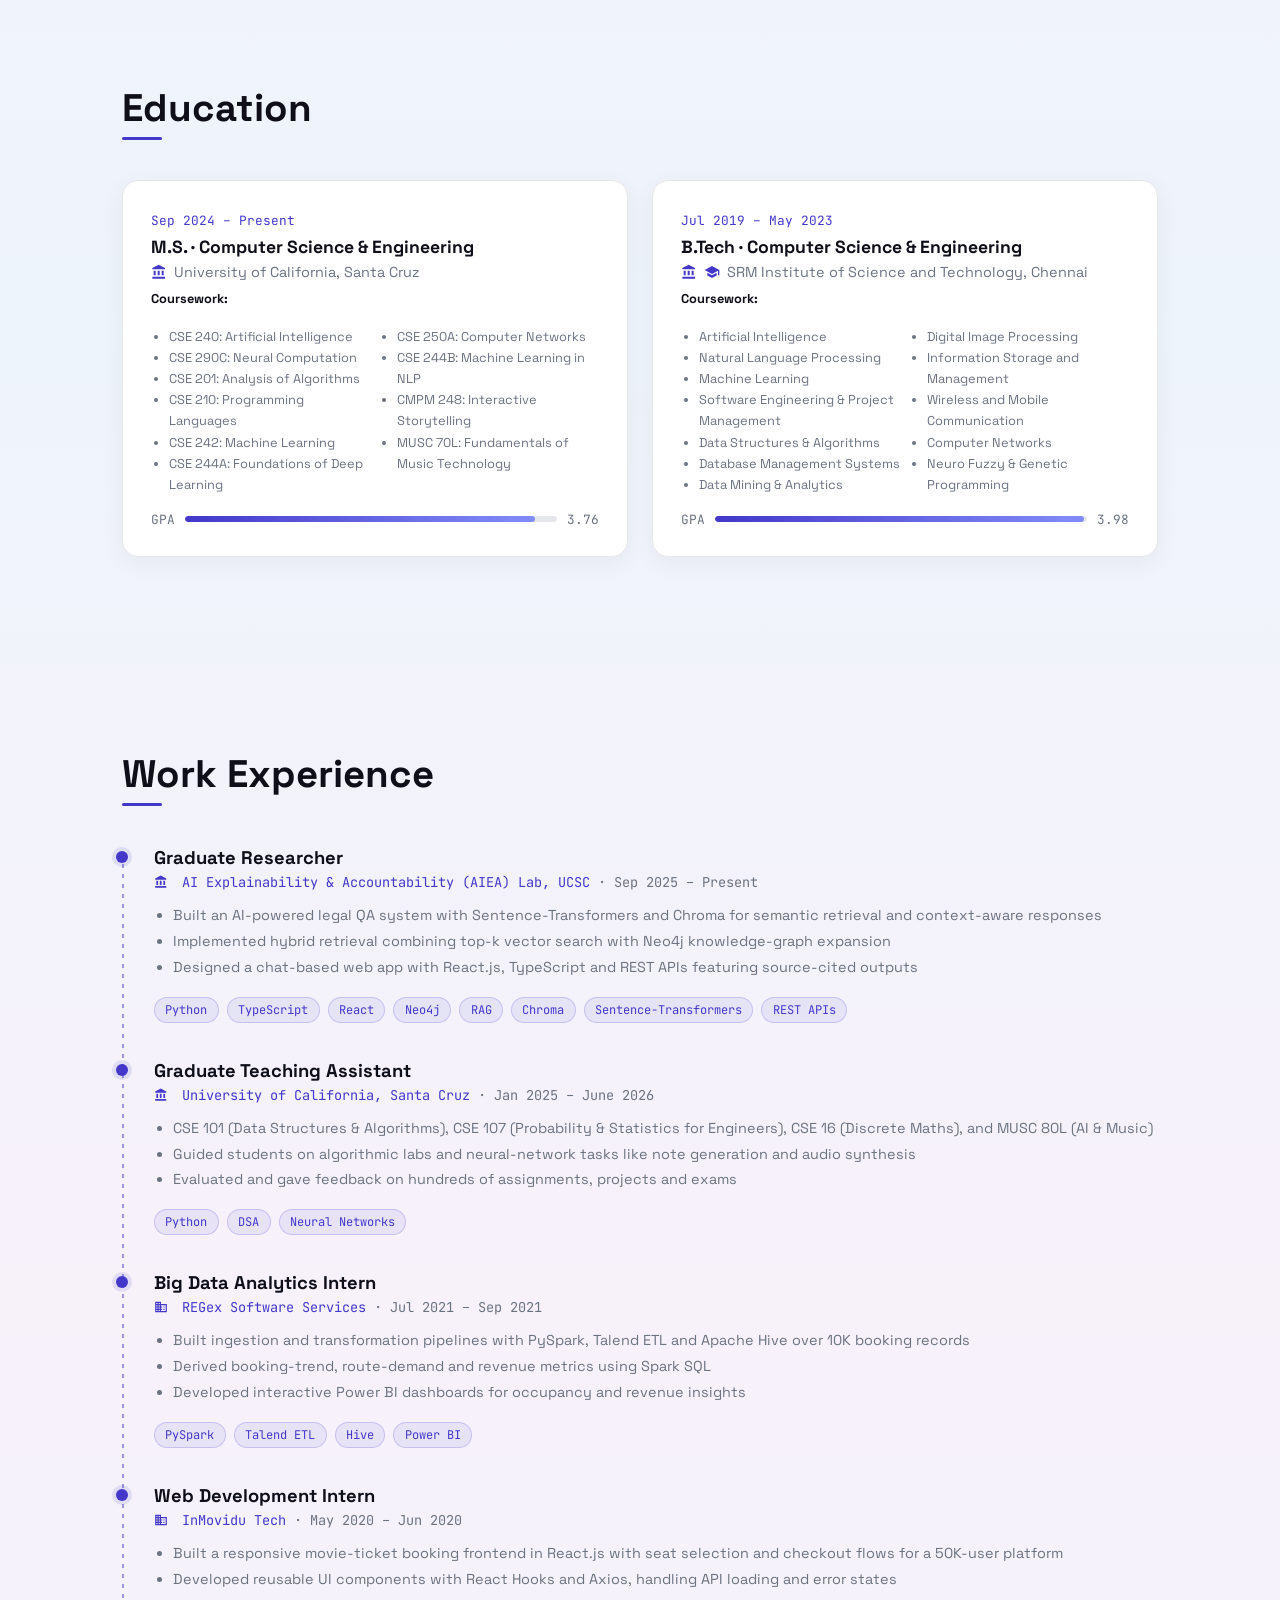
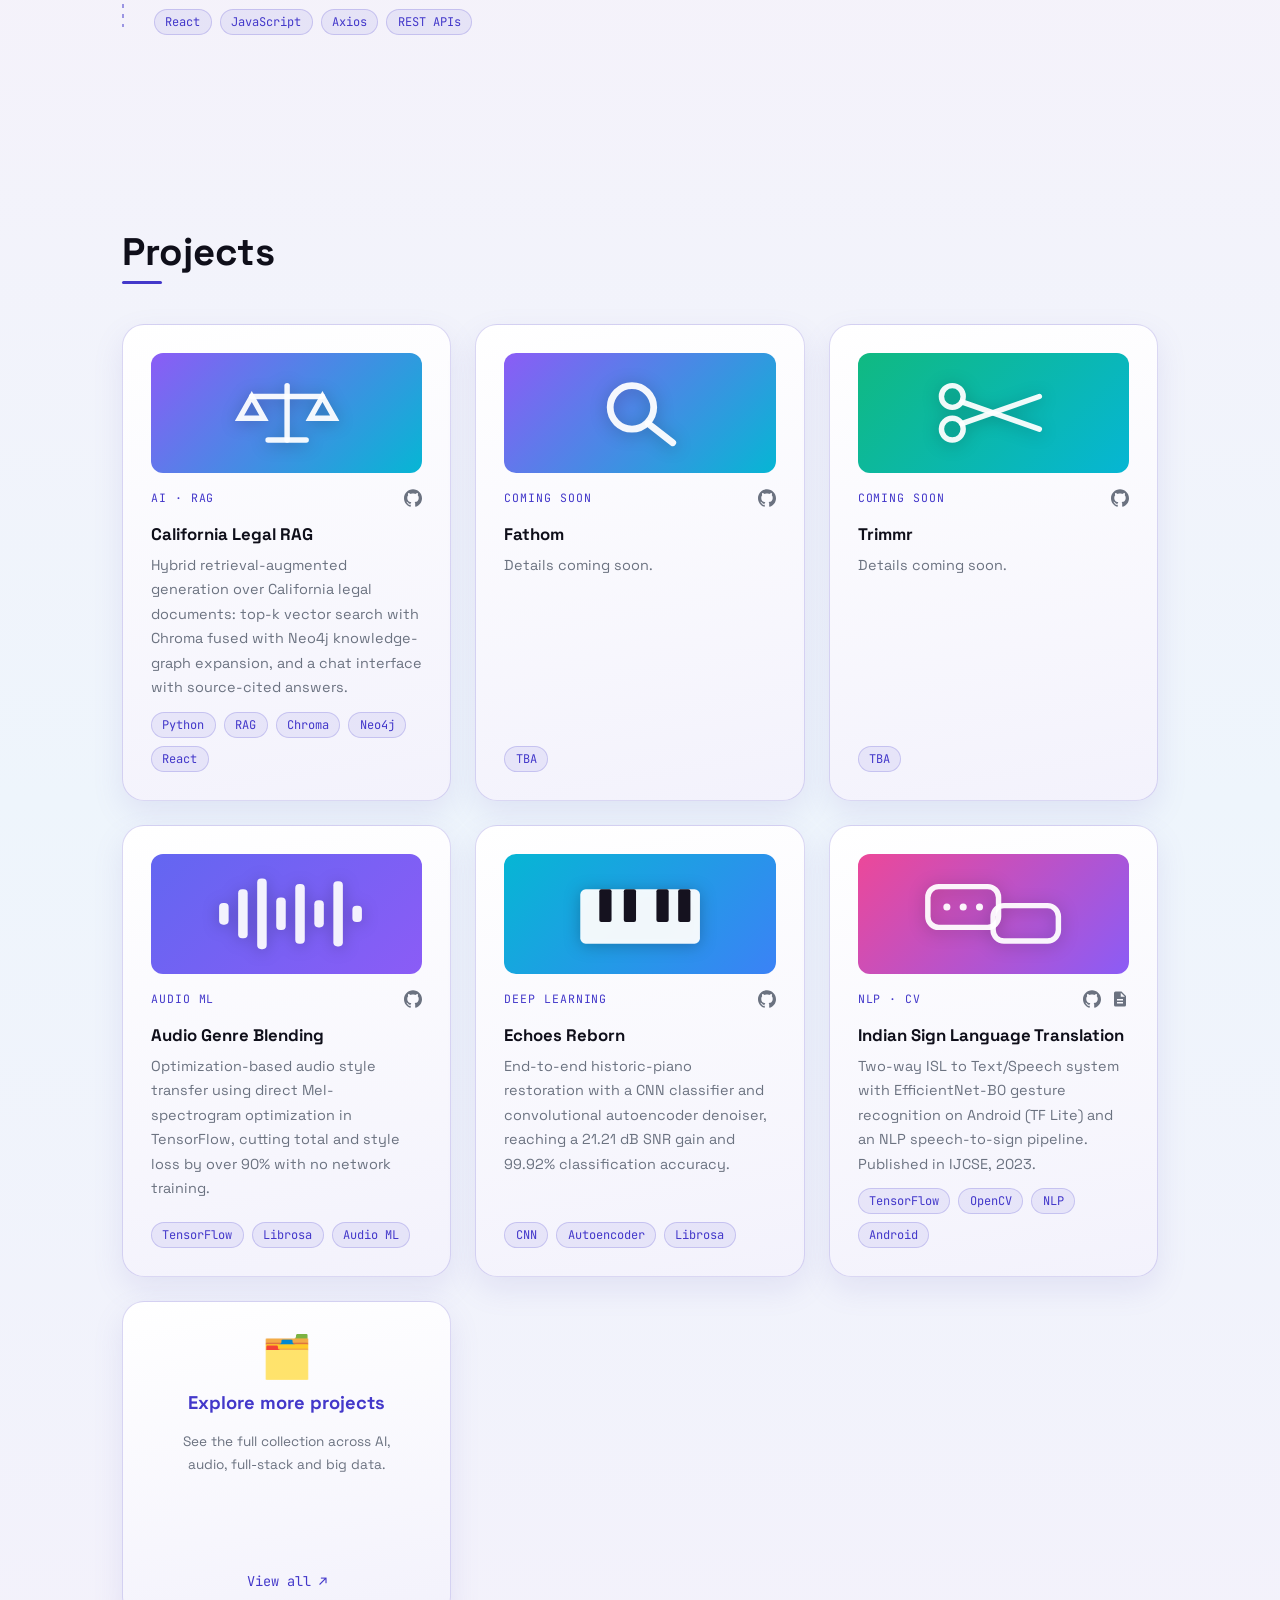
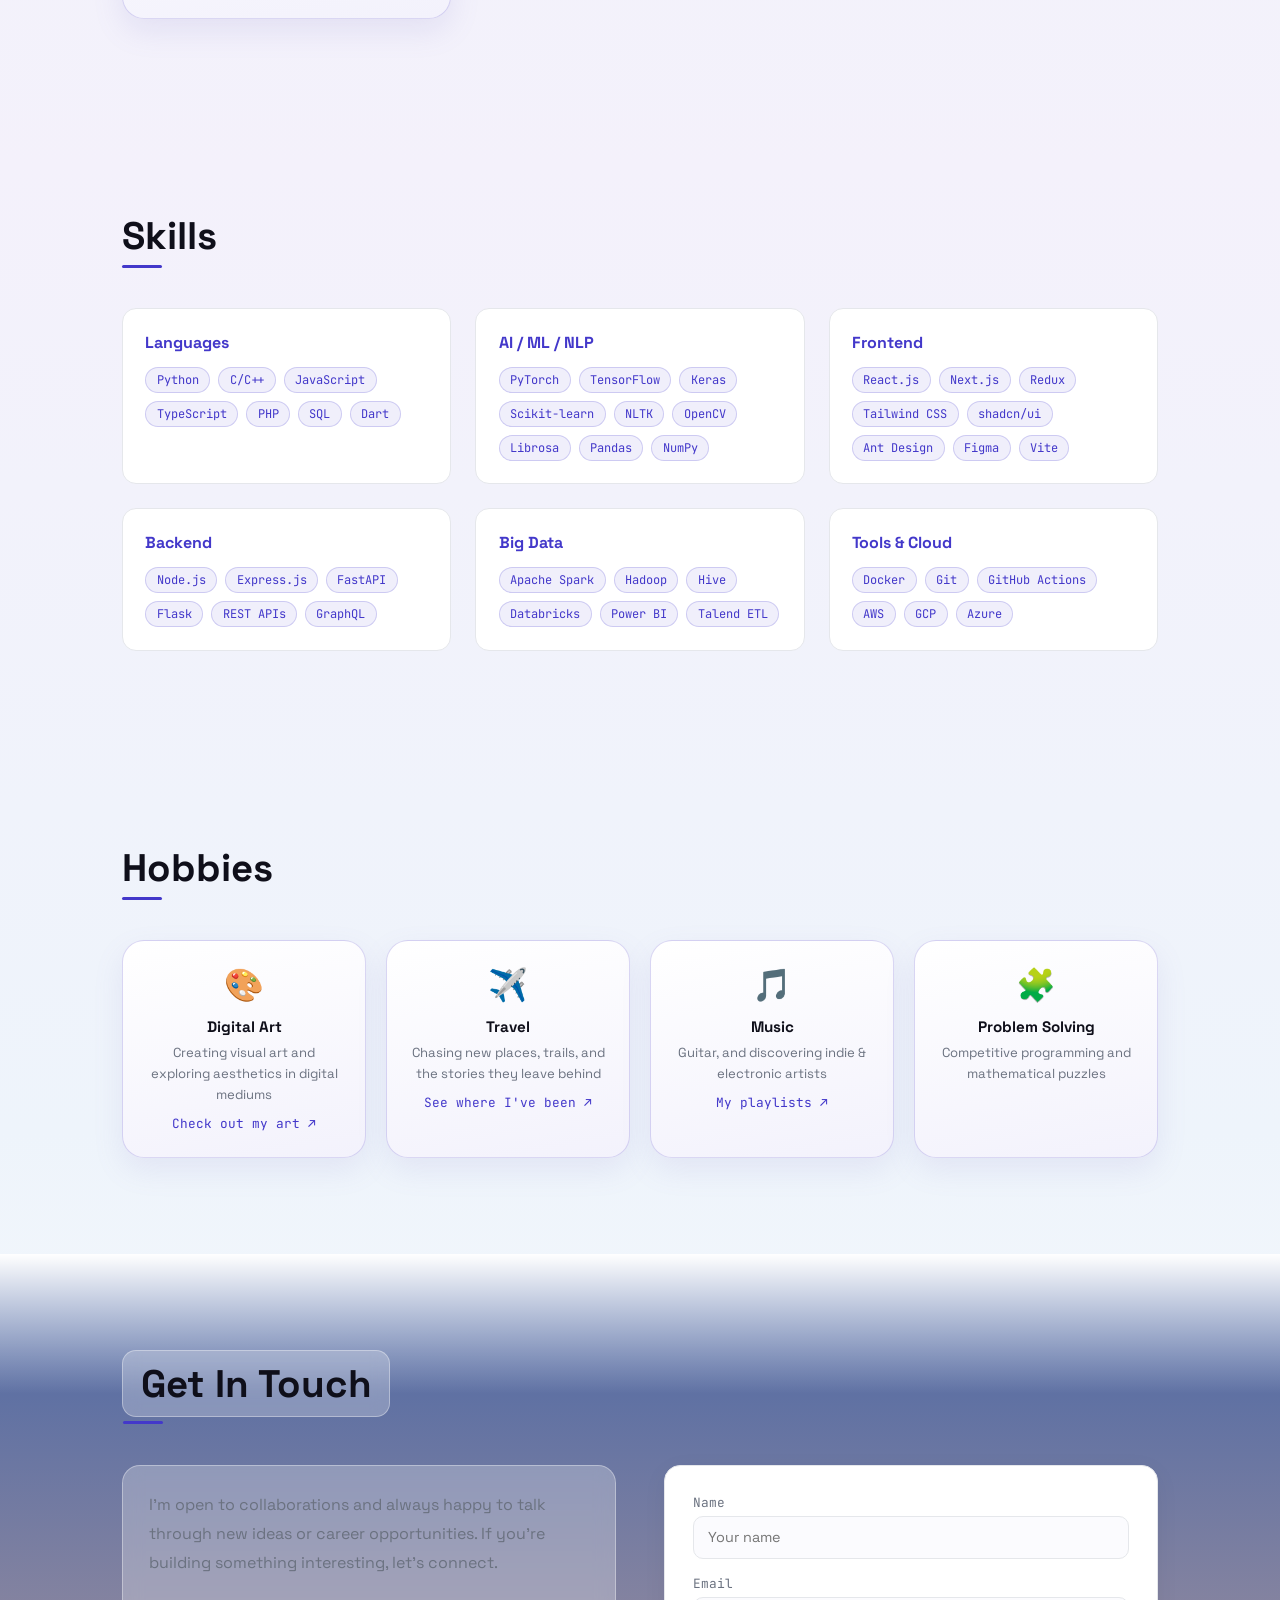
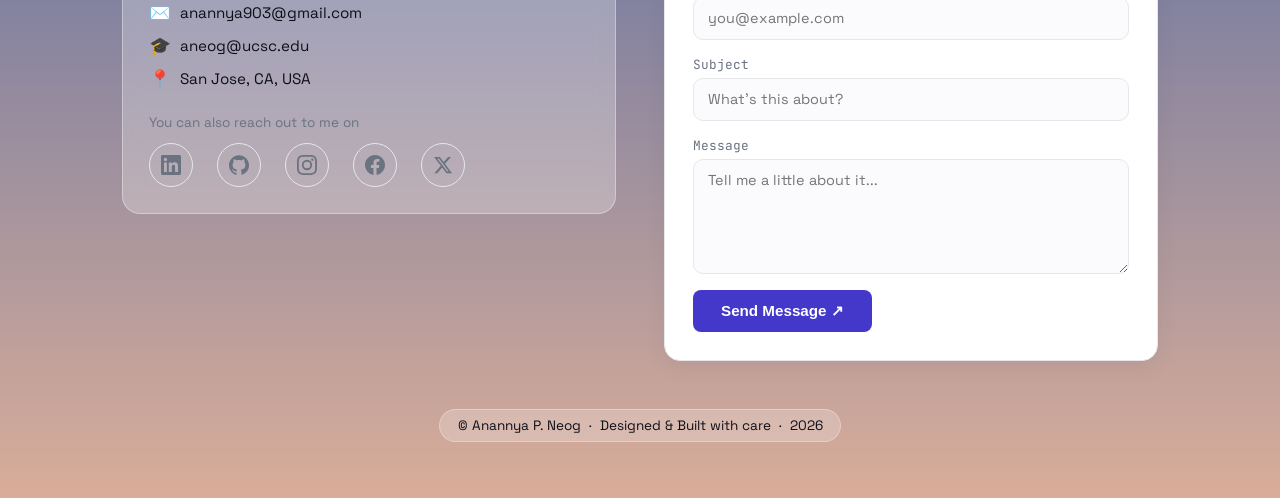
==== commit 13946f8f: "Add private GoatCounter analytics to all pages Tracks views, referrers, country, and device anonymou" ====
--- a/index.html
+++ b/index.html
@@ -1529,5 +1529,6 @@
     btn.addEventListener('click', launchRocket);
   })();
 </script>
+<script data-goatcounter="https://anannyapriya.goatcounter.com/count" async src="//gc.zgo.at/count.js"></script>
 </body>
 </html>
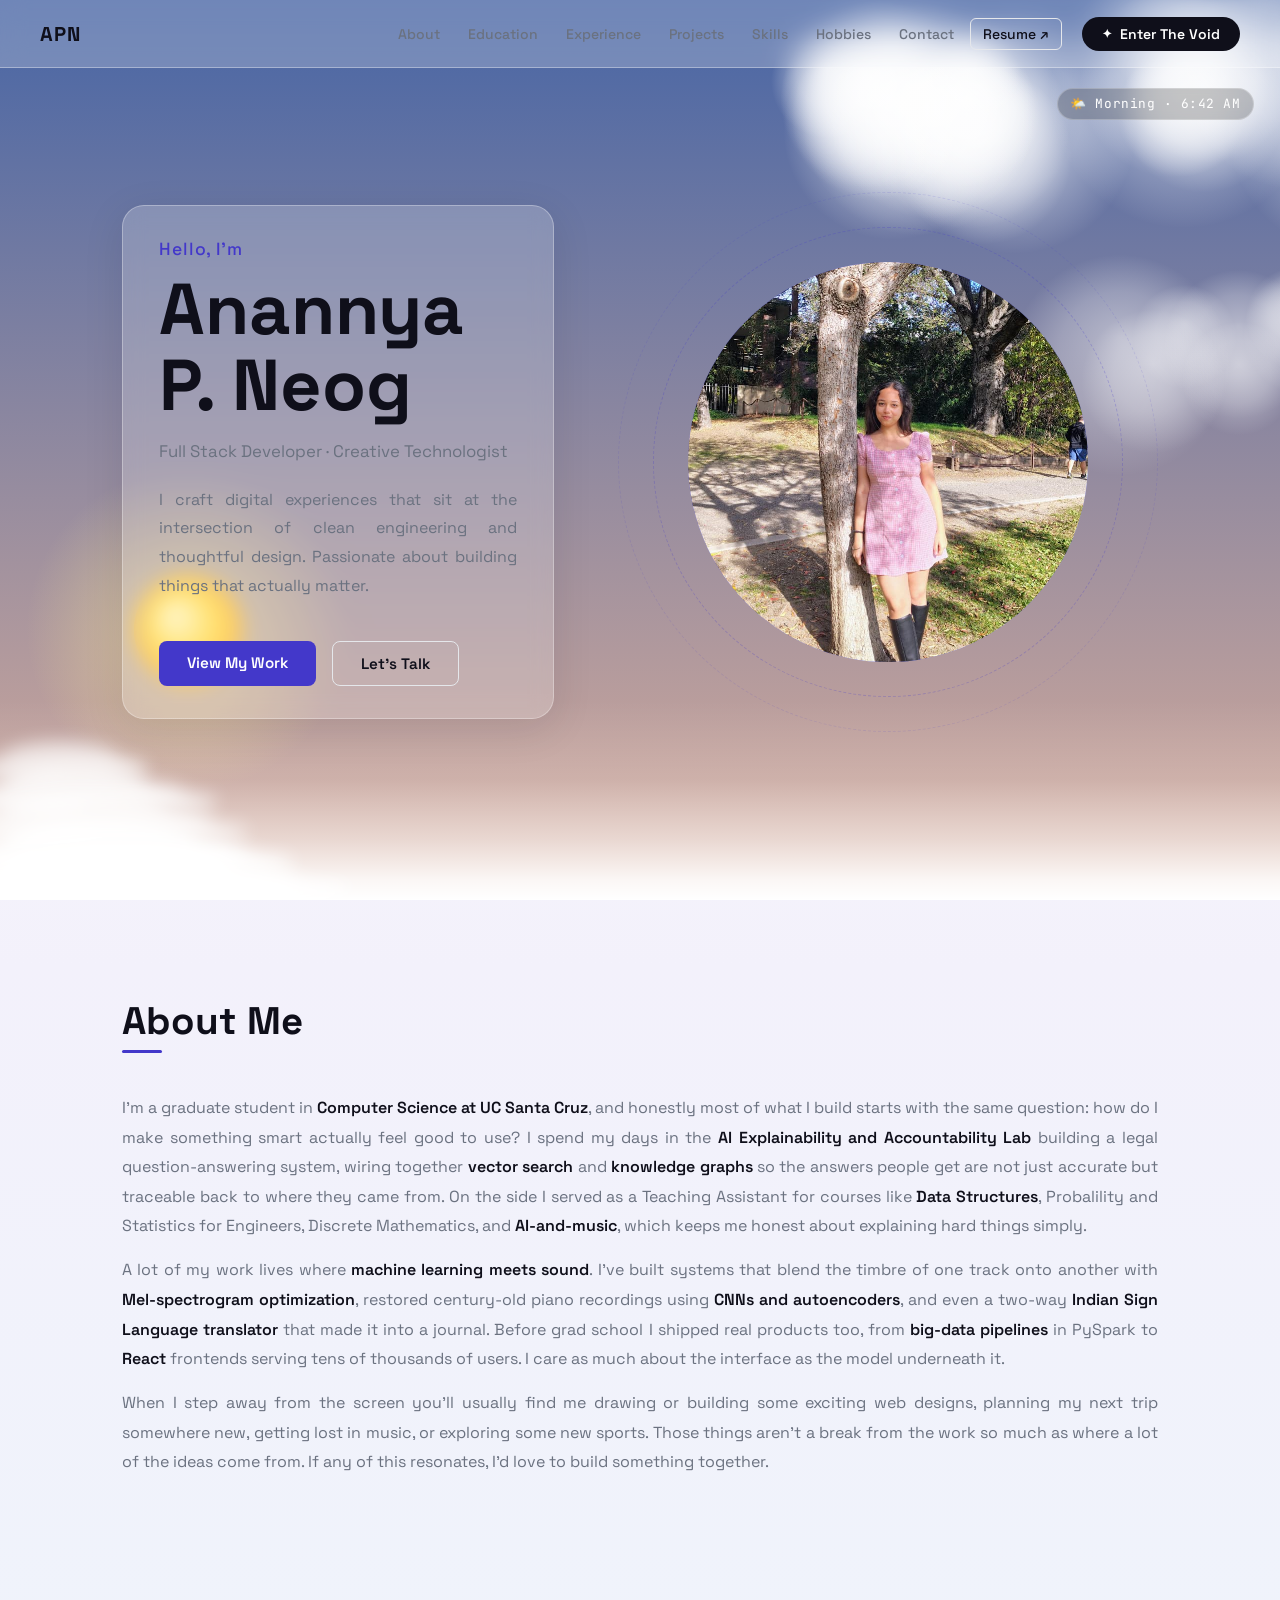
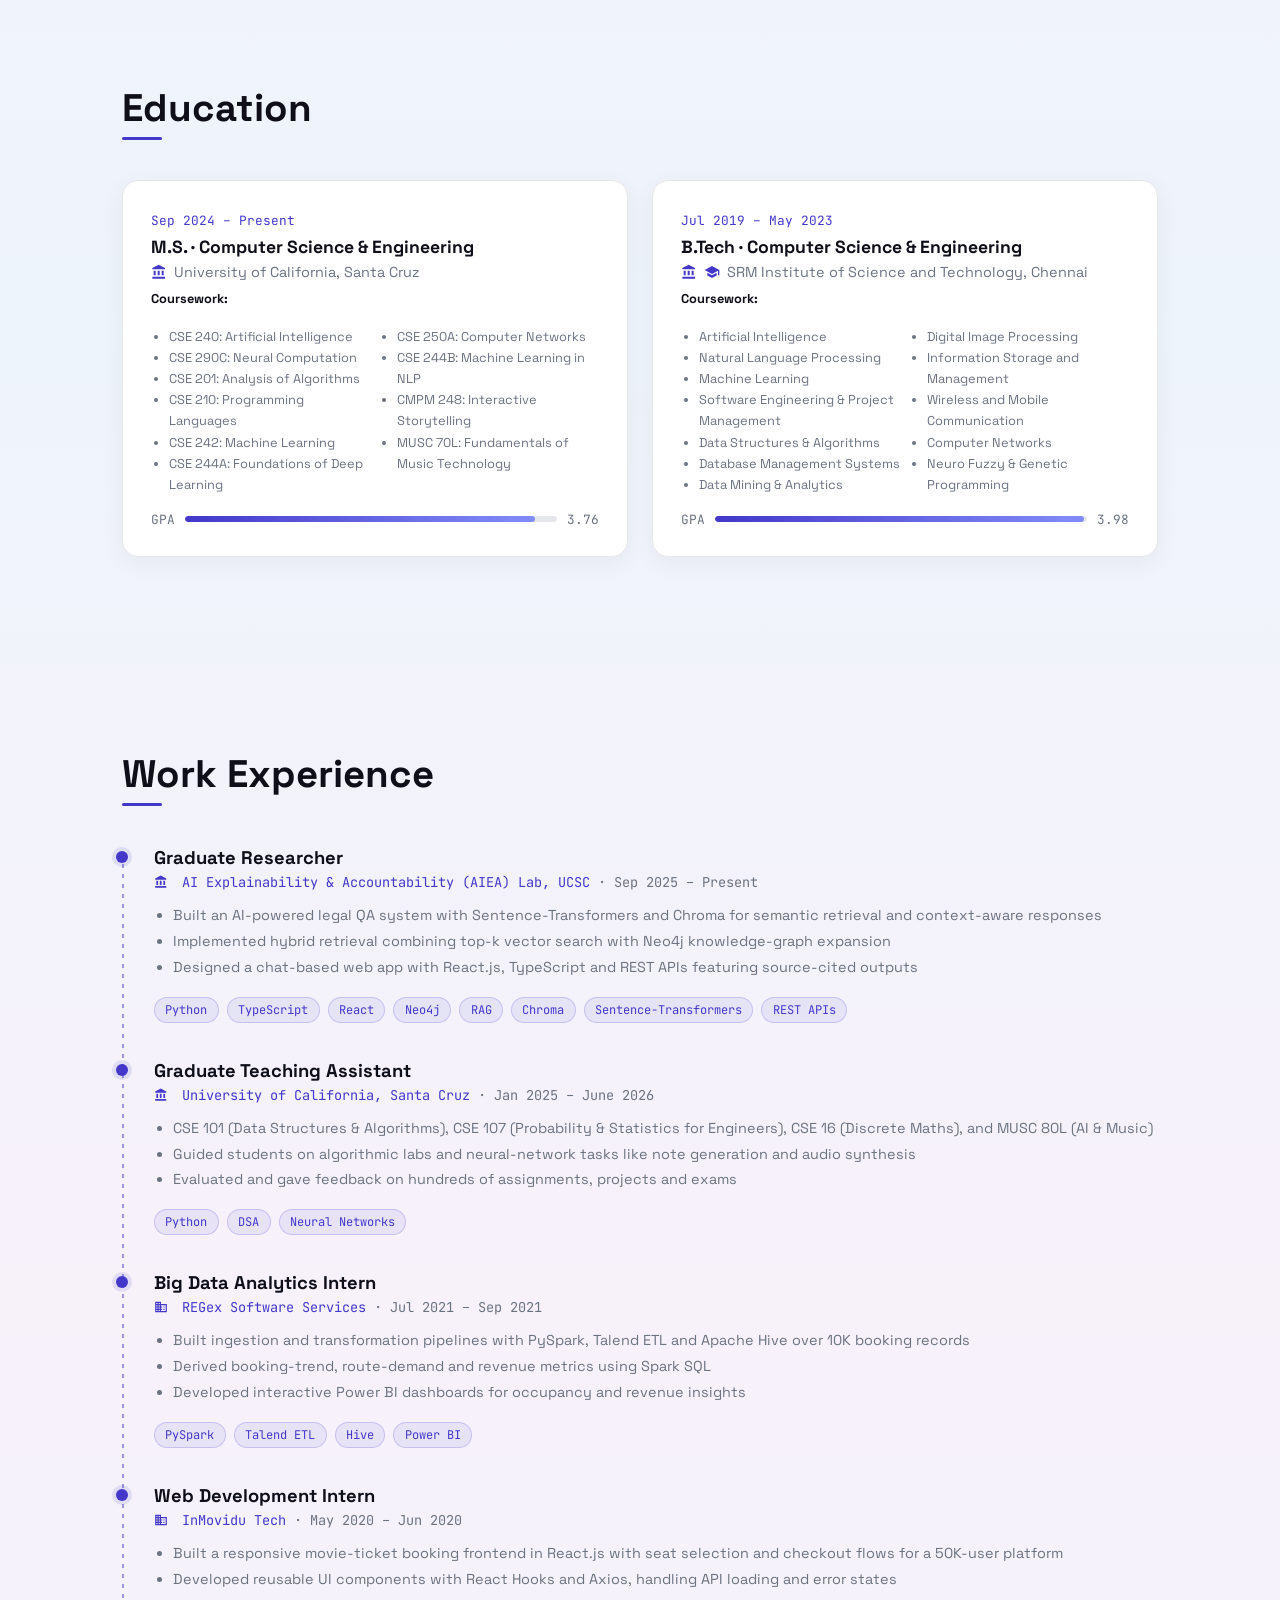
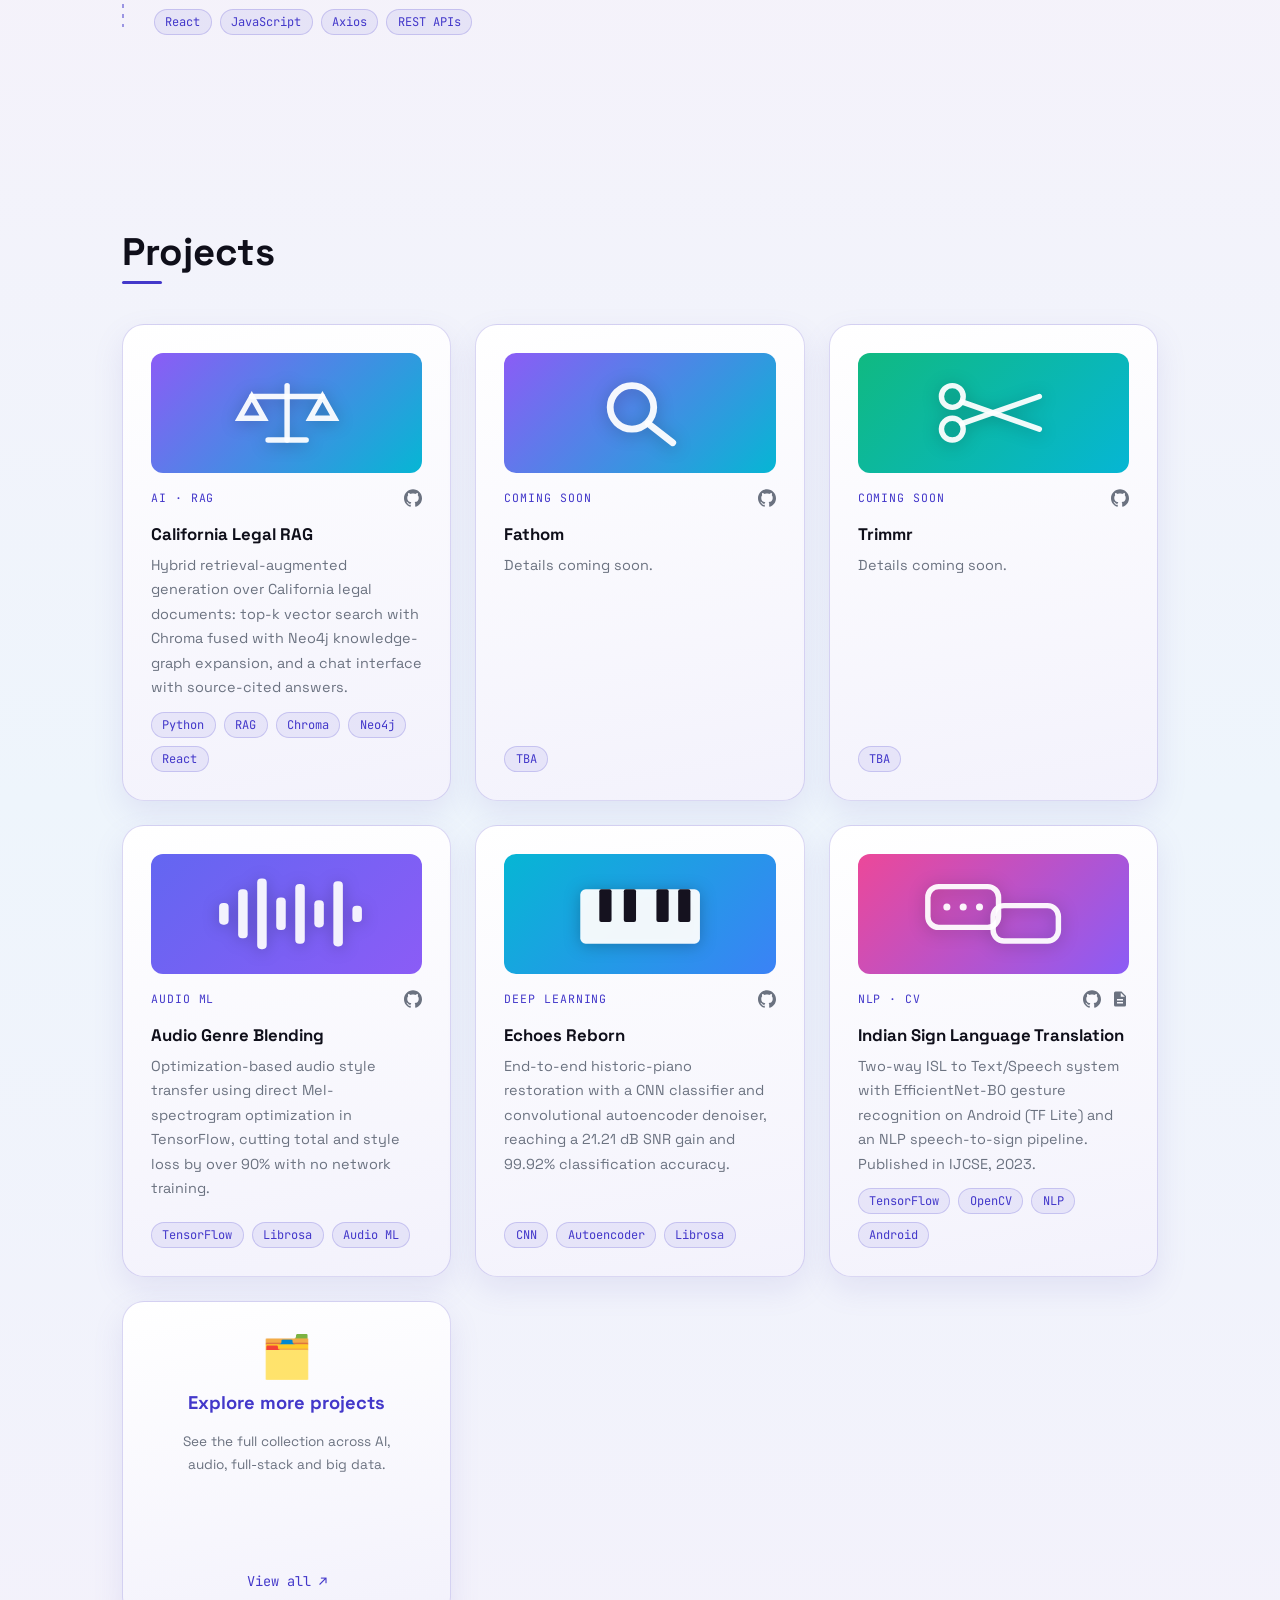
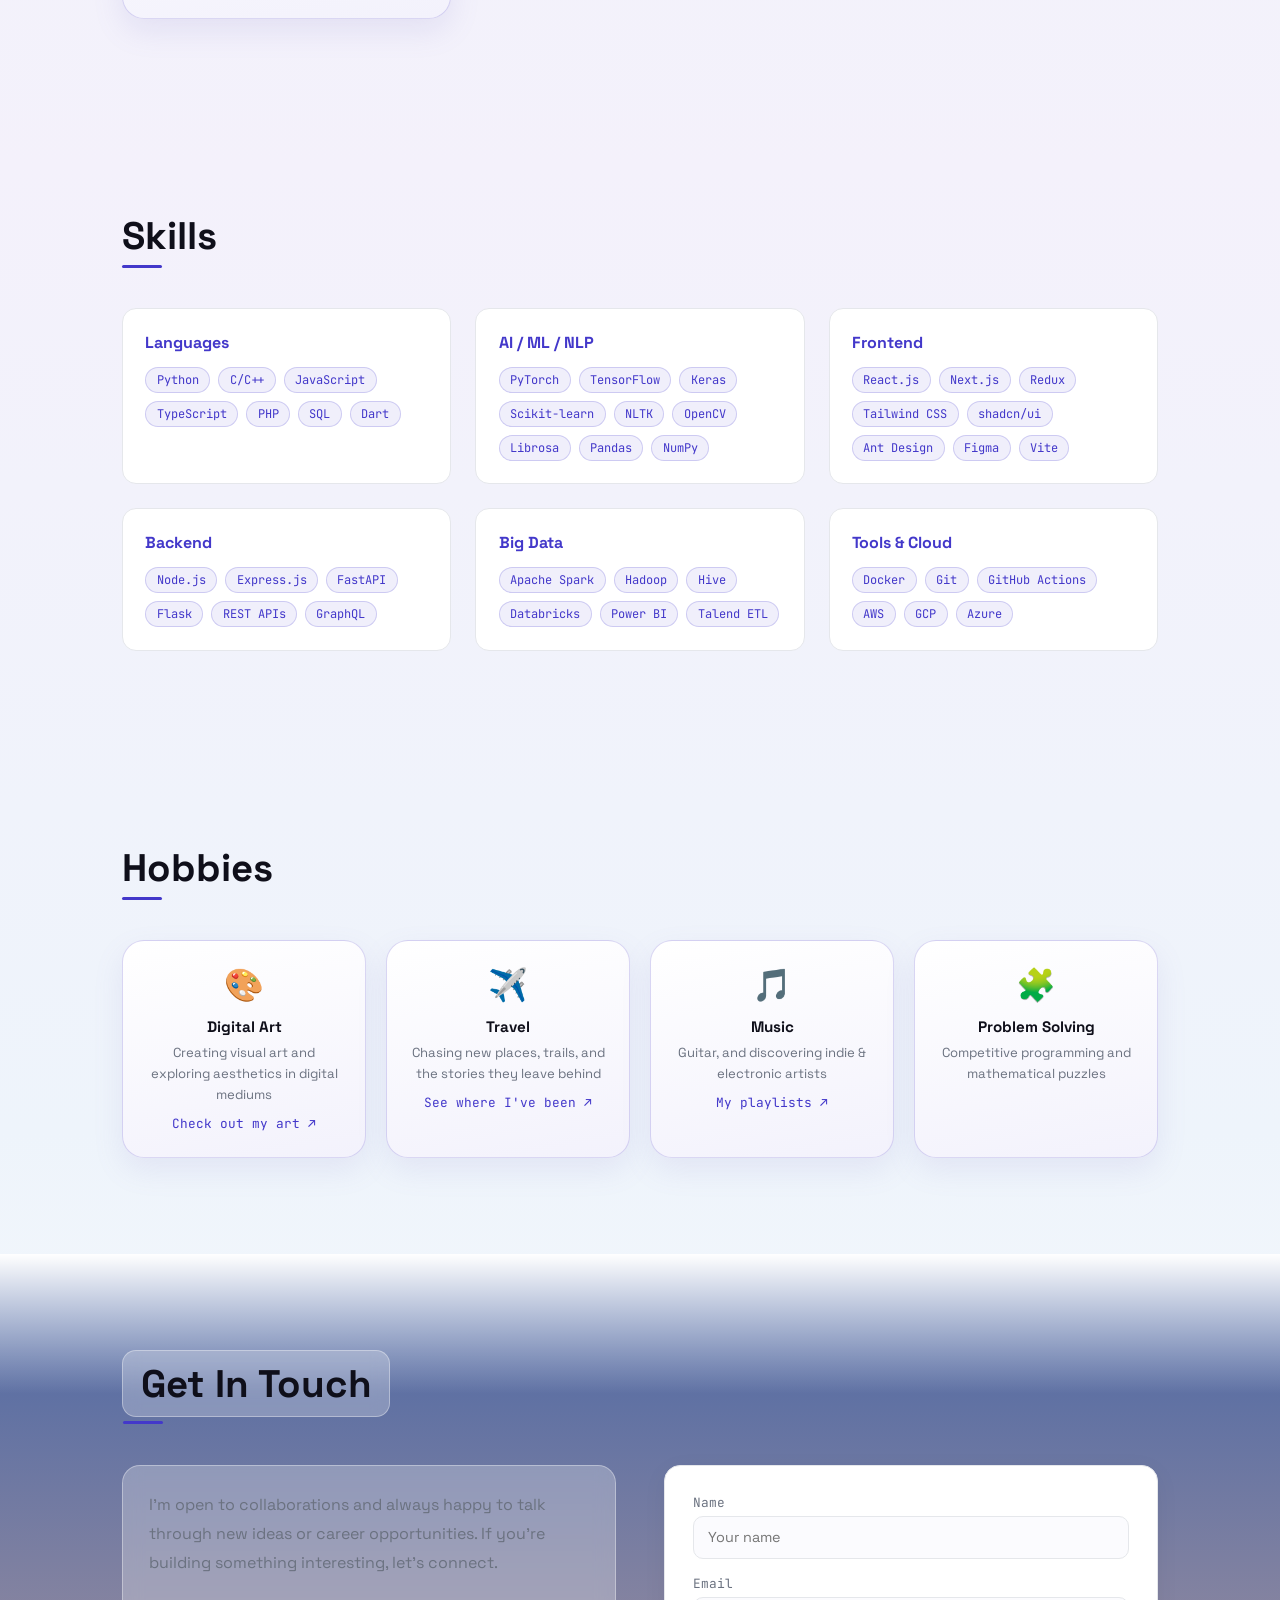
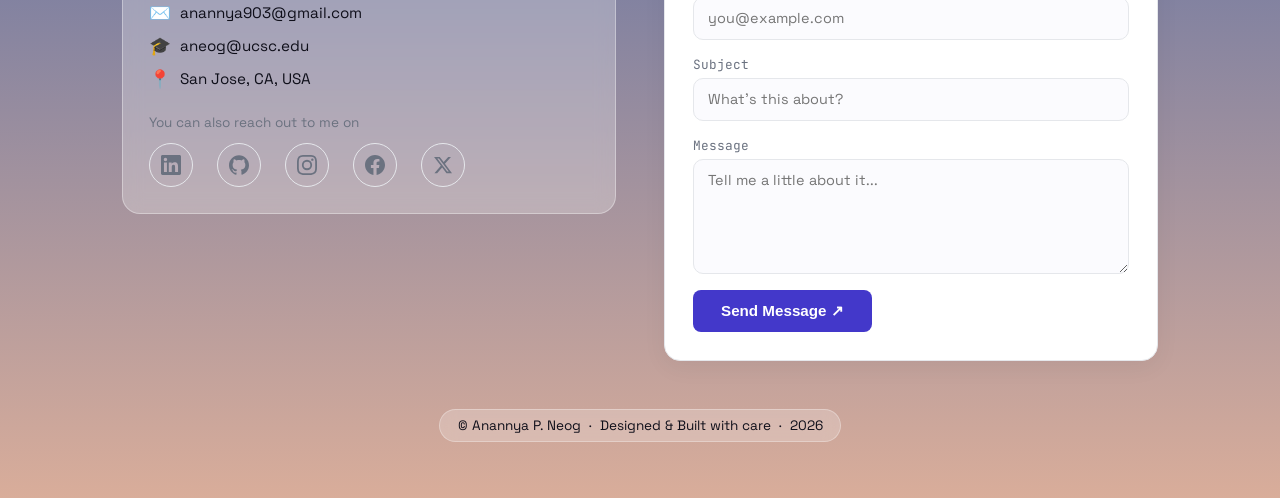
==== commit f8f90ac7: "Add private eye-icon view counter badge (owner-only) Hidden by default; unlocks via a secret ?owner=" ====
--- a/index.html
+++ b/index.html
@@ -1530,5 +1530,65 @@
   })();
 </script>
 <script data-goatcounter="https://anannyapriya.goatcounter.com/count" async src="//gc.zgo.at/count.js"></script>
+<script>
+  /* Private eye-icon view counter — visible only to the owner. Unlocks via
+     a secret ?owner= URL parameter or by typing "eye" anywhere on the page.
+     Nothing here is visible or discoverable by a normal visitor. */
+  (function () {
+    var SECRET = 'apn-eye-7f3q2x';
+    var KEY = '__apnEyeUnlocked';
+    var unlocked = sessionStorage.getItem(KEY) === '1';
+
+    try {
+      var params = new URLSearchParams(location.search);
+      if (params.get('owner') === SECRET) {
+        unlocked = true;
+        sessionStorage.setItem(KEY, '1');
+      }
+    } catch (e) {}
+
+    var typed = '';
+    document.addEventListener('keydown', function (e) {
+      if (!e.key || e.key.length !== 1) return;
+      typed = (typed + e.key).slice(-3).toLowerCase();
+      if (typed === 'eye' && !unlocked) {
+        unlocked = true;
+        sessionStorage.setItem(KEY, '1');
+        showBadge();
+      }
+    });
+
+    function showBadge() {
+      if (document.getElementById('apnEyeBadge')) return;
+      var b = document.createElement('div');
+      b.id = 'apnEyeBadge';
+      b.style.cssText = 'position:fixed;bottom:1.25rem;left:1.25rem;z-index:99999;' +
+        'background:rgba(10,10,25,0.86);color:#fff;font-family:monospace;font-size:0.78rem;' +
+        'padding:0.5rem 0.9rem;border-radius:99px;display:flex;align-items:center;gap:0.45rem;' +
+        'backdrop-filter:blur(8px);-webkit-backdrop-filter:blur(8px);' +
+        'border:1px solid rgba(139,92,246,0.45);box-shadow:0 4px 18px rgba(0,0,0,0.35);' +
+        'pointer-events:none;user-select:none;';
+      b.innerHTML = '<span style="font-size:1rem">\uD83D\uDC41\uFE0F</span><span id="apnEyeCount">\u2026</span>';
+      document.body.appendChild(b);
+      fetch('https://anannyapriya.goatcounter.com/counter/TOTAL.json')
+        .then(function (r) { return r.json(); })
+        .then(function (d) {
+          var n = d.count_unique || d.count || '?';
+          document.getElementById('apnEyeCount').textContent = n + ' views';
+        })
+        .catch(function () {
+          document.getElementById('apnEyeCount').textContent = 'enable counter in GoatCounter';
+        });
+    }
+
+    if (unlocked) {
+      if (document.readyState === 'loading') {
+        document.addEventListener('DOMContentLoaded', showBadge);
+      } else {
+        showBadge();
+      }
+    }
+  })();
+</script>
 </body>
 </html>
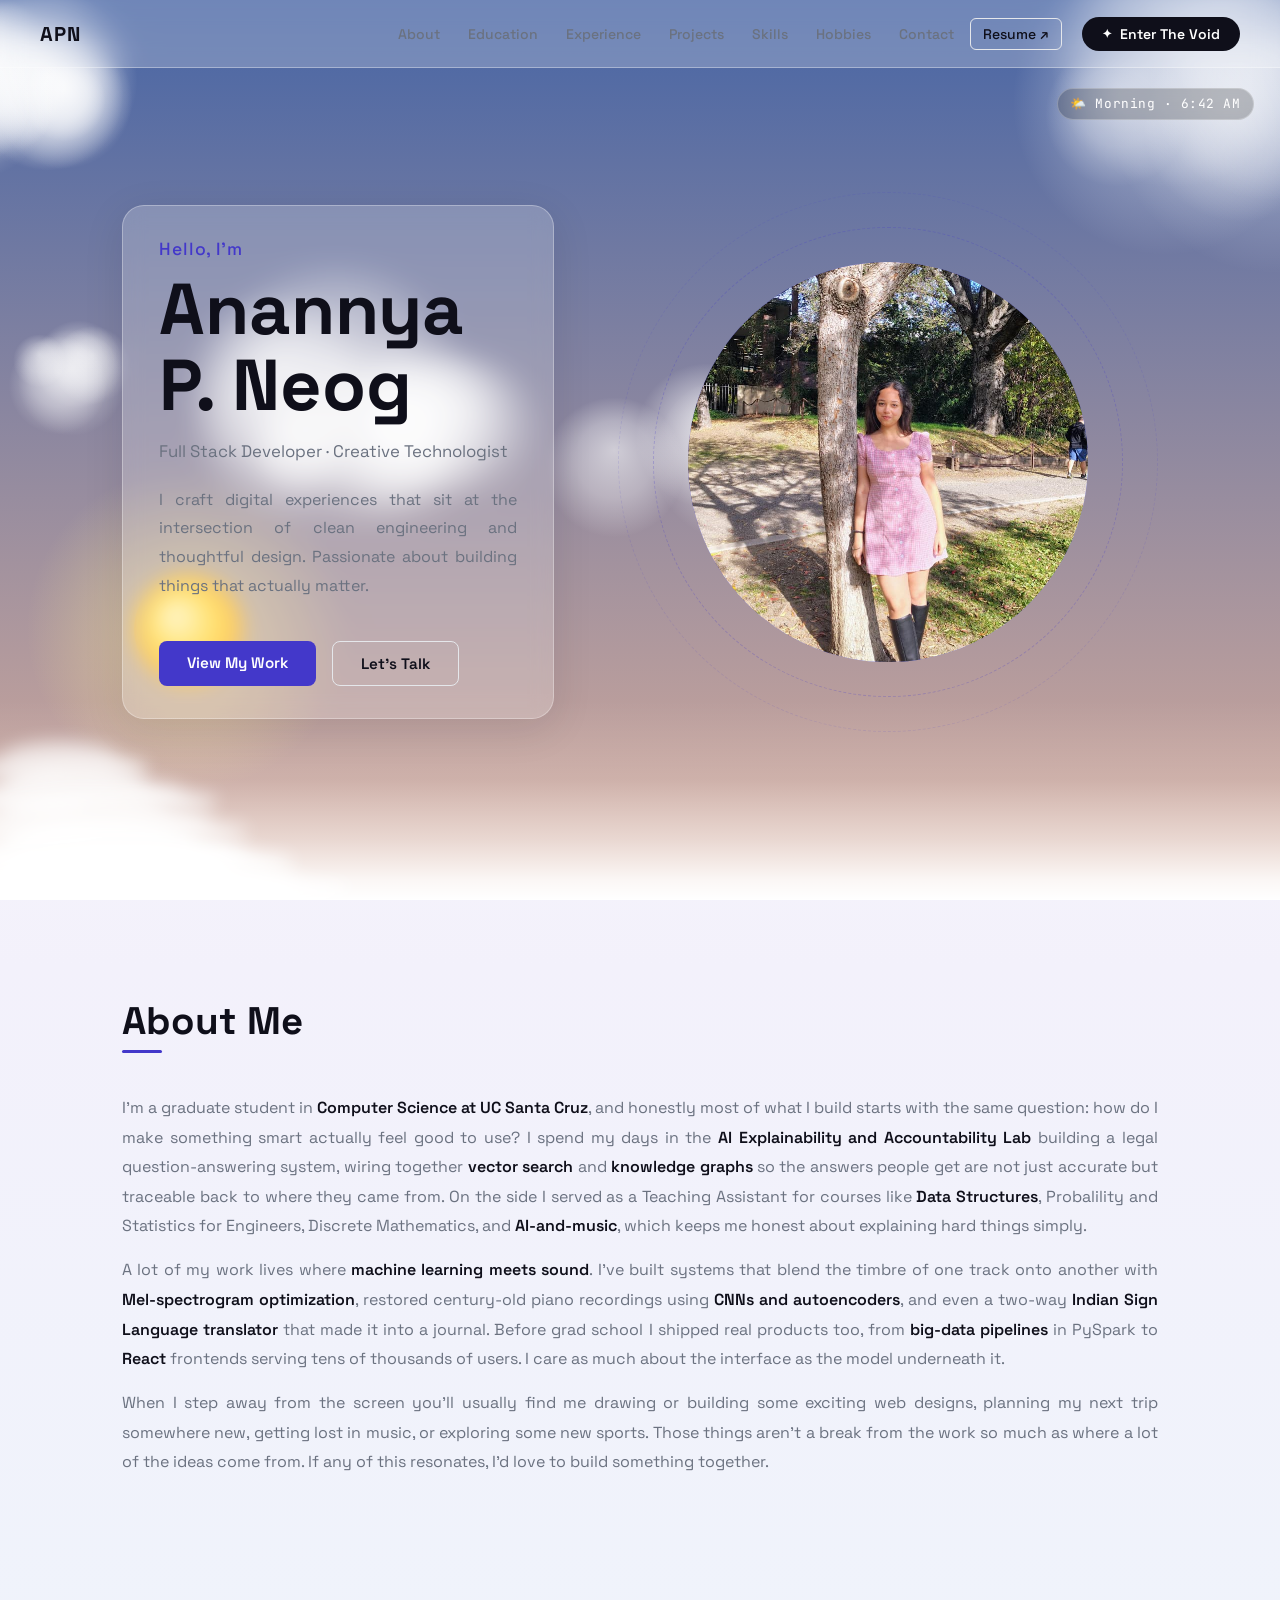
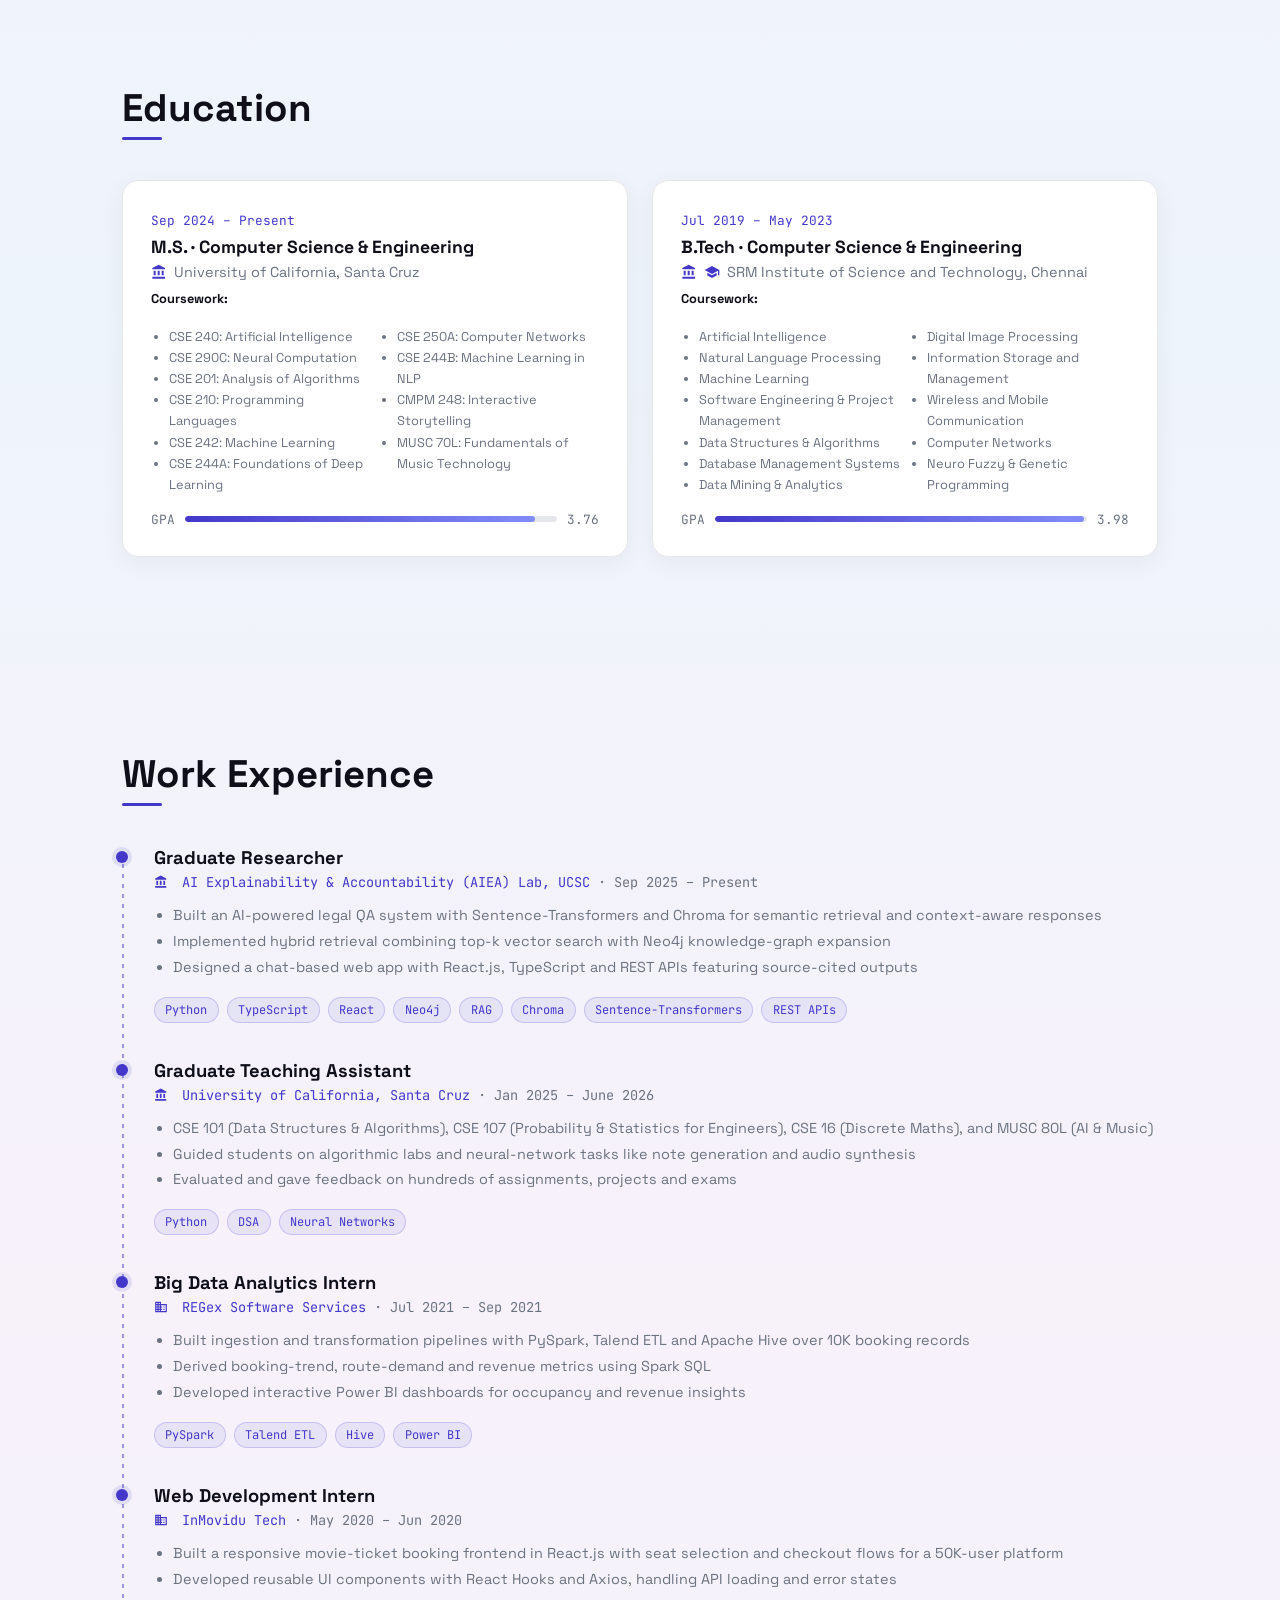
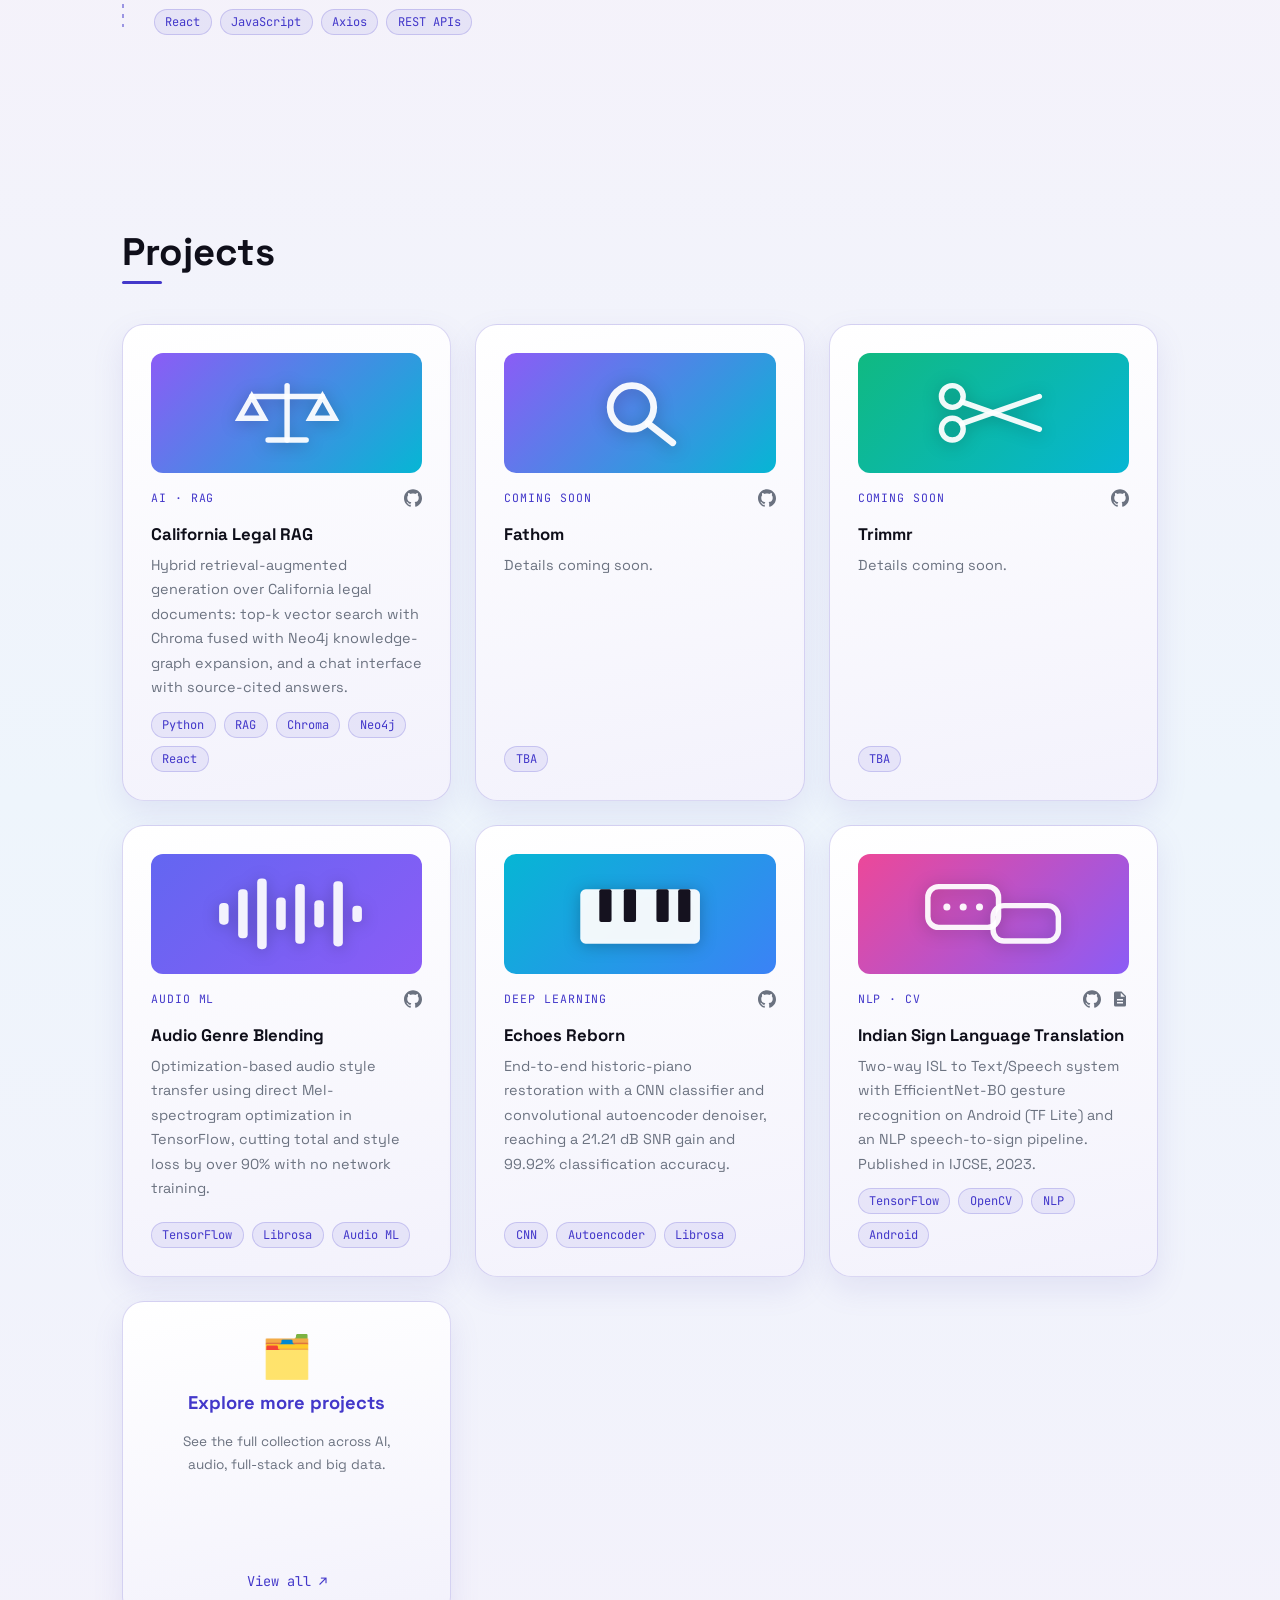
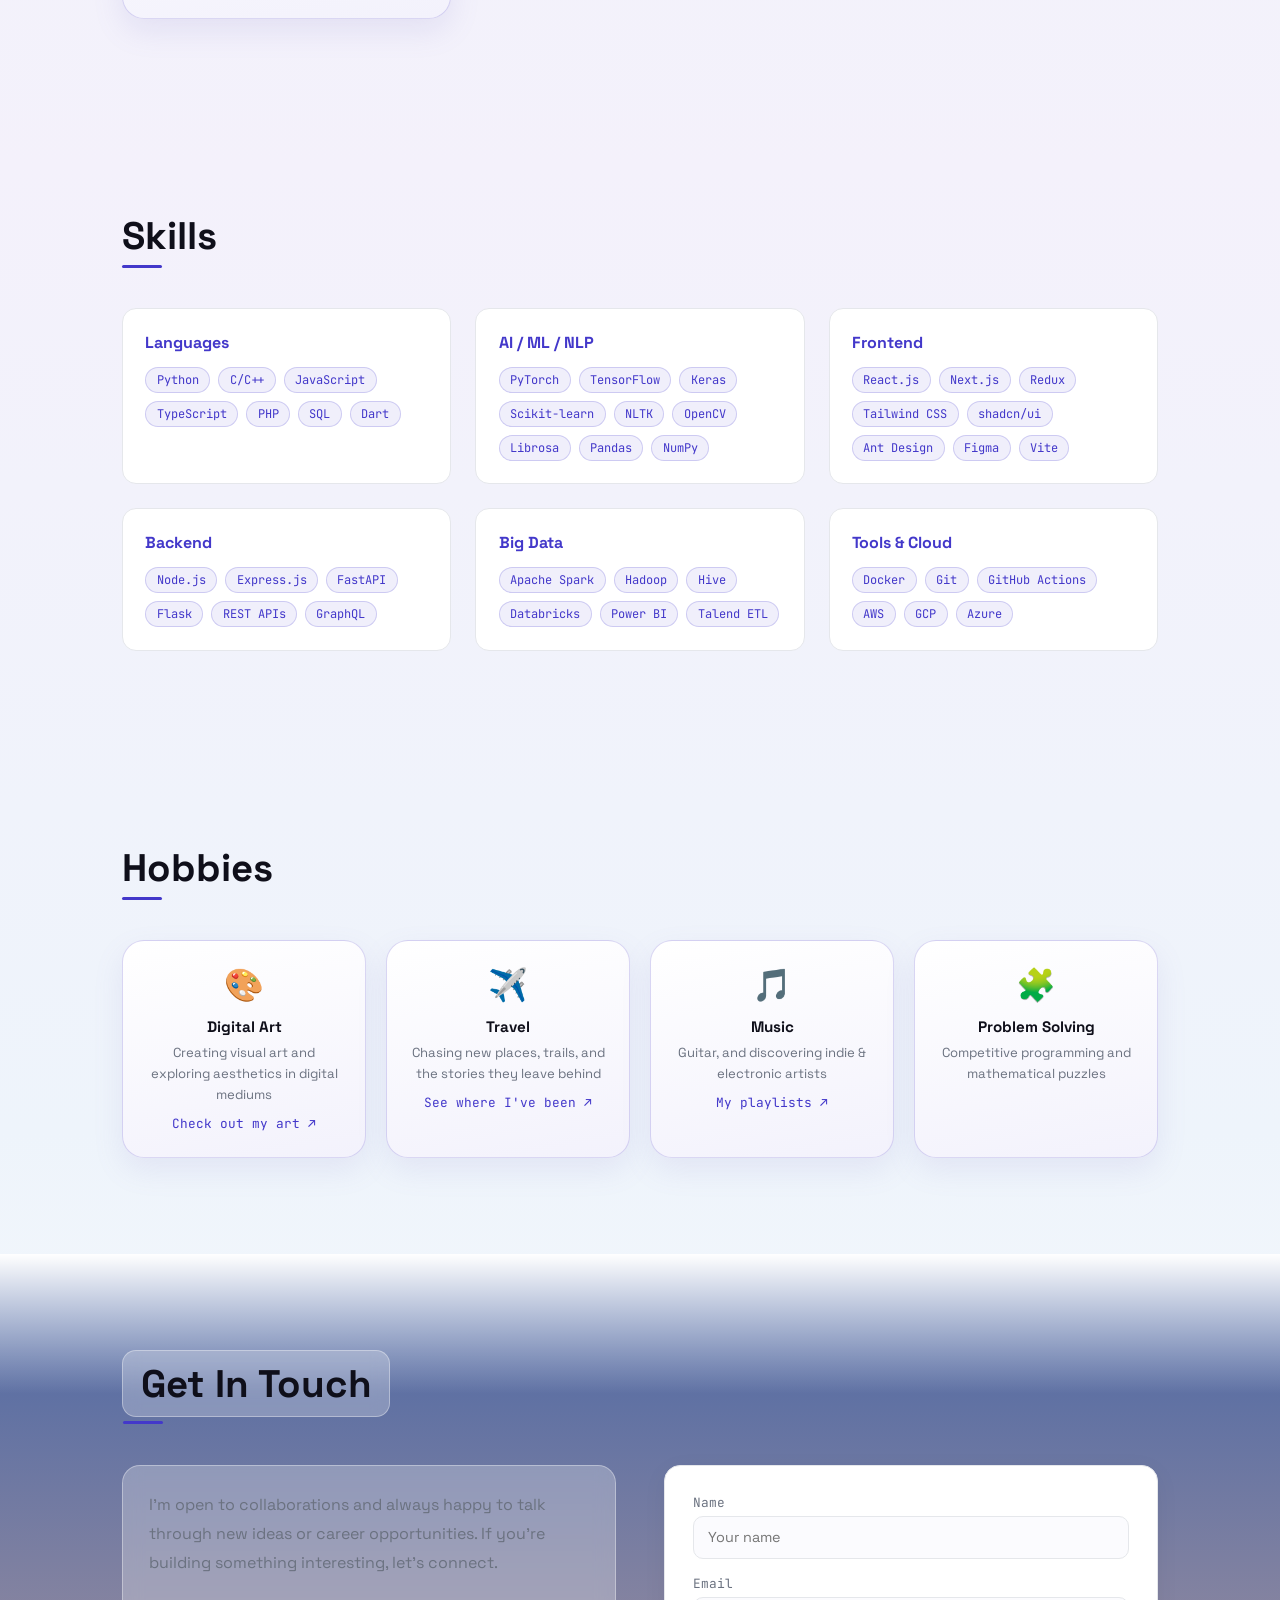
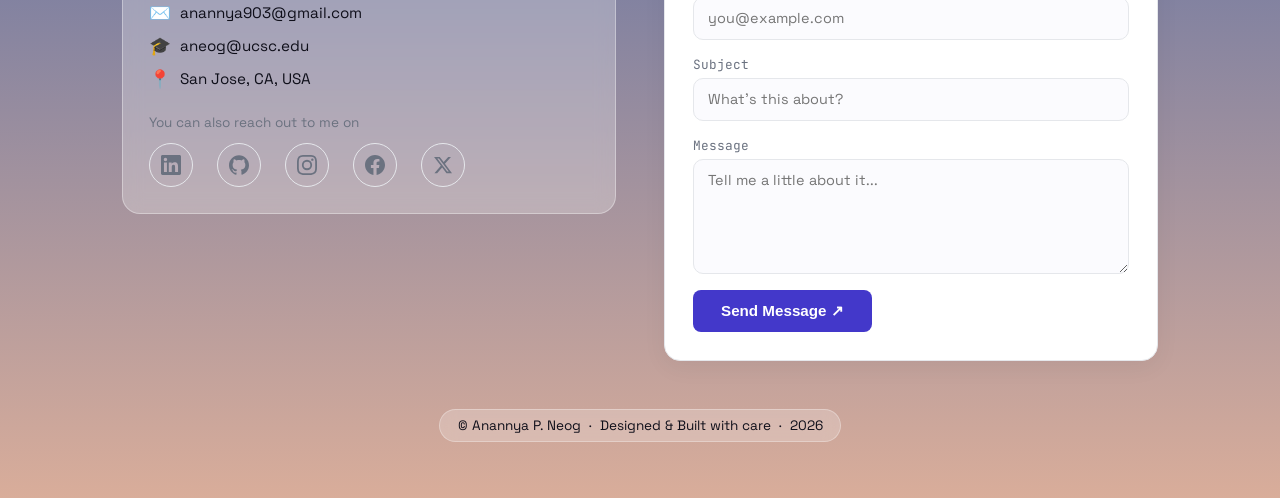
==== commit 8ca053a7: "Make the eye counter badge toggleable Typing "eye" a second time hides the badge and fully reverts t" ====
--- a/index.html
+++ b/index.html
@@ -1551,12 +1551,23 @@
     document.addEventListener('keydown', function (e) {
       if (!e.key || e.key.length !== 1) return;
       typed = (typed + e.key).slice(-3).toLowerCase();
-      if (typed === 'eye' && !unlocked) {
-        unlocked = true;
-        sessionStorage.setItem(KEY, '1');
-        showBadge();
+      if (typed === 'eye') {
+        if (document.getElementById('apnEyeBadge')) {
+          hideBadge();
+        } else {
+          unlocked = true;
+          sessionStorage.setItem(KEY, '1');
+          showBadge();
+        }
       }
     });
+
+    function hideBadge() {
+      var el = document.getElementById('apnEyeBadge');
+      if (el) el.remove();
+      unlocked = false;
+      sessionStorage.removeItem(KEY);
+    }
 
     function showBadge() {
       if (document.getElementById('apnEyeBadge')) return;
